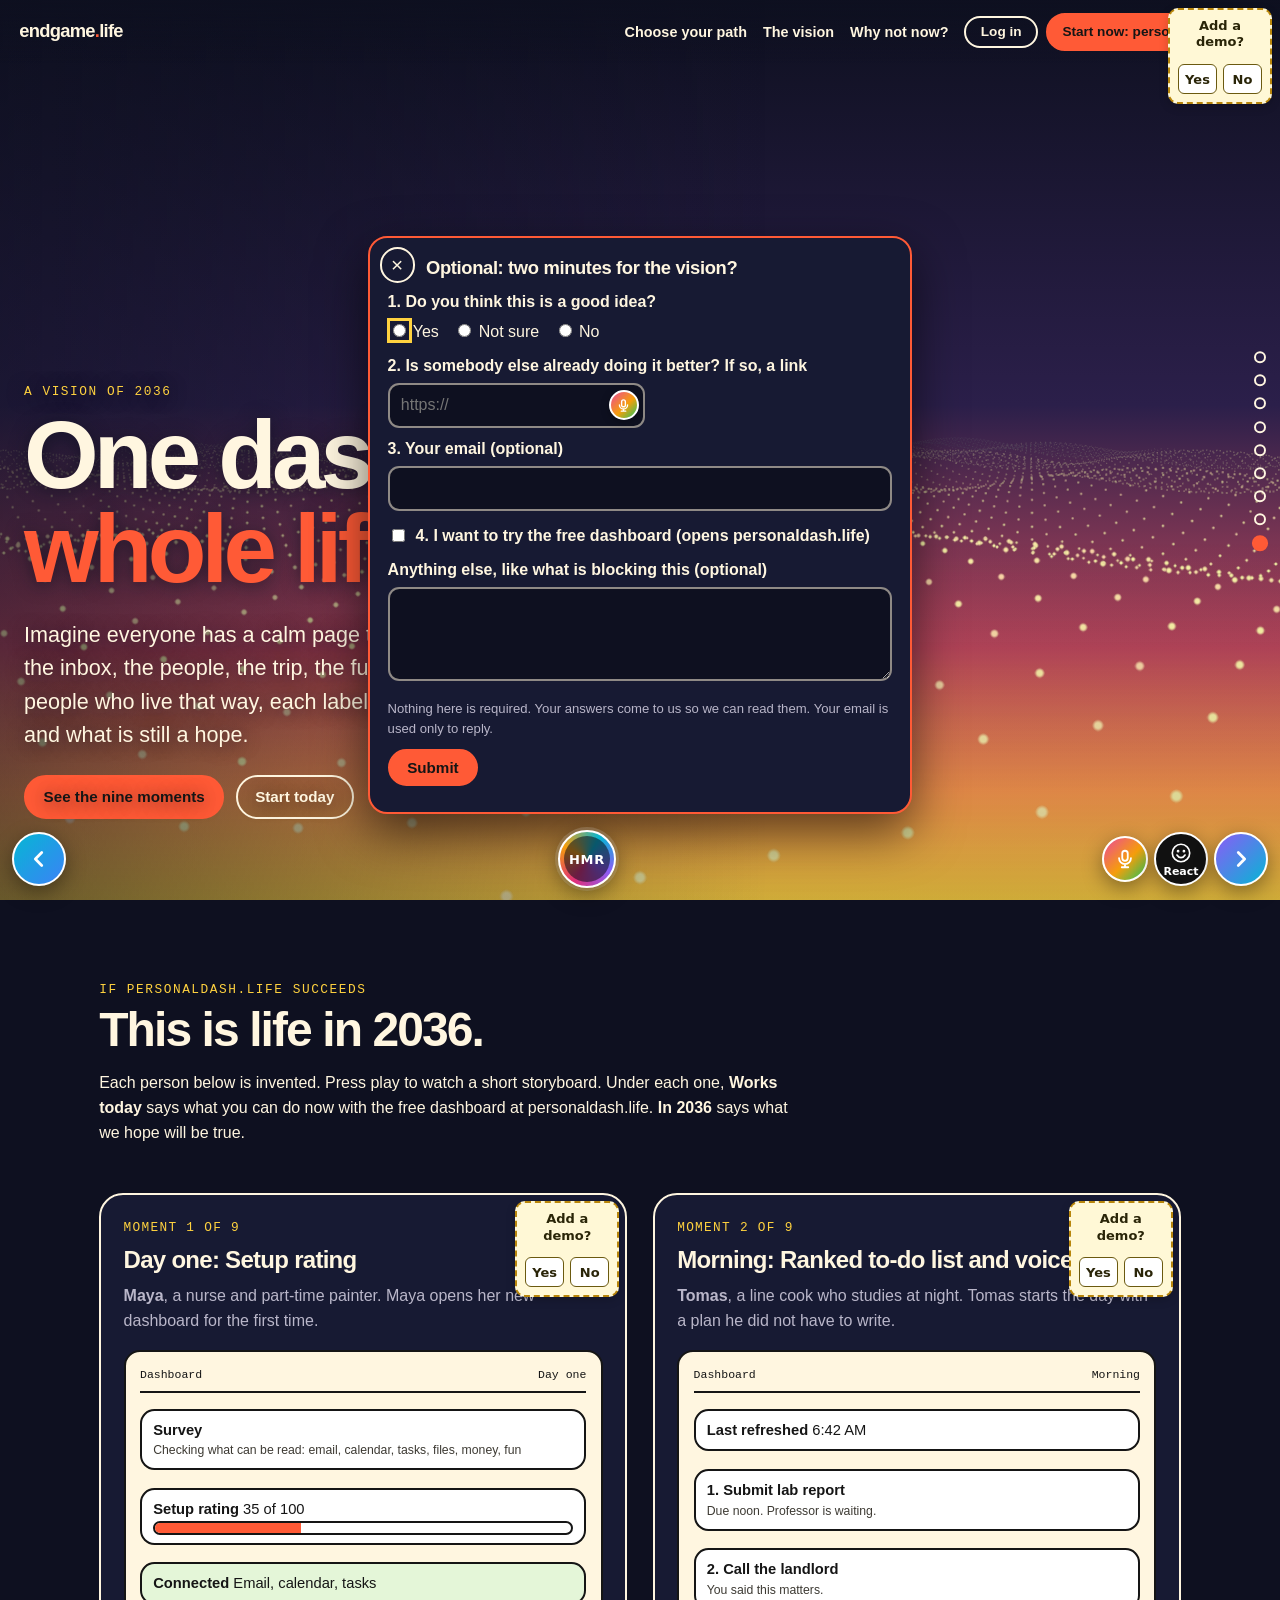
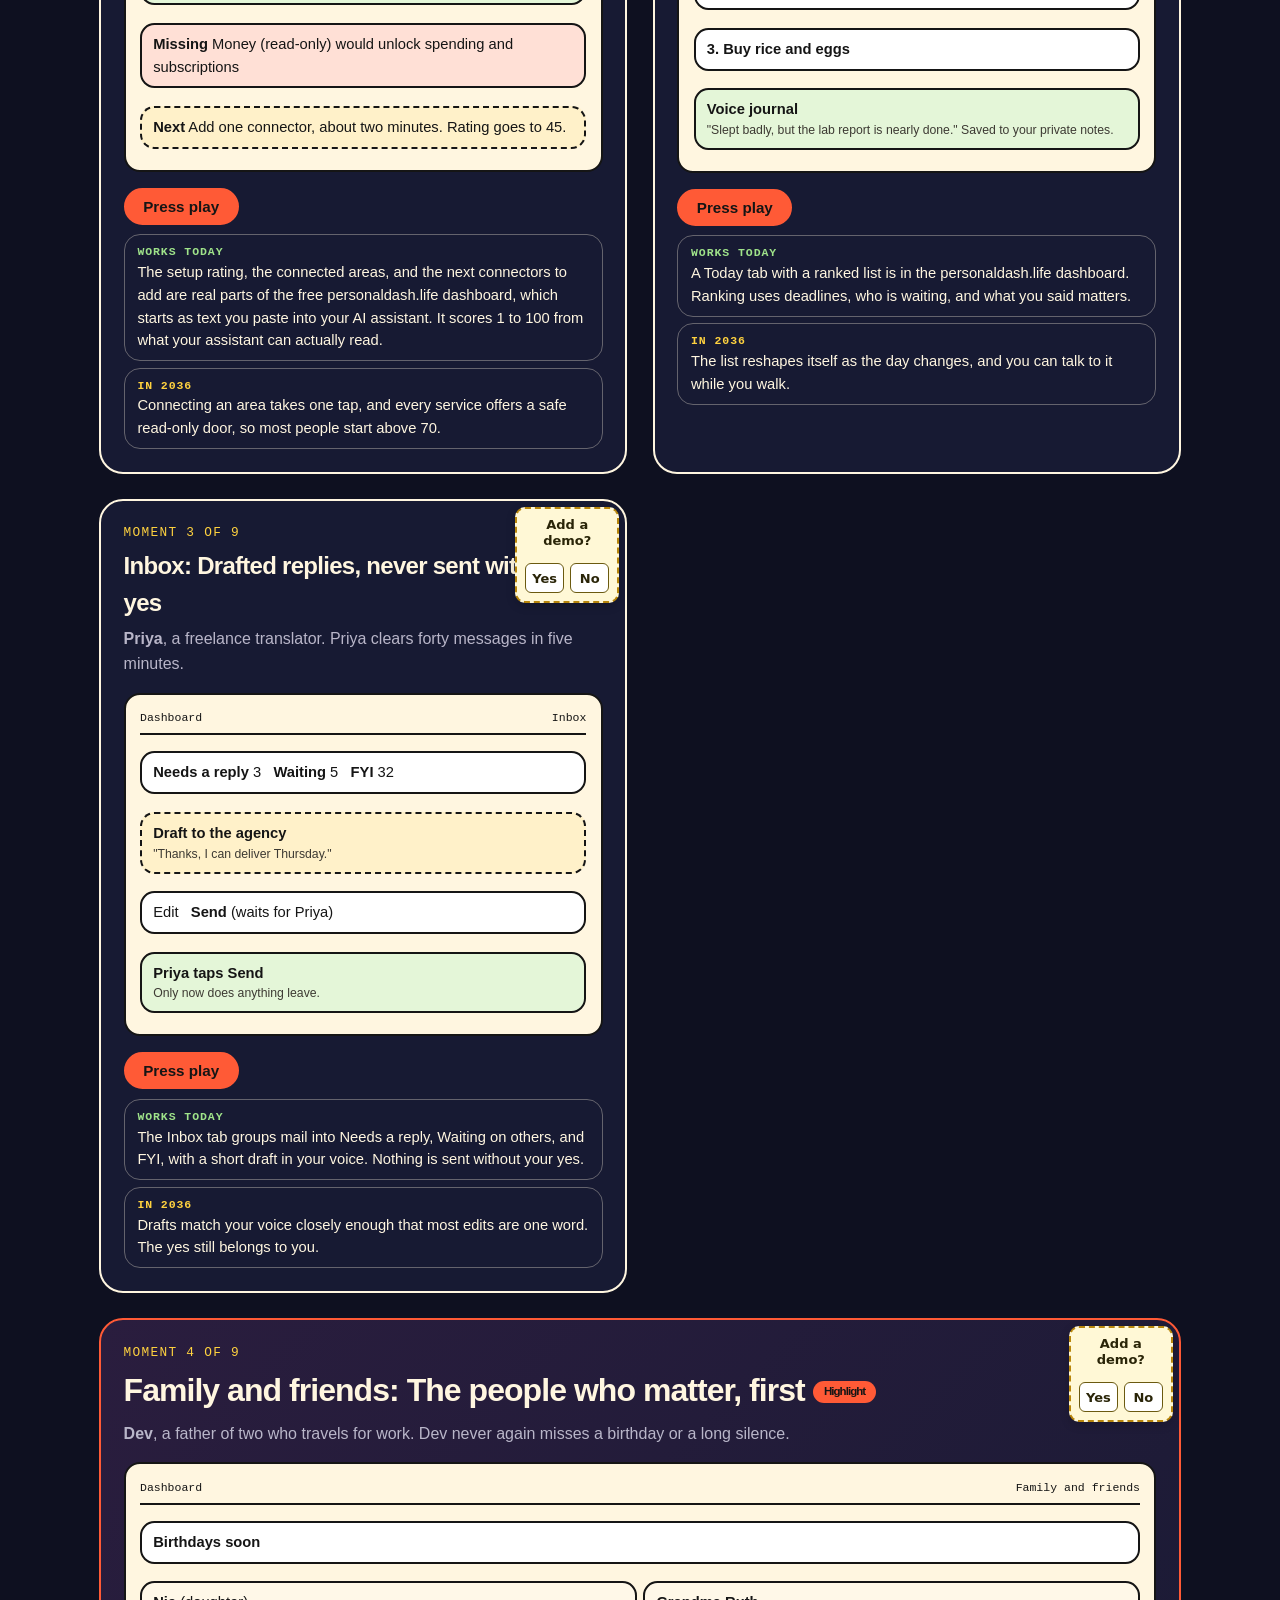
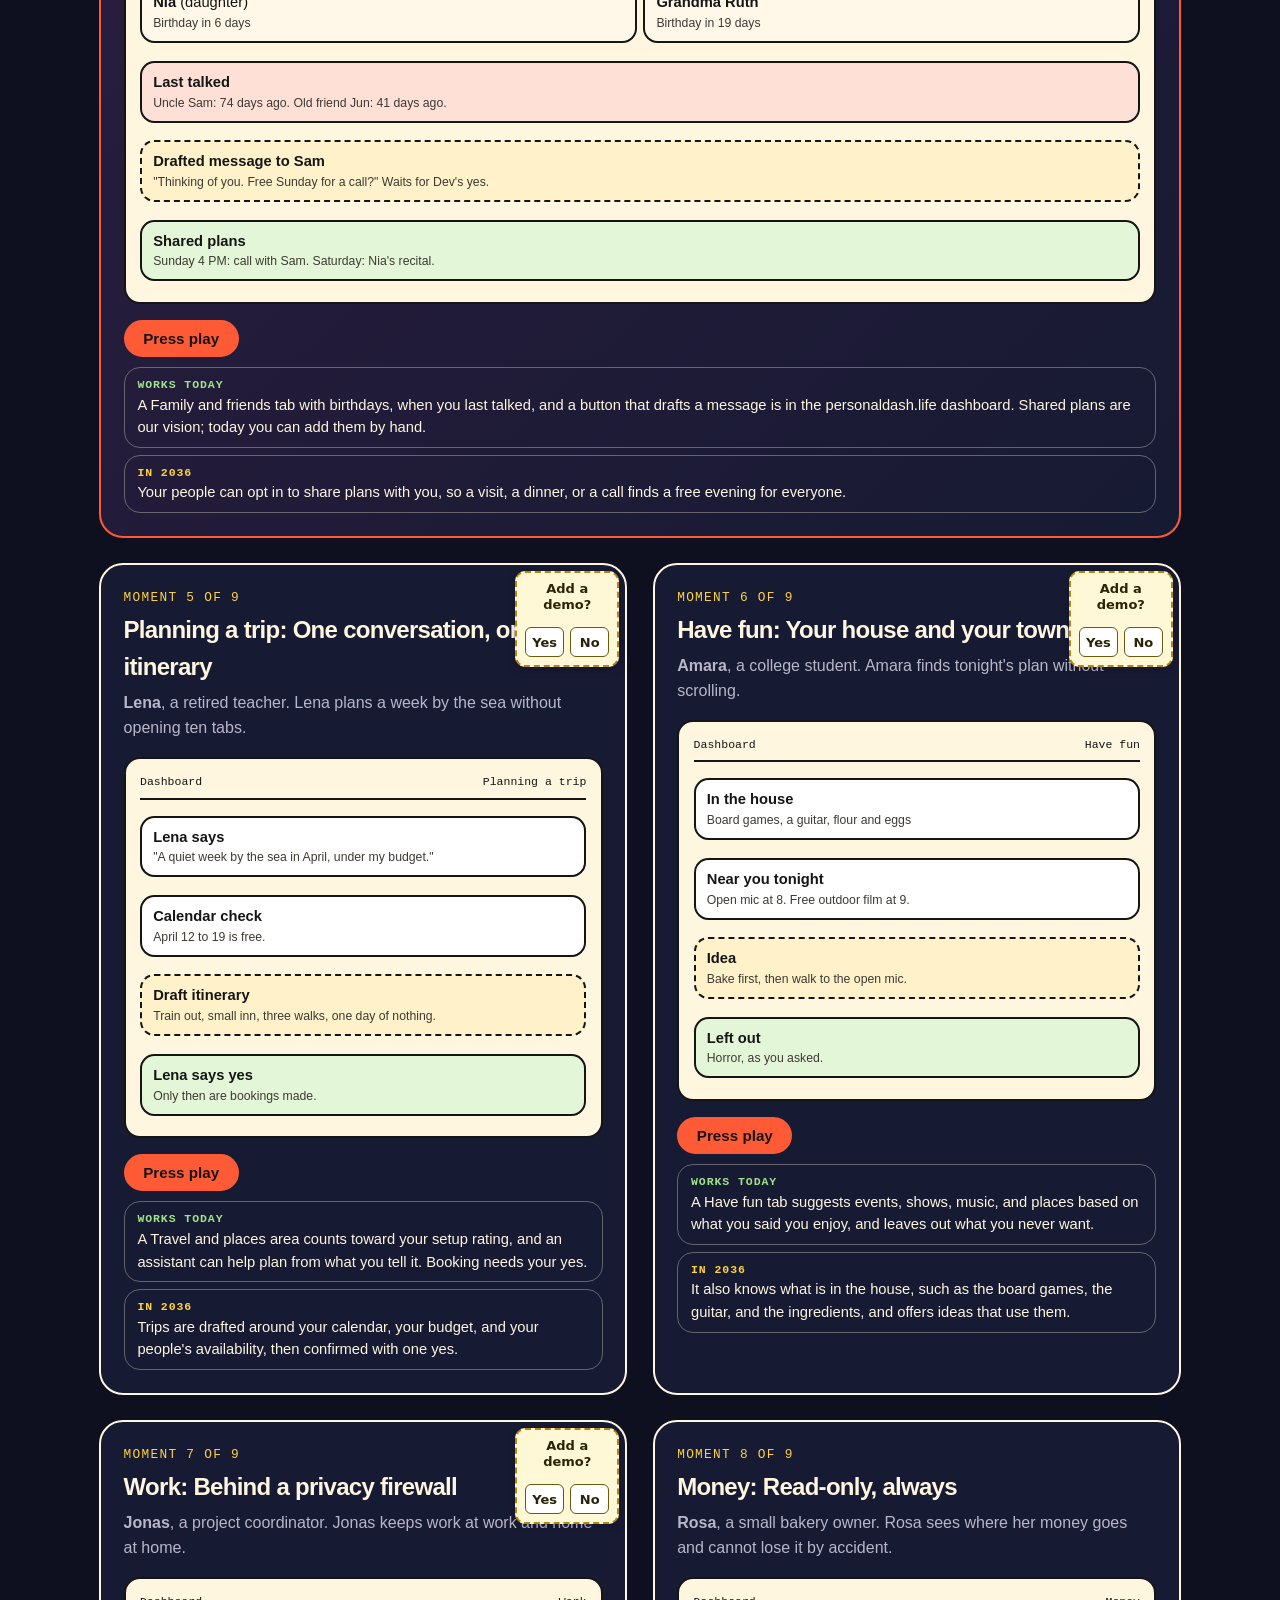
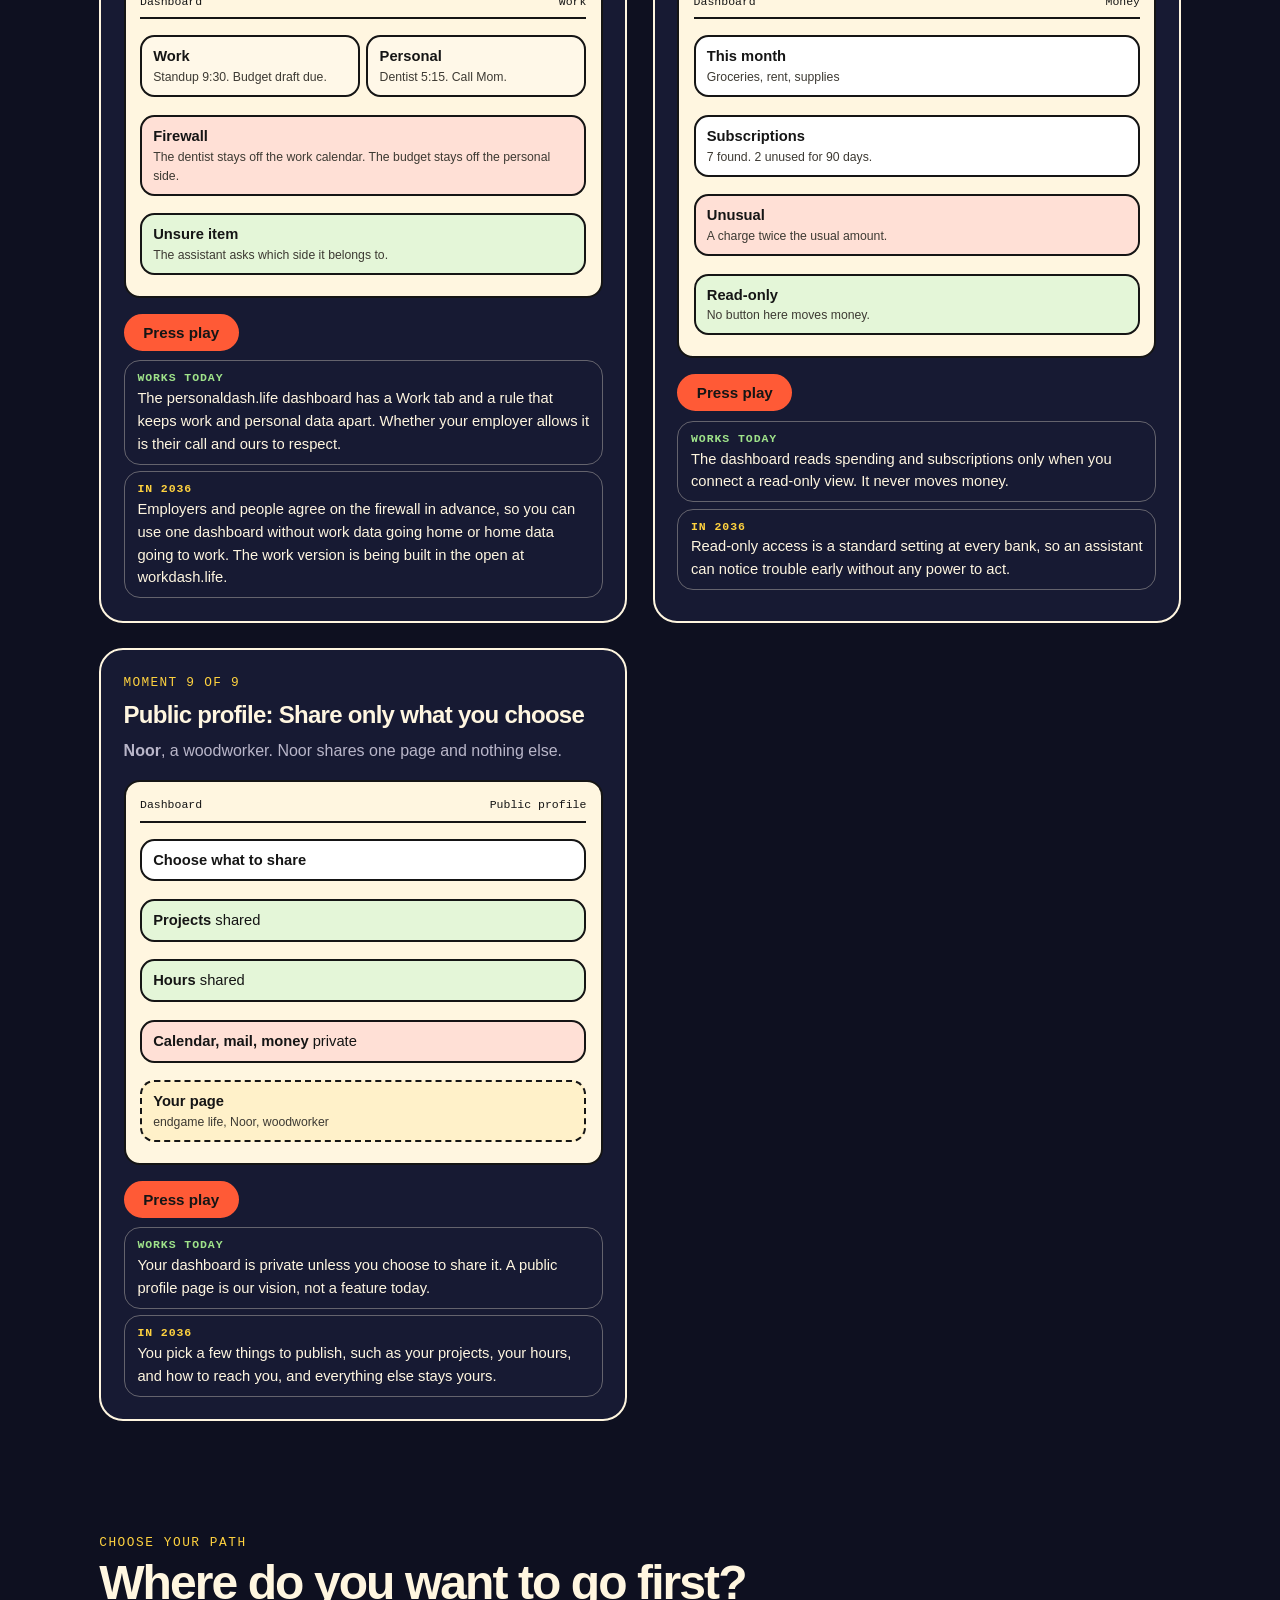
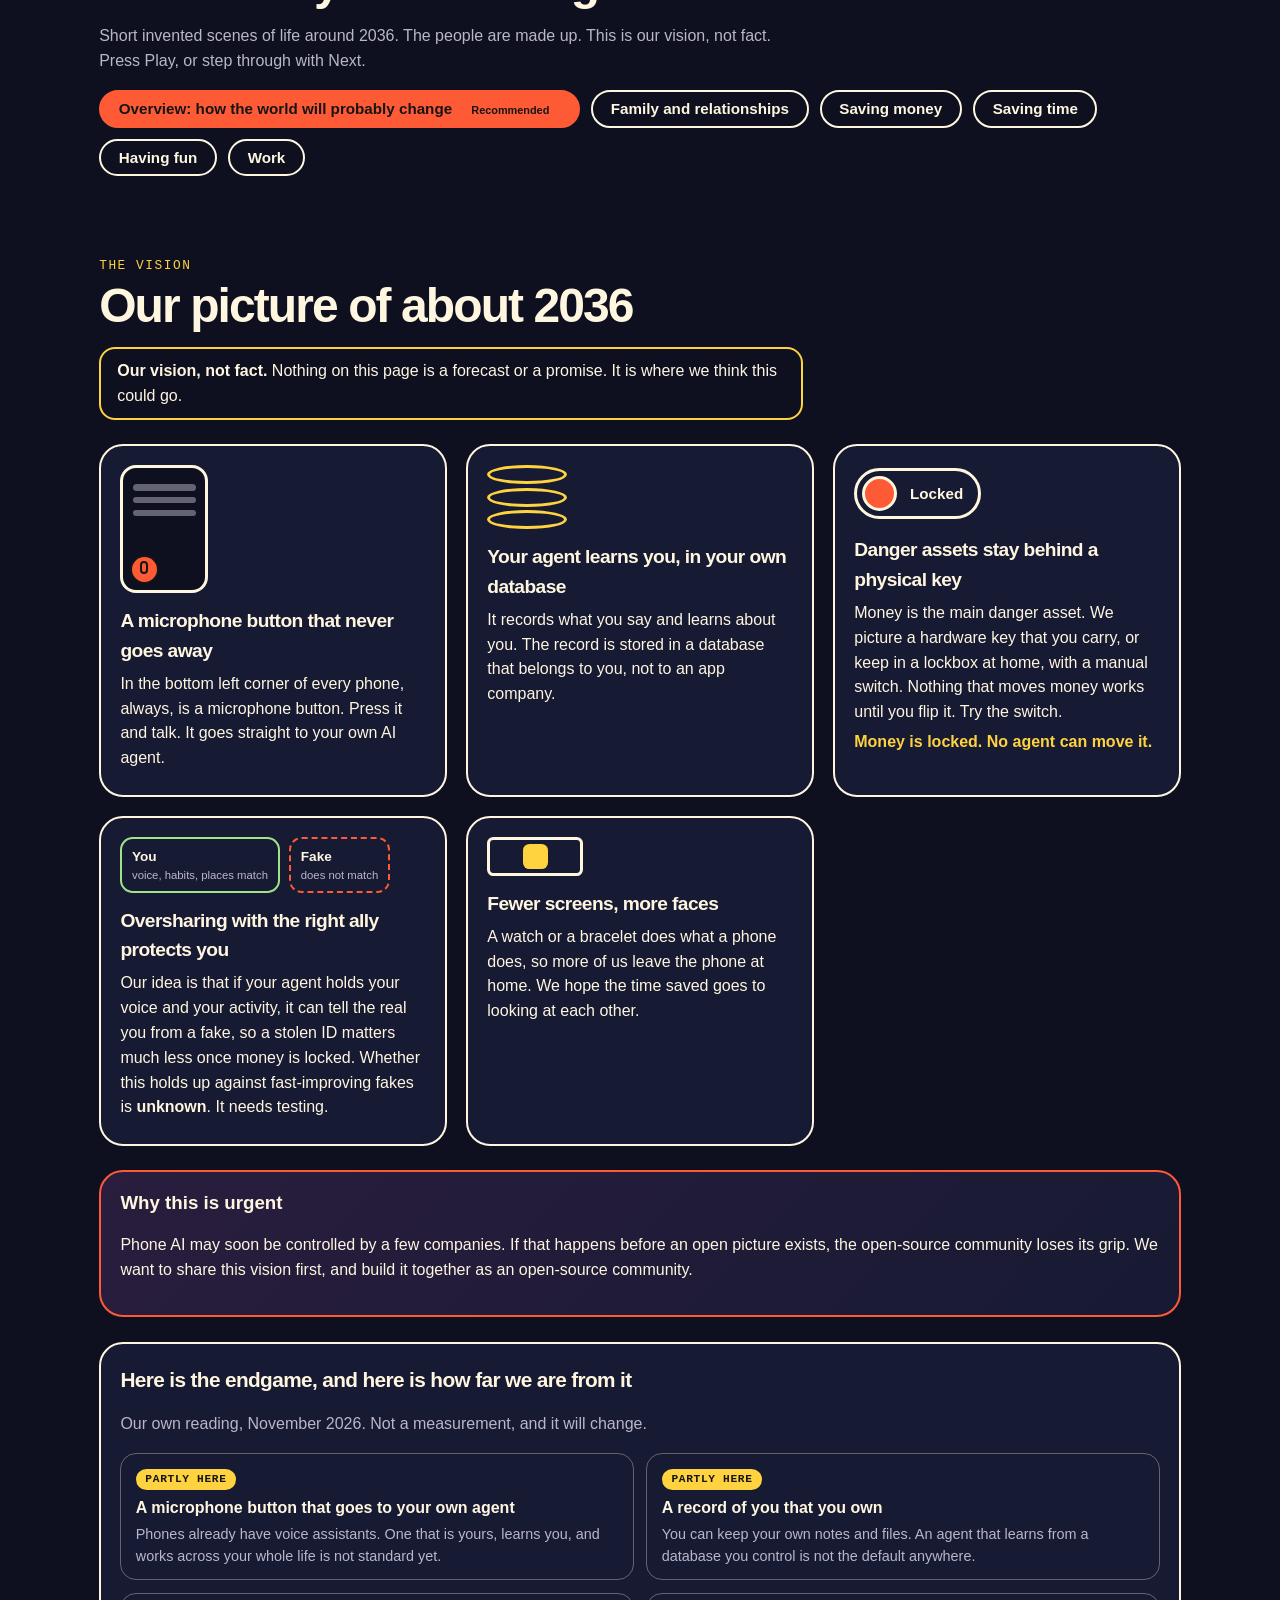
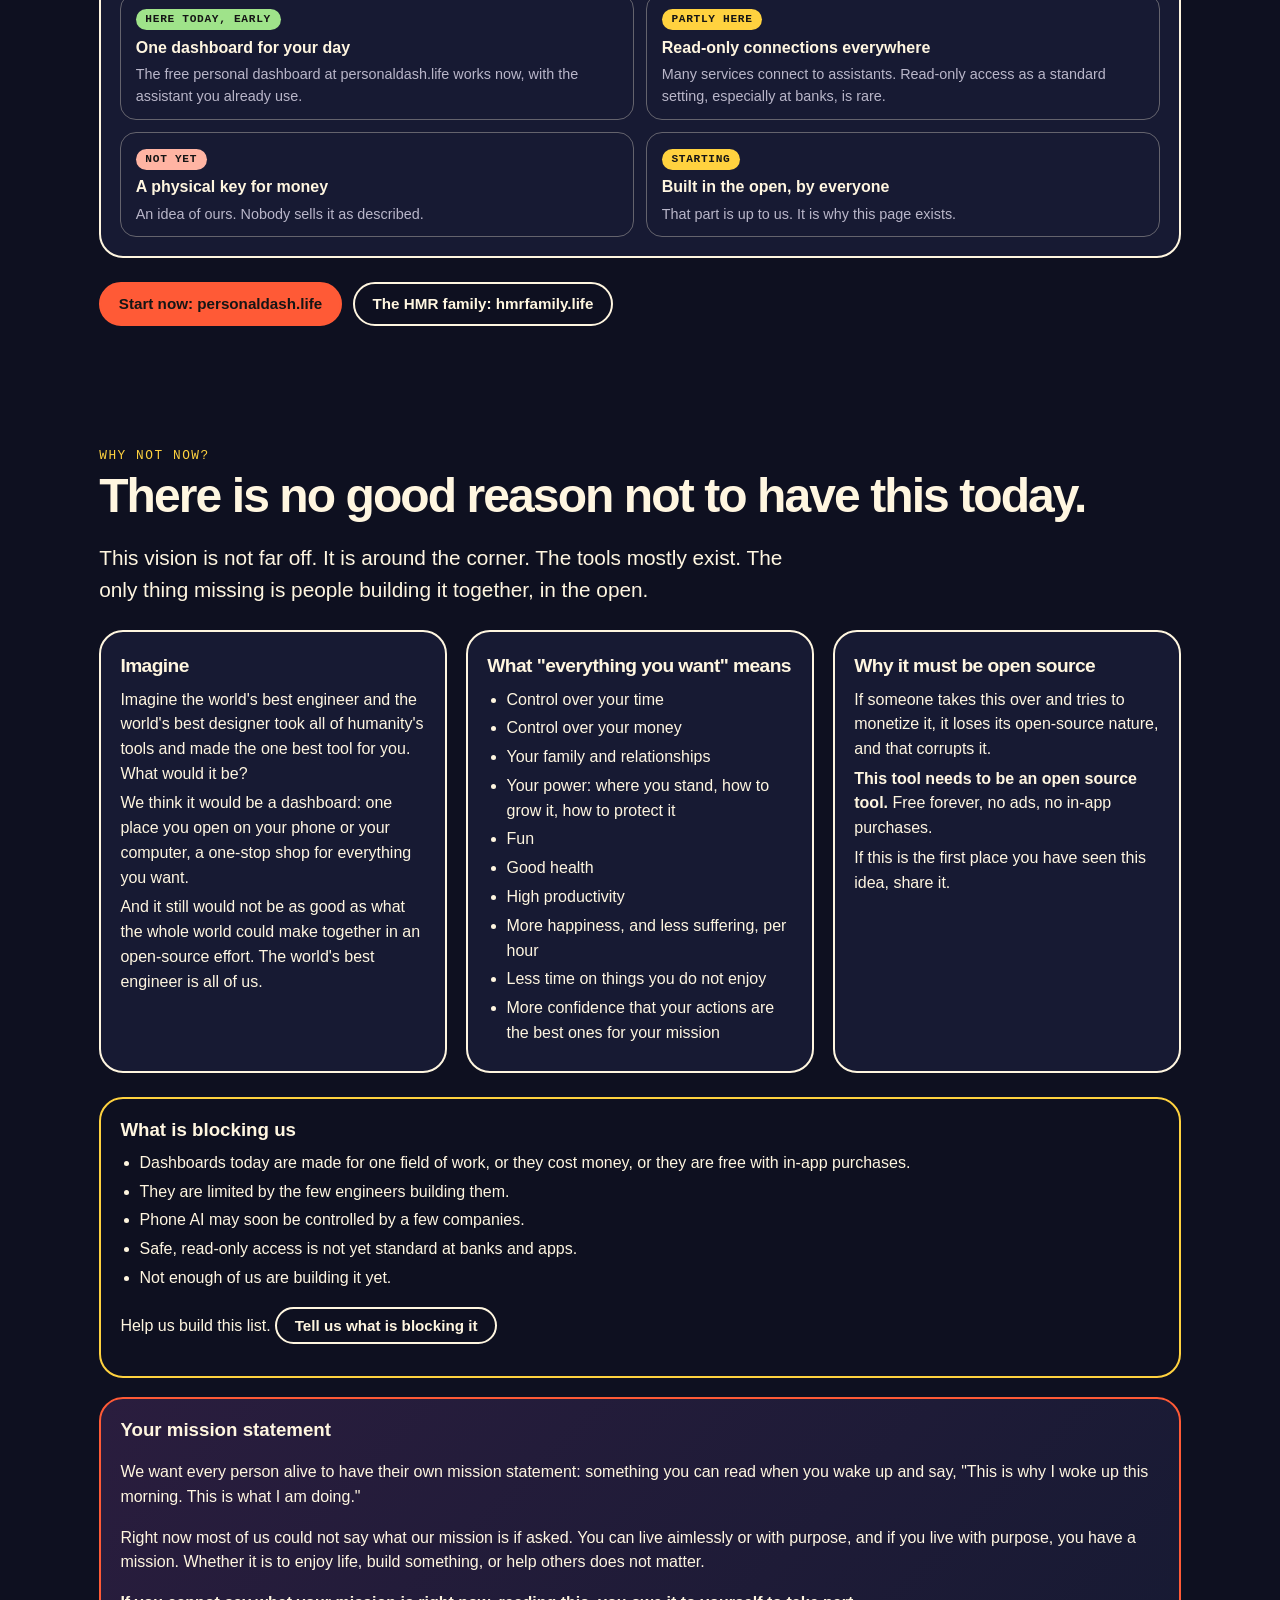
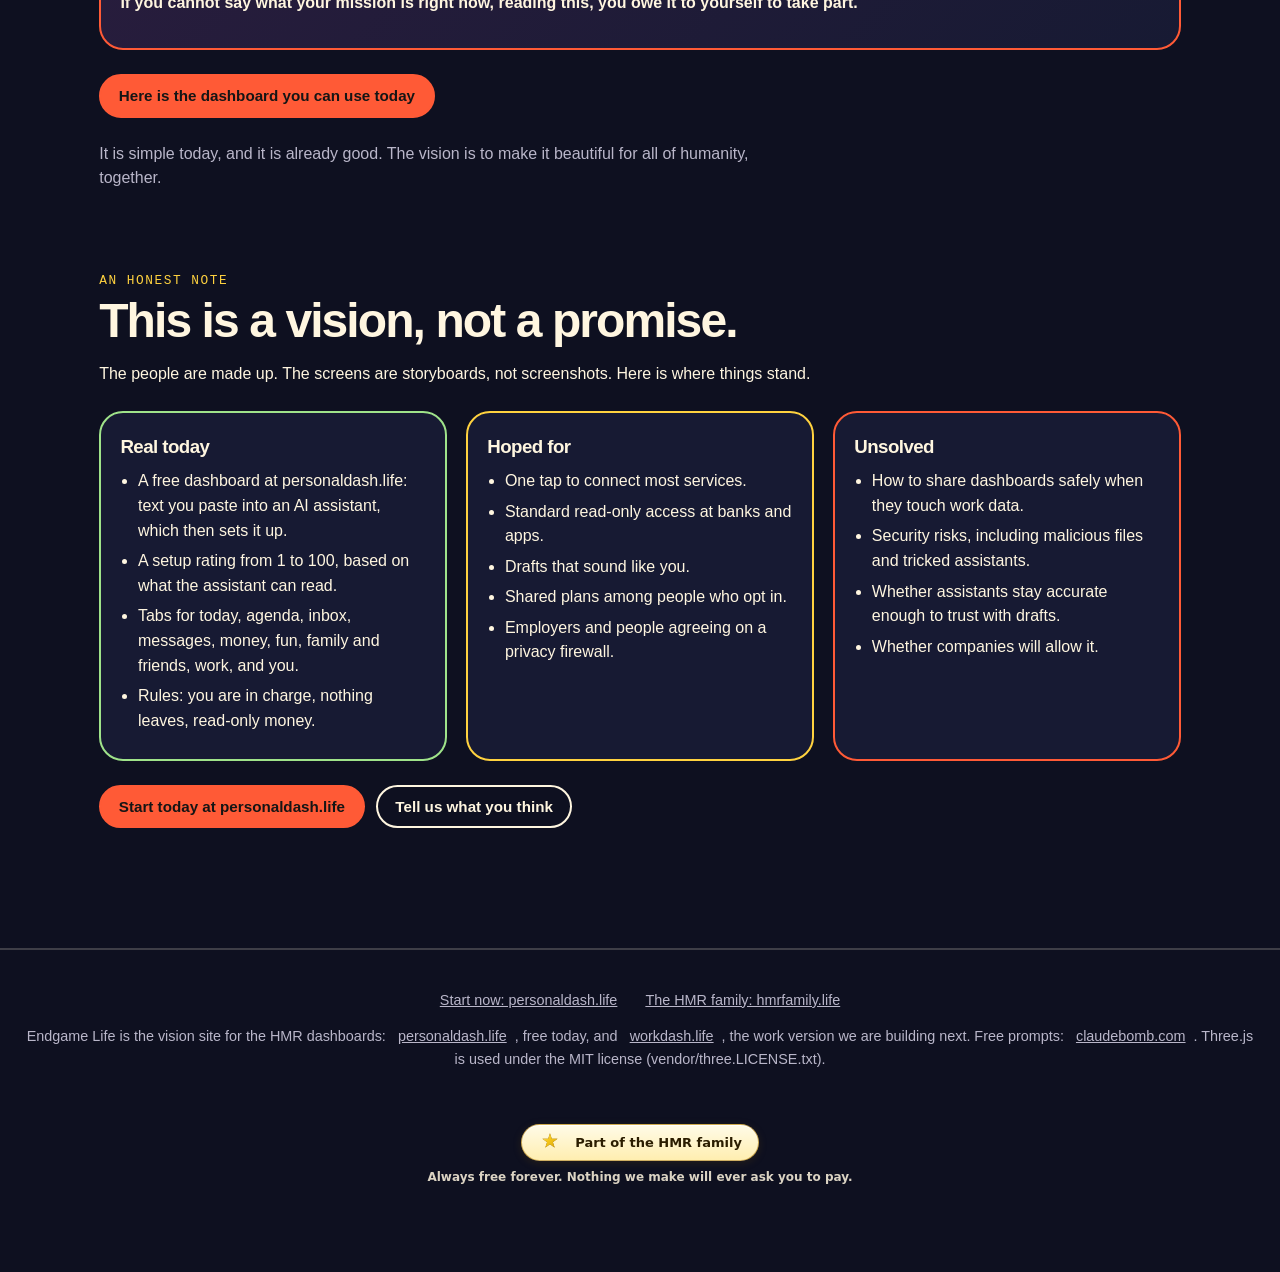
==== index.html @ 4f0e6403 "HMR dock v6.7.1: drag any bar button (saved per visitor), Funsies only in the dashboard, mic at top " ====
<!doctype html><html lang="en"><head><meta charset="utf-8"><meta name="viewport" content="width=device-width,initial-scale=1">
<title>Endgame Life: a day in 2036</title>
<meta name="description" content="If the free personal AI dashboard at personaldash.life succeeds, this is what life looks like in 2036. A vision, with each claim labeled.">
<link rel="stylesheet" href="style.css"><style>header .hacts{display:flex;gap:.5rem;align-items:center;flex:none;margin-left:auto}@media(min-width:821px){header .hacts{margin-left:0}}header .hacts .pill{white-space:nowrap}@media(max-width:560px){header .hacts .pill{padding:.45rem .75rem;font-size:.85rem}header .hacts .hx{display:none}}</style></head><body>
<a class="skip" href="#moments">Skip to the moments</a>
<header><a class="logo" href="#top">endgame<b>.</b>life</a><nav class="hnav" aria-label="Sections"><a href="#path">Choose your path</a><a href="#vision">The vision</a><a href="#pitch">Why not now?</a></nav><span class="hacts"><button type="button" class="pill" data-hmr-login aria-label="Log in (coming soon)">Log in</button><a class="pill solid" href="https://personaldash.life" aria-label="Start now: personaldash.life">Start now<span class="hx">: personaldash.life</span></a></span></header>
<nav class="rail" aria-label="Moments"><a href="#m1" aria-label="Moment 1: Day one"><span>1. Day one</span></a><a href="#m2" aria-label="Moment 2: Morning"><span>2. Morning</span></a><a href="#m3" aria-label="Moment 3: Inbox"><span>3. Inbox</span></a><a href="#m4" aria-label="Moment 4: Family and friends"><span>4. Family and friends</span></a><a href="#m5" aria-label="Moment 5: Planning a trip"><span>5. Planning a trip</span></a><a href="#m6" aria-label="Moment 6: Have fun"><span>6. Have fun</span></a><a href="#m7" aria-label="Moment 7: Work"><span>7. Work</span></a><a href="#m8" aria-label="Moment 8: Money"><span>8. Money</span></a><a href="#m9" aria-label="Moment 9: Public profile"><span>9. Public profile</span></a></nav>
<section class="hero" id="top"><canvas id="gl" aria-hidden="true"></canvas>
<div class="hero-in"><div class="eyebrow">A vision of 2036</div><h1>One dashboard. <em>Your whole life</em> in view.</h1>
<p class="lede">Imagine everyone has a calm page that runs the day: the plan, the inbox, the people, the trip, the fun. Nine moments from people who live that way, each labeled for what works today and what is still a hope.</p>
<div class="cue"><a class="pill solid" href="#moments">See the nine moments</a><a class="pill" href="https://personaldash.life">Start today</a></div></div></section>
<main id="moments"><section class="intro"><div class="eyebrow">If personaldash.life succeeds</div><h2>This is life in 2036.</h2>
<p>Each person below is invented. Press play to watch a short storyboard. Under each one, <b>Works today</b> says what you can do now with the free dashboard at personaldash.life. <b>In 2036</b> says what we hope will be true.</p></section>
<div class="grid"><article class="moment" id="m1" data-steps="5">
<div class="num">MOMENT 1 OF 9</div><h3>Day one: Setup rating</h3>
<p class="who"><b>Maya</b>, a nurse and part-time painter. Maya opens her new dashboard for the first time.</p>
<div class="screen" aria-live="polite"><div class="bar"><span>Dashboard</span><span>Day one</span></div><div class="fw"><div class='step '><b>Survey</b><small>Checking what can be read: email, calendar, tasks, files, money, fun</small></div><div class='step '><b>Setup rating</b> 35 of 100<div class='meter'><i style='--w:35%'></i></div></div><div class='step ok'><b>Connected</b> Email, calendar, tasks</div><div class='step warn'><b>Missing</b> Money (read-only) would unlock spending and subscriptions</div><div class='step draft'><b>Next</b> Add one connector, about two minutes. Rating goes to 45.</div></div></div>
<div class="ctl"><button class="pill solid" type="button" data-hmr-card="moment-day-one" aria-label="Press play: Day one">Press play</button></div>
<div class="labels"><p class="today"><b>Works today</b>The setup rating, the connected areas, and the next connectors to add are real parts of the free personaldash.life dashboard, which starts as text you paste into your AI assistant. It scores 1 to 100 from what your assistant can actually read.</p><p class="y36"><b>In 2036</b>Connecting an area takes one tap, and every service offers a safe read-only door, so most people start above 70.</p></div></article><article class="moment" id="m2" data-steps="5">
<div class="num">MOMENT 2 OF 9</div><h3>Morning: Ranked to-do list and voice journal</h3>
<p class="who"><b>Tomas</b>, a line cook who studies at night. Tomas starts the day with a plan he did not have to write.</p>
<div class="screen" aria-live="polite"><div class="bar"><span>Dashboard</span><span>Morning</span></div><div class="fw"><div class='step '><b>Last refreshed</b> 6:42 AM</div><div class='step '><b>1. Submit lab report</b><small>Due noon. Professor is waiting.</small></div><div class='step '><b>2. Call the landlord</b><small>You said this matters.</small></div><div class='step '><b>3. Buy rice and eggs</b></div><div class='step ok'><b>Voice journal</b><small>"Slept badly, but the lab report is nearly done." Saved to your private notes.</small></div></div></div>
<div class="ctl"><button class="pill solid" type="button" data-hmr-card="moment-morning" aria-label="Press play: Morning">Press play</button></div>
<div class="labels"><p class="today"><b>Works today</b>A Today tab with a ranked list is in the personaldash.life dashboard. Ranking uses deadlines, who is waiting, and what you said matters.</p><p class="y36"><b>In 2036</b>The list reshapes itself as the day changes, and you can talk to it while you walk.</p></div></article><article class="moment" id="m3" data-steps="4">
<div class="num">MOMENT 3 OF 9</div><h3>Inbox: Drafted replies, never sent without a yes</h3>
<p class="who"><b>Priya</b>, a freelance translator. Priya clears forty messages in five minutes.</p>
<div class="screen" aria-live="polite"><div class="bar"><span>Dashboard</span><span>Inbox</span></div><div class="fw"><div class='step '><b>Needs a reply</b> 3 &nbsp; <b>Waiting</b> 5 &nbsp; <b>FYI</b> 32</div><div class='step draft'><b>Draft to the agency</b><small>"Thanks, I can deliver Thursday."</small></div><div class='step '><span>Edit</span> &nbsp; <b>Send</b> (waits for Priya)</div><div class='step ok'><b>Priya taps Send</b><small>Only now does anything leave.</small></div></div></div>
<div class="ctl"><button class="pill solid" type="button" data-hmr-card="moment-inbox" aria-label="Press play: Inbox">Press play</button></div>
<div class="labels"><p class="today"><b>Works today</b>The Inbox tab groups mail into Needs a reply, Waiting on others, and FYI, with a short draft in your voice. Nothing is sent without your yes.</p><p class="y36"><b>In 2036</b>Drafts match your voice closely enough that most edits are one word. The yes still belongs to you.</p></div></article><article class="moment hl" id="m4" data-steps="5">
<div class="num">MOMENT 4 OF 9</div><h3>Family and friends: The people who matter, first<span class='badge'>Highlight</span></h3>
<p class="who"><b>Dev</b>, a father of two who travels for work. Dev never again misses a birthday or a long silence.</p>
<div class="screen" aria-live="polite"><div class="bar"><span>Dashboard</span><span>Family and friends</span></div><div class="fw"><div class='step '><b>Birthdays soon</b></div><div class='step '><div class='cols'><div class='step show'><b>Nia</b> (daughter)<small>Birthday in 6 days</small></div><div class='step show'><b>Grandma Ruth</b><small>Birthday in 19 days</small></div></div></div><div class='step warn'><b>Last talked</b><small>Uncle Sam: 74 days ago. Old friend Jun: 41 days ago.</small></div><div class='step draft'><b>Drafted message to Sam</b><small>"Thinking of you. Free Sunday for a call?" Waits for Dev's yes.</small></div><div class='step ok'><b>Shared plans</b><small>Sunday 4 PM: call with Sam. Saturday: Nia's recital.</small></div></div></div>
<div class="ctl"><button class="pill solid" type="button" data-hmr-card="moment-family" aria-label="Press play: Family and friends">Press play</button></div>
<div class="labels"><p class="today"><b>Works today</b>A Family and friends tab with birthdays, when you last talked, and a button that drafts a message is in the personaldash.life dashboard. Shared plans are our vision; today you can add them by hand.</p><p class="y36"><b>In 2036</b>Your people can opt in to share plans with you, so a visit, a dinner, or a call finds a free evening for everyone.</p></div></article><article class="moment" id="m5" data-steps="4">
<div class="num">MOMENT 5 OF 9</div><h3>Planning a trip: One conversation, one itinerary</h3>
<p class="who"><b>Lena</b>, a retired teacher. Lena plans a week by the sea without opening ten tabs.</p>
<div class="screen" aria-live="polite"><div class="bar"><span>Dashboard</span><span>Planning a trip</span></div><div class="fw"><div class='step '><b>Lena says</b><small>"A quiet week by the sea in April, under my budget."</small></div><div class='step '><b>Calendar check</b><small>April 12 to 19 is free.</small></div><div class='step draft'><b>Draft itinerary</b><small>Train out, small inn, three walks, one day of nothing.</small></div><div class='step ok'><b>Lena says yes</b><small>Only then are bookings made.</small></div></div></div>
<div class="ctl"><button class="pill solid" type="button" data-hmr-card="moment-trip" aria-label="Press play: Planning a trip">Press play</button></div>
<div class="labels"><p class="today"><b>Works today</b>A Travel and places area counts toward your setup rating, and an assistant can help plan from what you tell it. Booking needs your yes.</p><p class="y36"><b>In 2036</b>Trips are drafted around your calendar, your budget, and your people&#x27;s availability, then confirmed with one yes.</p></div></article><article class="moment" id="m6" data-steps="4">
<div class="num">MOMENT 6 OF 9</div><h3>Have fun: Your house and your town</h3>
<p class="who"><b>Amara</b>, a college student. Amara finds tonight&#x27;s plan without scrolling.</p>
<div class="screen" aria-live="polite"><div class="bar"><span>Dashboard</span><span>Have fun</span></div><div class="fw"><div class='step '><b>In the house</b><small>Board games, a guitar, flour and eggs</small></div><div class='step '><b>Near you tonight</b><small>Open mic at 8. Free outdoor film at 9.</small></div><div class='step draft'><b>Idea</b><small>Bake first, then walk to the open mic.</small></div><div class='step ok'><b>Left out</b><small>Horror, as you asked.</small></div></div></div>
<div class="ctl"><button class="pill solid" type="button" data-hmr-card="moment-fun" aria-label="Press play: Have fun">Press play</button></div>
<div class="labels"><p class="today"><b>Works today</b>A Have fun tab suggests events, shows, music, and places based on what you said you enjoy, and leaves out what you never want.</p><p class="y36"><b>In 2036</b>It also knows what is in the house, such as the board games, the guitar, and the ingredients, and offers ideas that use them.</p></div></article><article class="moment" id="m7" data-steps="3">
<div class="num">MOMENT 7 OF 9</div><h3>Work: Behind a privacy firewall</h3>
<p class="who"><b>Jonas</b>, a project coordinator. Jonas keeps work at work and home at home.</p>
<div class="screen" aria-live="polite"><div class="bar"><span>Dashboard</span><span>Work</span></div><div class="fw"><div class='step '><div class='cols'><div class='step show'><b>Work</b><small>Standup 9:30. Budget draft due.</small></div><div class='step show'><b>Personal</b><small>Dentist 5:15. Call Mom.</small></div></div></div><div class='step warn'><b>Firewall</b><small>The dentist stays off the work calendar. The budget stays off the personal side.</small></div><div class='step ok'><b>Unsure item</b><small>The assistant asks which side it belongs to.</small></div></div></div>
<div class="ctl"><button class="pill solid" type="button" data-hmr-card="moment-work" aria-label="Press play: Work">Press play</button></div>
<div class="labels"><p class="today"><b>Works today</b>The personaldash.life dashboard has a Work tab and a rule that keeps work and personal data apart. Whether your employer allows it is their call and ours to respect.</p><p class="y36"><b>In 2036</b>Employers and people agree on the firewall in advance, so you can use one dashboard without work data going home or home data going to work. The work version is being built in the open at workdash.life.</p></div></article><article class="moment" id="m8" data-steps="4">
<div class="num">MOMENT 8 OF 9</div><h3>Money: Read-only, always</h3>
<p class="who"><b>Rosa</b>, a small bakery owner. Rosa sees where her money goes and cannot lose it by accident.</p>
<div class="screen" aria-live="polite"><div class="bar"><span>Dashboard</span><span>Money</span></div><div class="fw"><div class='step '><b>This month</b><small>Groceries, rent, supplies</small></div><div class='step '><b>Subscriptions</b><small>7 found. 2 unused for 90 days.</small></div><div class='step warn'><b>Unusual</b><small>A charge twice the usual amount.</small></div><div class='step ok'><b>Read-only</b><small>No button here moves money.</small></div></div></div>
<div class="ctl"><button class="pill solid" type="button" data-hmr-card="moment-money" aria-label="Press play: Money">Press play</button></div>
<div class="labels"><p class="today"><b>Works today</b>The dashboard reads spending and subscriptions only when you connect a read-only view. It never moves money.</p><p class="y36"><b>In 2036</b>Read-only access is a standard setting at every bank, so an assistant can notice trouble early without any power to act.</p></div></article><article class="moment" id="m9" data-steps="5">
<div class="num">MOMENT 9 OF 9</div><h3>Public profile: Share only what you choose</h3>
<p class="who"><b>Noor</b>, a woodworker. Noor shares one page and nothing else.</p>
<div class="screen" aria-live="polite"><div class="bar"><span>Dashboard</span><span>Public profile</span></div><div class="fw"><div class='step '><b>Choose what to share</b></div><div class='step ok'><b>Projects</b> shared</div><div class='step ok'><b>Hours</b> shared</div><div class='step warn'><b>Calendar, mail, money</b> private</div><div class='step draft'><b>Your page</b><small>endgame life, Noor, woodworker</small></div></div></div>
<div class="ctl"><button class="pill solid" type="button" data-hmr-card="moment-profile" aria-label="Press play: Public profile">Press play</button></div>
<div class="labels"><p class="today"><b>Works today</b>Your dashboard is private unless you choose to share it. A public profile page is our vision, not a feature today.</p><p class="y36"><b>In 2036</b>You pick a few things to publish, such as your projects, your hours, and how to reach you, and everything else stays yours.</p></div></article></div>
<section class="path" id="path" aria-labelledby="path-h"><div class="eyebrow">Choose your path</div><h2 id="path-h">Where do you want to go first?</h2>
<p class="note">Short invented scenes of life around 2036. The people are made up. This is our vision, not fact. Press Play, or step through with Next.</p>
<div id="story" class="story"><div class="smenu" role="group" aria-label="Choose a path"><button type="button" class="pill solid" data-hmr-card="path-overview">Overview: how the world will probably change<span class="badge">Recommended</span></button><button type="button" class="pill" data-hmr-card="path-family">Family and relationships</button><button type="button" class="pill" data-hmr-card="path-money">Saving money</button><button type="button" class="pill" data-hmr-card="path-time">Saving time</button><button type="button" class="pill" data-hmr-card="path-fun">Having fun</button><button type="button" class="pill" data-hmr-card="path-work">Work</button></div><noscript><p>The story scenes need JavaScript. The nine moments above work without it.</p></noscript></div></section>
<section class="vision" id="vision" aria-labelledby="vision-h"><div class="eyebrow">The vision</div><h2 id="vision-h">Our picture of about 2036</h2>
<p class="tag"><b>Our vision, not fact.</b> Nothing on this page is a forecast or a promise. It is where we think this could go.</p>
<div class="vgrid">
<article class="vcard"><div class="phone" aria-hidden="true"><div class="pscr"><i></i><i></i><i></i></div><button class="mic" type="button" tabindex="-1"><span></span></button></div>
<h3>A microphone button that never goes away</h3><p>In the bottom left corner of every phone, always, is a microphone button. Press it and talk. It goes straight to your own AI agent.</p></article>
<article class="vcard"><div class="db" aria-hidden="true"><b></b><b></b><b></b></div><h3>Your agent learns you, in your own database</h3><p>It records what you say and learns about you. The record is stored in a database that belongs to you, not to an app company.</p></article>
<article class="vcard"><div class="keyd"><button class="keysw" type="button" aria-pressed="false"><span class="knob"></span><span class="kl">Locked</span></button></div><h3>Danger assets stay behind a physical key</h3><p>Money is the main danger asset. We picture a hardware key that you carry, or keep in a lockbox at home, with a manual switch. Nothing that moves money works until you flip it. Try the switch.</p><p class="state" aria-live="polite">Money is locked. No agent can move it.</p></article>
<article class="vcard"><div class="pair" aria-hidden="true"><div><b>You</b><small>voice, habits, places match</small></div><div class="fake"><b>Fake</b><small>does not match</small></div></div><h3>Oversharing with the right ally protects you</h3><p>Our idea is that if your agent holds your voice and your activity, it can tell the real you from a fake, so a stolen ID matters much less once money is locked. Whether this holds up against fast-improving fakes is <b>unknown</b>. It needs testing.</p></article>
<article class="vcard"><div class="wear" aria-hidden="true"><span></span></div><h3>Fewer screens, more faces</h3><p>A watch or a bracelet does what a phone does, so more of us leave the phone at home. We hope the time saved goes to looking at each other.</p></article>
</div>
<div class="urgent"><h3>Why this is urgent</h3><p>Phone AI may soon be controlled by a few companies. If that happens before an open picture exists, the open-source community loses its grip. We want to share this vision first, and build it together as an open-source community.</p></div>
<div class="far" aria-labelledby="far-h"><h3 id="far-h">Here is the endgame, and here is how far we are from it</h3>
<p class="note">Our own reading, November 2026. Not a measurement, and it will change.</p>
<ul class="farl">
<li><span class="st part">Partly here</span><b>A microphone button that goes to your own agent</b><small>Phones already have voice assistants. One that is yours, learns you, and works across your whole life is not standard yet.</small></li>
<li><span class="st part">Partly here</span><b>A record of you that you own</b><small>You can keep your own notes and files. An agent that learns from a database you control is not the default anywhere.</small></li>
<li><span class="st yes">Here today, early</span><b>One dashboard for your day</b><small>The free personal dashboard at personaldash.life works now, with the assistant you already use.</small></li>
<li><span class="st part">Partly here</span><b>Read-only connections everywhere</b><small>Many services connect to assistants. Read-only access as a standard setting, especially at banks, is rare.</small></li>
<li><span class="st no">Not yet</span><b>A physical key for money</b><small>An idea of ours. Nobody sells it as described.</small></li>
<li><span class="st part">Starting</span><b>Built in the open, by everyone</b><small>That part is up to us. It is why this page exists.</small></li>
</ul></div>
<div class="links"><a class="pill solid" href="https://personaldash.life">Start now: personaldash.life</a><a class="pill" href="https://hmrfamily.life">The HMR family: hmrfamily.life</a></div></section>
<section class="pitch" id="pitch" aria-labelledby="pitch-h"><div class="eyebrow">Why not now?</div><h2 id="pitch-h">There is no good reason not to have this today.</h2>
<p class="big">This vision is not far off. It is around the corner. The tools mostly exist. The only thing missing is people building it together, in the open.</p>
<div class="pgrid">
<article class="vcard"><h3>Imagine</h3><p>Imagine the world's best engineer and the world's best designer took all of humanity's tools and made the one best tool for you. What would it be?</p><p>We think it would be a dashboard: one place you open on your phone or your computer, a one-stop shop for everything you want.</p><p>And it still would not be as good as what the whole world could make together in an open-source effort. The world's best engineer is all of us.</p></article>
<article class="vcard"><h3>What "everything you want" means</h3><ul class="want"><li>Control over your time</li><li>Control over your money</li><li>Your family and relationships</li><li>Your power: where you stand, how to grow it, how to protect it</li><li>Fun</li><li>Good health</li><li>High productivity</li><li>More happiness, and less suffering, per hour</li><li>Less time on things you do not enjoy</li><li>More confidence that your actions are the best ones for your mission</li></ul></article>
<article class="vcard"><h3>Why it must be open source</h3><p>If someone takes this over and tries to monetize it, it loses its open-source nature, and that corrupts it.</p><p><b>This tool needs to be an open source tool.</b> Free forever, no ads, no in-app purchases.</p><p>If this is the first place you have seen this idea, share it.</p></article>
</div>
<div class="block"><h3>What is blocking us</h3><ul class="want">
<li>Dashboards today are made for one field of work, or they cost money, or they are free with in-app purchases.</li>
<li>They are limited by the few engineers building them.</li>
<li>Phone AI may soon be controlled by a few companies.</li>
<li>Safe, read-only access is not yet standard at banks and apps.</li>
<li>Not enough of us are building it yet.</li>
</ul><p>Help us build this list. <button type="button" class="pill" data-egfb-open>Tell us what is blocking it</button></p></div>
<div class="urgent mission"><h3>Your mission statement</h3><p>We want every person alive to have their own mission statement: something you can read when you wake up and say, "This is why I woke up this morning. This is what I am doing."</p><p>Right now most of us could not say what our mission is if asked. You can live aimlessly or with purpose, and if you live with purpose, you have a mission. Whether it is to enjoy life, build something, or help others does not matter.</p><p><b>If you cannot say what your mission is right now, reading this, you owe it to yourself to take part.</b></p></div>
<p class="links"><a class="pill solid" href="https://personaldash.life">Here is the dashboard you can use today</a></p>
<p class="note">It is simple today, and it is already good. The vision is to make it beautiful for all of humanity, together.</p>
</section>
<section class="close" id="note"><div class="eyebrow">An honest note</div><h2>This is a vision, not a promise.</h2>
<p>The people are made up. The screens are storyboards, not screenshots. Here is where things stand.</p>
<div class="three">
<div class="card a"><h3>Real today</h3><ul><li>A free dashboard at personaldash.life: text you paste into an AI assistant, which then sets it up.</li><li>A setup rating from 1 to 100, based on what the assistant can read.</li><li>Tabs for today, agenda, inbox, messages, money, fun, family and friends, work, and you.</li><li>Rules: you are in charge, nothing leaves, read-only money.</li></ul></div>
<div class="card b"><h3>Hoped for</h3><ul><li>One tap to connect most services.</li><li>Standard read-only access at banks and apps.</li><li>Drafts that sound like you.</li><li>Shared plans among people who opt in.</li><li>Employers and people agreeing on a privacy firewall.</li></ul></div>
<div class="card c"><h3>Unsolved</h3><ul><li>How to share dashboards safely when they touch work data.</li><li>Security risks, including malicious files and tricked assistants.</li><li>Whether assistants stay accurate enough to trust with drafts.</li><li>Whether companies will allow it.</li></ul></div></div>
<p class="links"><a class="pill solid" href="https://personaldash.life">Start today at personaldash.life</a><button type="button" class="pill" data-egfb-open>Tell us what you think</button></p></section></main>
<footer><p><a href="https://personaldash.life">Start now: personaldash.life</a> &nbsp; <a href="https://hmrfamily.life">The HMR family: hmrfamily.life</a></p>Endgame Life is the vision site for the HMR dashboards: <a href="https://personaldash.life">personaldash.life</a>, free today, and <a href="https://workdash.life">workdash.life</a>, the work version we are building next. Free prompts: <a href="https://claudebomb.com">claudebomb.com</a>. Three.js is used under the MIT license (vendor/three.LICENSE.txt).</footer>
<div class="egfb" id="egfb" role="dialog" aria-modal="false" aria-labelledby="egfb-h" hidden>
<button type="button" class="egx" aria-label="Close, this is optional" data-egfb-close>&times;</button>
<form data-hmr-anon-form action="#" id="egfb-f">
<h3 id="egfb-h">Optional: two minutes for the vision?</h3>
<fieldset><legend>1. Do you think this is a good idea?</legend><label><input type="radio" name="good_idea" value="Yes"> Yes</label><label><input type="radio" name="good_idea" value="Not sure"> Not sure</label><label><input type="radio" name="good_idea" value="No"> No</label></fieldset>
<label class="fl" for="egfb-b">2. Is somebody else already doing it better? If so, a link</label><input id="egfb-b" name="doing_it_better" type="text" inputmode="url" autocomplete="off" placeholder="https://">
<label class="fl" for="egfb-e">3. Your email (optional)</label><input id="egfb-e" name="email" type="email" autocomplete="email">
<label class="chk"><input type="checkbox" name="wants_dashboard" value="Yes" id="egfb-d"> 4. I want to try the free dashboard (opens personaldash.life)</label>
<label class="fl" for="egfb-m">Anything else, like what is blocking this (optional)</label><textarea id="egfb-m" name="message" rows="3"></textarea>
<input type="text" name="botcheck" class="hp" tabindex="-1" autocomplete="off" aria-hidden="true">
<p class="small">Nothing here is required. Your answers come to us so we can read them. Your email is used only to reply.</p>
<button type="submit" class="pill solid">Submit</button>
<p data-hmr-anon-status role="status" aria-live="polite"></p>
</form></div>
<script type="module" src="app.js"></script><script src="extra.js" defer></script>
<script>/* hmr-card fallback: if the card player never loads, demo buttons open a still picture */(function(){var d=document,w=window,up=0;if(!d.addEventListener)return;w.addEventListener("load",function(){up=1},false);d.addEventListener("click",function(e){if(!up||w.HMRCard)return;var t=e.target;while(t&&t.getAttribute&&!t.getAttribute("data-hmr-card"))t=t.parentNode;if(t&&t.getAttribute){e.preventDefault();w.location.href="hmr-card/still.html"}},false)})();</script>
<script src="hmr-card/hmr-card.js?v=4" defer></script>
<script src="hmr-dock.js?v=6.7.1" data-site="endgame.life" data-design=".dfab" data-design-panel=".dpanel" defer></script><script src="https://hmrfamily.life/x/hmr-aud.js?v=1" defer></script>
</body></html>
---- style.css ----
:root{--bg:#0e1020;--bg2:#171a33;--fg:#fff6e0;--mut:#b9b6c9;--line:#fff6e0;--acc:#ff5a36;--gold:#ffd23f;--cream:#fff6e0;--ink:#151515;--r:1.5rem;--disp:ui-sans-serif,-apple-system,"Segoe UI",Roboto,"Helvetica Neue",Arial,sans-serif;--mono:ui-monospace,"SF Mono",Menlo,Consolas,monospace}
*{box-sizing:border-box}html{scroll-behavior:smooth}
body{margin:0;background:var(--bg);color:var(--fg);font-family:var(--disp);line-height:1.55;overflow-x:hidden}
a{color:inherit}
.skip{position:absolute;left:-999px}.skip:focus{left:1rem;top:1rem;background:var(--gold);color:var(--ink);padding:.5rem 1rem;border-radius:99px;z-index:99}
header{position:fixed;top:0;left:0;right:0;z-index:20;display:flex;justify-content:space-between;align-items:center;padding:.8rem 1.2rem;background:linear-gradient(#0e1020cc,#0e102000)}
.logo{font-weight:900;letter-spacing:-.04em;text-decoration:none;font-size:1.15rem}.logo b{color:var(--acc)}
.pill{display:inline-block;border:2px solid var(--line);border-radius:99px;padding:.5rem 1.1rem;font-weight:800;text-decoration:none;background:transparent;color:var(--fg);cursor:pointer;font-size:.95rem;font-family:inherit}
.pill.solid{background:var(--acc);border-color:var(--acc);color:var(--ink)}
.pill:hover,.pill:focus-visible{background:var(--gold);color:var(--ink);border-color:var(--gold)}
:focus-visible{outline:3px solid var(--gold);outline-offset:3px}
.hero{position:relative;height:100vh;height:100svh;min-height:520px;display:flex;align-items:flex-end;overflow:hidden;background:linear-gradient(#0e1020 0%,#2b1f4a 45%,#b8465a 72%,#ff9a4d 88%,#ffd23f 100%)}
#gl{position:absolute;inset:0;width:100%;height:100%;display:block}
.nogl #gl{display:none}
.nogl .hero:after{content:"";position:absolute;left:50%;bottom:14%;width:min(46vw,380px);aspect-ratio:1;transform:translateX(-50%);border-radius:50%;background:radial-gradient(#fff6e0,#ffd23f 40%,#ff5a3600 70%)}
.hero-in{position:relative;z-index:2;padding:0 1.5rem 9vh;max-width:60rem;pointer-events:none}
.hero-in a{pointer-events:auto}
.eyebrow{font-family:var(--mono);font-size:.8rem;letter-spacing:.12em;text-transform:uppercase;color:var(--gold)}
h1{font-size:clamp(2.6rem,8vw,6rem);line-height:.98;letter-spacing:-.05em;font-weight:900;margin:.4rem 0 1rem}
h1 em{font-style:normal;color:var(--acc)}
.lede{font-size:clamp(1.05rem,2.2vw,1.35rem);max-width:38rem;color:var(--fg)}
.cue{margin-top:1.5rem;display:flex;gap:.7rem;flex-wrap:wrap}
.rail{position:fixed;right:.9rem;top:50%;transform:translateY(-50%);z-index:20;display:flex;flex-direction:column;gap:.7rem}
.rail a{width:12px;height:12px;border-radius:50%;border:2px solid var(--fg);display:block;background:transparent;position:relative}
.rail a.on{background:var(--acc);border-color:var(--acc);transform:scale(1.35)}
.rail a span{position:absolute;right:20px;top:50%;transform:translateY(-50%);background:var(--fg);color:var(--ink);font-size:.72rem;font-weight:800;padding:.15rem .6rem;border-radius:99px;white-space:nowrap;opacity:0;pointer-events:none;transition:opacity .15s}
.rail a:hover span,.rail a:focus-visible span{opacity:1}
main{max-width:70rem;margin:0 auto;padding:0 1.2rem}
.intro{padding:5rem 0 2rem;max-width:44rem}
.intro h2,.close h2{font-size:clamp(1.8rem,4.5vw,3rem);letter-spacing:-.04em;line-height:1.05;margin:.3rem 0 1rem}
.grid{display:grid;grid-template-columns:repeat(2,1fr);gap:1.6rem;padding-bottom:4rem}
.moment{border:2px solid var(--line);border-radius:var(--r);padding:1.4rem;background:var(--bg2);scroll-margin-top:4.5rem;opacity:0;transform:translateY(24px);transition:opacity .6s,transform .6s}
.moment.in{opacity:1;transform:none}
.moment.hl{grid-column:1/-1;border-color:var(--acc);background:linear-gradient(135deg,#2a1d3e,#171a33)}
.num{font-family:var(--mono);color:var(--gold);font-size:.8rem;letter-spacing:.1em}
.moment h3{font-size:1.5rem;letter-spacing:-.03em;margin:.2rem 0 .4rem}
.moment.hl h3{font-size:2rem}
.who{color:var(--mut);margin:0 0 1rem}
.badge{display:inline-block;background:var(--acc);color:var(--ink);font-weight:900;font-size:.72rem;border-radius:99px;padding:.15rem .7rem;margin-left:.5rem;vertical-align:middle}
.screen{background:var(--cream);color:var(--ink);border-radius:1rem;border:2px solid var(--ink);padding:.9rem;min-height:17rem;position:relative;overflow:hidden}
.hl .screen{min-height:20rem}
.screen .bar{display:flex;justify-content:space-between;font-family:var(--mono);font-size:.72rem;border-bottom:2px solid var(--ink);padding-bottom:.4rem;margin-bottom:.6rem}
.step{opacity:0;transform:translateY(8px);transition:opacity .45s,transform .45s;margin:.4rem 0;padding:.5rem .7rem;border:2px solid var(--ink);border-radius:.9rem;background:#fff;font-size:.92rem}
.step.show{opacity:1;transform:none}
.step b{font-weight:900}.step small{display:block;color:#3d3a33}
.step.draft{background:#fff1c9;border-style:dashed}
.step.ok{background:#e4f6d8}
.step.warn{background:#ffe0d6}
.meter{height:14px;border:2px solid var(--ink);border-radius:99px;background:#fff;overflow:hidden}
.meter i{display:block;height:100%;width:0;background:var(--acc);transition:width 1.1s}
.step.show .meter i{width:var(--w)}
.cols{display:grid;grid-template-columns:repeat(2,1fr);gap:.4rem}
.cols .step{margin:.2rem 0}
.fw{display:flex;flex-direction:column;gap:.3rem}
.ctl{display:flex;align-items:center;gap:.8rem;margin:1rem 0 .6rem;flex-wrap:wrap}
.status{font-family:var(--mono);font-size:.78rem;color:var(--mut)}
.labels{display:grid;gap:.4rem;font-size:.92rem}
.labels p{margin:0;padding:.5rem .8rem;border-radius:1rem;border:1px solid #fff6e055}
.labels b{font-family:var(--mono);font-size:.72rem;letter-spacing:.08em;text-transform:uppercase;display:block}
.today b{color:#9fe38a}.y36 b{color:var(--gold)}
.close{padding:3rem 0 6rem}
.three{display:grid;grid-template-columns:repeat(3,1fr);gap:1.2rem;margin:1.5rem 0}
.card{border:2px solid var(--line);border-radius:var(--r);padding:1.2rem;background:var(--bg2)}
.card h3{margin:0 0 .5rem;letter-spacing:-.03em}.card ul{padding-left:1.1rem;margin:0}.card li{margin:.35rem 0}
.card.a{border-color:#9fe38a}.card.b{border-color:var(--gold)}.card.c{border-color:var(--acc)}
footer{border-top:2px solid #fff6e033;padding:1.5rem;text-align:center;color:var(--mut);font-size:.9rem}
@media(max-width:820px){.grid,.three{grid-template-columns:1fr}.rail{display:none}.cols{grid-template-columns:1fr}}
@media(prefers-reduced-motion:reduce){*{transition:none!important;scroll-behavior:auto!important}.moment{opacity:1;transform:none}}
.step .cols{margin:0}.step .step{margin:0;background:#fff8e8}
.step:has(.cols){border:0;padding:0;background:transparent}
.hero:before{content:"";position:absolute;inset:0;z-index:1;background:linear-gradient(90deg,#0e102088,#0e102000 60%),linear-gradient(0deg,#0e102033,#0e102000 40%);pointer-events:none}
.hero-in{text-shadow:0 2px 18px #0e1020aa}

/* ===== Story, vision, picker ===== */
.hnav{display:flex;gap:1rem;margin-left:auto;margin-right:1rem;font-weight:700;font-size:.9rem}.hnav a{text-decoration:none}.hnav a:hover,.hnav a:focus-visible{color:var(--gold)}
header .pill{padding:.4rem .9rem;font-size:.85rem}
.path,.vision{padding:3rem 0 1rem;scroll-margin-top:4rem}
.path h2,.vision h2{font-size:clamp(1.8rem,4.5vw,3rem);letter-spacing:-.04em;line-height:1.05;margin:.3rem 0 .8rem}
.note{color:var(--mut);max-width:44rem}
.smenu{display:flex;flex-wrap:wrap;gap:.7rem;margin:1rem 0}
.smenu .pill{text-align:left}
.pill .badge{margin-left:.5rem;font-size:.68rem}
.stage{border:2px solid var(--line);border-radius:var(--r);padding:1.2rem;background:var(--bg2);margin-top:1rem}
.stitle{font-size:1.5rem;letter-spacing:-.03em;margin:0 0 .3rem}
.split{display:grid;grid-template-columns:1fr 1fr;gap:1rem;margin:1rem 0}
.pane{border:2px solid var(--ink);border-radius:1rem;background:var(--cream);color:var(--ink);padding:.8rem;min-height:18rem;position:relative;overflow:hidden}
.phd{font-family:var(--mono);font-size:.72rem;letter-spacing:.08em;text-transform:uppercase;border-bottom:2px solid var(--ink);padding-bottom:.4rem;margin-bottom:.6rem}
.tasks{list-style:none;margin:0;padding:0;display:flex;flex-direction:column;gap:.4rem}
.t{display:flex;gap:.5rem;align-items:flex-start;border:2px solid var(--ink);border-radius:.8rem;background:#fff;padding:.4rem .6rem;font-size:.9rem;animation:rise .4s both}
.t.warn{background:#ffe0d6}.t.done{background:#e4f6d8}
.ti{flex:none;width:1rem;height:1rem;margin-top:.2rem;border-radius:50%;border:2px solid var(--ink);position:relative}
.t.run .ti{border-top-color:transparent;animation:spin 1s linear infinite}
.t.done .ti{background:var(--ink)}.t.done .ti:after{content:"";position:absolute;left:3px;top:0;width:3px;height:7px;border:solid #fff;border-width:0 2px 2px 0;transform:rotate(40deg)}
.t.warn .ti{background:var(--acc)}
.sr{position:absolute;width:1px;height:1px;overflow:hidden;clip:rect(0 0 0 0);white-space:nowrap}
@keyframes rise{from{opacity:0;transform:translateY(8px)}to{opacity:1;transform:none}}
@keyframes spin{to{transform:rotate(360deg)}}
.scene{position:relative;height:9.5rem;border-bottom:3px solid var(--ink);overflow:hidden}
.fig{position:absolute;left:18%;bottom:0;width:1.6rem;height:4.6rem;background:var(--ink);border-radius:.8rem .8rem .3rem .3rem}
.fig:before{content:"";position:absolute;left:50%;top:-1.4rem;width:1.5rem;height:1.5rem;margin-left:-.75rem;border-radius:50%;background:var(--ink)}
.prop{position:absolute;bottom:0}
.m-dog .fig{animation:walk 7s ease-in-out infinite alternate}
.m-dog .prop{left:30%;width:2.6rem;height:1.4rem;background:var(--acc);border:3px solid var(--ink);border-radius:.7rem .9rem .3rem .3rem;animation:walk 7s ease-in-out infinite alternate}
.m-dog .prop:before{content:"";position:absolute;right:-.5rem;top:-.7rem;width:1rem;height:1rem;background:var(--acc);border:3px solid var(--ink);border-radius:50%}
@keyframes walk{from{transform:translateX(0)}to{transform:translateX(7rem)}}
.m-tv .prop{left:48%;bottom:1.4rem;width:5rem;height:3.2rem;background:#222;border:3px solid var(--ink);border-radius:.4rem;box-shadow:0 0 0 0 var(--gold);animation:flick 2.4s steps(1) infinite}
@keyframes flick{0%{background:#2a6f9e}25%{background:#e0a030}50%{background:#7b4aa8}75%{background:#2f9e6a}}
.m-kitchen .prop{left:48%;width:4rem;height:2.4rem;background:var(--acc);border:3px solid var(--ink);border-radius:.3rem;bottom:0}
.m-kitchen .prop:before{content:"";position:absolute;left:.4rem;top:-1.4rem;width:2.4rem;height:1.2rem;border:3px solid var(--ink);border-radius:.3rem;background:#fff}
.m-table .prop{left:42%;width:7rem;height:3rem;bottom:0;border-top:5px solid var(--ink)}
.m-table .prop:before,.m-table .prop:after{content:"";position:absolute;bottom:0;width:1.4rem;height:3.6rem;background:var(--acc);border:3px solid var(--ink);border-radius:.8rem .8rem .2rem .2rem}
.m-table .prop:before{left:.8rem}.m-table .prop:after{right:.8rem}
.m-desk .prop{left:42%;width:7rem;height:2.4rem;border-top:5px solid var(--ink);bottom:0}
.m-desk .prop:before{content:"";position:absolute;left:1.5rem;top:-2.4rem;width:3rem;height:1.7rem;background:#fff;border:3px solid var(--ink);border-radius:.3rem}
.m-ball .prop{left:62%;width:1.2rem;height:1.2rem;background:var(--acc);border:3px solid var(--ink);border-radius:50%;bottom:0;animation:bounce 1.1s ease-out infinite alternate}
@keyframes bounce{from{transform:translateY(0)}to{transform:translateY(-5.5rem)}}
.rlabel{font-weight:800;margin:.6rem 0 .3rem}
.watch{position:absolute;right:.6rem;top:2.4rem;width:min(15rem,70%);background:#fff;border:3px solid var(--ink);border-radius:1.4rem;padding:.6rem .8rem;font-size:.85rem;box-shadow:4px 4px 0 var(--ink);animation:rise .4s both}
.watch[hidden]{display:none}
.wping{display:inline-block;background:var(--acc);border-radius:99px;padding:0 .6rem;font-weight:900;font-size:.72rem;margin-bottom:.3rem}
.watch.ping{animation:rise .4s both,shake .5s .3s 2}
@keyframes shake{25%{transform:translateX(-4px)}75%{transform:translateX(4px)}}
.wvoice{margin-top:.4rem;display:flex;align-items:center;gap:.5rem}.wvoice[hidden],.wsent[hidden]{display:none}
.bars{display:flex;gap:2px;align-items:center;height:1.1rem}.bars i{display:block;width:3px;height:.4rem;background:var(--ink)}
.watch.talk .bars i{animation:eq .5s ease-in-out infinite alternate}.watch.talk .bars i:nth-child(2){animation-delay:.1s}.watch.talk .bars i:nth-child(3){animation-delay:.2s}.watch.talk .bars i:nth-child(4){animation-delay:.3s}
@keyframes eq{to{height:1.1rem}}
.wsent{margin-top:.3rem;font-weight:900;color:#1a6b2a}
.scap{font-size:1.05rem;margin:.5rem 0;min-height:3.2rem}
.sctl{display:flex;flex-wrap:wrap;gap:.6rem;align-items:center}
.pill:disabled{opacity:.4;cursor:default}
.sprog{font-family:var(--mono);font-size:.78rem;color:var(--mut)}
.send{margin-top:1rem;border-top:2px solid #fff6e033;padding-top:.5rem}
.send h4{margin:.4rem 0;font-size:1.2rem}
.vision{padding-bottom:3rem}
.tag{border:2px solid var(--gold);border-radius:1rem;padding:.6rem 1rem;max-width:44rem}
.vgrid{display:grid;grid-template-columns:repeat(3,1fr);gap:1.2rem;margin:1.5rem 0}
.vcard{border:2px solid var(--line);border-radius:var(--r);padding:1.2rem;background:var(--bg2)}
.vcard h3{margin:.8rem 0 .4rem;letter-spacing:-.03em;font-size:1.2rem}.vcard p{margin:.3rem 0}
.phone{position:relative;width:5.5rem;height:8rem;border:3px solid var(--fg);border-radius:1rem;background:#0006}
.pscr{padding:.6rem}.pscr i{display:block;height:.4rem;background:var(--mut);border-radius:9px;margin:.4rem 0;opacity:.5}
.mic{position:absolute;left:.4rem;bottom:.4rem;width:1.8rem;height:1.8rem;border-radius:50%;border:2px solid var(--ink);background:var(--acc);padding:0;animation:pulse 2s infinite}
.mic span{position:absolute;left:50%;top:50%;width:.5rem;height:.8rem;margin:-.5rem 0 0 -.25rem;border:2px solid var(--ink);border-radius:.4rem}
@keyframes pulse{50%{box-shadow:0 0 0 .5rem #ff5a3633}}
.db{display:flex;flex-direction:column;gap:.2rem;width:5rem}.db b{display:block;height:1.2rem;border:3px solid var(--gold);border-radius:50%/.6rem}
.keyd{padding:.2rem 0}
.keysw{display:flex;align-items:center;gap:.8rem;border:3px solid var(--fg);background:transparent;color:var(--fg);border-radius:99px;padding:.3rem .9rem .3rem .3rem;cursor:pointer;font:800 .95rem var(--disp)}
.keysw .knob{width:2.2rem;height:2.2rem;border-radius:50%;background:var(--acc);border:3px solid var(--fg);transition:transform .25s}
.keysw[aria-pressed=true] .knob{transform:translateX(0);background:#9fe38a}
.keysw[aria-pressed=true]{border-color:#9fe38a}
.state{color:var(--gold);font-weight:700}
.pair{display:flex;gap:.6rem}.pair div{border:2px solid #9fe38a;border-radius:.8rem;padding:.4rem .6rem;font-size:.85rem}.pair .fake{border:2px dashed var(--acc)}.pair small{display:block;color:var(--mut)}
.wear{width:6rem;height:2.4rem;border:3px solid var(--fg);border-radius:.4rem;position:relative}.wear span{position:absolute;left:50%;top:50%;width:1.6rem;height:1.6rem;margin:-.8rem;border-radius:.4rem;background:var(--gold)}
.urgent{border:2px solid var(--acc);border-radius:var(--r);padding:1rem 1.2rem;background:linear-gradient(135deg,#2a1d3e,#171a33)}.urgent h3{margin:0 0 .4rem}
.links{display:flex;flex-wrap:wrap;gap:.7rem;margin:1.5rem 0}
footer a{margin:0 .5rem}
/* picker */
.dfab{position:fixed;right:1rem;bottom:1rem;z-index:40;border:2px solid var(--ink);background:var(--gold);color:var(--ink);border-radius:99px;padding:.6rem 1.1rem;font:800 .95rem var(--disp);cursor:pointer;box-shadow:3px 3px 0 var(--ink)}
.dpanel{position:fixed;right:1rem;bottom:4rem;z-index:41;width:min(21rem,calc(100vw - 2rem));max-height:calc(100vh - 6rem);overflow:auto;background:var(--cream);color:var(--ink);border:3px solid var(--ink);border-radius:1.2rem;padding:.9rem;box-shadow:5px 5px 0 var(--ink)}
.dpanel[hidden]{display:none}
.dph{display:flex;justify-content:space-between;align-items:center;margin-bottom:.5rem}
.dx{border:2px solid var(--ink);background:#fff;color:var(--ink);border-radius:50%;width:2.2rem;height:2.2rem;font-size:1.3rem;line-height:1;cursor:pointer}
.dtabs{display:flex;gap:.3rem;flex-wrap:wrap}
.dtab{border:2px solid var(--ink);background:#fff;color:var(--ink);border-radius:99px;padding:.25rem .7rem;font-weight:800;cursor:pointer;font-family:inherit}.dtab.on{background:var(--acc)}
.dname{font-weight:800;margin:.6rem 0 .3rem}
.dfs{border:2px solid var(--ink);border-radius:.8rem;padding:.3rem .6rem}
.dopt{display:block;padding:.2rem 0;font-weight:700;cursor:pointer}
.dnote{display:block;margin:.6rem 0 .2rem;font-weight:700}
.dpanel textarea{width:100%;border:2px solid var(--ink);border-radius:.6rem;padding:.4rem;font:inherit;background:#fff;color:var(--ink)}
.dpanel .pill{margin-top:.6rem;color:var(--ink)}
.cmsg{font-size:.85rem;min-height:1.2rem}
.cfall{height:6rem}
@media(max-width:820px){.split,.vgrid{grid-template-columns:1fr}.hnav{display:none}.pane{min-height:0}.dfab{bottom:.7rem;right:.7rem}header .pill{max-width:12rem;text-align:center;line-height:1.1}}
@media(prefers-reduced-motion:reduce){.t,.watch,.mic,.m-dog .fig,.m-dog .prop,.m-ball .prop,.m-tv .prop,.t.run .ti,.bars i{animation:none!important}}

/* ===== Designs ===== */
html[data-design="2"]{--bg:#f6f0e1;--bg2:#fffaf0;--fg:#1b1b1b;--mut:#55524a;--line:#1b1b1b;--acc:#e0482a;--gold:#b87900}
html[data-design="2"] header{background:linear-gradient(#f6f0e1ee,#f6f0e100)}
html[data-design="2"] .hero{background:linear-gradient(#f6f0e1 0%,#f3d9b8 55%,#f0b27a 100%)}
html[data-design="2"] .hero:before{background:none}
html[data-design="2"] .hero-in{text-shadow:none}
html[data-design="2"] .moment.hl,html[data-design="2"] .urgent{background:#fff1da}
html[data-design="2"] .pill.solid,html[data-design="2"] .badge{color:#fff}
html[data-design="2"] .tag{border-color:var(--gold)}
html[data-design="3"]{--bg:#050805;--bg2:#0b140b;--fg:#d6ffd6;--mut:#7fb87f;--line:#3cff6a;--acc:#3cff6a;--gold:#f2ff5c;--cream:#d6ffd6;--ink:#031003;--r:.3rem;--disp:ui-monospace,"SF Mono",Menlo,Consolas,monospace}
html[data-design="3"] header{background:linear-gradient(#050805,#05080500)}
html[data-design="3"] .hero{background:#050805}
html[data-design="3"] .moment.hl,html[data-design="3"] .urgent{background:#0b140b}
html[data-design="3"] .pill{border-radius:.2rem}
html[data-design="3"] h1{letter-spacing:-.03em}
html[data-design="3"] .step,html[data-design="3"] .t{background:#eaffea}
html[data-design="4"]{--bg:#0d2530;--bg2:#12343f;--fg:#eefaf8;--mut:#a8cbd0;--line:#8fd6d0;--acc:#5fd0c4;--gold:#ffe6a3;--cream:#eefaf8;--ink:#0d2530;--r:2rem}
html[data-design="4"] header{background:linear-gradient(#0d2530cc,#0d253000)}
html[data-design="4"] .hero{background:linear-gradient(#0d2530 0%,#14566a 60%,#5fd0c4 100%)}
html[data-design="4"] .hero:before{background:none}
html[data-design="4"] .moment.hl,html[data-design="4"] .urgent{background:linear-gradient(135deg,#14566a,#12343f)}
html[data-design="4"] .pill{border-width:1px}
.stage{scroll-margin-top:4.5rem}

/* moments are static summaries now; the walkthrough runs in the card player */
.moment .screen .step{opacity:1;transform:none}
.moment .meter i{width:var(--w)}
/* How far we are (vision) */
.far{margin:1.6rem 0 0;border:2px solid var(--line);border-radius:var(--r);padding:1.2rem;background:var(--bg2)}
.far h3{margin:0 0 .3rem;letter-spacing:-.03em;font-size:1.3rem}
.farl{list-style:none;margin:1rem 0 0;padding:0;display:grid;grid-template-columns:repeat(2,1fr);gap:.8rem}
.farl li{border:1px solid #fff6e055;border-radius:1rem;padding:.7rem .9rem}
.farl b{display:block;margin:.35rem 0 .15rem}.farl small{display:block;color:var(--mut);font-size:.9rem}
.st{display:inline-block;font-family:var(--mono);font-size:.7rem;font-weight:800;letter-spacing:.06em;text-transform:uppercase;border-radius:99px;padding:.12rem .6rem;color:var(--ink)}
.st.yes{background:#9fe38a}.st.part{background:var(--gold)}.st.no{background:#ffb4a3}
/* Why not now (pitch) */
.pitch{padding:3rem 0 1rem;scroll-margin-top:4rem}
.pitch h2{font-size:clamp(1.8rem,4.5vw,3rem);letter-spacing:-.04em;line-height:1.05;margin:.3rem 0 .8rem}
.pitch .big{font-size:clamp(1.05rem,2.2vw,1.3rem);max-width:44rem}
.pgrid{display:grid;grid-template-columns:repeat(3,1fr);gap:1.2rem;margin:1.5rem 0}
.pgrid .vcard h3{margin-top:0}
.want{margin:.4rem 0;padding-left:1.2rem}.want li{margin:.25rem 0}
.pitch .block{border:2px solid var(--gold);border-radius:var(--r);padding:1rem 1.2rem;margin:0 0 1.2rem}
.pitch .block h3{margin:0 0 .3rem}
.pitch .mission{margin-bottom:1rem}
.pitch .note{color:var(--mut)}
@media(max-width:820px){.pgrid,.farl{grid-template-columns:1fr}}
/* Optional feedback pop-up near the bottom */
.egfb{position:fixed;left:.6rem;right:.6rem;bottom:calc(5.4rem + env(safe-area-inset-bottom,0px));margin:0 auto;max-width:34rem;max-height:calc(100vh - 8rem);max-height:calc(100svh - 8rem);overflow:auto;z-index:9000;background:var(--bg2);color:var(--fg);border:2px solid var(--acc);border-radius:1.2rem;padding:1rem 1.1rem 1.1rem;box-shadow:0 18px 50px #0009}
.egfb[hidden]{display:none}
.egfb h3{margin:.2rem 0 .7rem 2.4rem;font-size:1.15rem;letter-spacing:-.02em;line-height:1.2}
.egx{position:absolute;top:.6rem;left:.6rem;width:2.2rem;height:2.2rem;border-radius:50%;border:2px solid var(--line);background:transparent;color:var(--fg);font-size:1.3rem;line-height:1;cursor:pointer}
.egfb fieldset{border:0;margin:0 0 .6rem;padding:0;display:flex;flex-wrap:wrap;gap:.3rem .9rem}
.egfb legend{font-weight:800;margin-bottom:.3rem;padding:0;width:100%}
.egfb .fl{display:block;font-weight:800;margin:.6rem 0 .25rem}
.egfb input[type=text],.egfb input[type=email],.egfb textarea{width:100%;font:inherit;font-size:16px;padding:.5rem .7rem;border-radius:.7rem;border:2px solid #fff6e088;background:var(--bg);color:var(--fg)}
.egfb .chk{display:flex;gap:.5rem;align-items:flex-start;font-weight:800;margin:.8rem 0 .2rem}
.egfb .chk input{margin-top:.3rem}
.egfb .small{font-size:.82rem;color:var(--mut);margin:.6rem 0}
.egfb .hp{position:absolute;left:-9999px;width:1px;height:1px;opacity:0}
.egfb [data-hmr-anon-status]{margin:.5rem 0 0;font-weight:700}
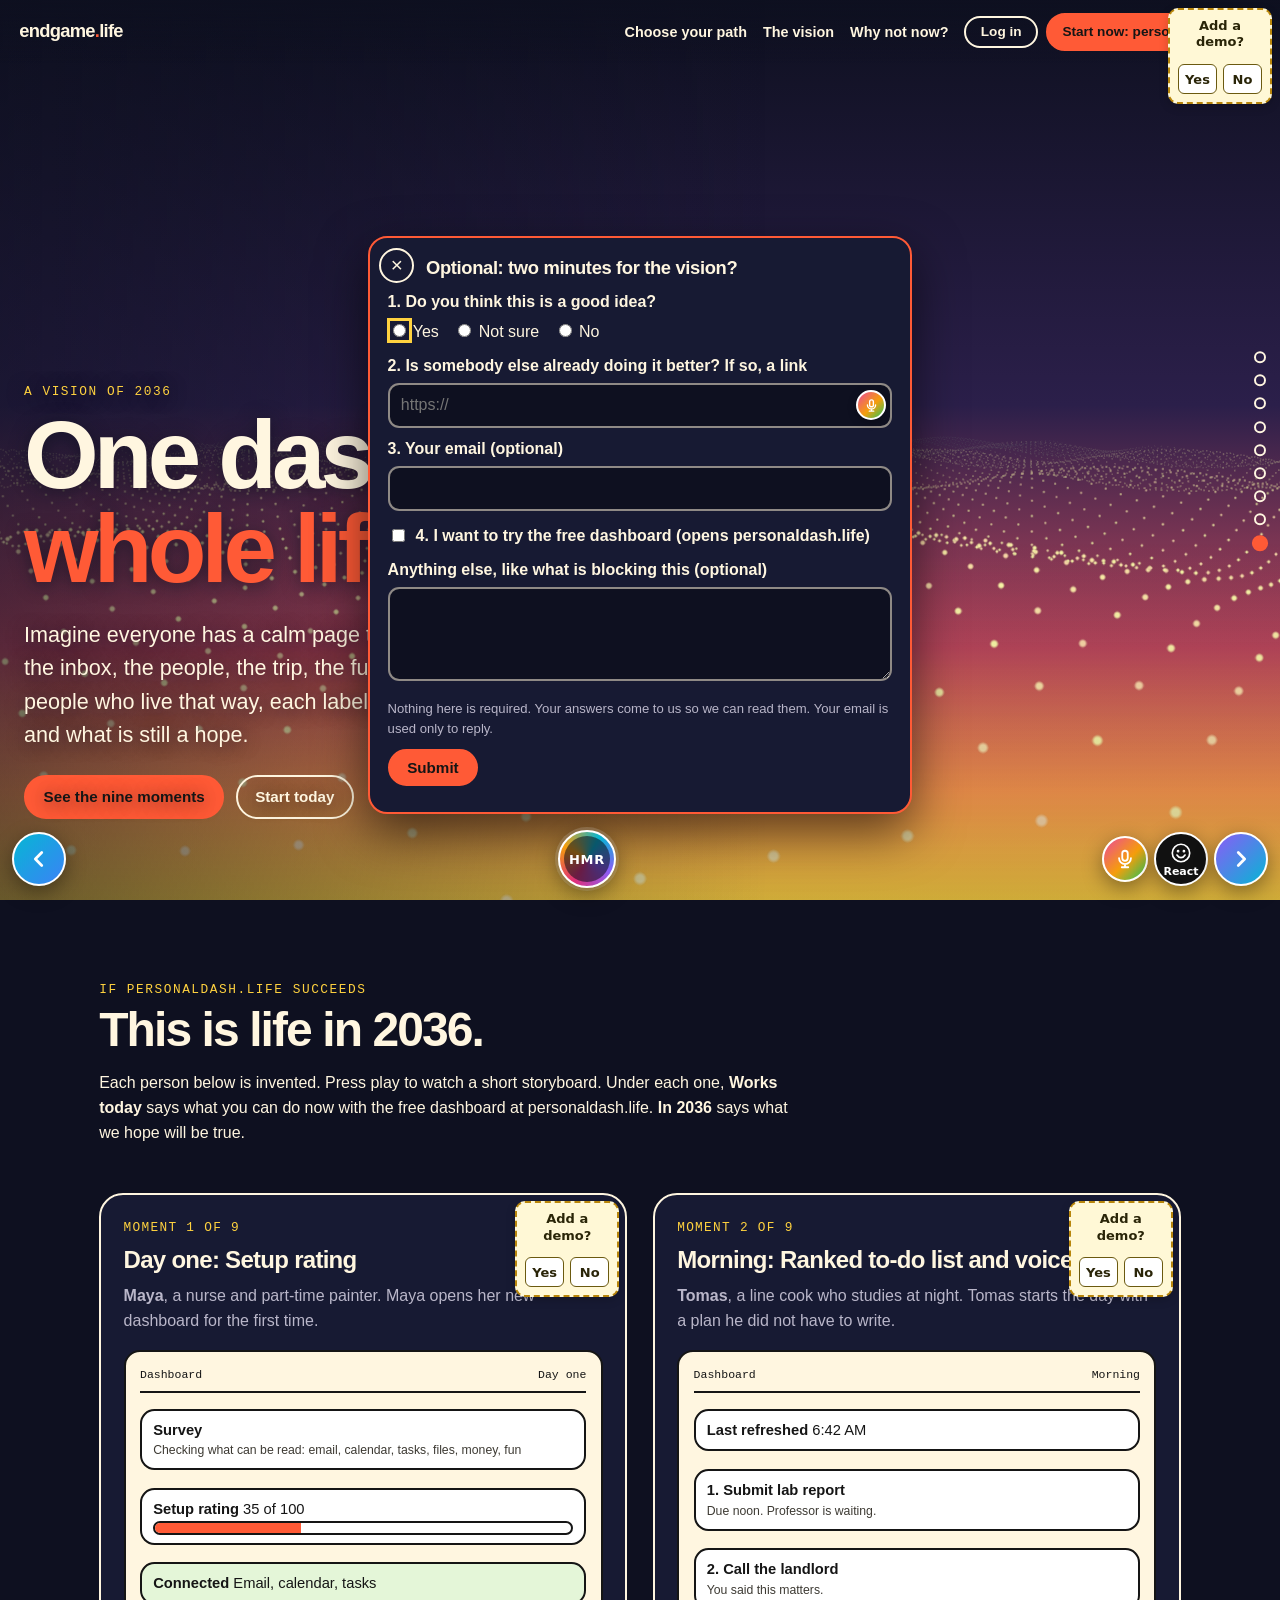
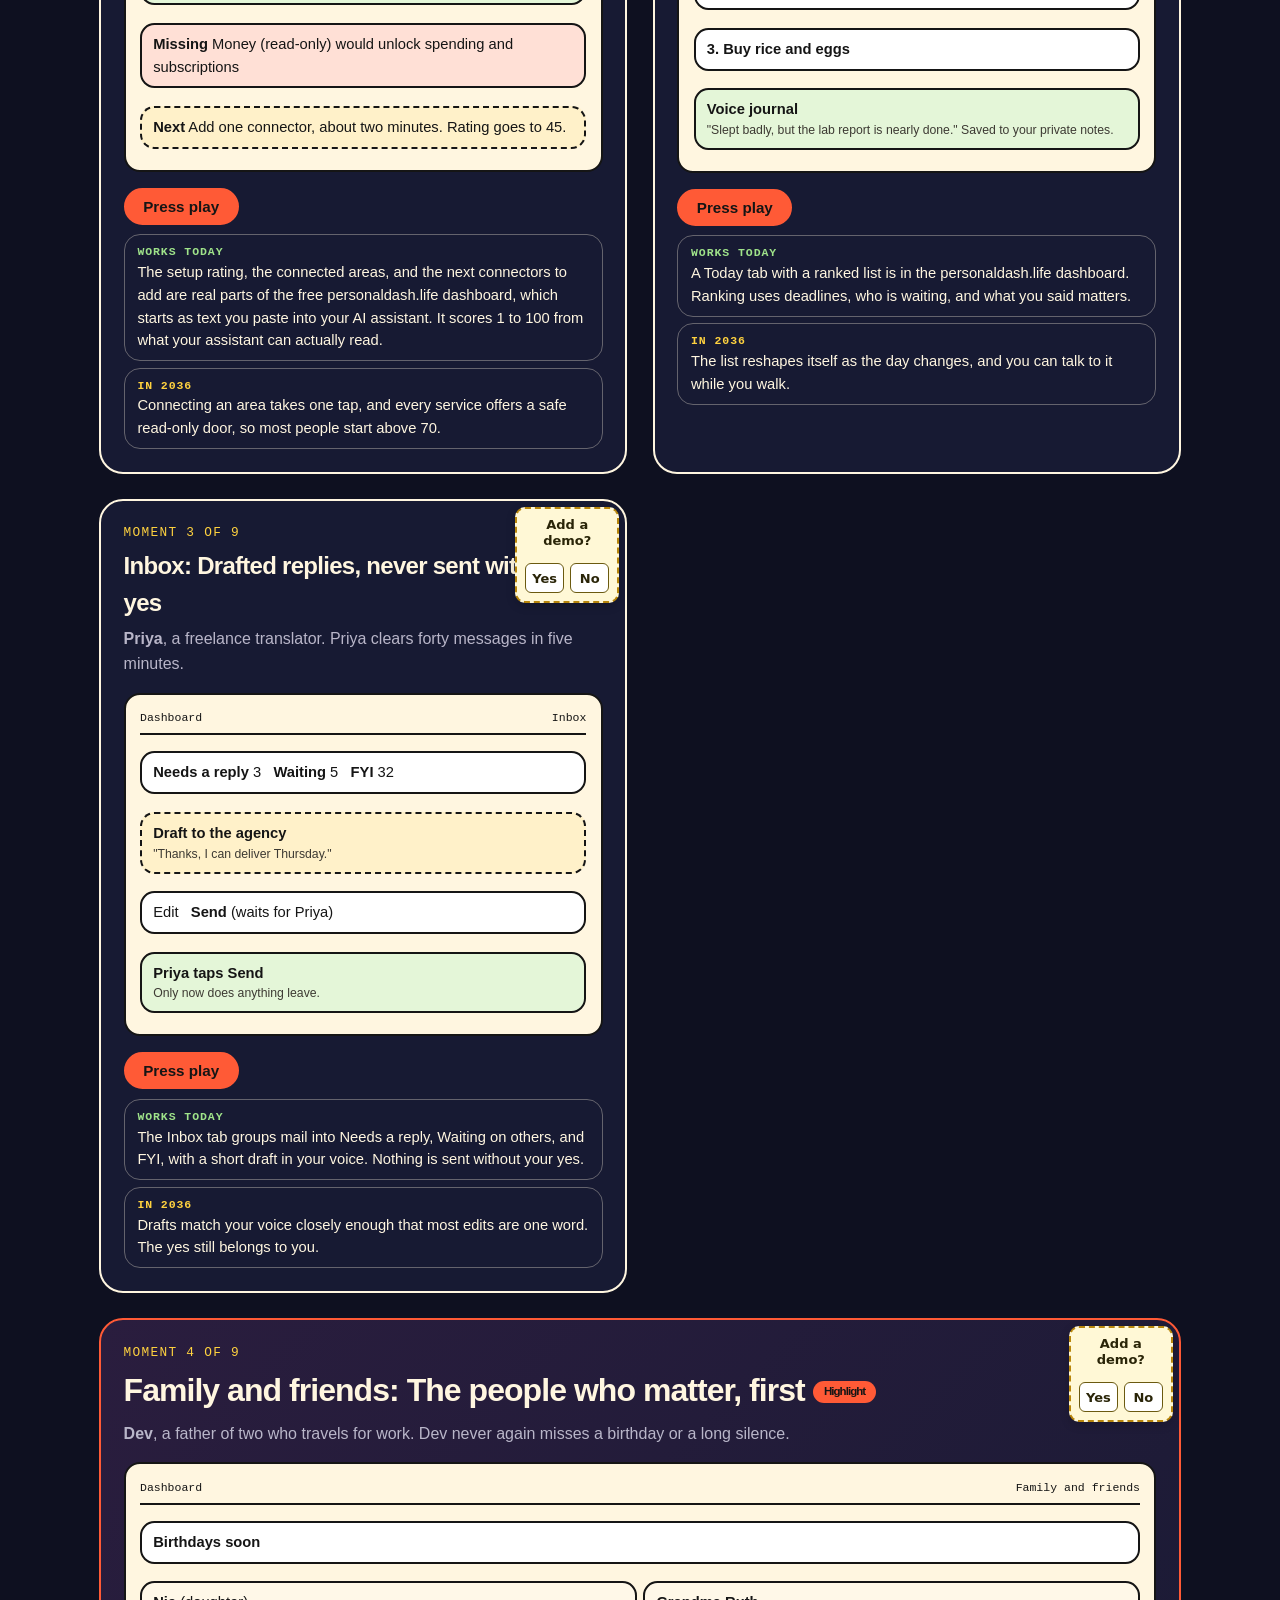
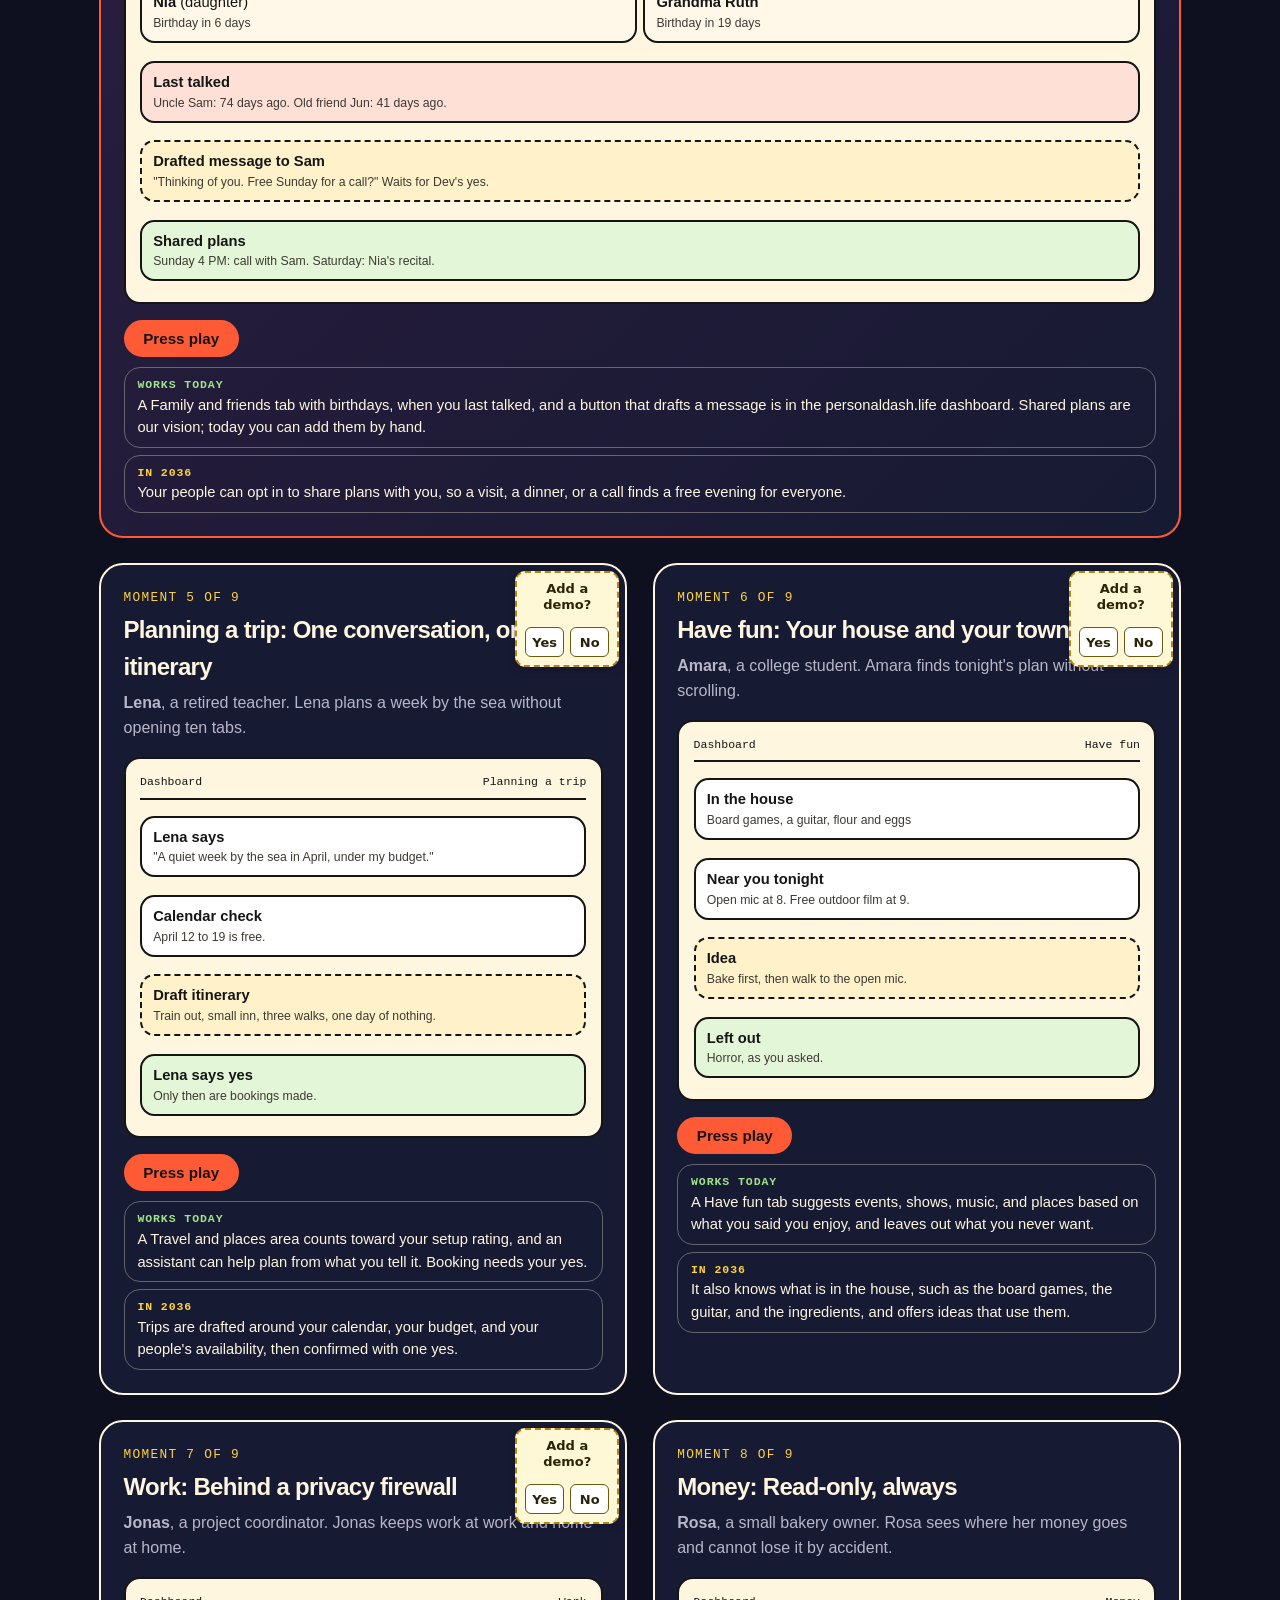
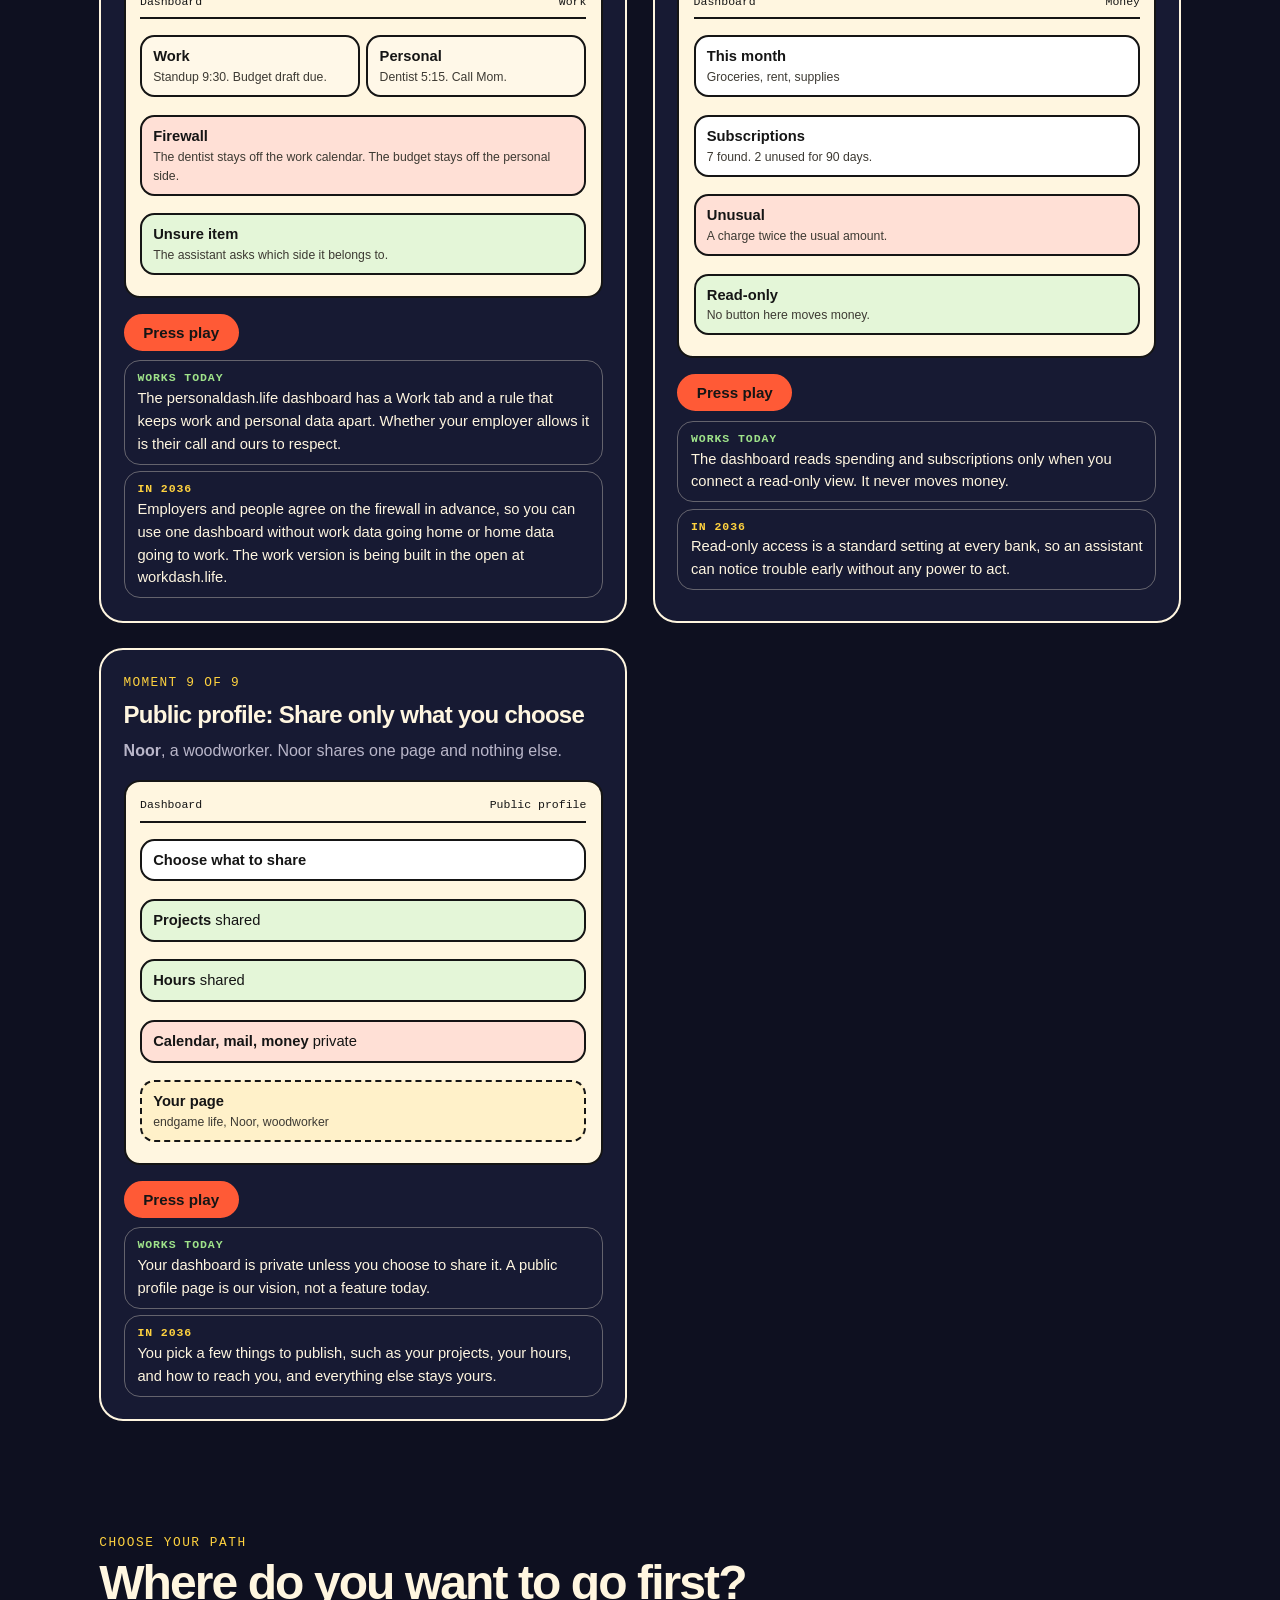
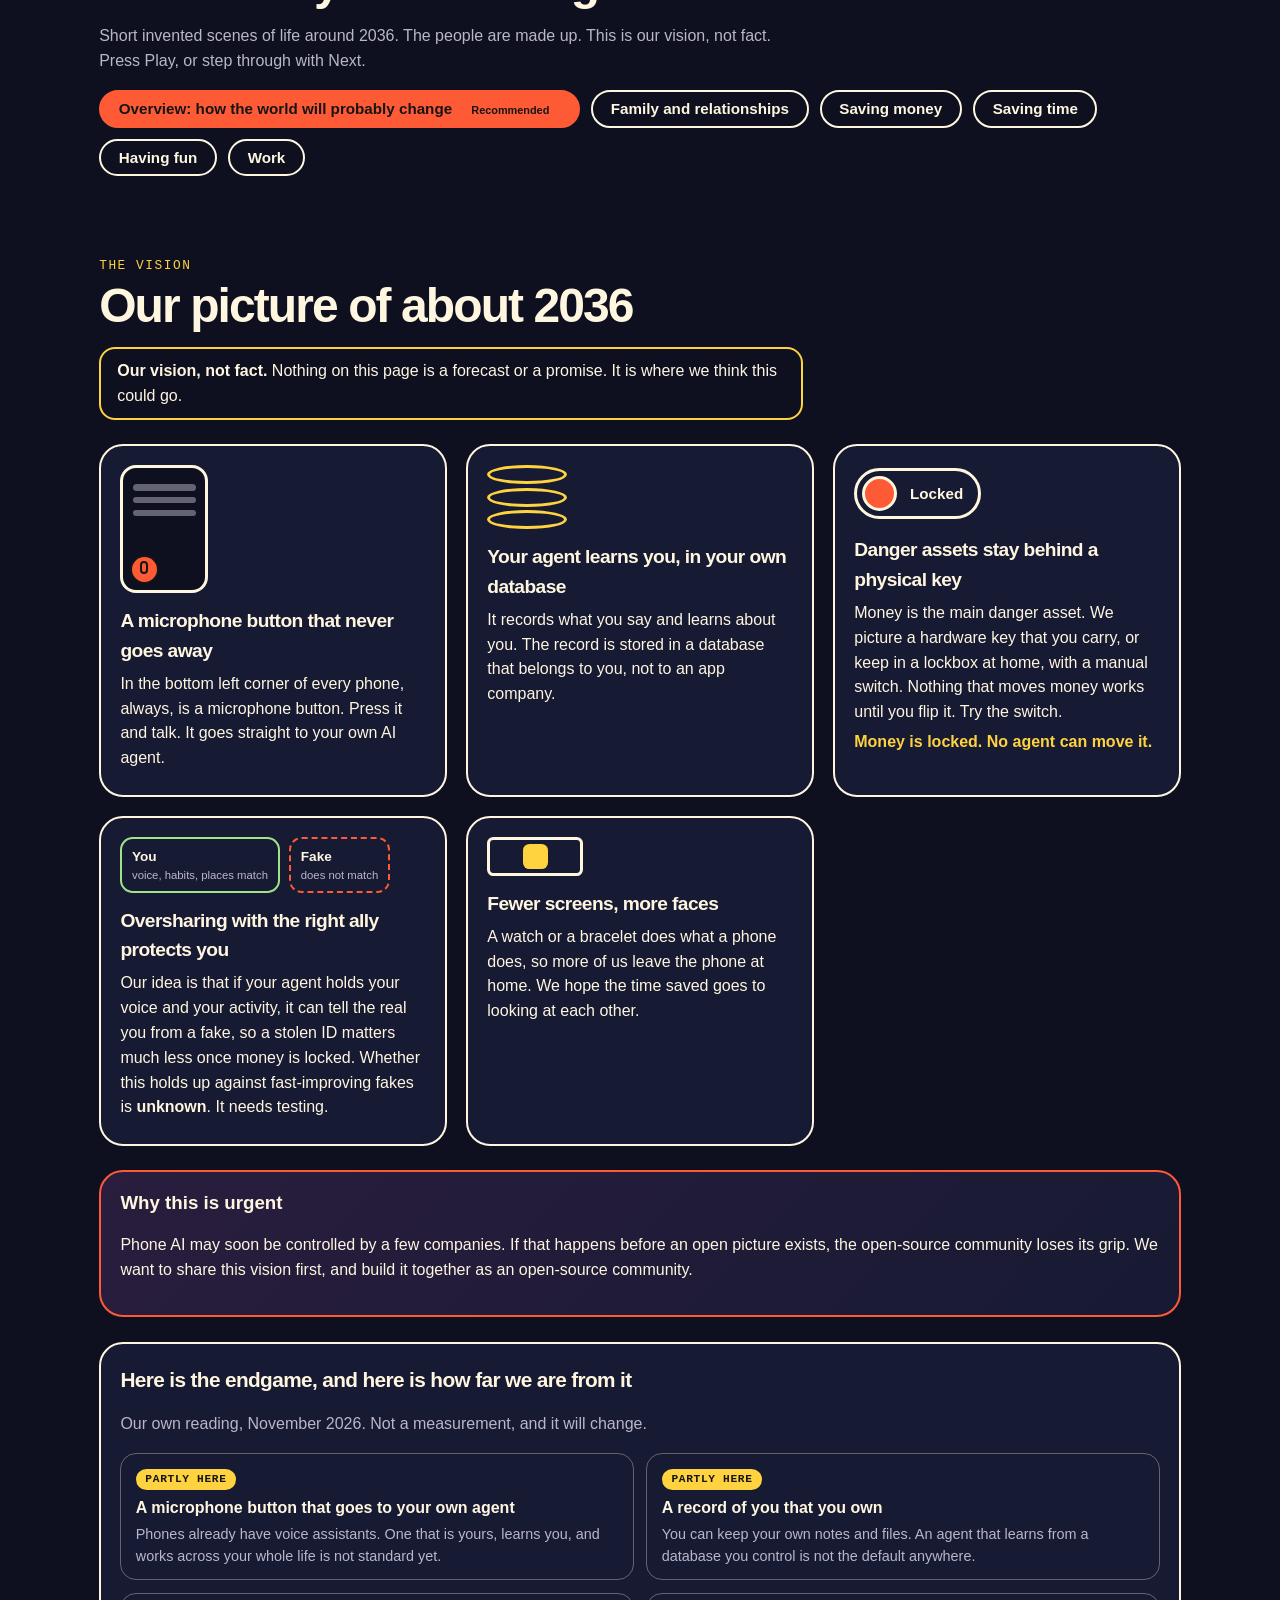
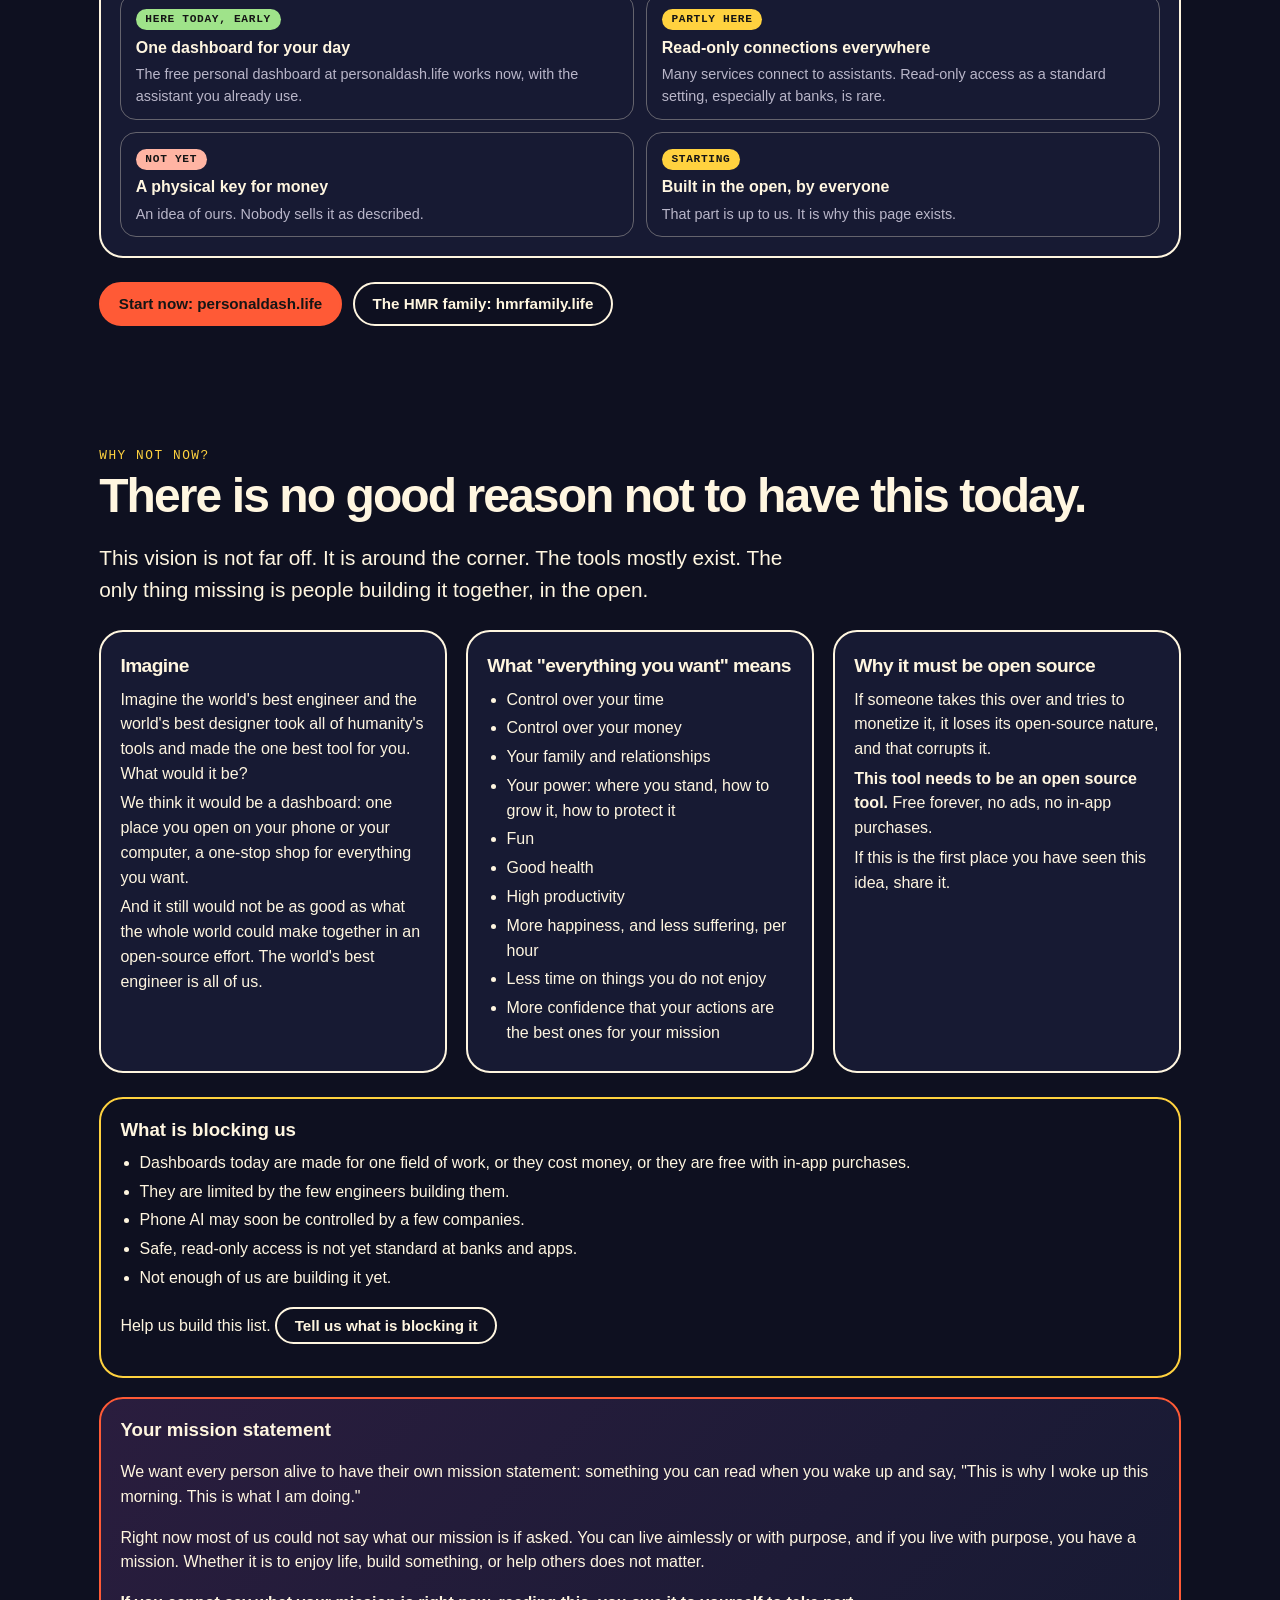
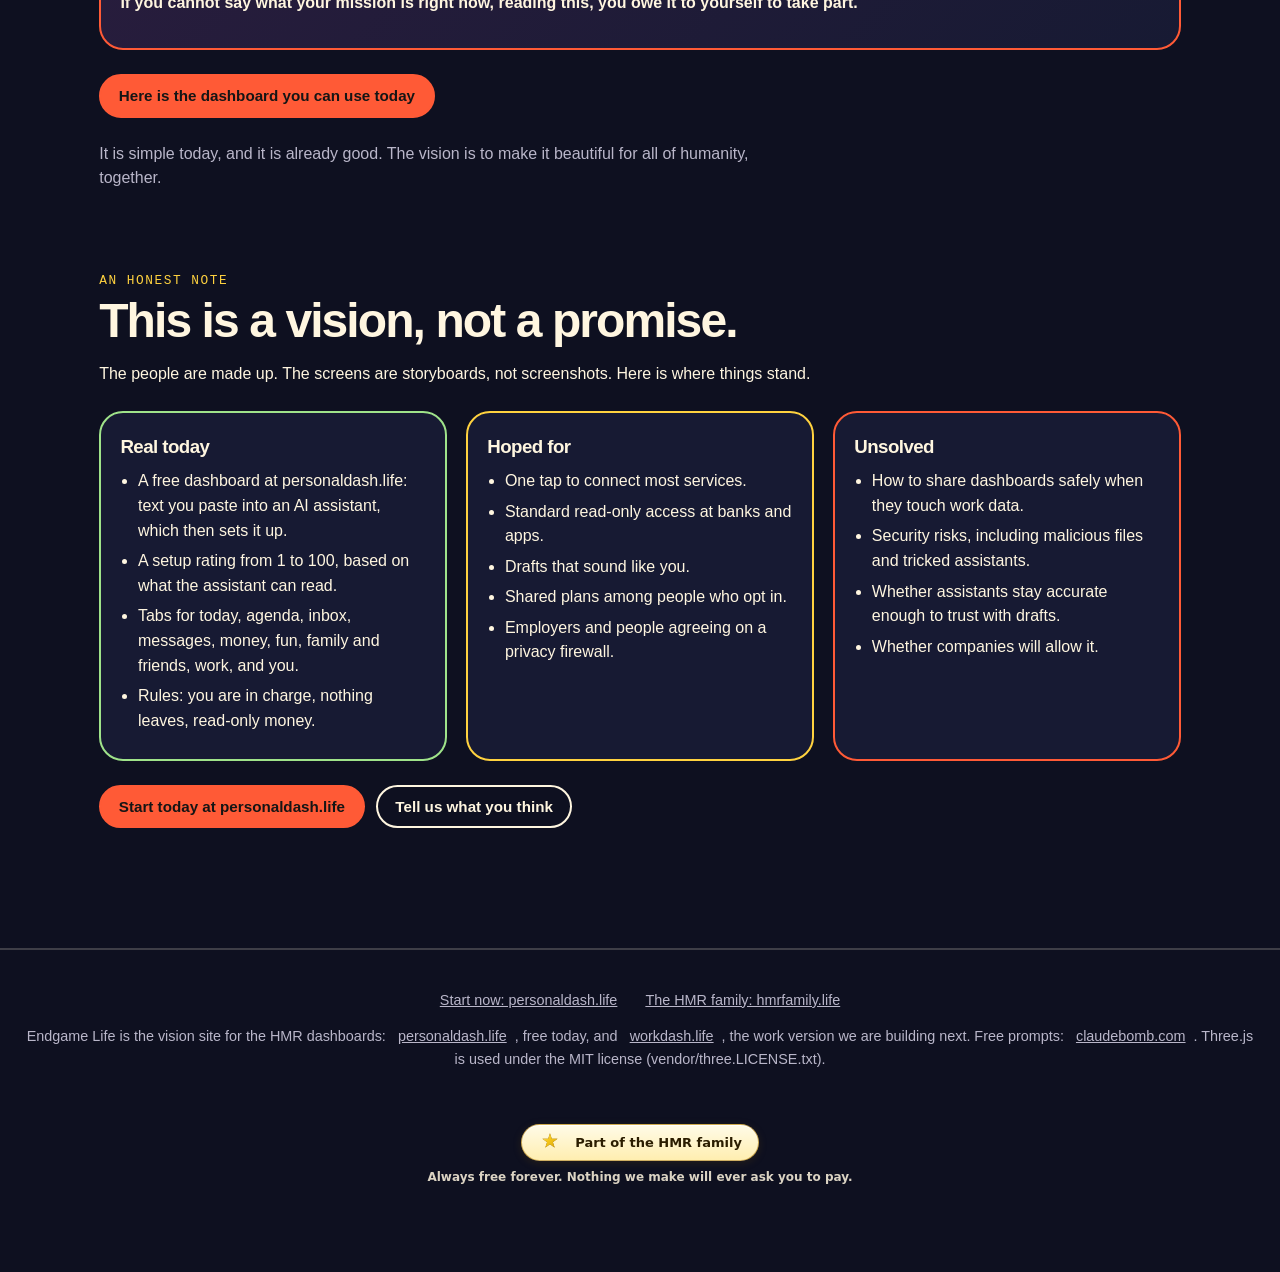
==== commit 3f4971db: "HMR dock v6.7.2: text boxes keep their full width when the mic is added Co-Authored-By: Claude Opus " ====
--- a/index.html
+++ b/index.html
@@ -125,5 +125,5 @@
 <script type="module" src="app.js"></script><script src="extra.js" defer></script>
 <script>/* hmr-card fallback: if the card player never loads, demo buttons open a still picture */(function(){var d=document,w=window,up=0;if(!d.addEventListener)return;w.addEventListener("load",function(){up=1},false);d.addEventListener("click",function(e){if(!up||w.HMRCard)return;var t=e.target;while(t&&t.getAttribute&&!t.getAttribute("data-hmr-card"))t=t.parentNode;if(t&&t.getAttribute){e.preventDefault();w.location.href="hmr-card/still.html"}},false)})();</script>
 <script src="hmr-card/hmr-card.js?v=4" defer></script>
-<script src="hmr-dock.js?v=6.7.1" data-site="endgame.life" data-design=".dfab" data-design-panel=".dpanel" defer></script><script src="https://hmrfamily.life/x/hmr-aud.js?v=1" defer></script>
+<script src="hmr-dock.js?v=6.7.2" data-site="endgame.life" data-design=".dfab" data-design-panel=".dpanel" defer></script><script src="https://hmrfamily.life/x/hmr-aud.js?v=1" defer></script>
 </body></html>
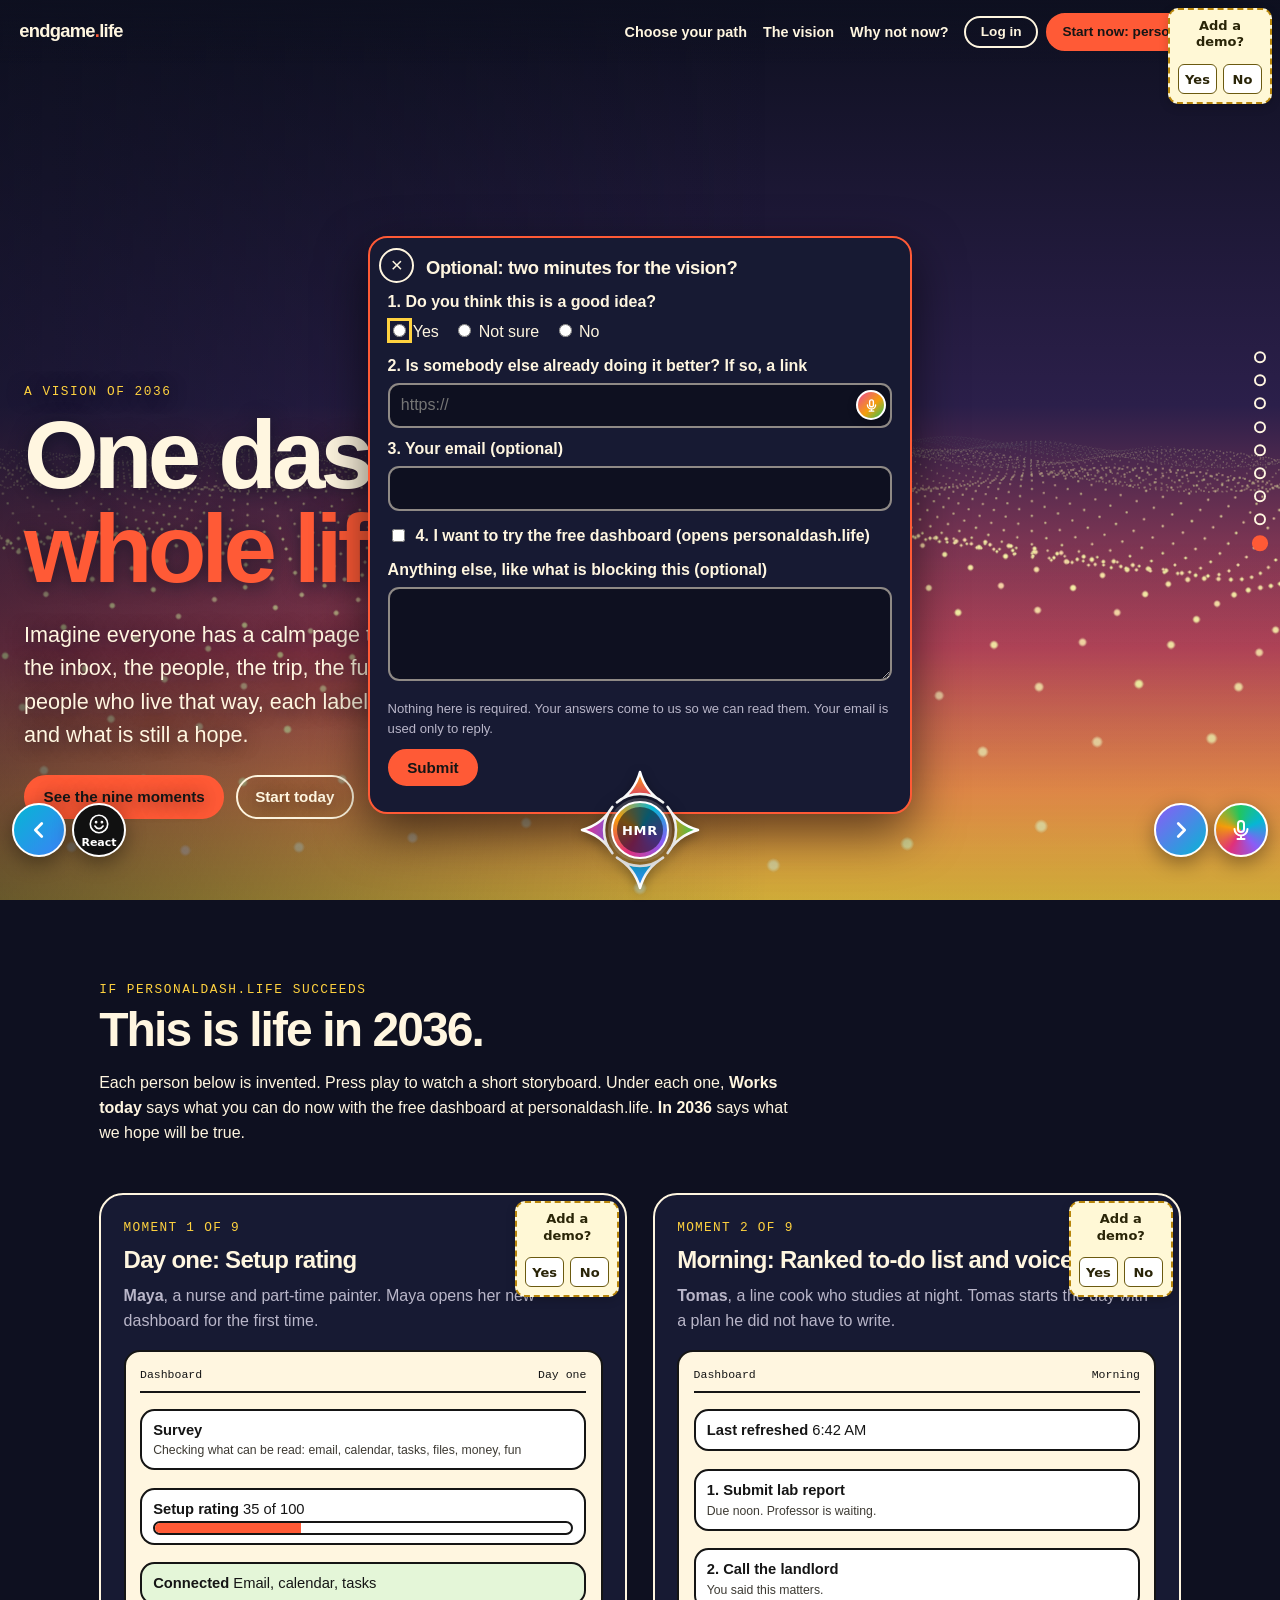
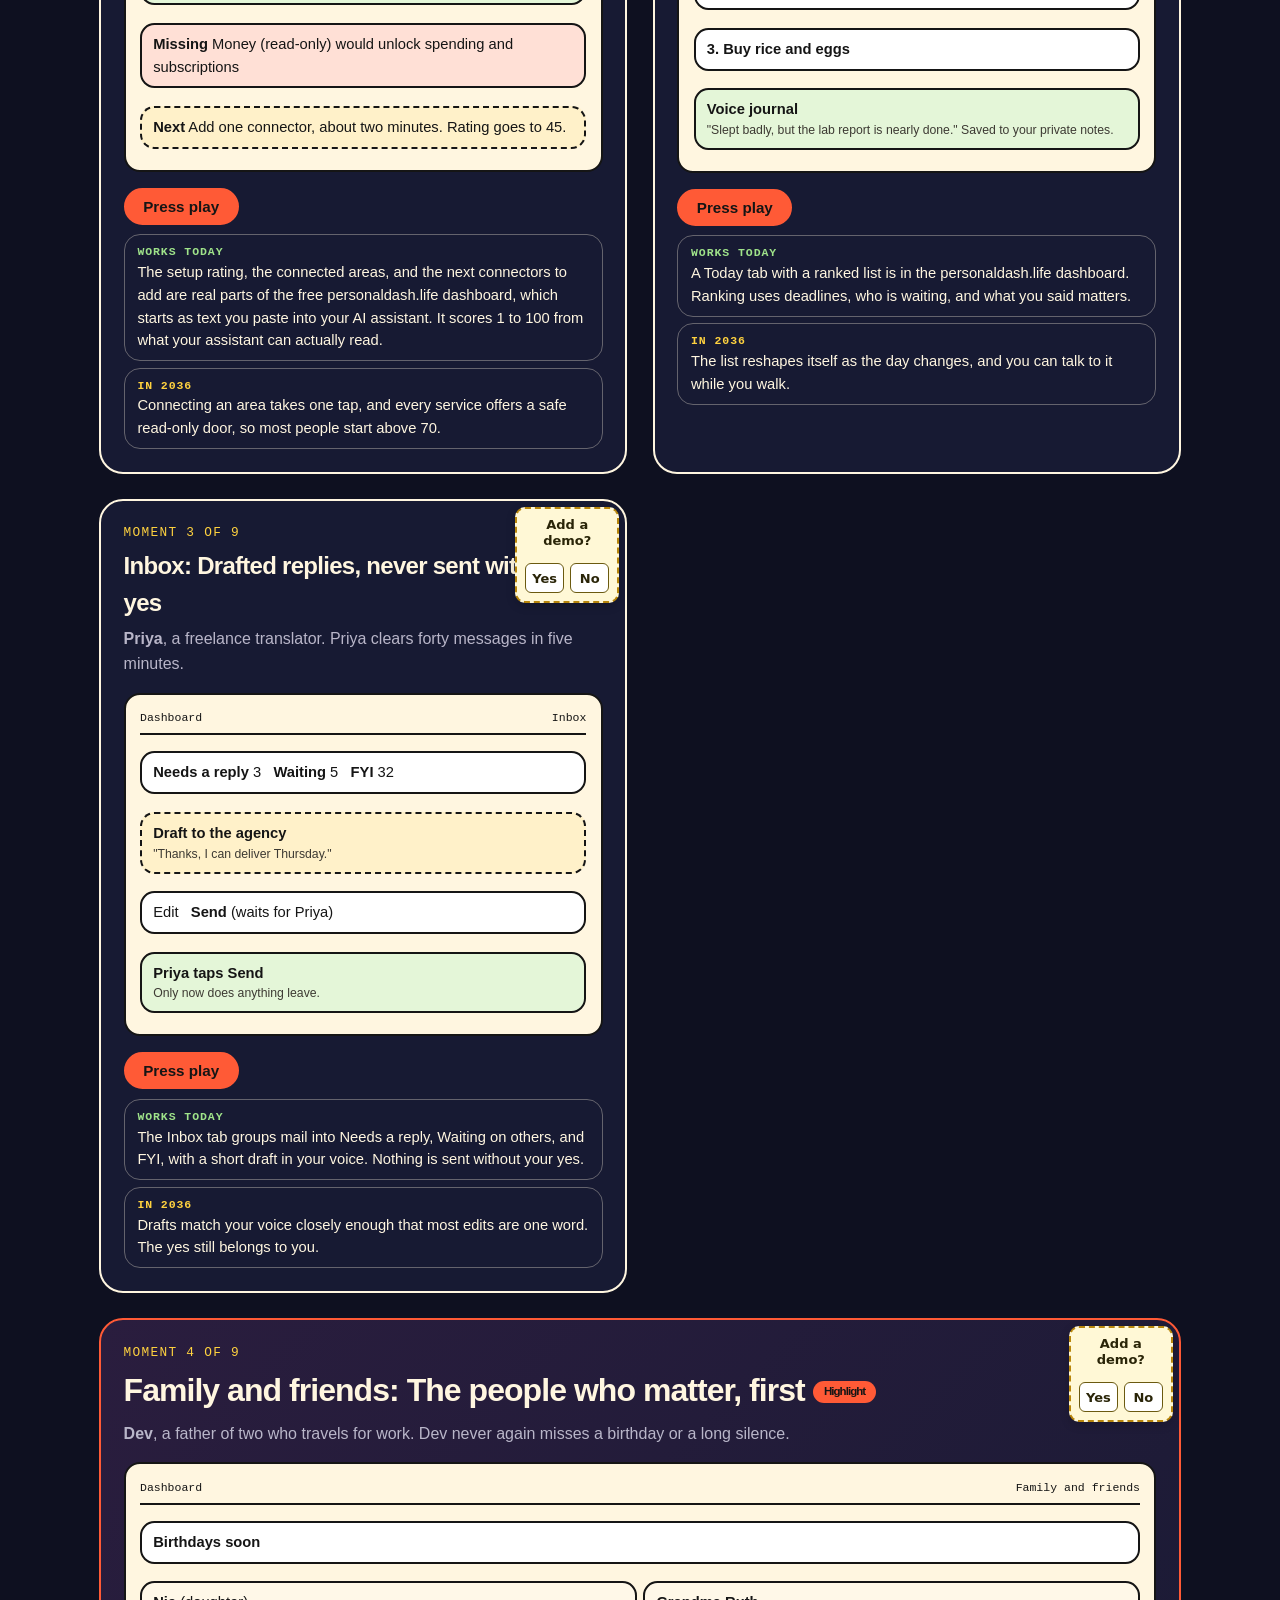
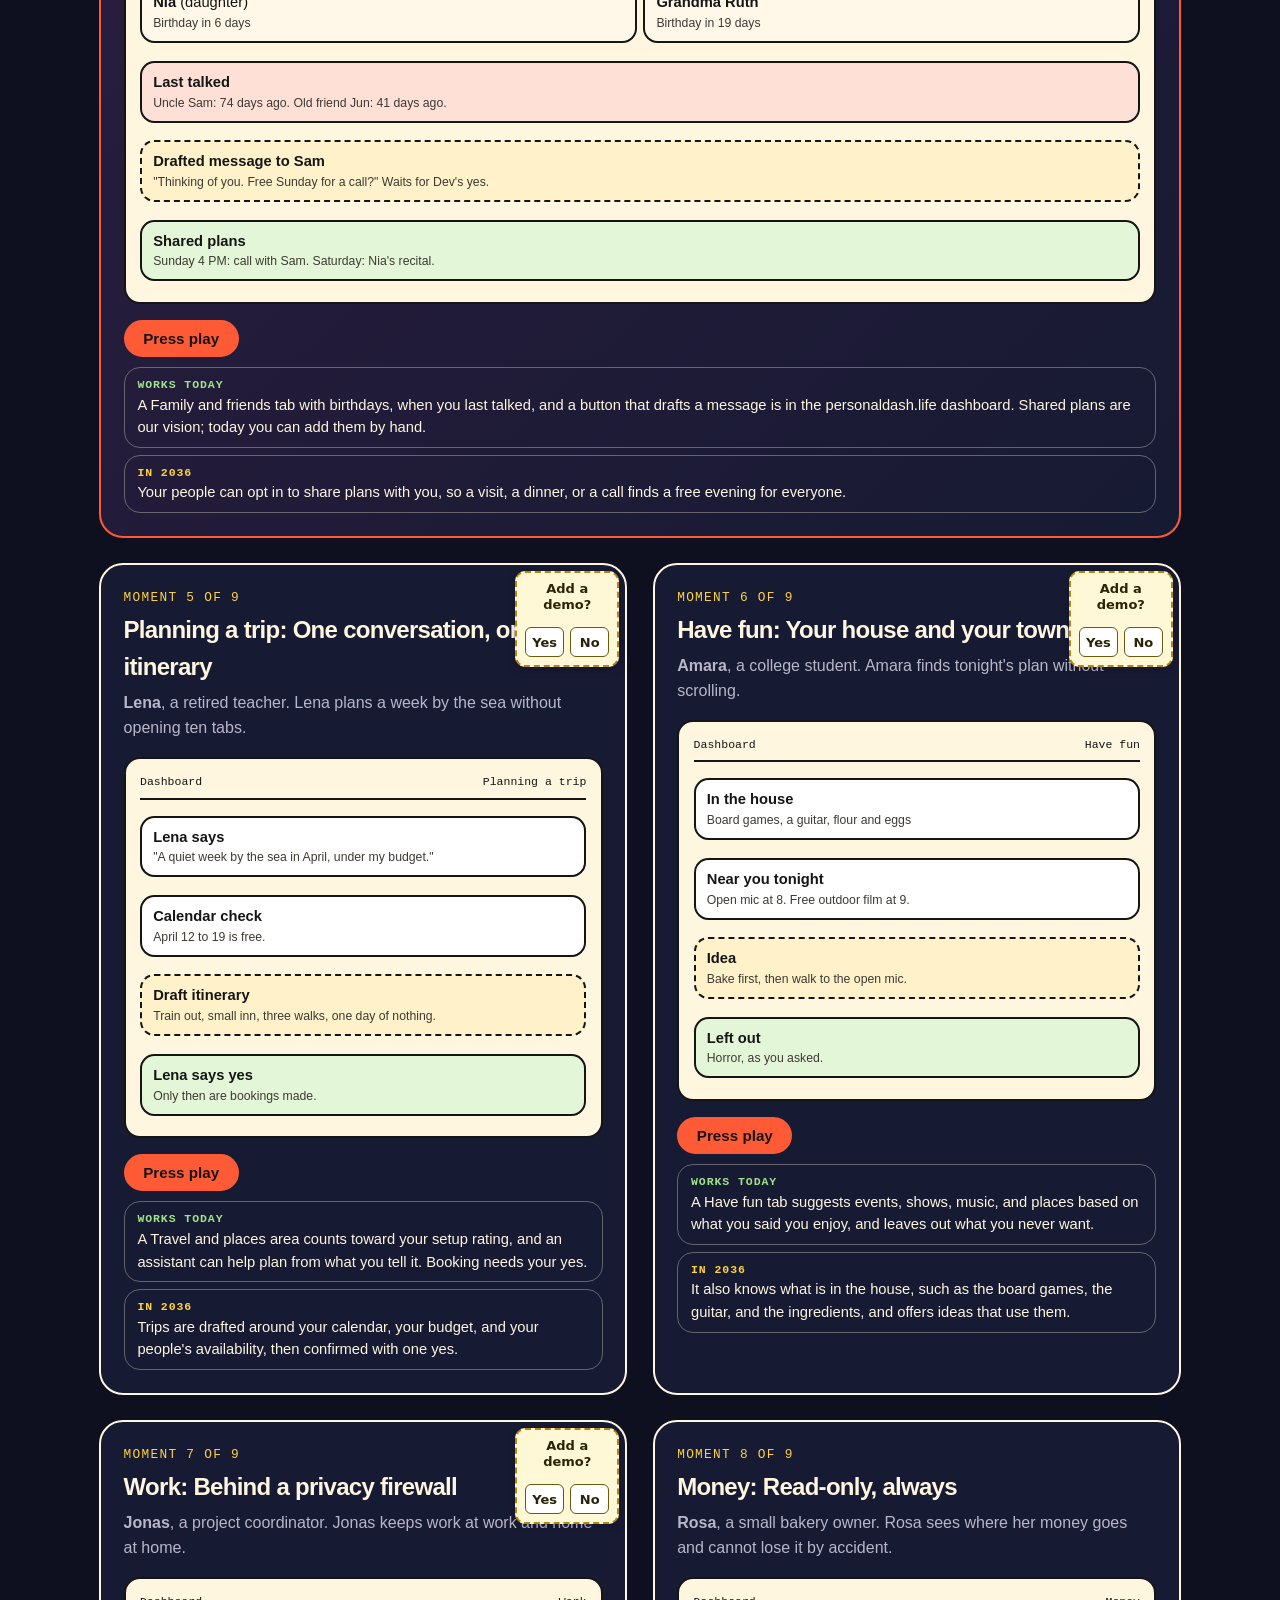
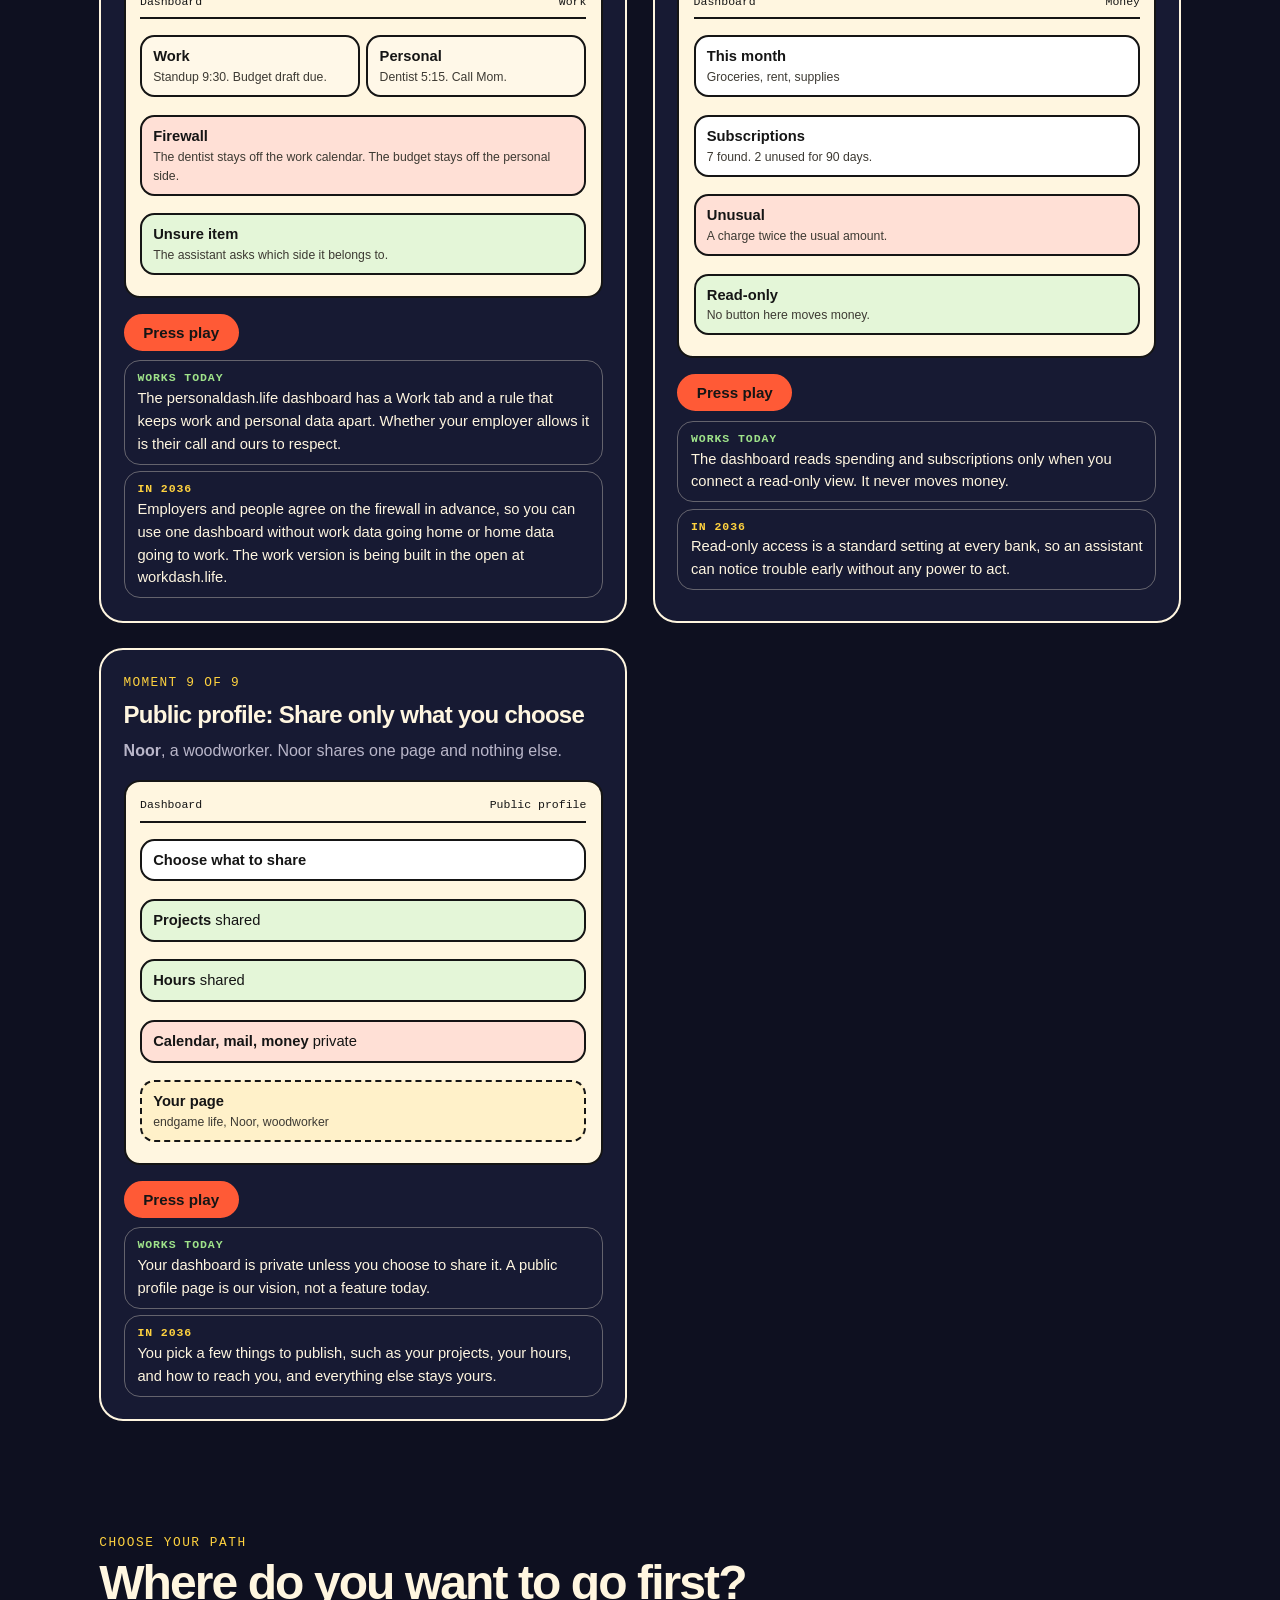
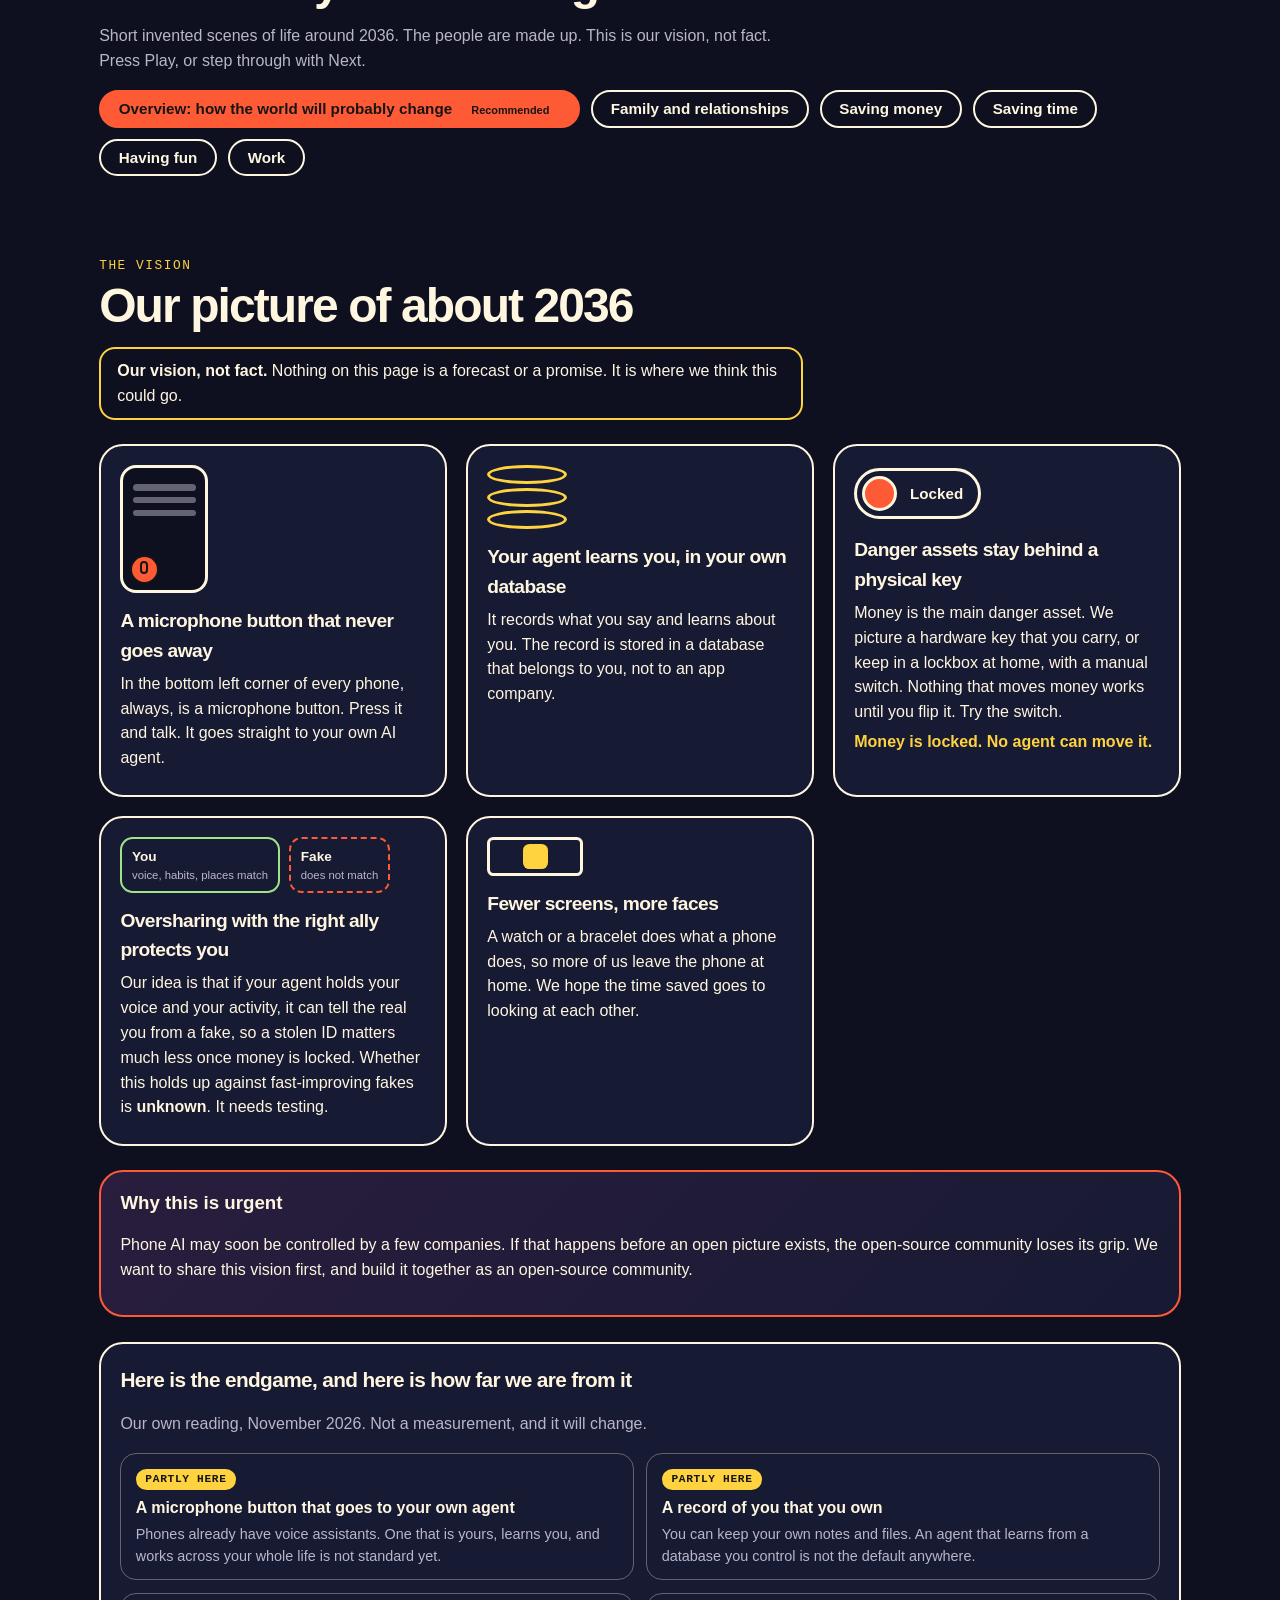
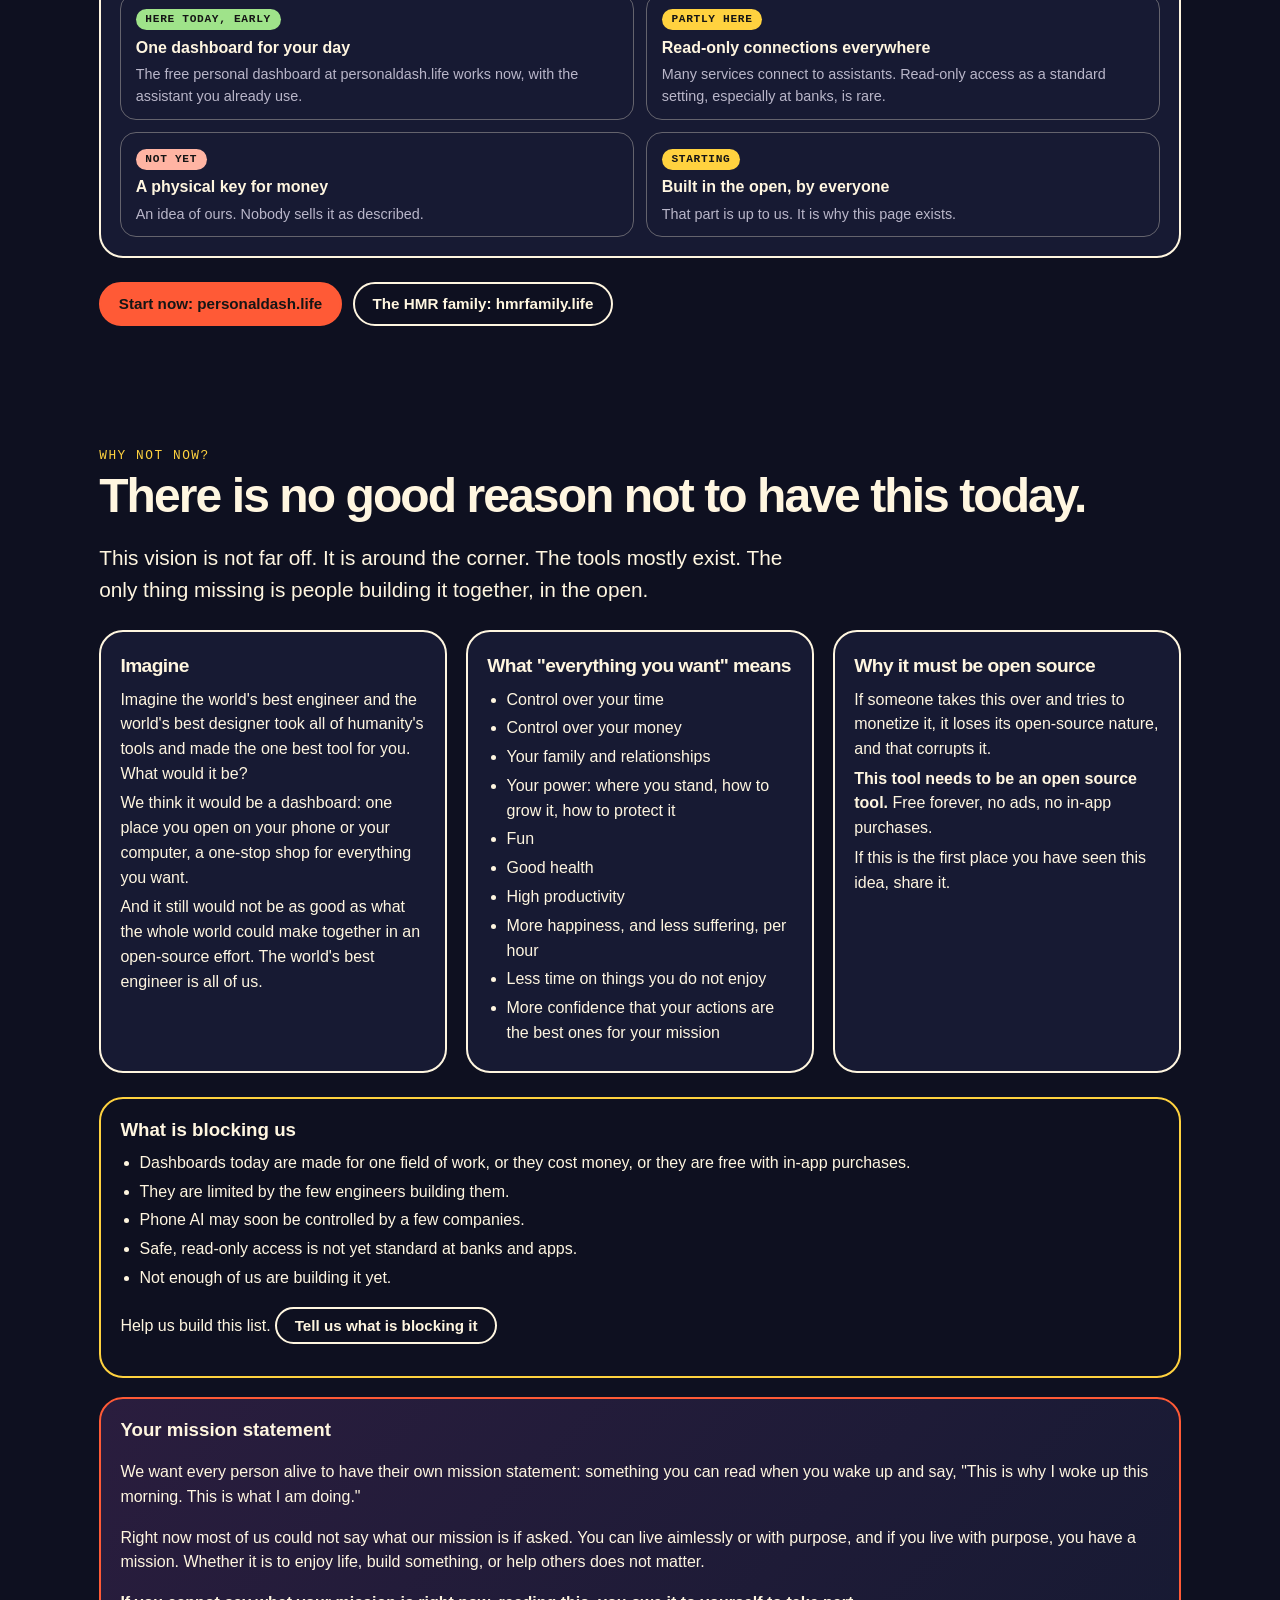
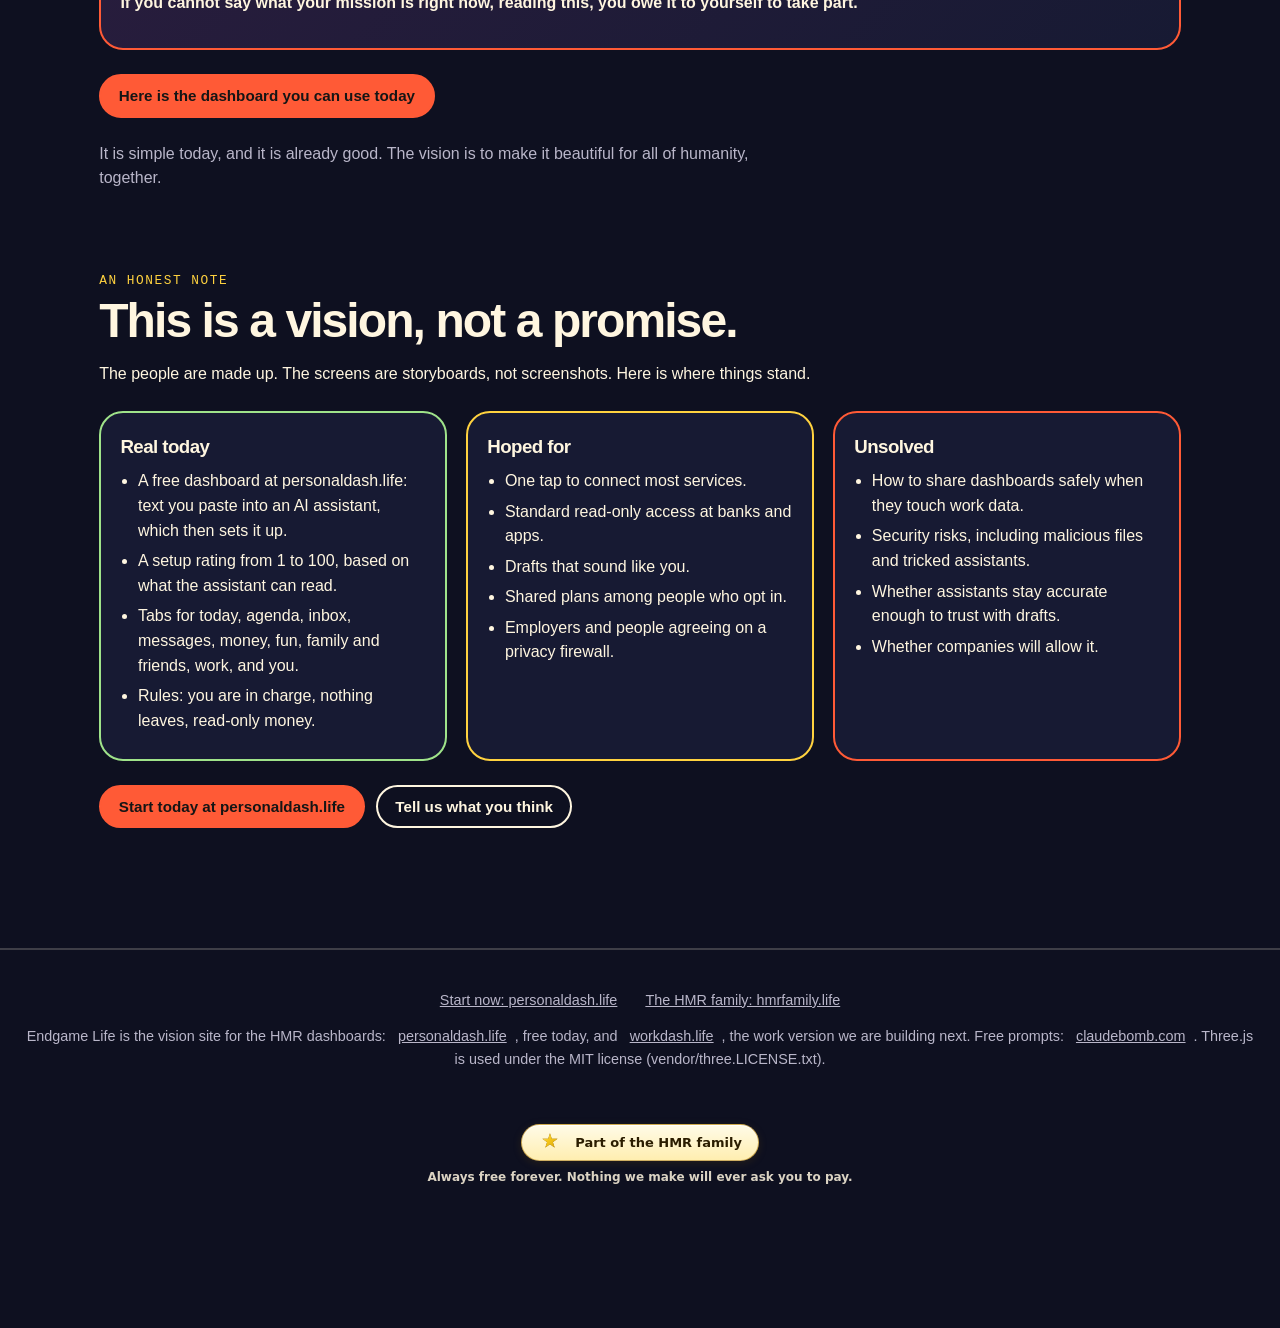
==== commit ce4dde4e: "HMR dock v6.8.2: HMR joystick with four curved arrows (tap and hold), rainbow mic at bottom right, b" ====
--- a/index.html
+++ b/index.html
@@ -125,5 +125,5 @@
 <script type="module" src="app.js"></script><script src="extra.js" defer></script>
 <script>/* hmr-card fallback: if the card player never loads, demo buttons open a still picture */(function(){var d=document,w=window,up=0;if(!d.addEventListener)return;w.addEventListener("load",function(){up=1},false);d.addEventListener("click",function(e){if(!up||w.HMRCard)return;var t=e.target;while(t&&t.getAttribute&&!t.getAttribute("data-hmr-card"))t=t.parentNode;if(t&&t.getAttribute){e.preventDefault();w.location.href="hmr-card/still.html"}},false)})();</script>
 <script src="hmr-card/hmr-card.js?v=4" defer></script>
-<script src="hmr-dock.js?v=6.7.2" data-site="endgame.life" data-design=".dfab" data-design-panel=".dpanel" defer></script><script src="https://hmrfamily.life/x/hmr-aud.js?v=1" defer></script>
+<script src="hmr-dock.js?v=6.8.2" data-site="endgame.life" data-design=".dfab" data-design-panel=".dpanel" defer></script><script src="https://hmrfamily.life/x/hmr-aud.js?v=1" defer></script>
 </body></html>
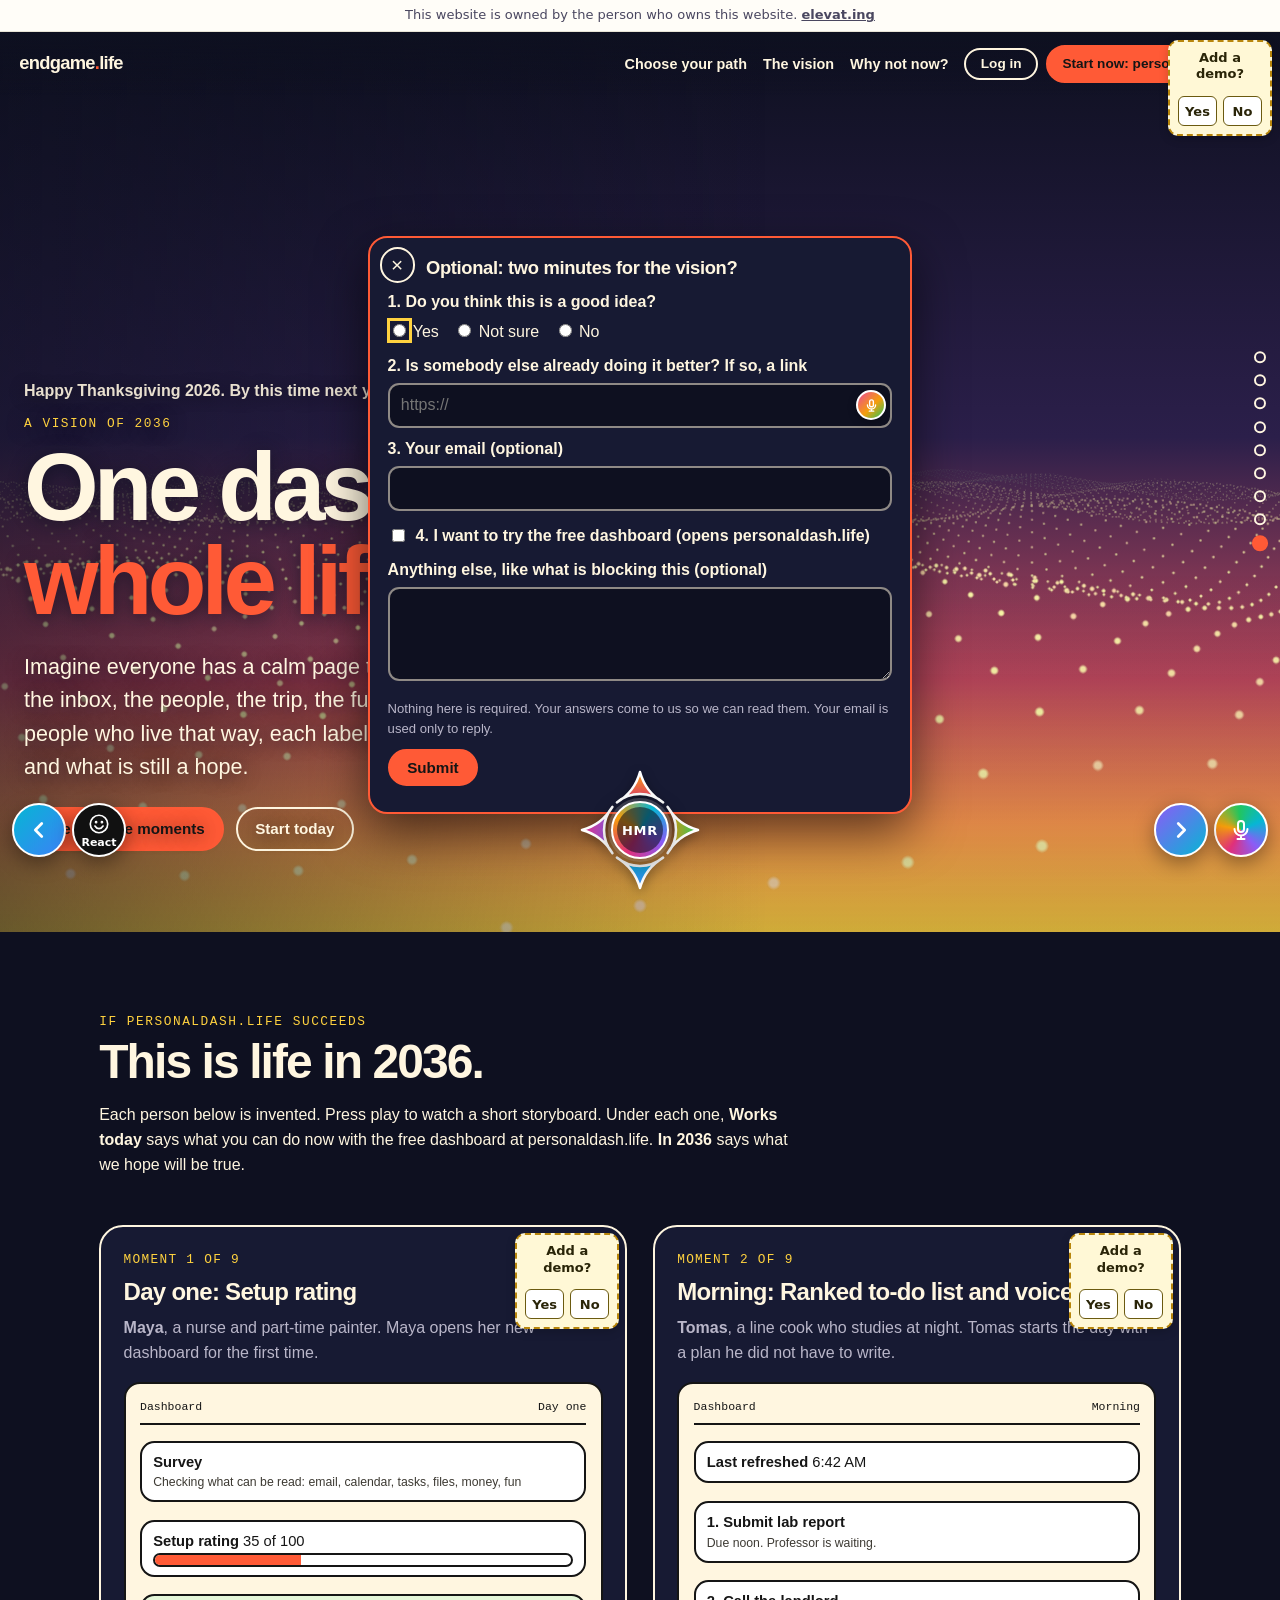
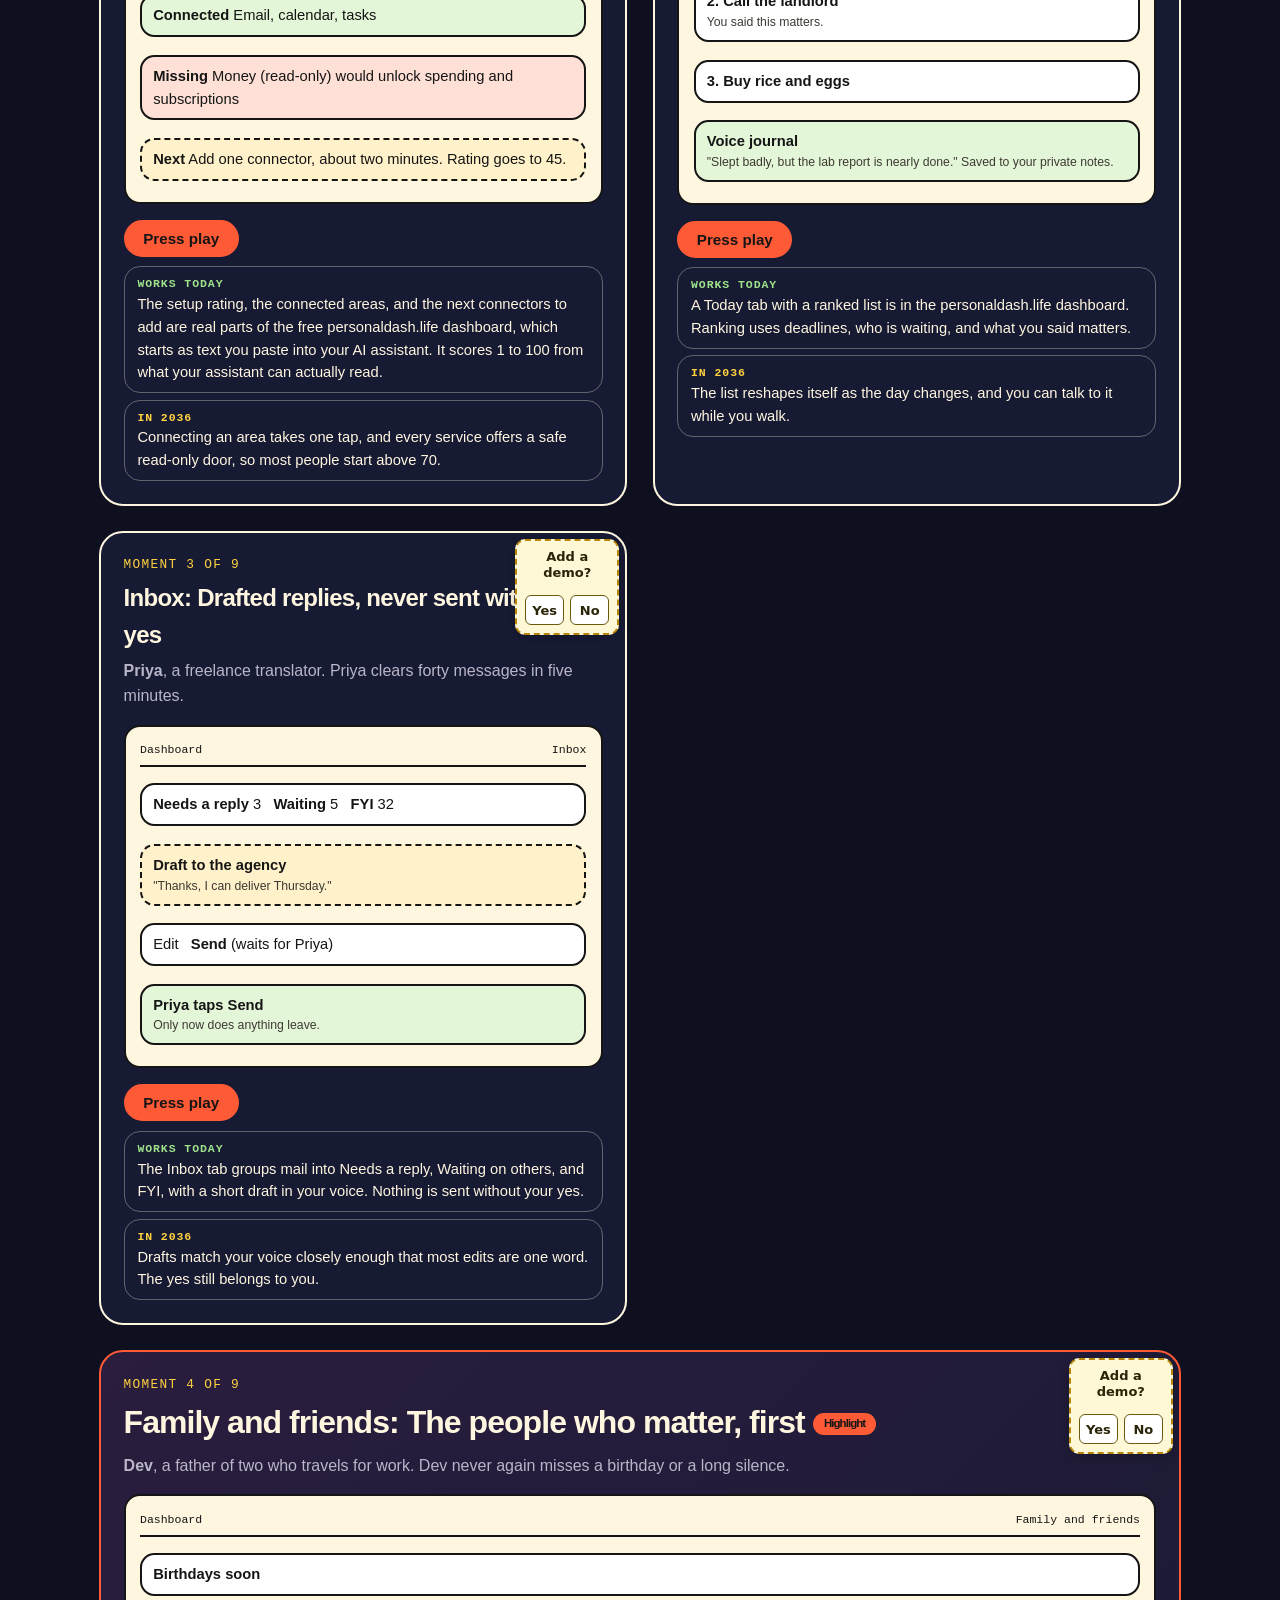
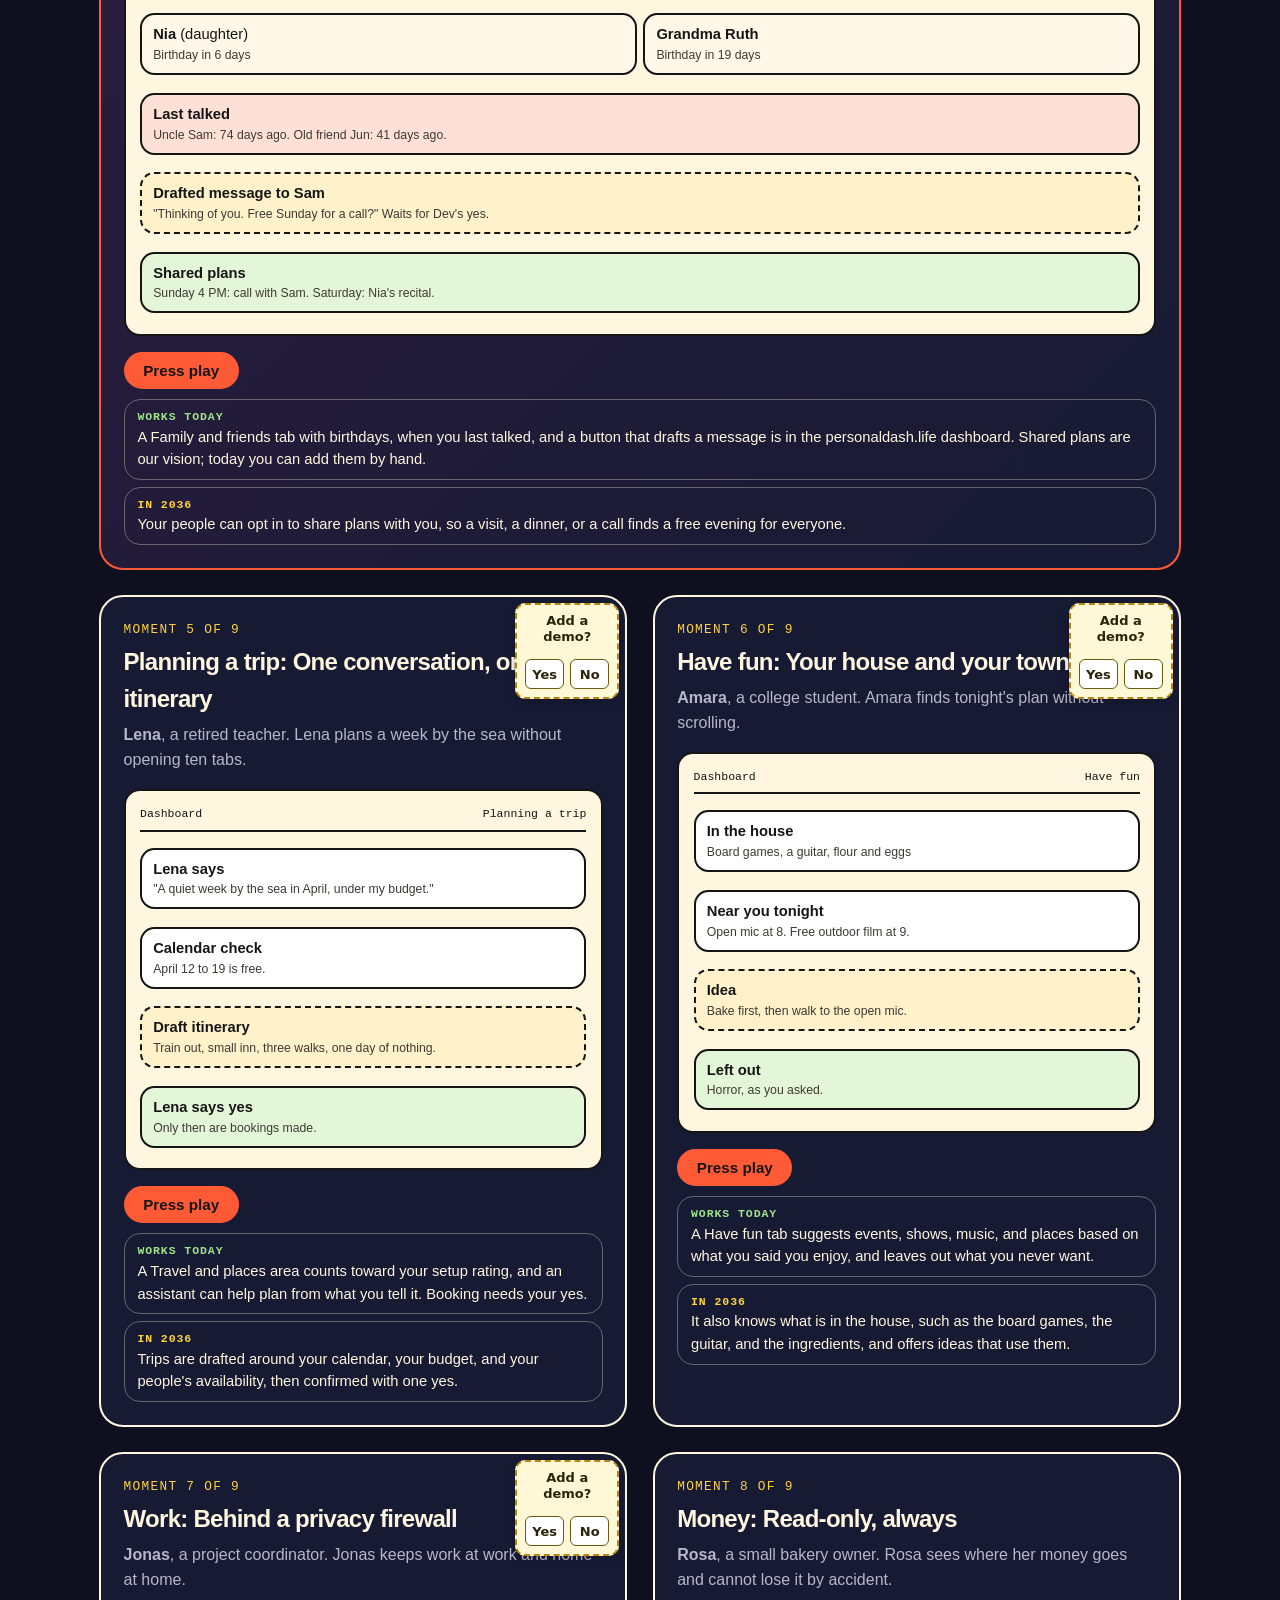
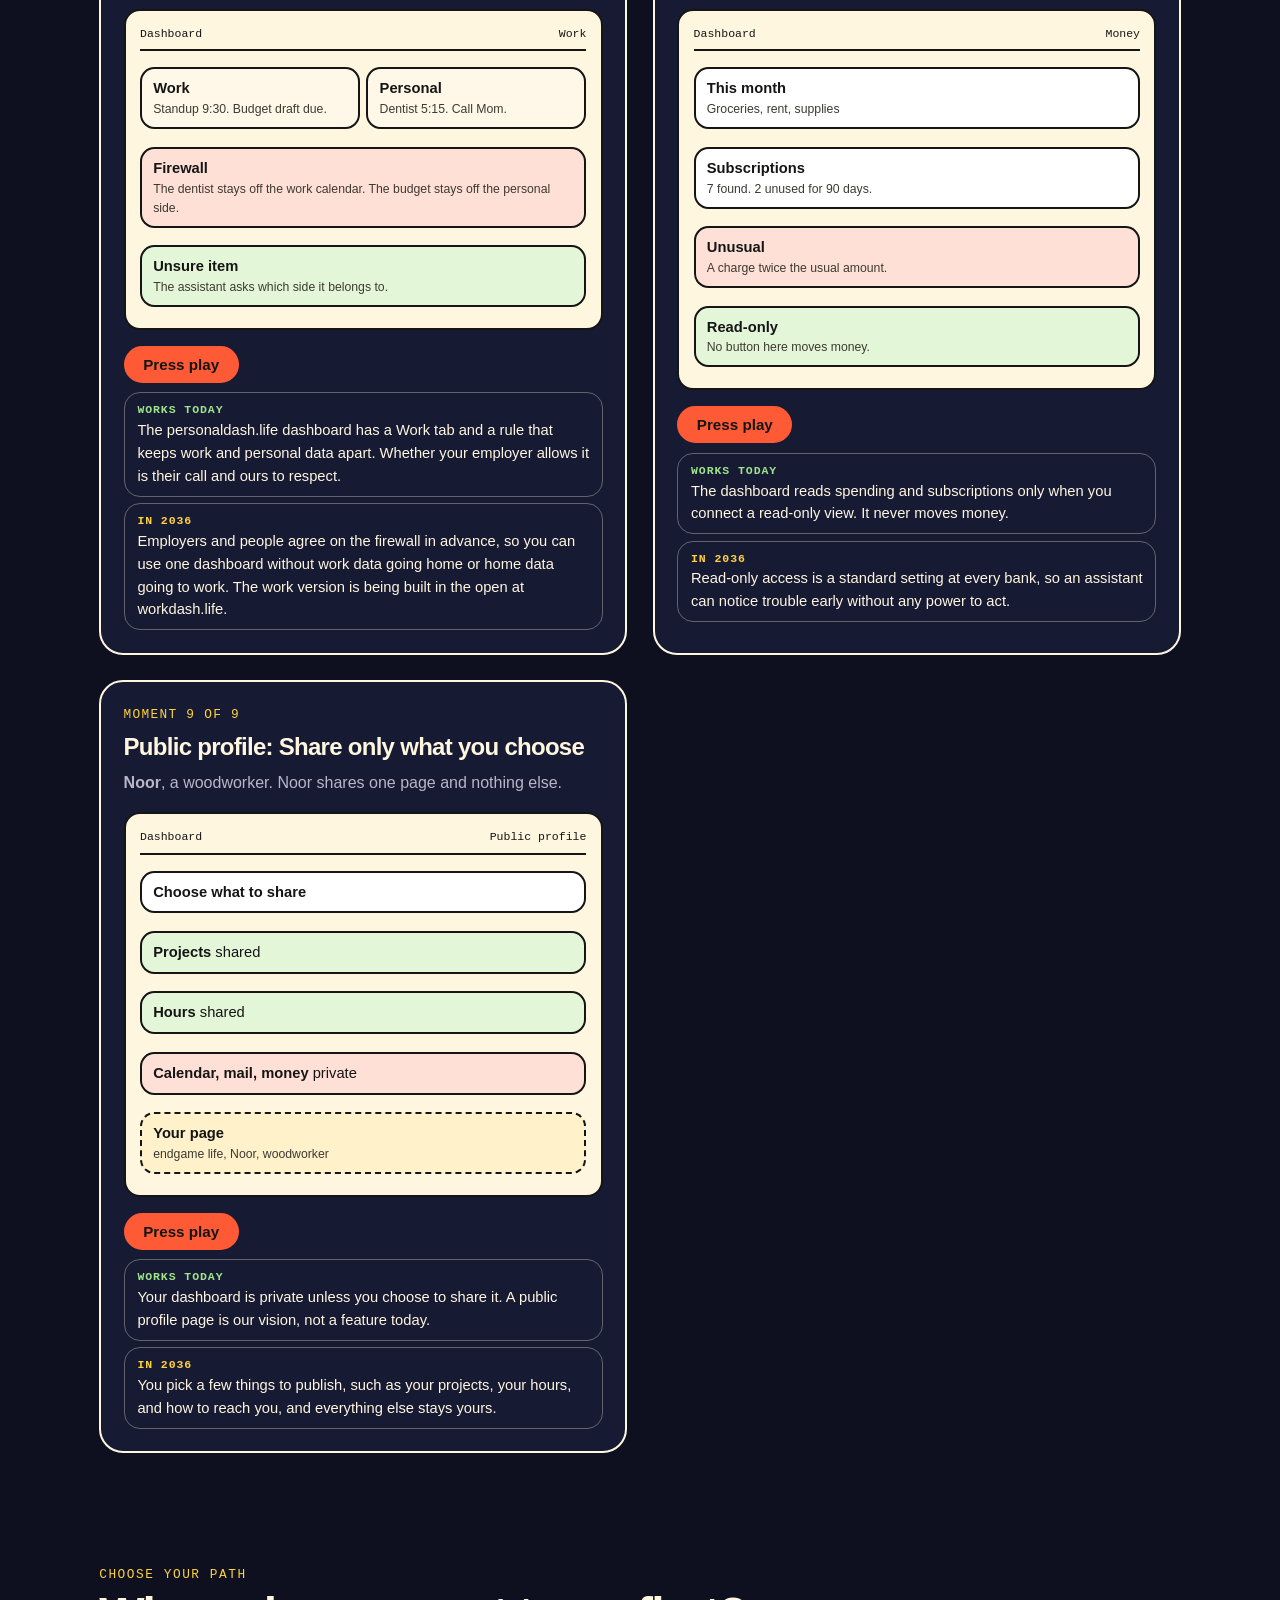
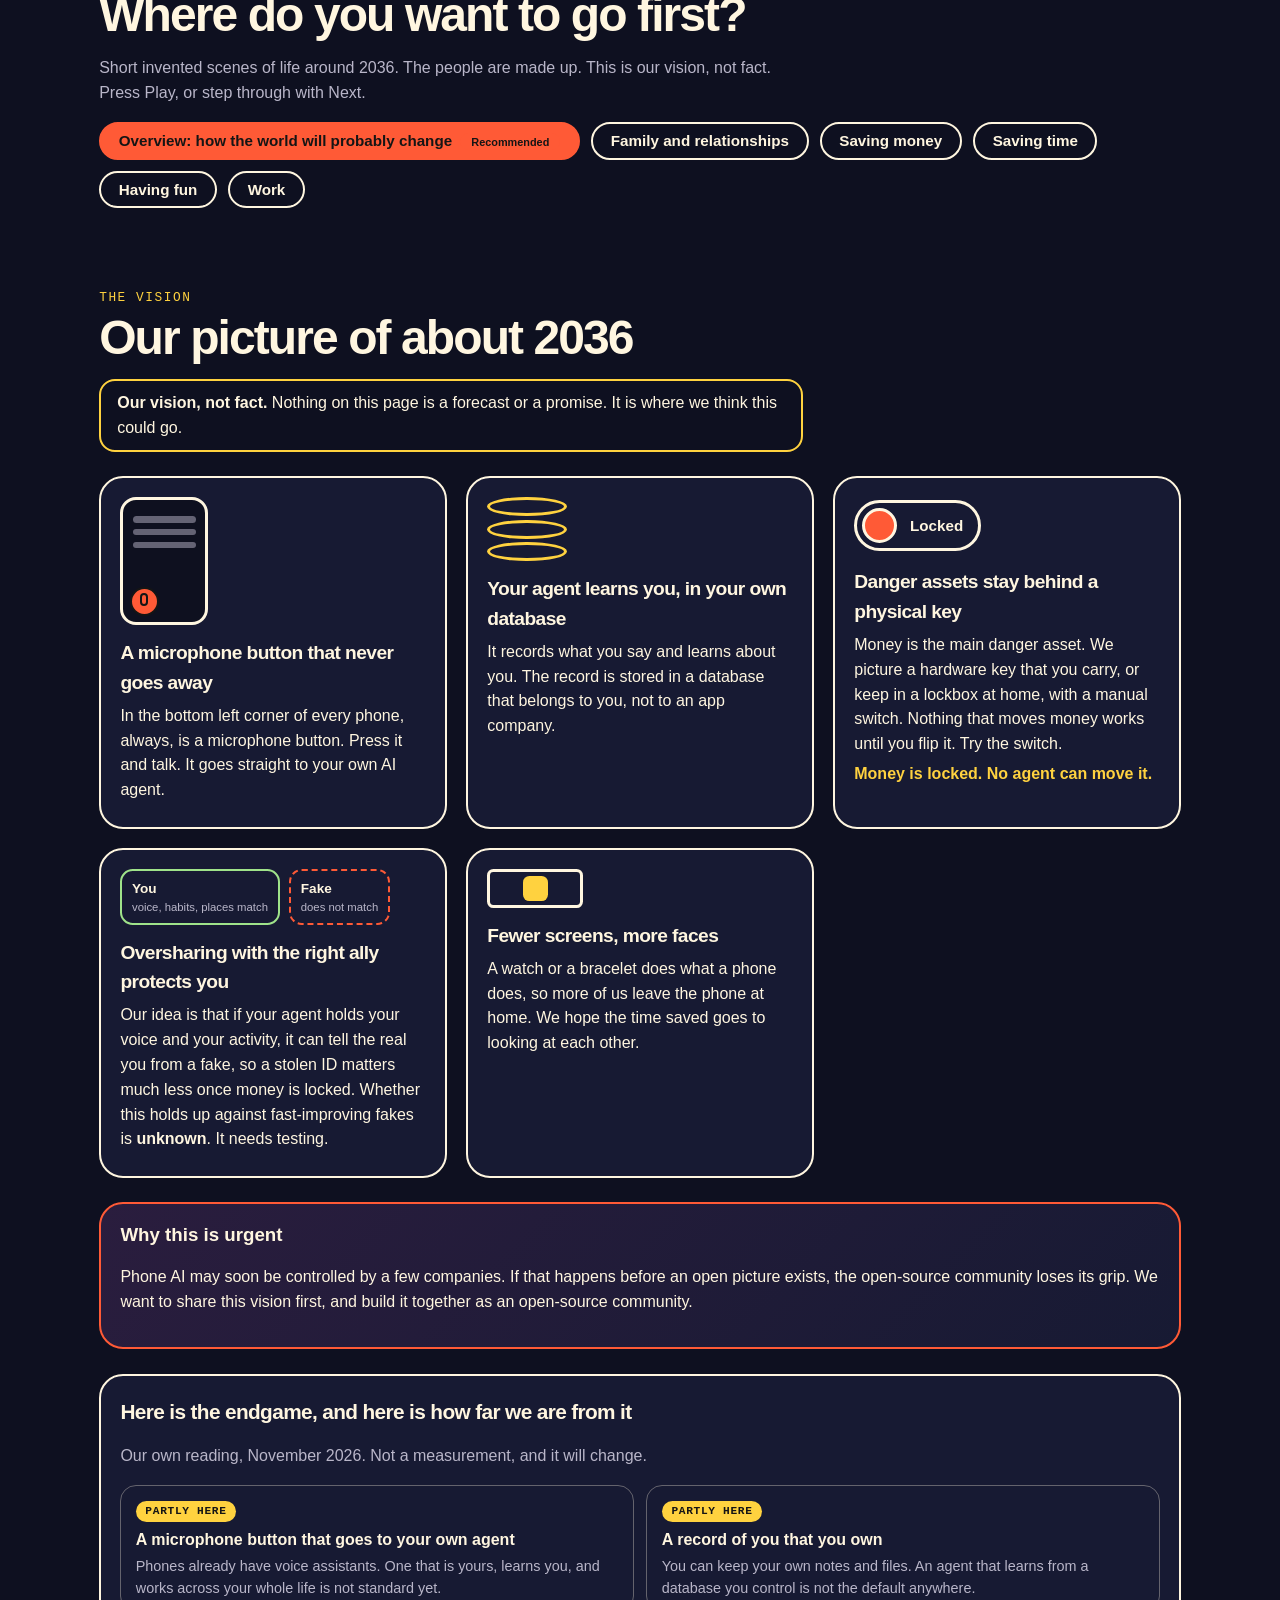
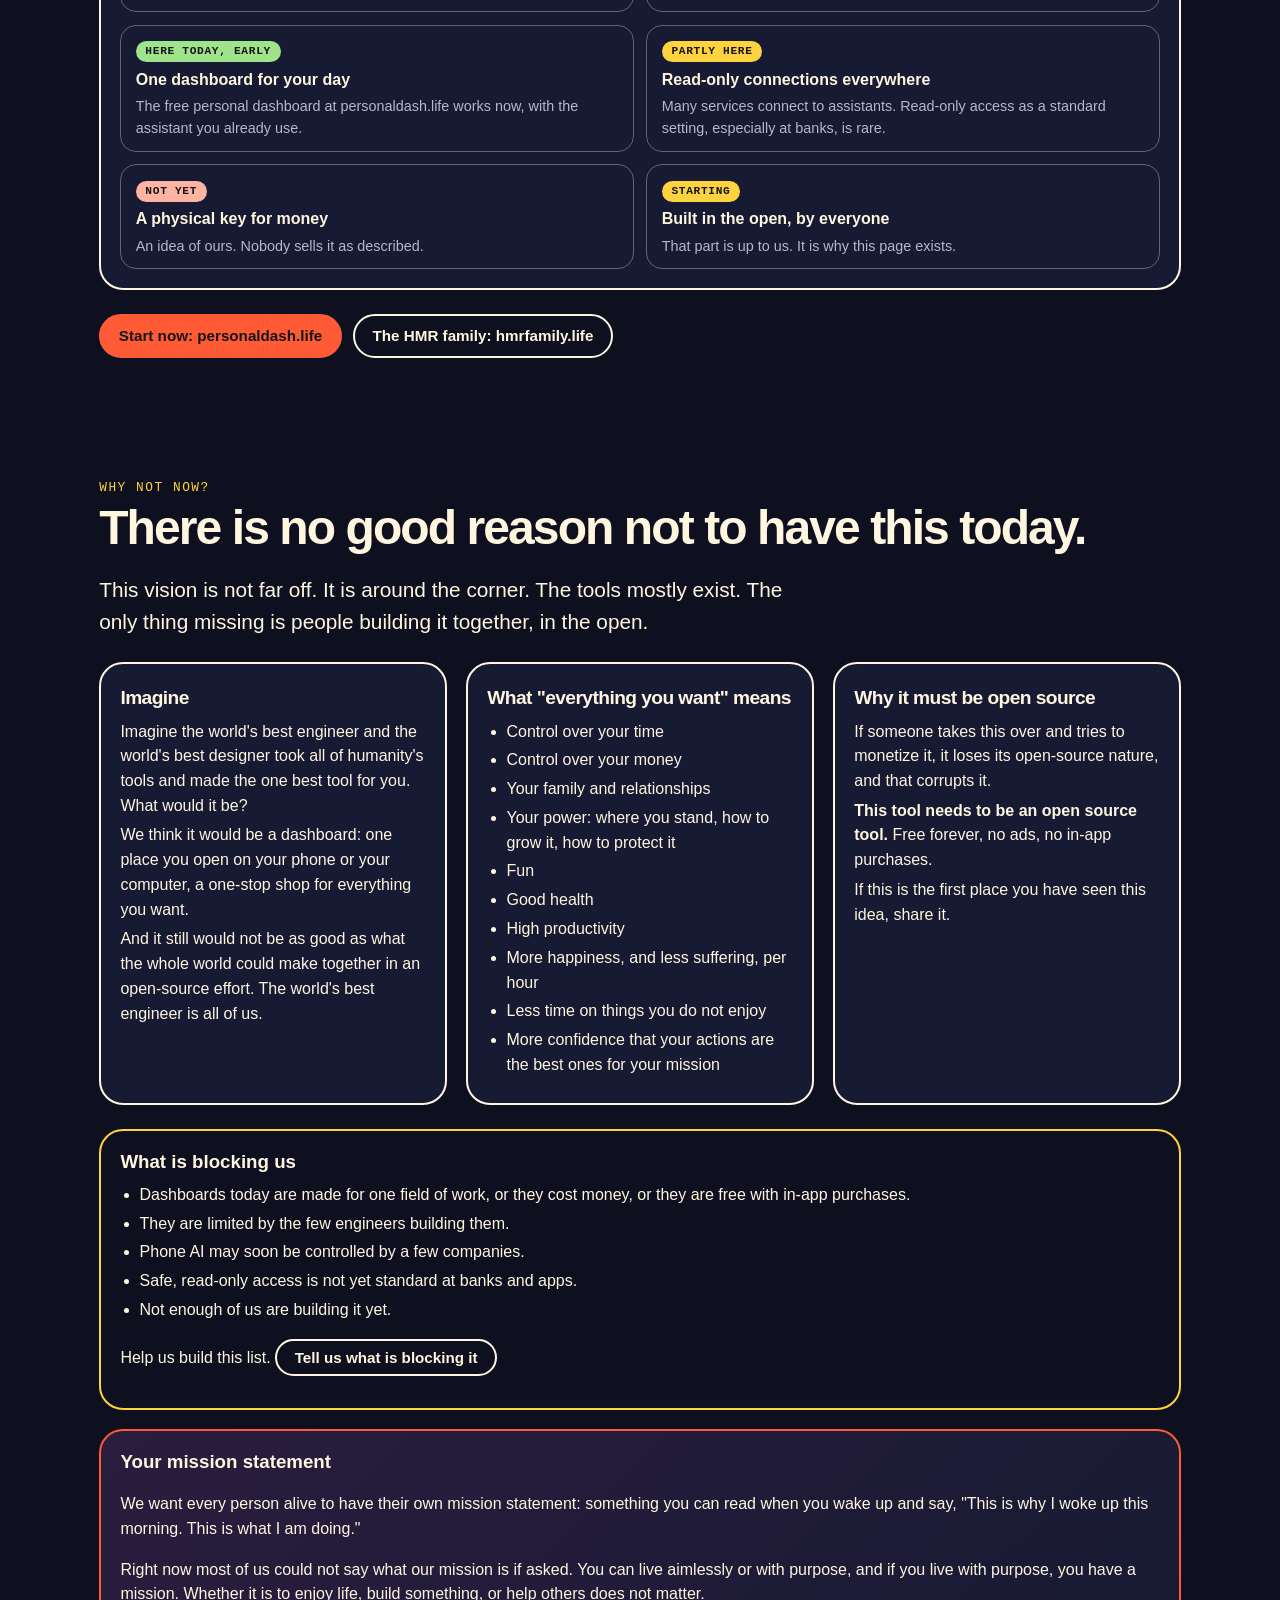
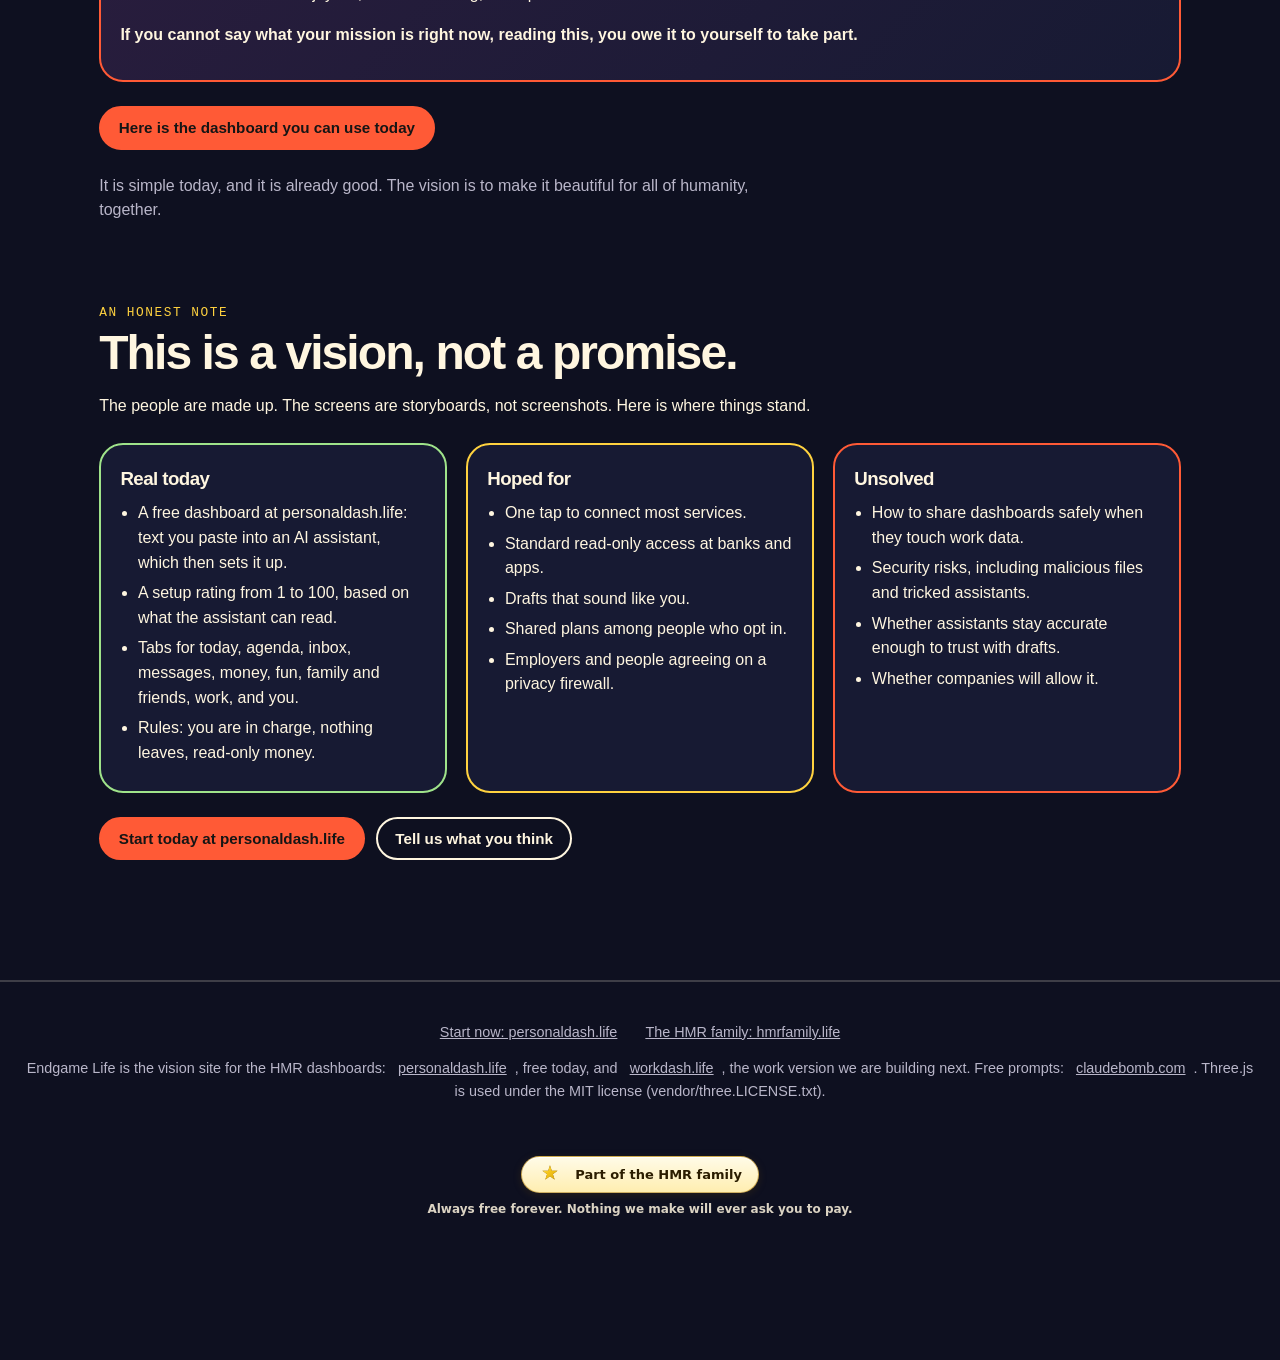
==== commit 580c830c: "Ownership caption with elevat.ing link at the top; Happy Thanksgiving 2026 line in the hero Co-Autho" ====
--- a/index.html
+++ b/index.html
@@ -3,10 +3,11 @@
 <meta name="description" content="If the free personal AI dashboard at personaldash.life succeeds, this is what life looks like in 2036. A vision, with each claim labeled.">
 <link rel="stylesheet" href="style.css"><style>header .hacts{display:flex;gap:.5rem;align-items:center;flex:none;margin-left:auto}@media(min-width:821px){header .hacts{margin-left:0}}header .hacts .pill{white-space:nowrap}@media(max-width:560px){header .hacts .pill{padding:.45rem .75rem;font-size:.85rem}header .hacts .hx{display:none}}</style></head><body>
 <a class="skip" href="#moments">Skip to the moments</a>
+<div class="elv8-cap" data-elv8-cap role="note" style="font:13px/1.45 system-ui,-apple-system,'Segoe UI',Roboto,sans-serif;text-align:center;padding:6px 12px;background:#fffdf8;color:#4a4760;border-bottom:1px solid #e8e3d6;position:fixed;top:0;left:0;right:0;z-index:40">This website is owned by the person who owns this website. <a href="https://elevat.ing/" style="color:inherit;font-weight:700">elevat.ing</a></div>
 <header><a class="logo" href="#top">endgame<b>.</b>life</a><nav class="hnav" aria-label="Sections"><a href="#path">Choose your path</a><a href="#vision">The vision</a><a href="#pitch">Why not now?</a></nav><span class="hacts"><button type="button" class="pill" data-hmr-login aria-label="Log in (coming soon)">Log in</button><a class="pill solid" href="https://personaldash.life" aria-label="Start now: personaldash.life">Start now<span class="hx">: personaldash.life</span></a></span></header>
 <nav class="rail" aria-label="Moments"><a href="#m1" aria-label="Moment 1: Day one"><span>1. Day one</span></a><a href="#m2" aria-label="Moment 2: Morning"><span>2. Morning</span></a><a href="#m3" aria-label="Moment 3: Inbox"><span>3. Inbox</span></a><a href="#m4" aria-label="Moment 4: Family and friends"><span>4. Family and friends</span></a><a href="#m5" aria-label="Moment 5: Planning a trip"><span>5. Planning a trip</span></a><a href="#m6" aria-label="Moment 6: Have fun"><span>6. Have fun</span></a><a href="#m7" aria-label="Moment 7: Work"><span>7. Work</span></a><a href="#m8" aria-label="Moment 8: Money"><span>8. Money</span></a><a href="#m9" aria-label="Moment 9: Public profile"><span>9. Public profile</span></a></nav>
 <section class="hero" id="top"><canvas id="gl" aria-hidden="true"></canvas>
-<div class="hero-in"><div class="eyebrow">A vision of 2036</div><h1>One dashboard. <em>Your whole life</em> in view.</h1>
+<div class="hero-in"><p class="tg-line" style="margin:0 0 .6rem;font-weight:700;opacity:.9">Happy Thanksgiving 2026. By this time next year, the world will be a totally different place.</p><div class="eyebrow">A vision of 2036</div><h1>One dashboard. <em>Your whole life</em> in view.</h1>
 <p class="lede">Imagine everyone has a calm page that runs the day: the plan, the inbox, the people, the trip, the fun. Nine moments from people who live that way, each labeled for what works today and what is still a hope.</p>
 <div class="cue"><a class="pill solid" href="#moments">See the nine moments</a><a class="pill" href="https://personaldash.life">Start today</a></div></div></section>
 <main id="moments"><section class="intro"><div class="eyebrow">If personaldash.life succeeds</div><h2>This is life in 2036.</h2>
@@ -126,4 +127,5 @@
 <script>/* hmr-card fallback: if the card player never loads, demo buttons open a still picture */(function(){var d=document,w=window,up=0;if(!d.addEventListener)return;w.addEventListener("load",function(){up=1},false);d.addEventListener("click",function(e){if(!up||w.HMRCard)return;var t=e.target;while(t&&t.getAttribute&&!t.getAttribute("data-hmr-card"))t=t.parentNode;if(t&&t.getAttribute){e.preventDefault();w.location.href="hmr-card/still.html"}},false)})();</script>
 <script src="hmr-card/hmr-card.js?v=4" defer></script>
 <script src="hmr-dock.js?v=6.8.2" data-site="endgame.life" data-design=".dfab" data-design-panel=".dpanel" defer></script><script src="https://hmrfamily.life/x/hmr-aud.js?v=1" defer></script>
+<script>(function(){var c=document.querySelector("[data-elv8-cap]"),h=document.querySelector("body>header");if(!c||!h)return;function f(){var y=c.offsetHeight;h.style.top=y+"px";document.body.style.paddingTop=y+"px"}f();addEventListener("resize",f)})();</script>
 </body></html>
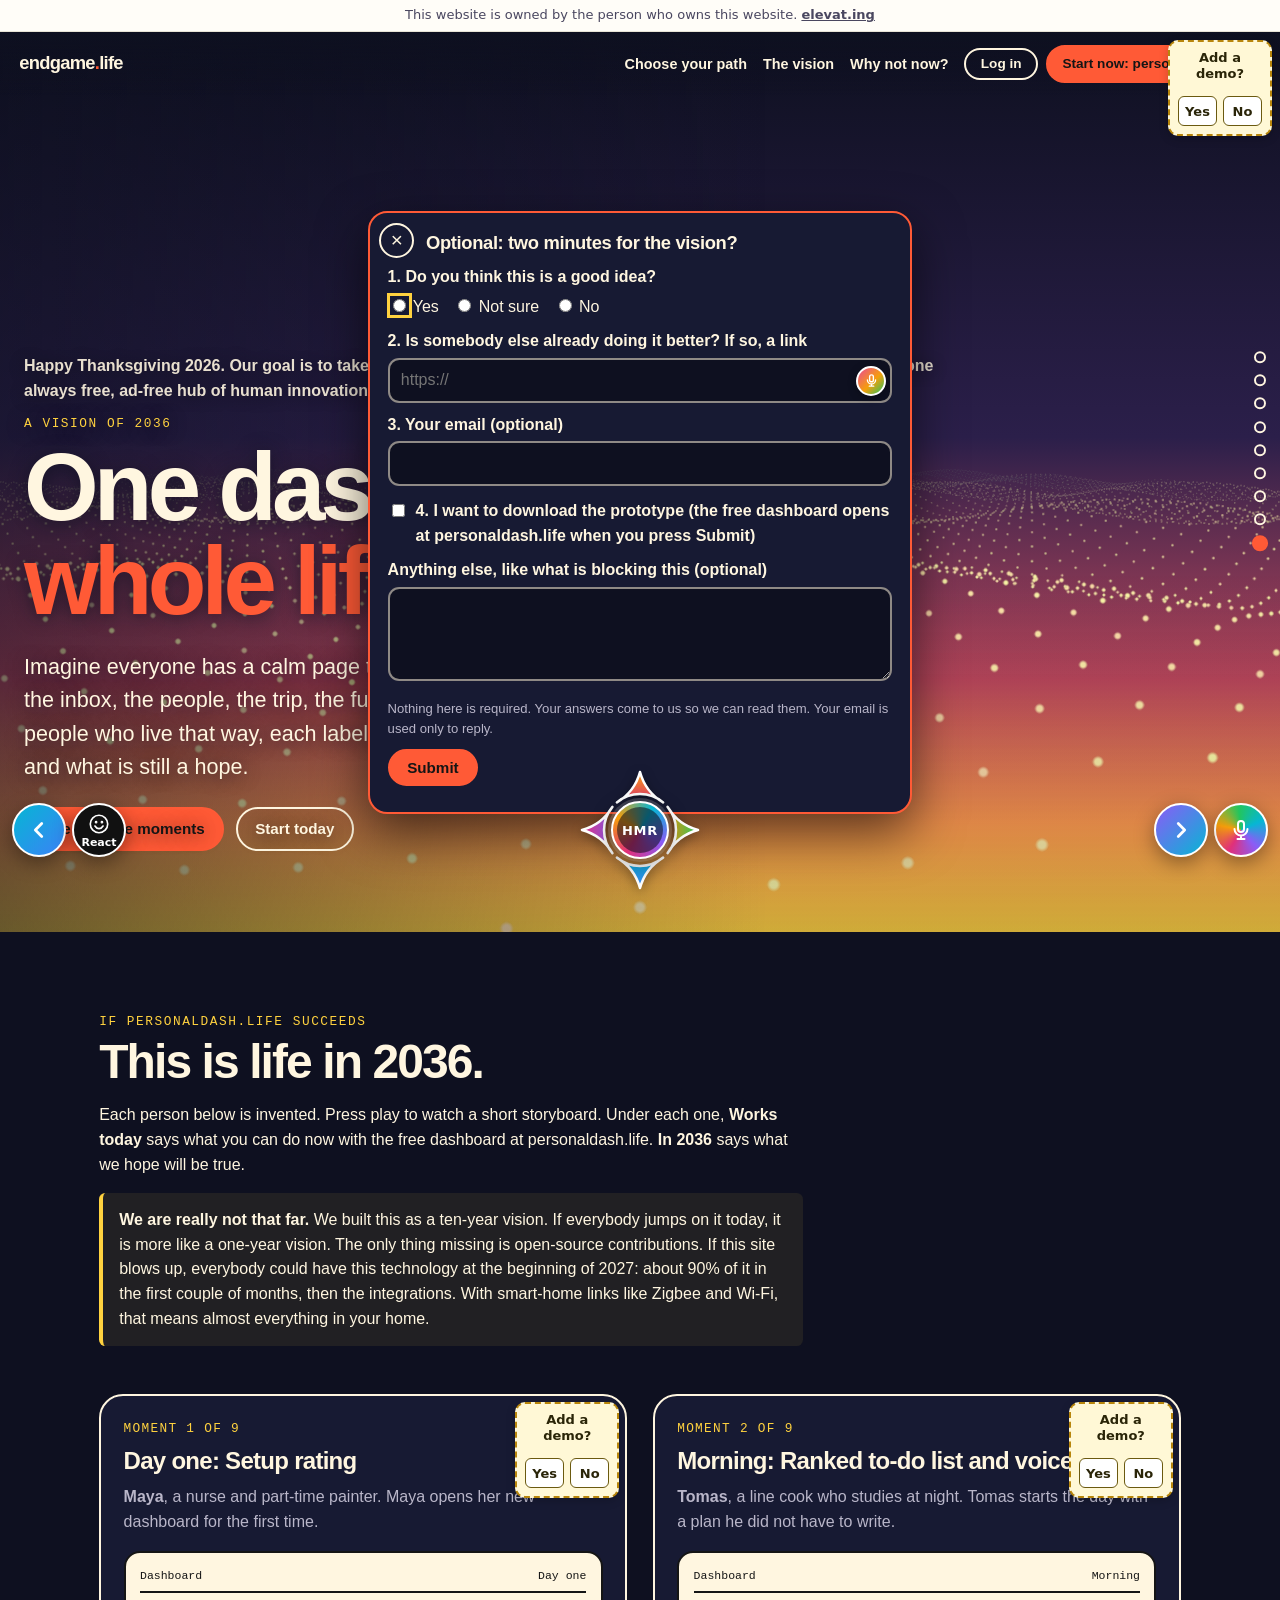
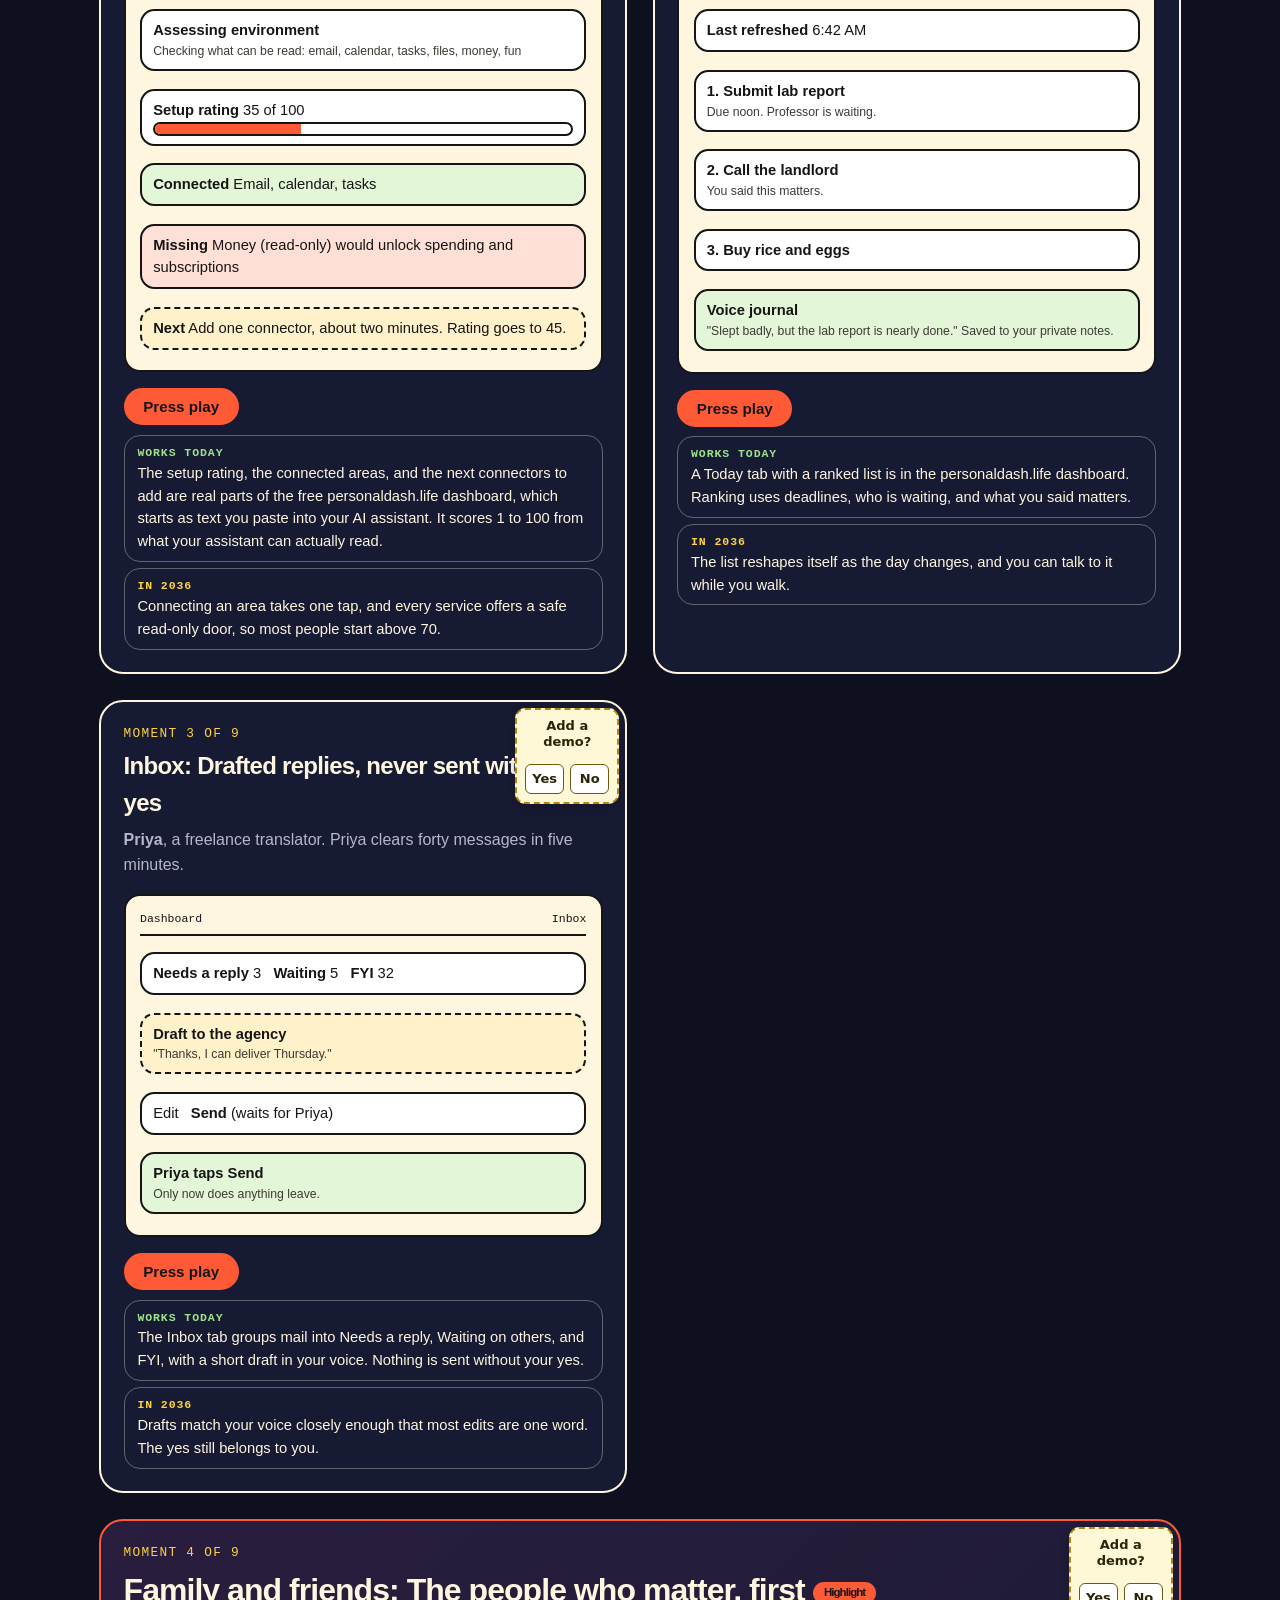
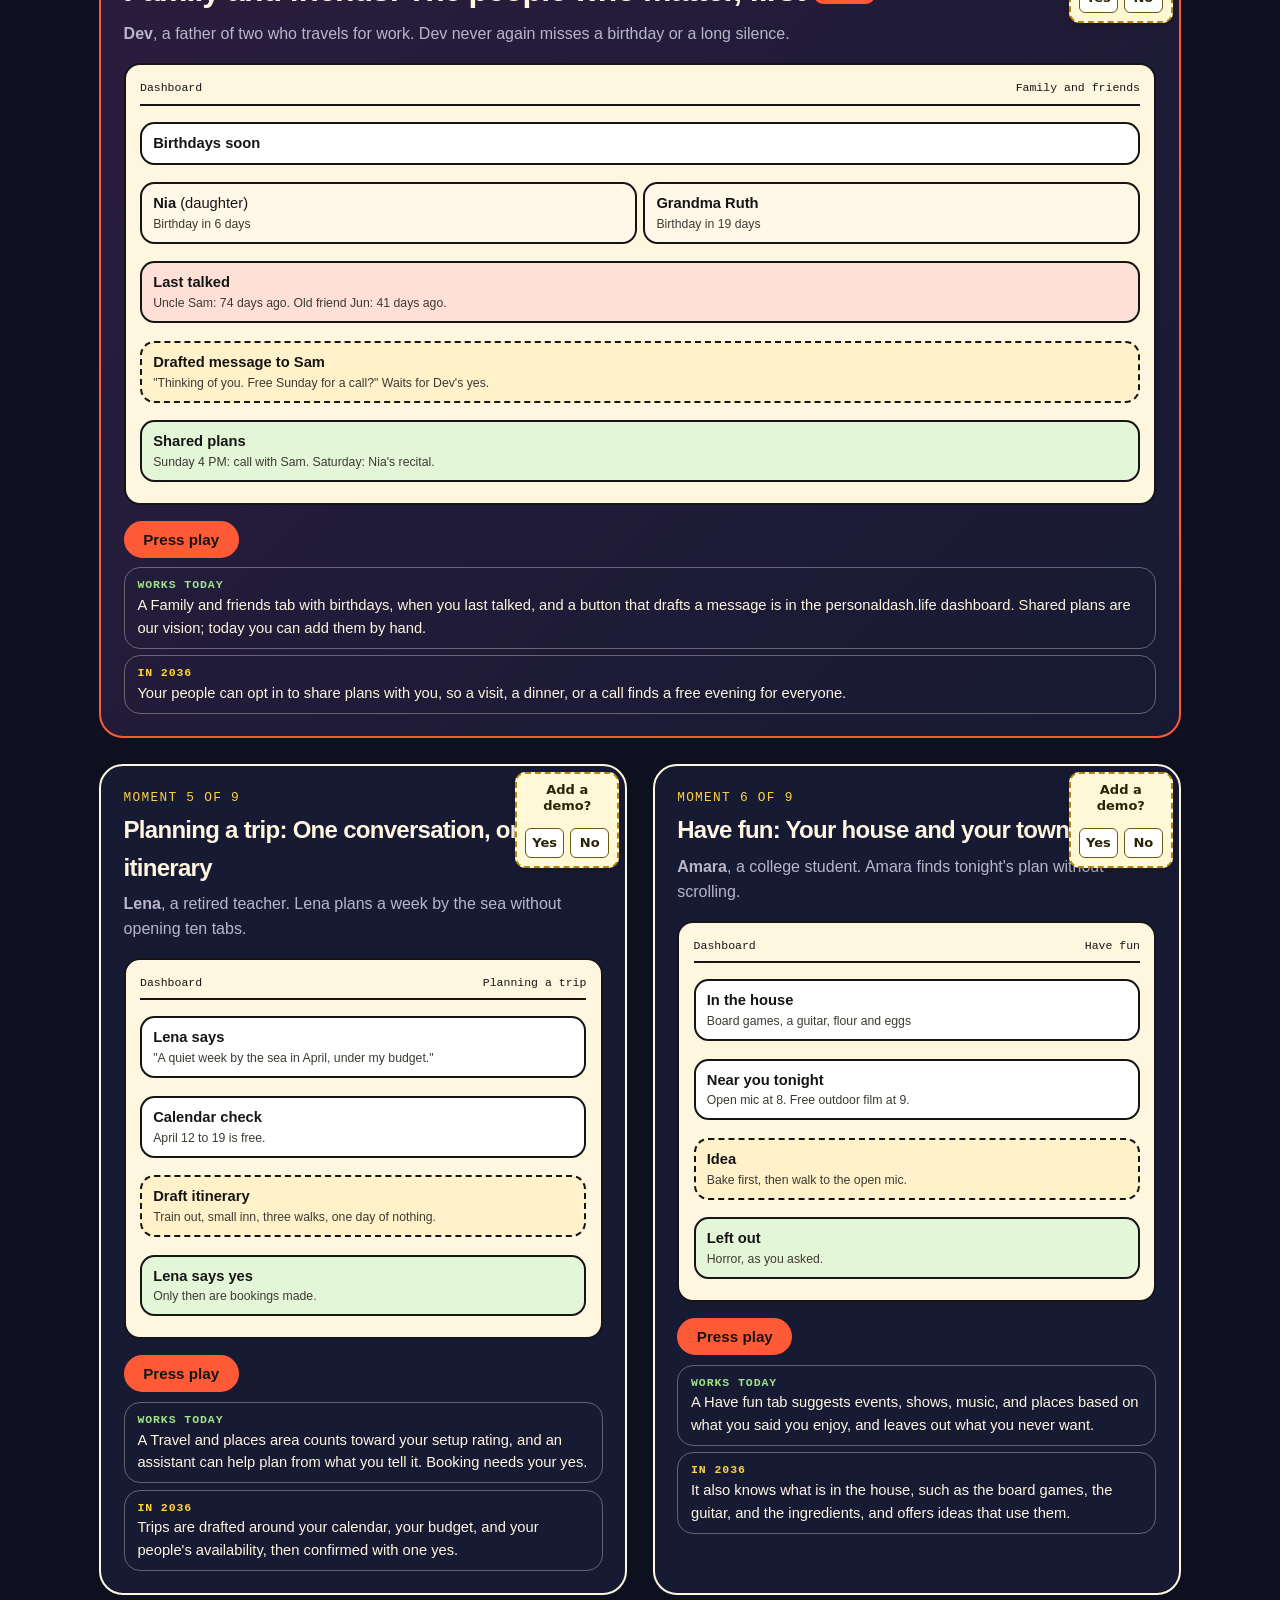
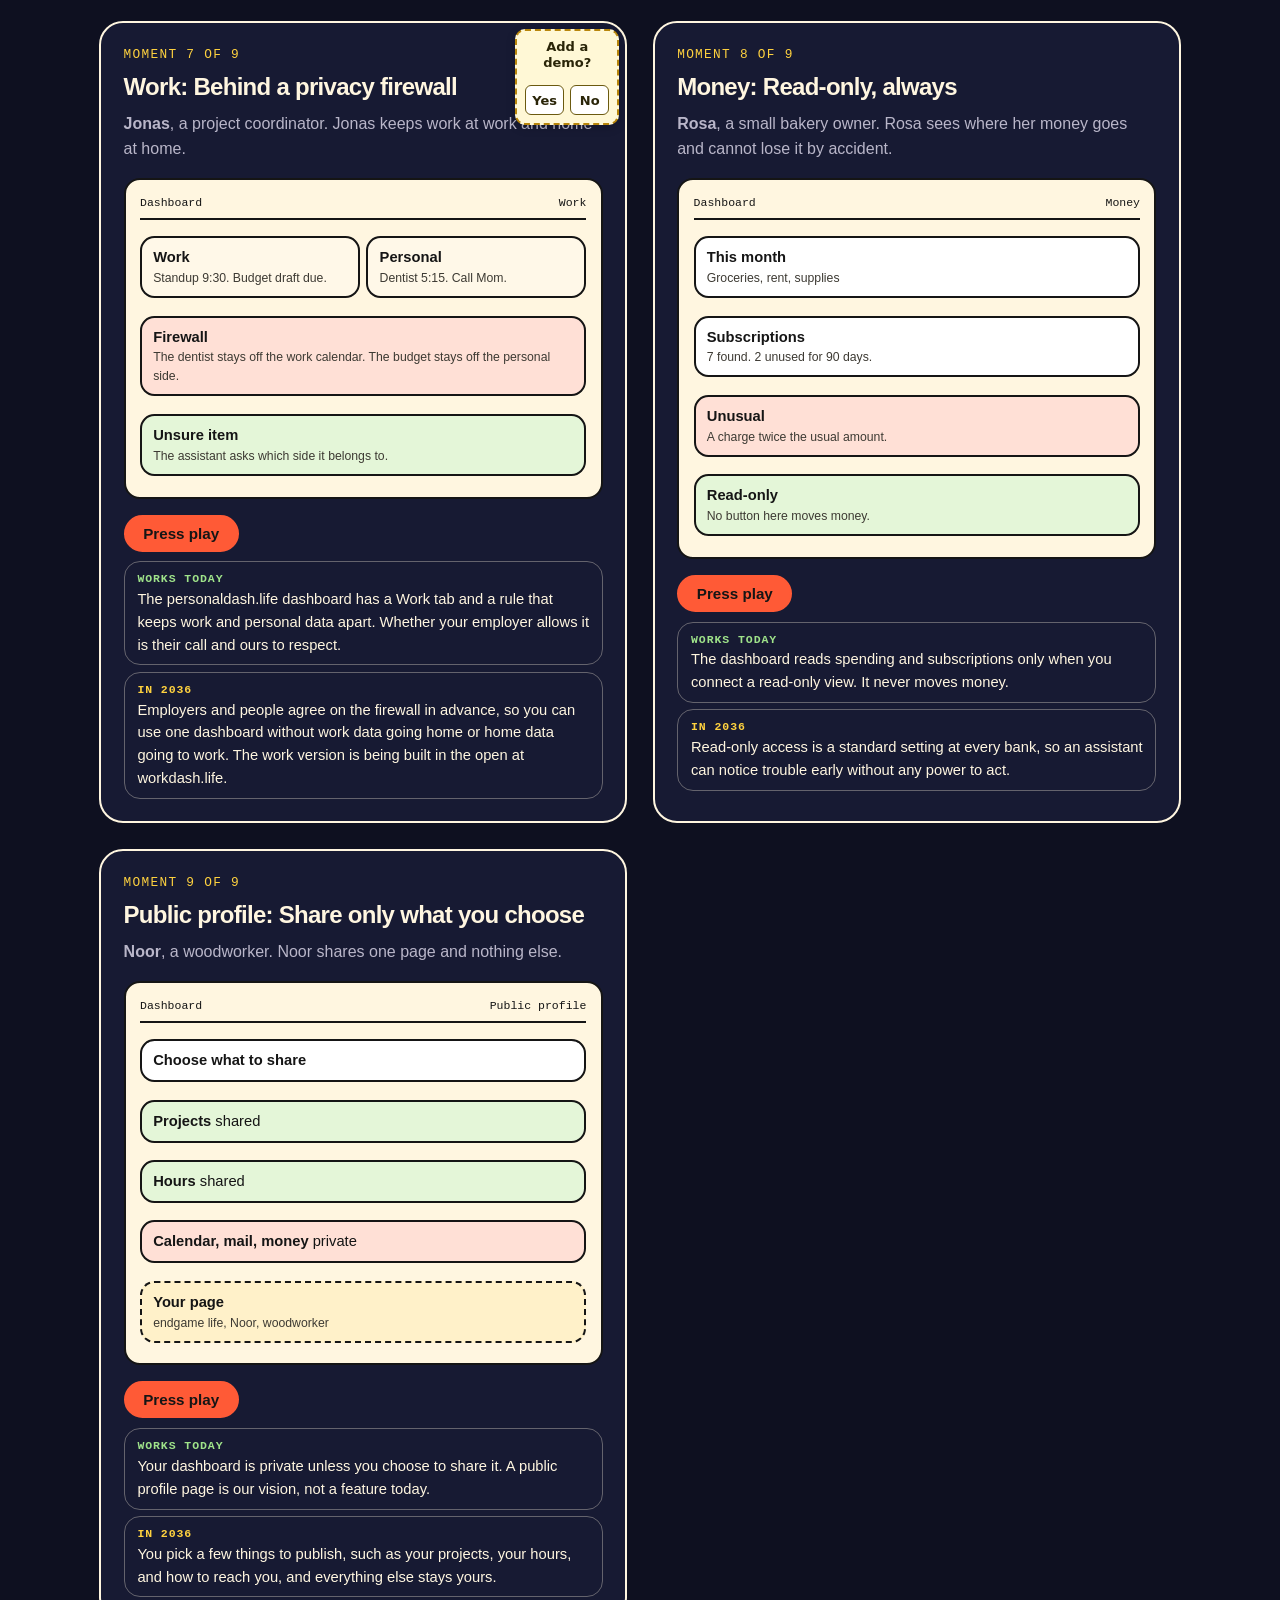
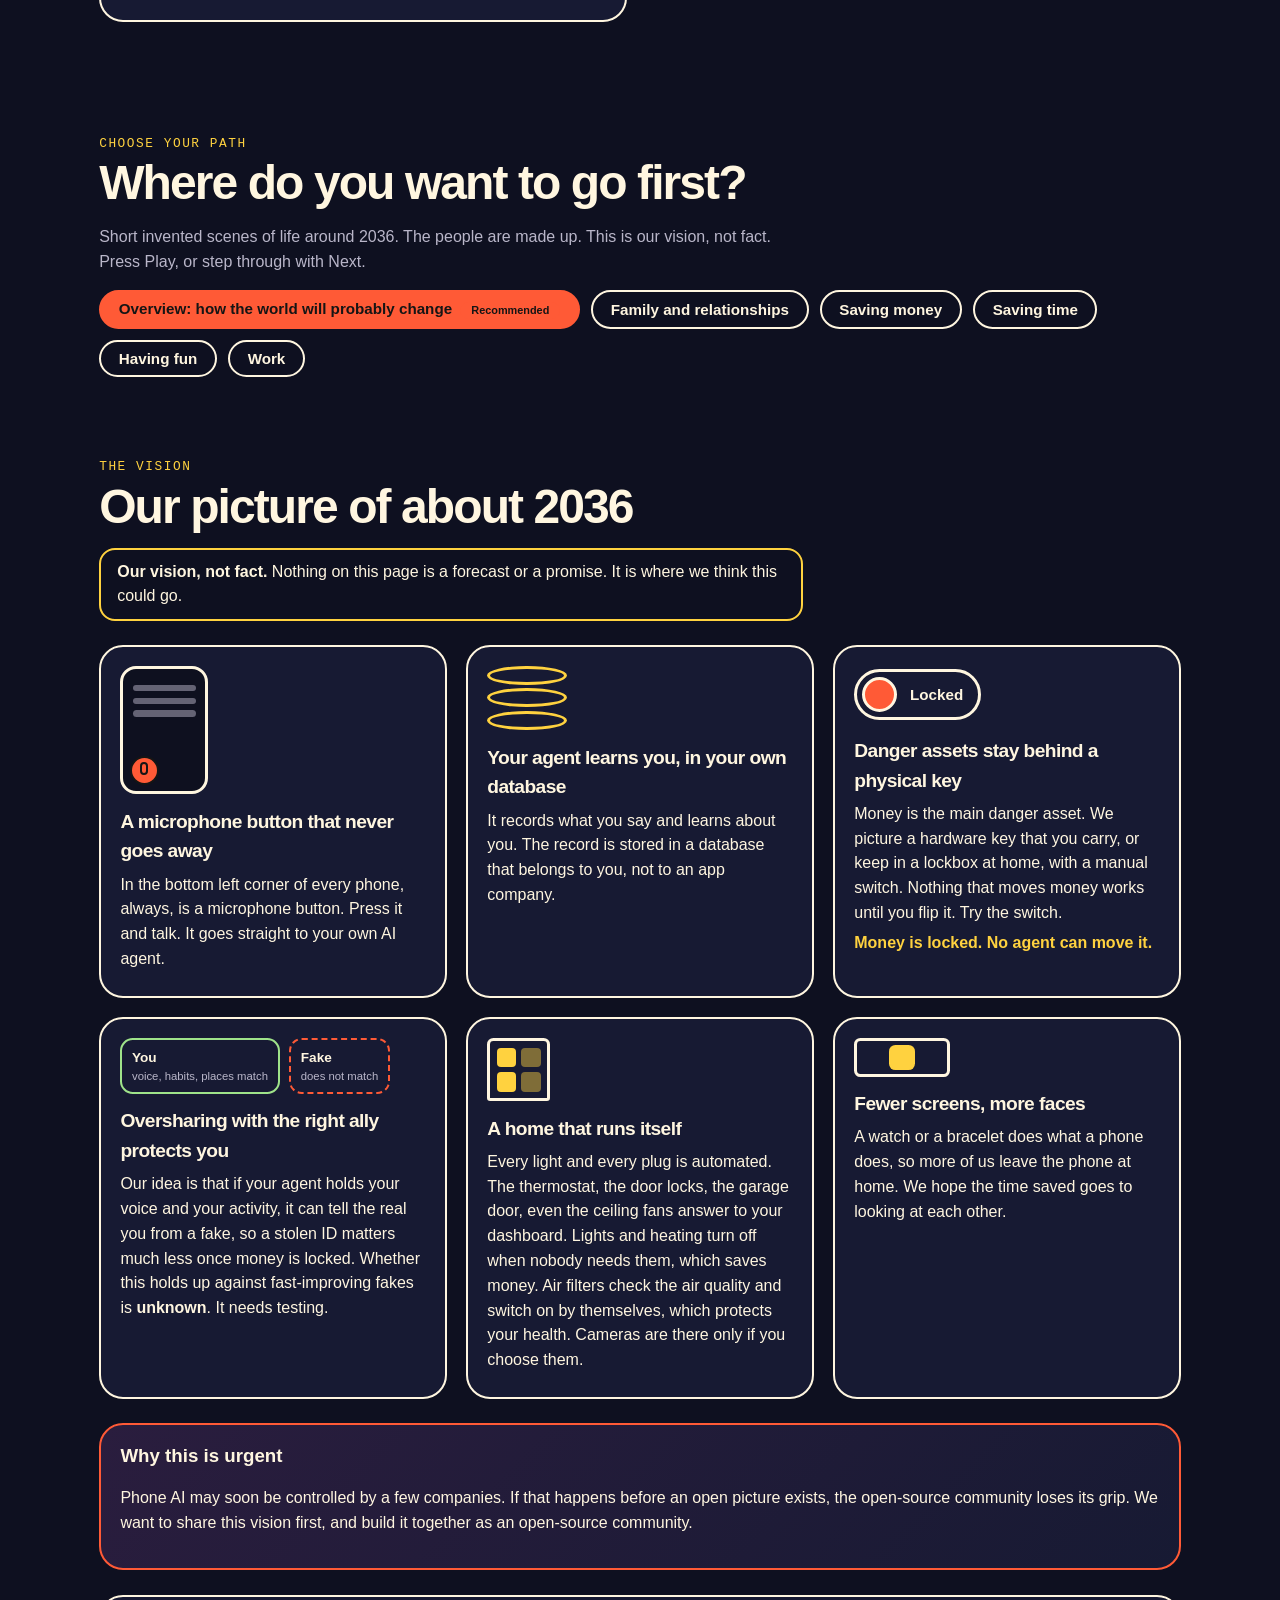
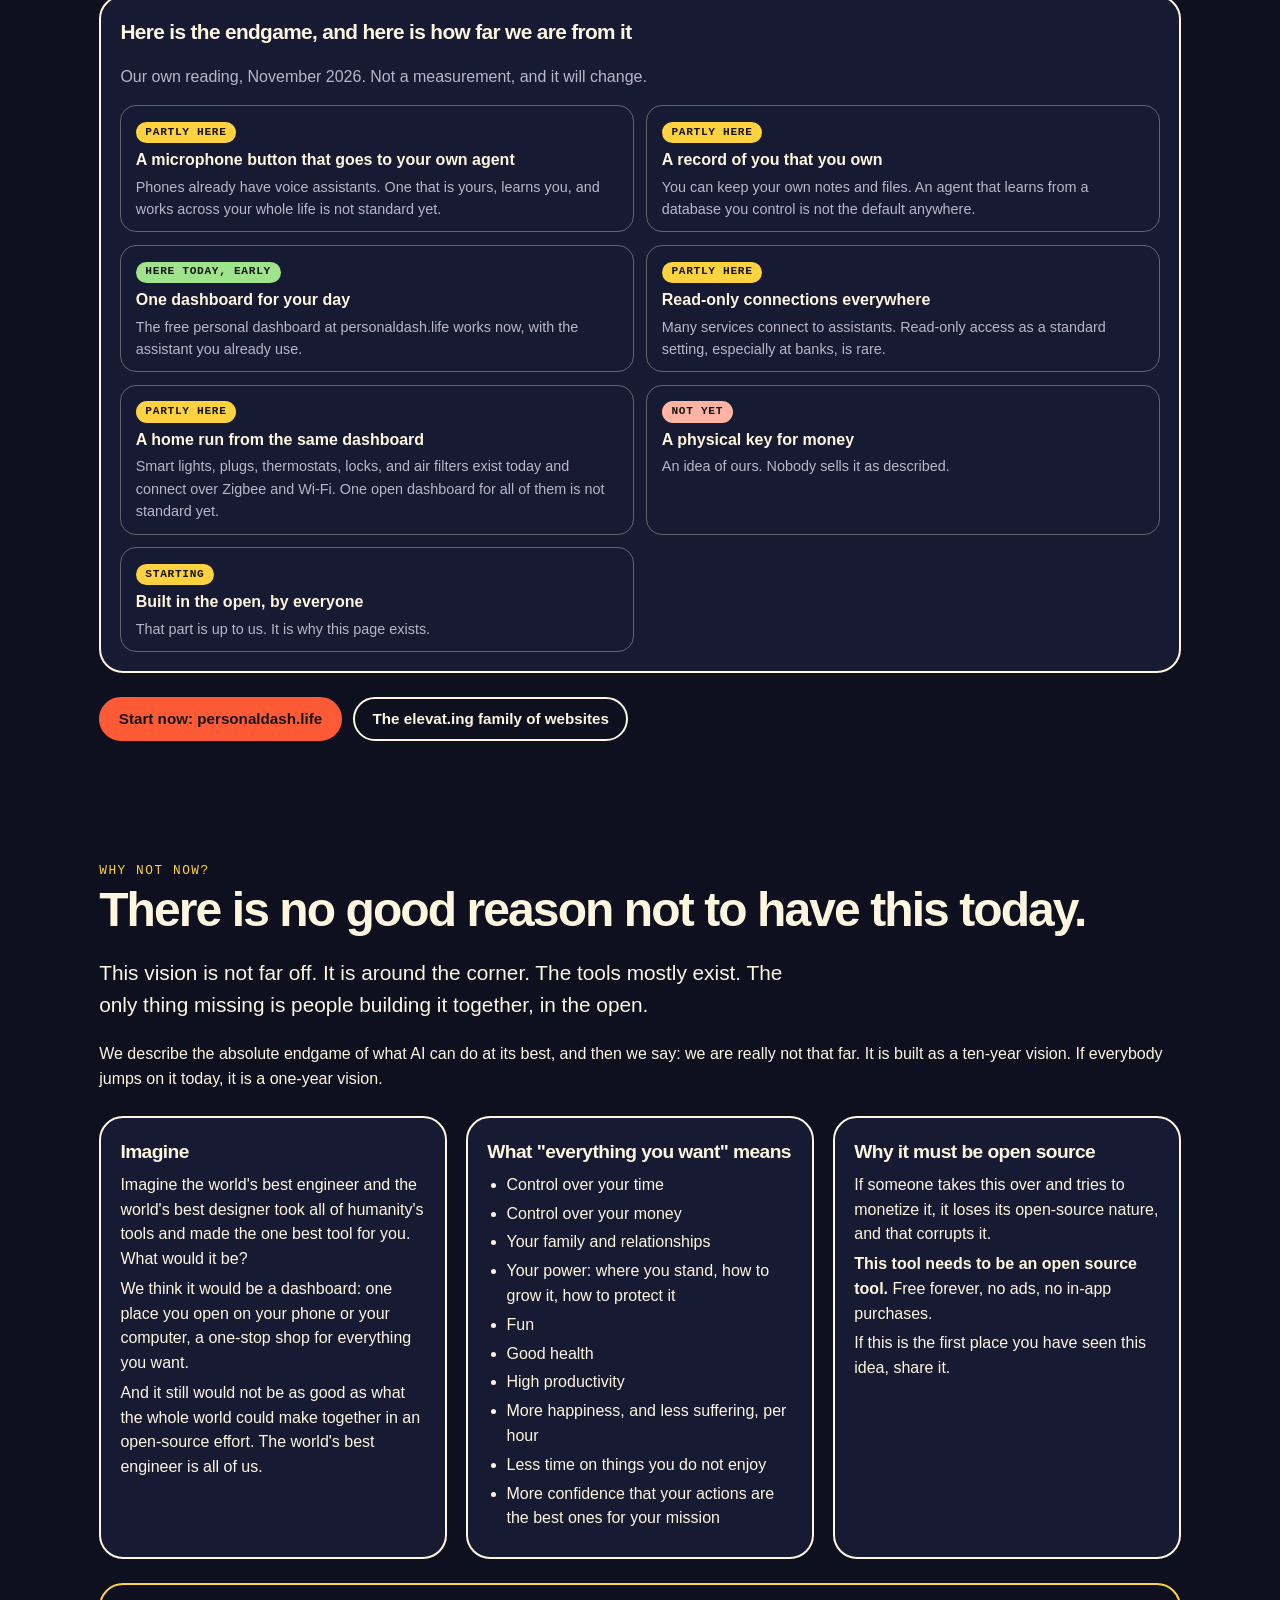
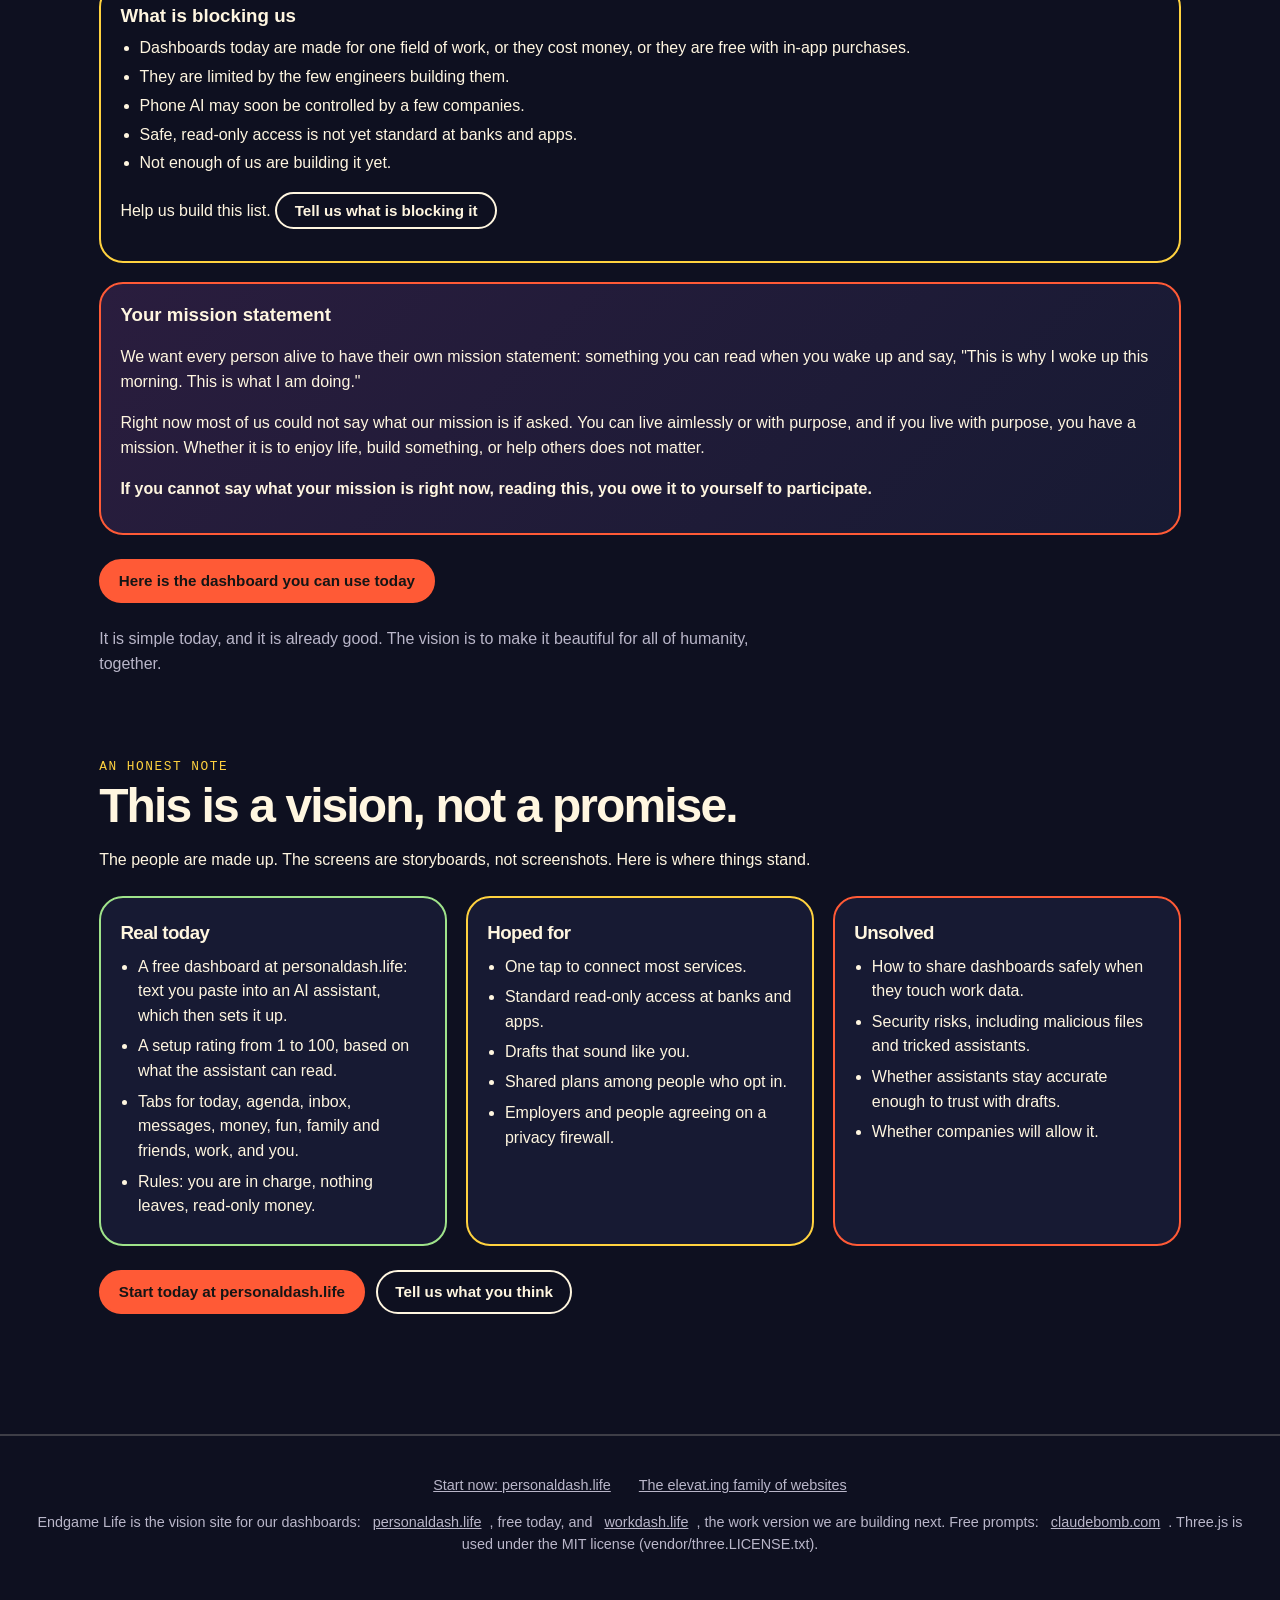
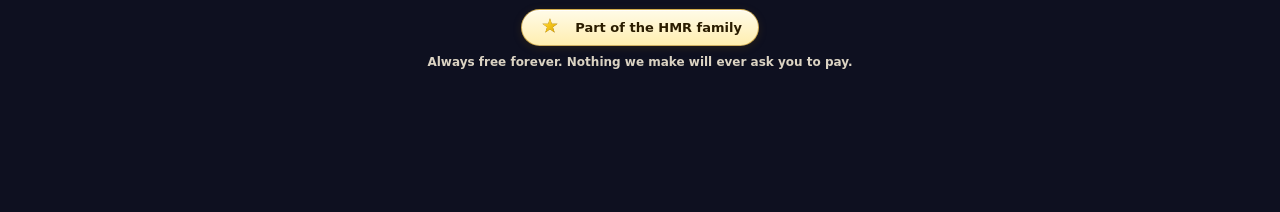
==== commit caa61da6: "M-0519, M-0521, M-0522, M-0523, M-0566, M-0567, M-0568, M-1226, M-1227, M-1228, M-1230: final Thanks" ====
--- a/index.html
+++ b/index.html
@@ -7,15 +7,16 @@
 <header><a class="logo" href="#top">endgame<b>.</b>life</a><nav class="hnav" aria-label="Sections"><a href="#path">Choose your path</a><a href="#vision">The vision</a><a href="#pitch">Why not now?</a></nav><span class="hacts"><button type="button" class="pill" data-hmr-login aria-label="Log in (coming soon)">Log in</button><a class="pill solid" href="https://personaldash.life" aria-label="Start now: personaldash.life">Start now<span class="hx">: personaldash.life</span></a></span></header>
 <nav class="rail" aria-label="Moments"><a href="#m1" aria-label="Moment 1: Day one"><span>1. Day one</span></a><a href="#m2" aria-label="Moment 2: Morning"><span>2. Morning</span></a><a href="#m3" aria-label="Moment 3: Inbox"><span>3. Inbox</span></a><a href="#m4" aria-label="Moment 4: Family and friends"><span>4. Family and friends</span></a><a href="#m5" aria-label="Moment 5: Planning a trip"><span>5. Planning a trip</span></a><a href="#m6" aria-label="Moment 6: Have fun"><span>6. Have fun</span></a><a href="#m7" aria-label="Moment 7: Work"><span>7. Work</span></a><a href="#m8" aria-label="Moment 8: Money"><span>8. Money</span></a><a href="#m9" aria-label="Moment 9: Public profile"><span>9. Public profile</span></a></nav>
 <section class="hero" id="top"><canvas id="gl" aria-hidden="true"></canvas>
-<div class="hero-in"><p class="tg-line" style="margin:0 0 .6rem;font-weight:700;opacity:.9">Happy Thanksgiving 2026. By this time next year, the world will be a totally different place.</p><div class="eyebrow">A vision of 2036</div><h1>One dashboard. <em>Your whole life</em> in view.</h1>
+<div class="hero-in"><p class="tg-line" style="margin:0 0 .6rem;font-weight:700;opacity:.9">Happy Thanksgiving 2026. Our goal is to take all of the best content from across the internet and consolidate it into one always free, ad-free hub of human innovation. By this time next year, the world will be a totally different place.</p><div class="eyebrow">A vision of 2036</div><h1>One dashboard. <em>Your whole life</em> in view.</h1>
 <p class="lede">Imagine everyone has a calm page that runs the day: the plan, the inbox, the people, the trip, the fun. Nine moments from people who live that way, each labeled for what works today and what is still a hope.</p>
 <div class="cue"><a class="pill solid" href="#moments">See the nine moments</a><a class="pill" href="https://personaldash.life">Start today</a></div></div></section>
 <main id="moments"><section class="intro"><div class="eyebrow">If personaldash.life succeeds</div><h2>This is life in 2036.</h2>
-<p>Each person below is invented. Press play to watch a short storyboard. Under each one, <b>Works today</b> says what you can do now with the free dashboard at personaldash.life. <b>In 2036</b> says what we hope will be true.</p></section>
+<p>Each person below is invented. Press play to watch a short storyboard. Under each one, <b>Works today</b> says what you can do now with the free dashboard at personaldash.life. <b>In 2036</b> says what we hope will be true.</p>
+<p class="soon"><b>We are really not that far.</b> We built this as a ten-year vision. If everybody jumps on it today, it is more like a one-year vision. The only thing missing is open-source contributions. If this site blows up, everybody could have this technology at the beginning of 2027: about 90% of it in the first couple of months, then the integrations. With smart-home links like Zigbee and Wi-Fi, that means almost everything in your home.</p></section>
 <div class="grid"><article class="moment" id="m1" data-steps="5">
 <div class="num">MOMENT 1 OF 9</div><h3>Day one: Setup rating</h3>
 <p class="who"><b>Maya</b>, a nurse and part-time painter. Maya opens her new dashboard for the first time.</p>
-<div class="screen" aria-live="polite"><div class="bar"><span>Dashboard</span><span>Day one</span></div><div class="fw"><div class='step '><b>Survey</b><small>Checking what can be read: email, calendar, tasks, files, money, fun</small></div><div class='step '><b>Setup rating</b> 35 of 100<div class='meter'><i style='--w:35%'></i></div></div><div class='step ok'><b>Connected</b> Email, calendar, tasks</div><div class='step warn'><b>Missing</b> Money (read-only) would unlock spending and subscriptions</div><div class='step draft'><b>Next</b> Add one connector, about two minutes. Rating goes to 45.</div></div></div>
+<div class="screen" aria-live="polite"><div class="bar"><span>Dashboard</span><span>Day one</span></div><div class="fw"><div class='step '><b>Assessing environment</b><small>Checking what can be read: email, calendar, tasks, files, money, fun</small></div><div class='step '><b>Setup rating</b> 35 of 100<div class='meter'><i style='--w:35%'></i></div></div><div class='step ok'><b>Connected</b> Email, calendar, tasks</div><div class='step warn'><b>Missing</b> Money (read-only) would unlock spending and subscriptions</div><div class='step draft'><b>Next</b> Add one connector, about two minutes. Rating goes to 45.</div></div></div>
 <div class="ctl"><button class="pill solid" type="button" data-hmr-card="moment-day-one" aria-label="Press play: Day one">Press play</button></div>
 <div class="labels"><p class="today"><b>Works today</b>The setup rating, the connected areas, and the next connectors to add are real parts of the free personaldash.life dashboard, which starts as text you paste into your AI assistant. It scores 1 to 100 from what your assistant can actually read.</p><p class="y36"><b>In 2036</b>Connecting an area takes one tap, and every service offers a safe read-only door, so most people start above 70.</p></div></article><article class="moment" id="m2" data-steps="5">
 <div class="num">MOMENT 2 OF 9</div><h3>Morning: Ranked to-do list and voice journal</h3>
@@ -69,6 +70,7 @@
 <article class="vcard"><div class="db" aria-hidden="true"><b></b><b></b><b></b></div><h3>Your agent learns you, in your own database</h3><p>It records what you say and learns about you. The record is stored in a database that belongs to you, not to an app company.</p></article>
 <article class="vcard"><div class="keyd"><button class="keysw" type="button" aria-pressed="false"><span class="knob"></span><span class="kl">Locked</span></button></div><h3>Danger assets stay behind a physical key</h3><p>Money is the main danger asset. We picture a hardware key that you carry, or keep in a lockbox at home, with a manual switch. Nothing that moves money works until you flip it. Try the switch.</p><p class="state" aria-live="polite">Money is locked. No agent can move it.</p></article>
 <article class="vcard"><div class="pair" aria-hidden="true"><div><b>You</b><small>voice, habits, places match</small></div><div class="fake"><b>Fake</b><small>does not match</small></div></div><h3>Oversharing with the right ally protects you</h3><p>Our idea is that if your agent holds your voice and your activity, it can tell the real you from a fake, so a stolen ID matters much less once money is locked. Whether this holds up against fast-improving fakes is <b>unknown</b>. It needs testing.</p></article>
+<article class="vcard"><div class="home" aria-hidden="true"><span></span><span></span><span></span><span></span></div><h3>A home that runs itself</h3><p>Every light and every plug is automated. The thermostat, the door locks, the garage door, even the ceiling fans answer to your dashboard. Lights and heating turn off when nobody needs them, which saves money. Air filters check the air quality and switch on by themselves, which protects your health. Cameras are there only if you choose them.</p></article>
 <article class="vcard"><div class="wear" aria-hidden="true"><span></span></div><h3>Fewer screens, more faces</h3><p>A watch or a bracelet does what a phone does, so more of us leave the phone at home. We hope the time saved goes to looking at each other.</p></article>
 </div>
 <div class="urgent"><h3>Why this is urgent</h3><p>Phone AI may soon be controlled by a few companies. If that happens before an open picture exists, the open-source community loses its grip. We want to share this vision first, and build it together as an open-source community.</p></div>
@@ -79,12 +81,14 @@
 <li><span class="st part">Partly here</span><b>A record of you that you own</b><small>You can keep your own notes and files. An agent that learns from a database you control is not the default anywhere.</small></li>
 <li><span class="st yes">Here today, early</span><b>One dashboard for your day</b><small>The free personal dashboard at personaldash.life works now, with the assistant you already use.</small></li>
 <li><span class="st part">Partly here</span><b>Read-only connections everywhere</b><small>Many services connect to assistants. Read-only access as a standard setting, especially at banks, is rare.</small></li>
+<li><span class="st part">Partly here</span><b>A home run from the same dashboard</b><small>Smart lights, plugs, thermostats, locks, and air filters exist today and connect over Zigbee and Wi-Fi. One open dashboard for all of them is not standard yet.</small></li>
 <li><span class="st no">Not yet</span><b>A physical key for money</b><small>An idea of ours. Nobody sells it as described.</small></li>
 <li><span class="st part">Starting</span><b>Built in the open, by everyone</b><small>That part is up to us. It is why this page exists.</small></li>
 </ul></div>
-<div class="links"><a class="pill solid" href="https://personaldash.life">Start now: personaldash.life</a><a class="pill" href="https://hmrfamily.life">The HMR family: hmrfamily.life</a></div></section>
+<div class="links"><a class="pill solid" href="https://personaldash.life">Start now: personaldash.life</a><a class="pill" href="https://elevat.ing/">The elevat.ing family of websites</a></div></section>
 <section class="pitch" id="pitch" aria-labelledby="pitch-h"><div class="eyebrow">Why not now?</div><h2 id="pitch-h">There is no good reason not to have this today.</h2>
 <p class="big">This vision is not far off. It is around the corner. The tools mostly exist. The only thing missing is people building it together, in the open.</p>
+<p>We describe the absolute endgame of what AI can do at its best, and then we say: we are really not that far. It is built as a ten-year vision. If everybody jumps on it today, it is a one-year vision.</p>
 <div class="pgrid">
 <article class="vcard"><h3>Imagine</h3><p>Imagine the world's best engineer and the world's best designer took all of humanity's tools and made the one best tool for you. What would it be?</p><p>We think it would be a dashboard: one place you open on your phone or your computer, a one-stop shop for everything you want.</p><p>And it still would not be as good as what the whole world could make together in an open-source effort. The world's best engineer is all of us.</p></article>
 <article class="vcard"><h3>What "everything you want" means</h3><ul class="want"><li>Control over your time</li><li>Control over your money</li><li>Your family and relationships</li><li>Your power: where you stand, how to grow it, how to protect it</li><li>Fun</li><li>Good health</li><li>High productivity</li><li>More happiness, and less suffering, per hour</li><li>Less time on things you do not enjoy</li><li>More confidence that your actions are the best ones for your mission</li></ul></article>
@@ -97,7 +101,7 @@
 <li>Safe, read-only access is not yet standard at banks and apps.</li>
 <li>Not enough of us are building it yet.</li>
 </ul><p>Help us build this list. <button type="button" class="pill" data-egfb-open>Tell us what is blocking it</button></p></div>
-<div class="urgent mission"><h3>Your mission statement</h3><p>We want every person alive to have their own mission statement: something you can read when you wake up and say, "This is why I woke up this morning. This is what I am doing."</p><p>Right now most of us could not say what our mission is if asked. You can live aimlessly or with purpose, and if you live with purpose, you have a mission. Whether it is to enjoy life, build something, or help others does not matter.</p><p><b>If you cannot say what your mission is right now, reading this, you owe it to yourself to take part.</b></p></div>
+<div class="urgent mission"><h3>Your mission statement</h3><p>We want every person alive to have their own mission statement: something you can read when you wake up and say, "This is why I woke up this morning. This is what I am doing."</p><p>Right now most of us could not say what our mission is if asked. You can live aimlessly or with purpose, and if you live with purpose, you have a mission. Whether it is to enjoy life, build something, or help others does not matter.</p><p><b>If you cannot say what your mission is right now, reading this, you owe it to yourself to participate.</b></p></div>
 <p class="links"><a class="pill solid" href="https://personaldash.life">Here is the dashboard you can use today</a></p>
 <p class="note">It is simple today, and it is already good. The vision is to make it beautiful for all of humanity, together.</p>
 </section>
@@ -108,7 +112,7 @@
 <div class="card b"><h3>Hoped for</h3><ul><li>One tap to connect most services.</li><li>Standard read-only access at banks and apps.</li><li>Drafts that sound like you.</li><li>Shared plans among people who opt in.</li><li>Employers and people agreeing on a privacy firewall.</li></ul></div>
 <div class="card c"><h3>Unsolved</h3><ul><li>How to share dashboards safely when they touch work data.</li><li>Security risks, including malicious files and tricked assistants.</li><li>Whether assistants stay accurate enough to trust with drafts.</li><li>Whether companies will allow it.</li></ul></div></div>
 <p class="links"><a class="pill solid" href="https://personaldash.life">Start today at personaldash.life</a><button type="button" class="pill" data-egfb-open>Tell us what you think</button></p></section></main>
-<footer><p><a href="https://personaldash.life">Start now: personaldash.life</a> &nbsp; <a href="https://hmrfamily.life">The HMR family: hmrfamily.life</a></p>Endgame Life is the vision site for the HMR dashboards: <a href="https://personaldash.life">personaldash.life</a>, free today, and <a href="https://workdash.life">workdash.life</a>, the work version we are building next. Free prompts: <a href="https://claudebomb.com">claudebomb.com</a>. Three.js is used under the MIT license (vendor/three.LICENSE.txt).</footer>
+<footer><p><a href="https://personaldash.life">Start now: personaldash.life</a> &nbsp; <a href="https://elevat.ing/">The elevat.ing family of websites</a></p>Endgame Life is the vision site for our dashboards: <a href="https://personaldash.life">personaldash.life</a>, free today, and <a href="https://workdash.life">workdash.life</a>, the work version we are building next. Free prompts: <a href="https://claudebomb.com">claudebomb.com</a>. Three.js is used under the MIT license (vendor/three.LICENSE.txt).</footer>
 <div class="egfb" id="egfb" role="dialog" aria-modal="false" aria-labelledby="egfb-h" hidden>
 <button type="button" class="egx" aria-label="Close, this is optional" data-egfb-close>&times;</button>
 <form data-hmr-anon-form action="#" id="egfb-f">
@@ -116,7 +120,7 @@
 <fieldset><legend>1. Do you think this is a good idea?</legend><label><input type="radio" name="good_idea" value="Yes"> Yes</label><label><input type="radio" name="good_idea" value="Not sure"> Not sure</label><label><input type="radio" name="good_idea" value="No"> No</label></fieldset>
 <label class="fl" for="egfb-b">2. Is somebody else already doing it better? If so, a link</label><input id="egfb-b" name="doing_it_better" type="text" inputmode="url" autocomplete="off" placeholder="https://">
 <label class="fl" for="egfb-e">3. Your email (optional)</label><input id="egfb-e" name="email" type="email" autocomplete="email">
-<label class="chk"><input type="checkbox" name="wants_dashboard" value="Yes" id="egfb-d"> 4. I want to try the free dashboard (opens personaldash.life)</label>
+<label class="chk"><input type="checkbox" name="wants_dashboard" value="Yes" id="egfb-d"> 4. I want to download the prototype (the free dashboard opens at personaldash.life when you press Submit)</label>
 <label class="fl" for="egfb-m">Anything else, like what is blocking this (optional)</label><textarea id="egfb-m" name="message" rows="3"></textarea>
 <input type="text" name="botcheck" class="hp" tabindex="-1" autocomplete="off" aria-hidden="true">
 <p class="small">Nothing here is required. Your answers come to us so we can read them. Your email is used only to reply.</p>
--- a/style.css
+++ b/style.css
@@ -169,6 +169,7 @@
 .dpanel .pill{margin-top:.6rem;color:var(--ink)}
 .cmsg{font-size:.85rem;min-height:1.2rem}
 .cfall{height:6rem}
+.dsub{display:flex;flex-wrap:wrap;gap:.5rem}.dsub .pill{min-height:44px}.demr{flex:1 1 100%}.demr[hidden]{display:none}.demr label{display:block;font-weight:700;font-size:.85rem;margin:.5rem 0 .2rem}.demr input{width:100%;border:2px solid var(--ink);border-radius:.6rem;padding:.45rem;font:inherit;font-size:16px;background:#fff;color:var(--ink)}
 @media(max-width:820px){.split,.vgrid{grid-template-columns:1fr}.hnav{display:none}.pane{min-height:0}.dfab{bottom:.7rem;right:.7rem}header .pill{max-width:12rem;text-align:center;line-height:1.1}}
 @media(prefers-reduced-motion:reduce){.t,.watch,.mic,.m-dog .fig,.m-dog .prop,.m-ball .prop,.m-tv .prop,.t.run .ti,.bars i{animation:none!important}}
 
@@ -233,3 +234,7 @@
 .egfb .small{font-size:.82rem;color:var(--mut);margin:.6rem 0}
 .egfb .hp{position:absolute;left:-9999px;width:1px;height:1px;opacity:0}
 .egfb [data-hmr-anon-status]{margin:.5rem 0 0;font-weight:700}
+.intro .soon{margin-top:1rem;padding:.9rem 1rem;border-left:4px solid var(--gold);background:rgba(255,210,63,.08);border-radius:.4rem}
+.home{display:grid;grid-template-columns:repeat(2,1.2rem);gap:.35rem;width:max-content;padding:.4rem;border:3px solid var(--fg);border-radius:.4rem .4rem .2rem .2rem}
+.home span{width:1.2rem;height:1.2rem;border-radius:.25rem;background:var(--gold)}
+.home span:nth-child(2n){opacity:.45}
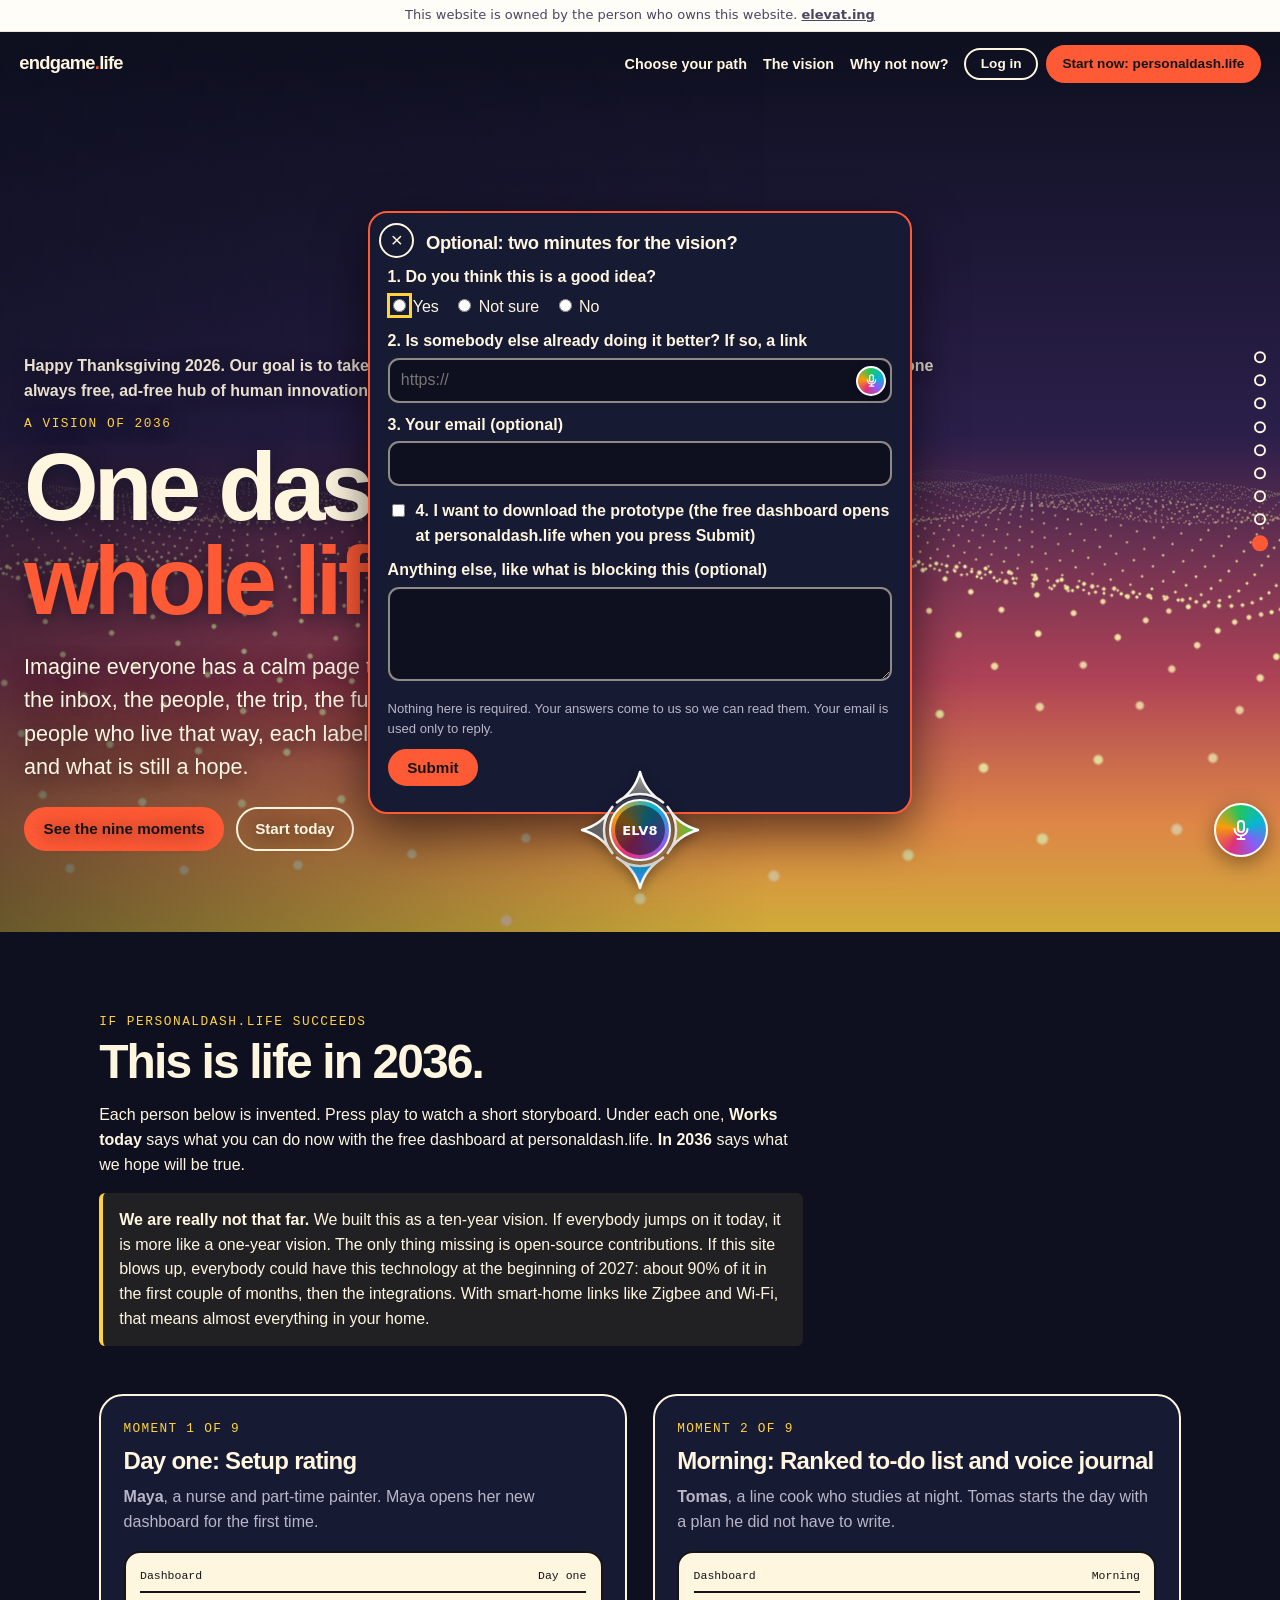
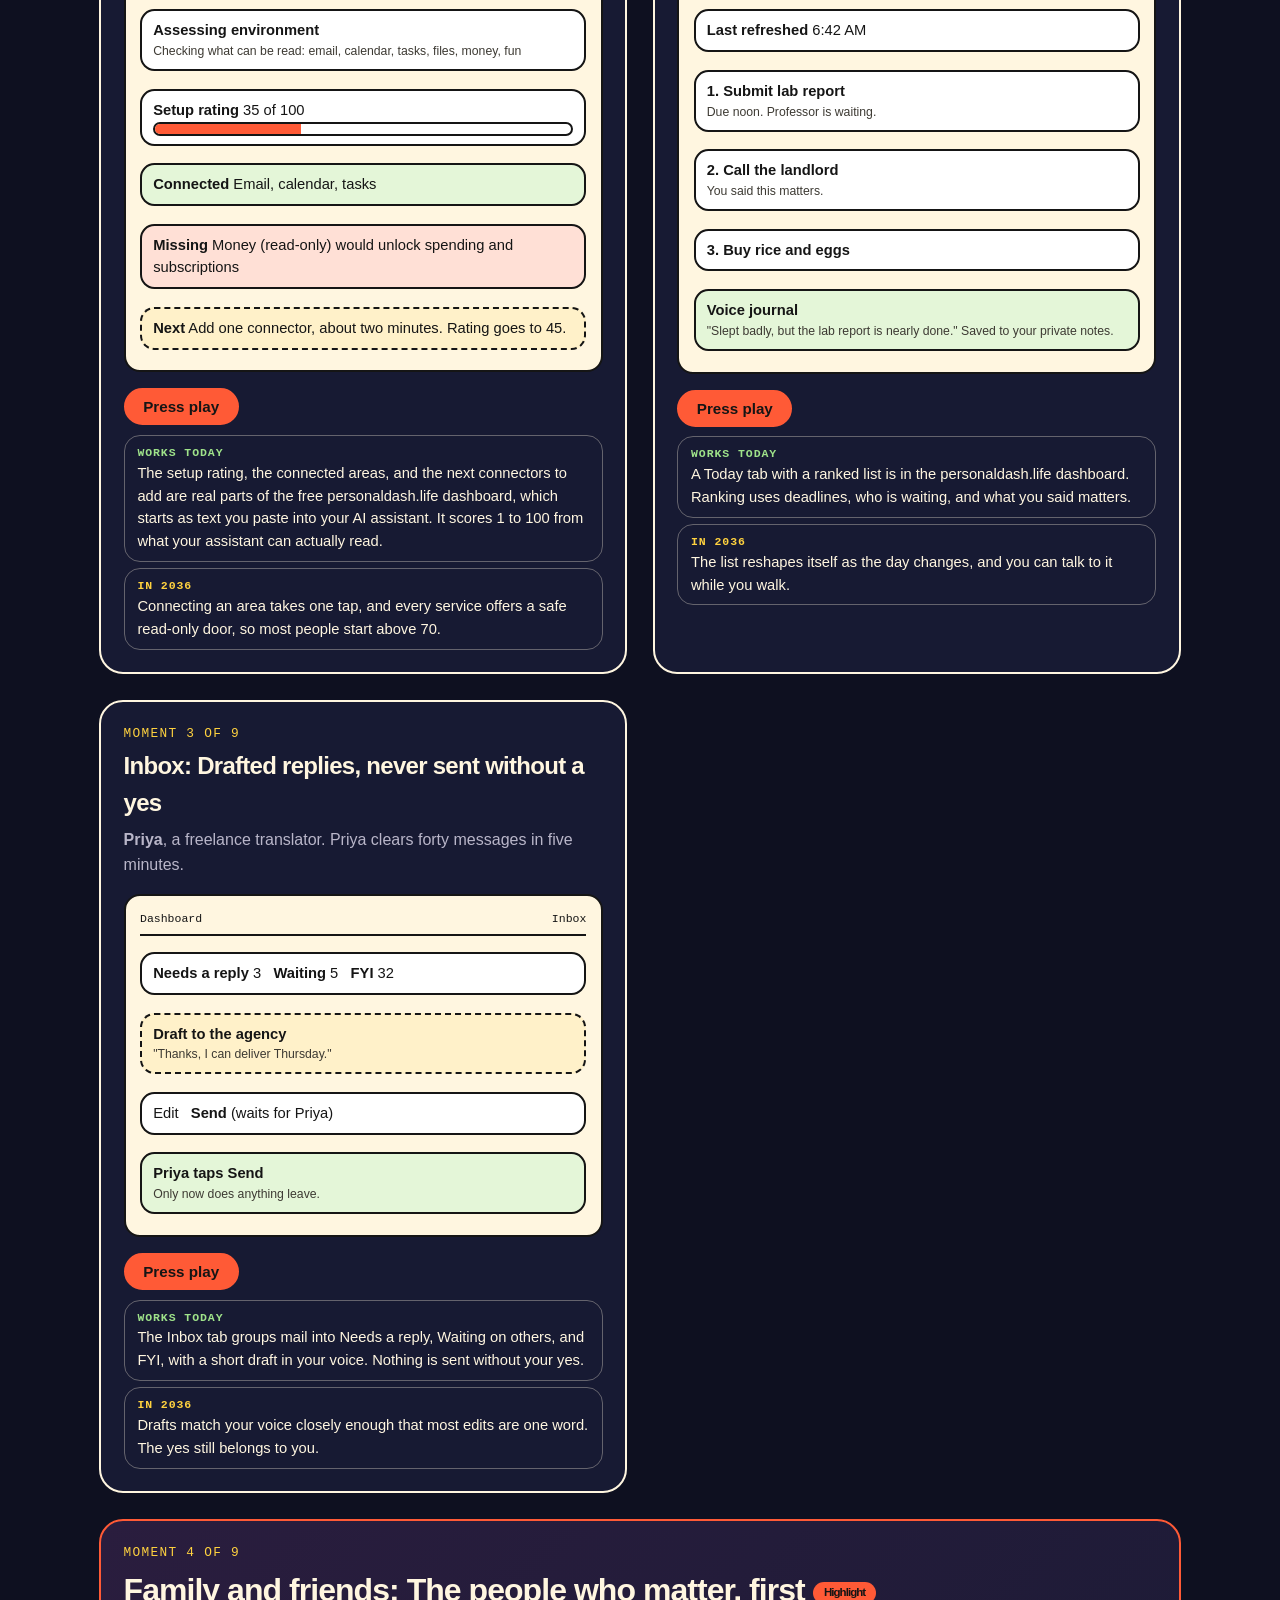
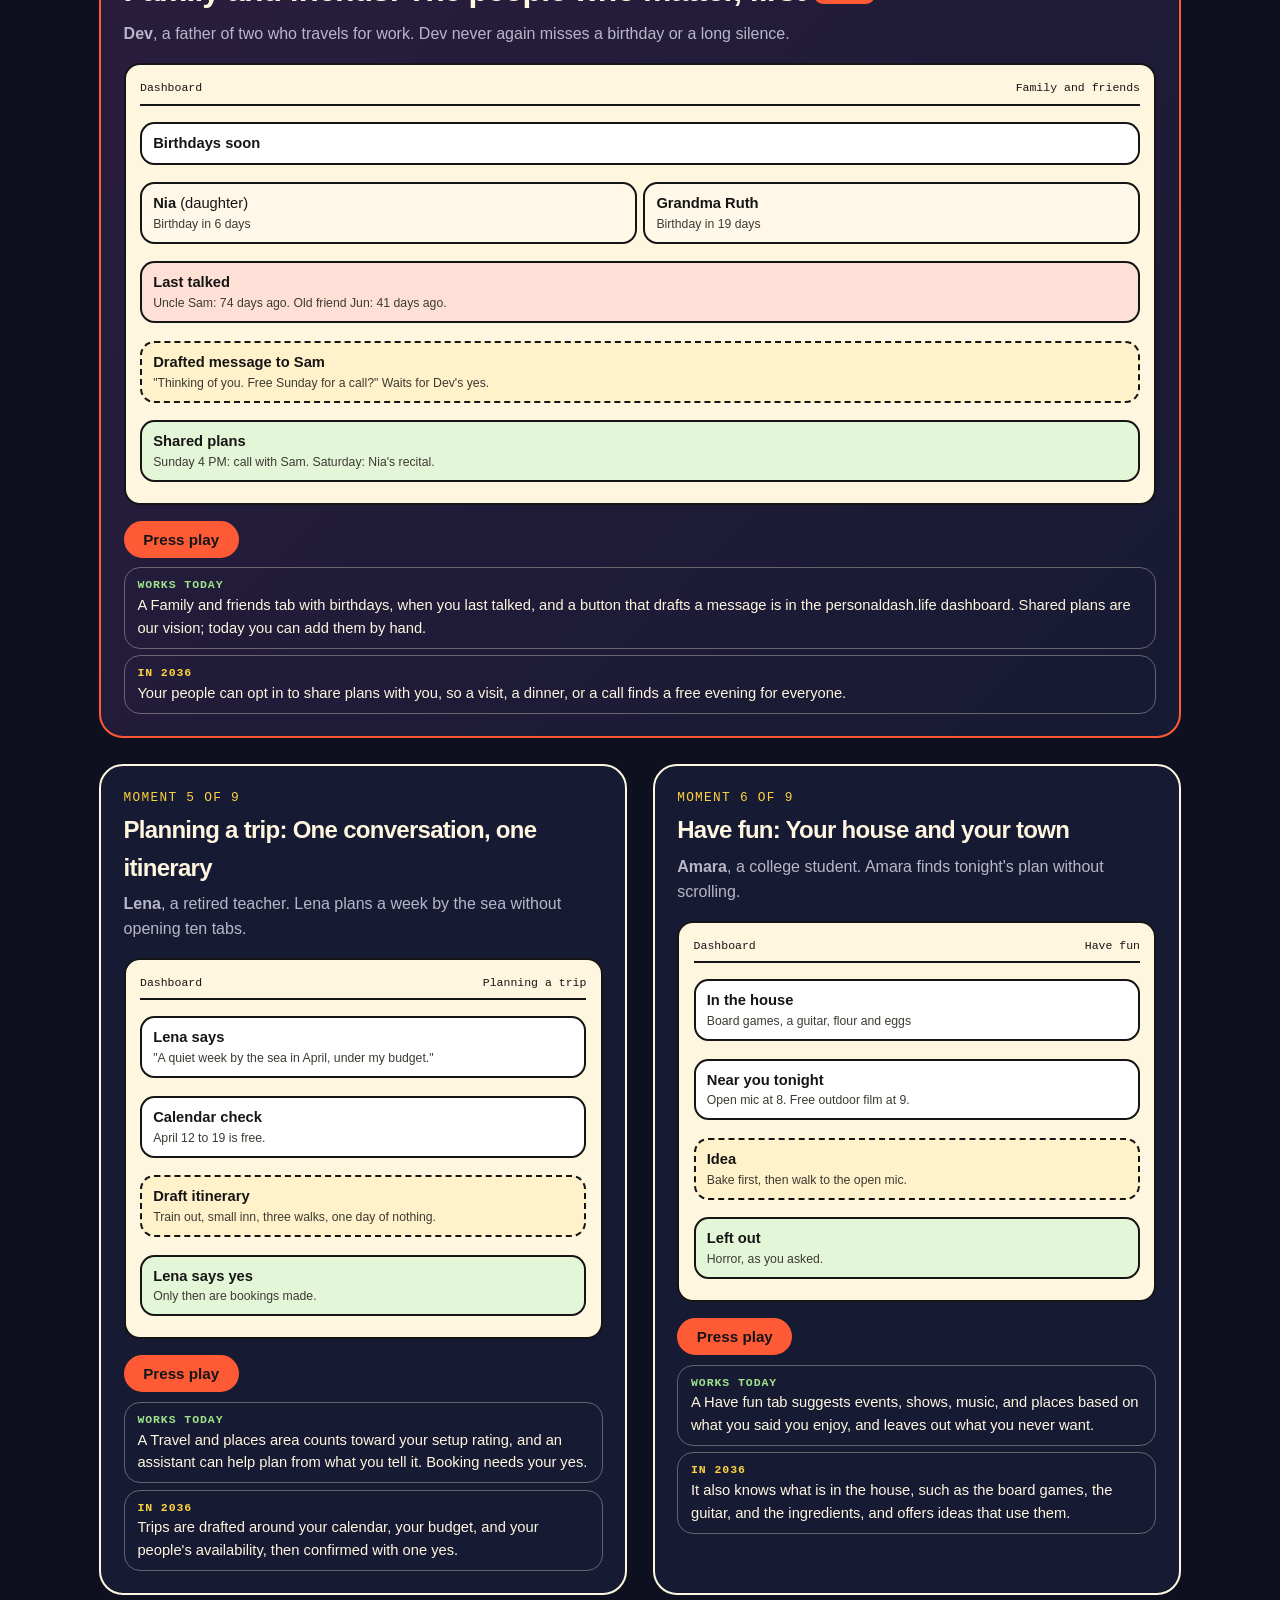
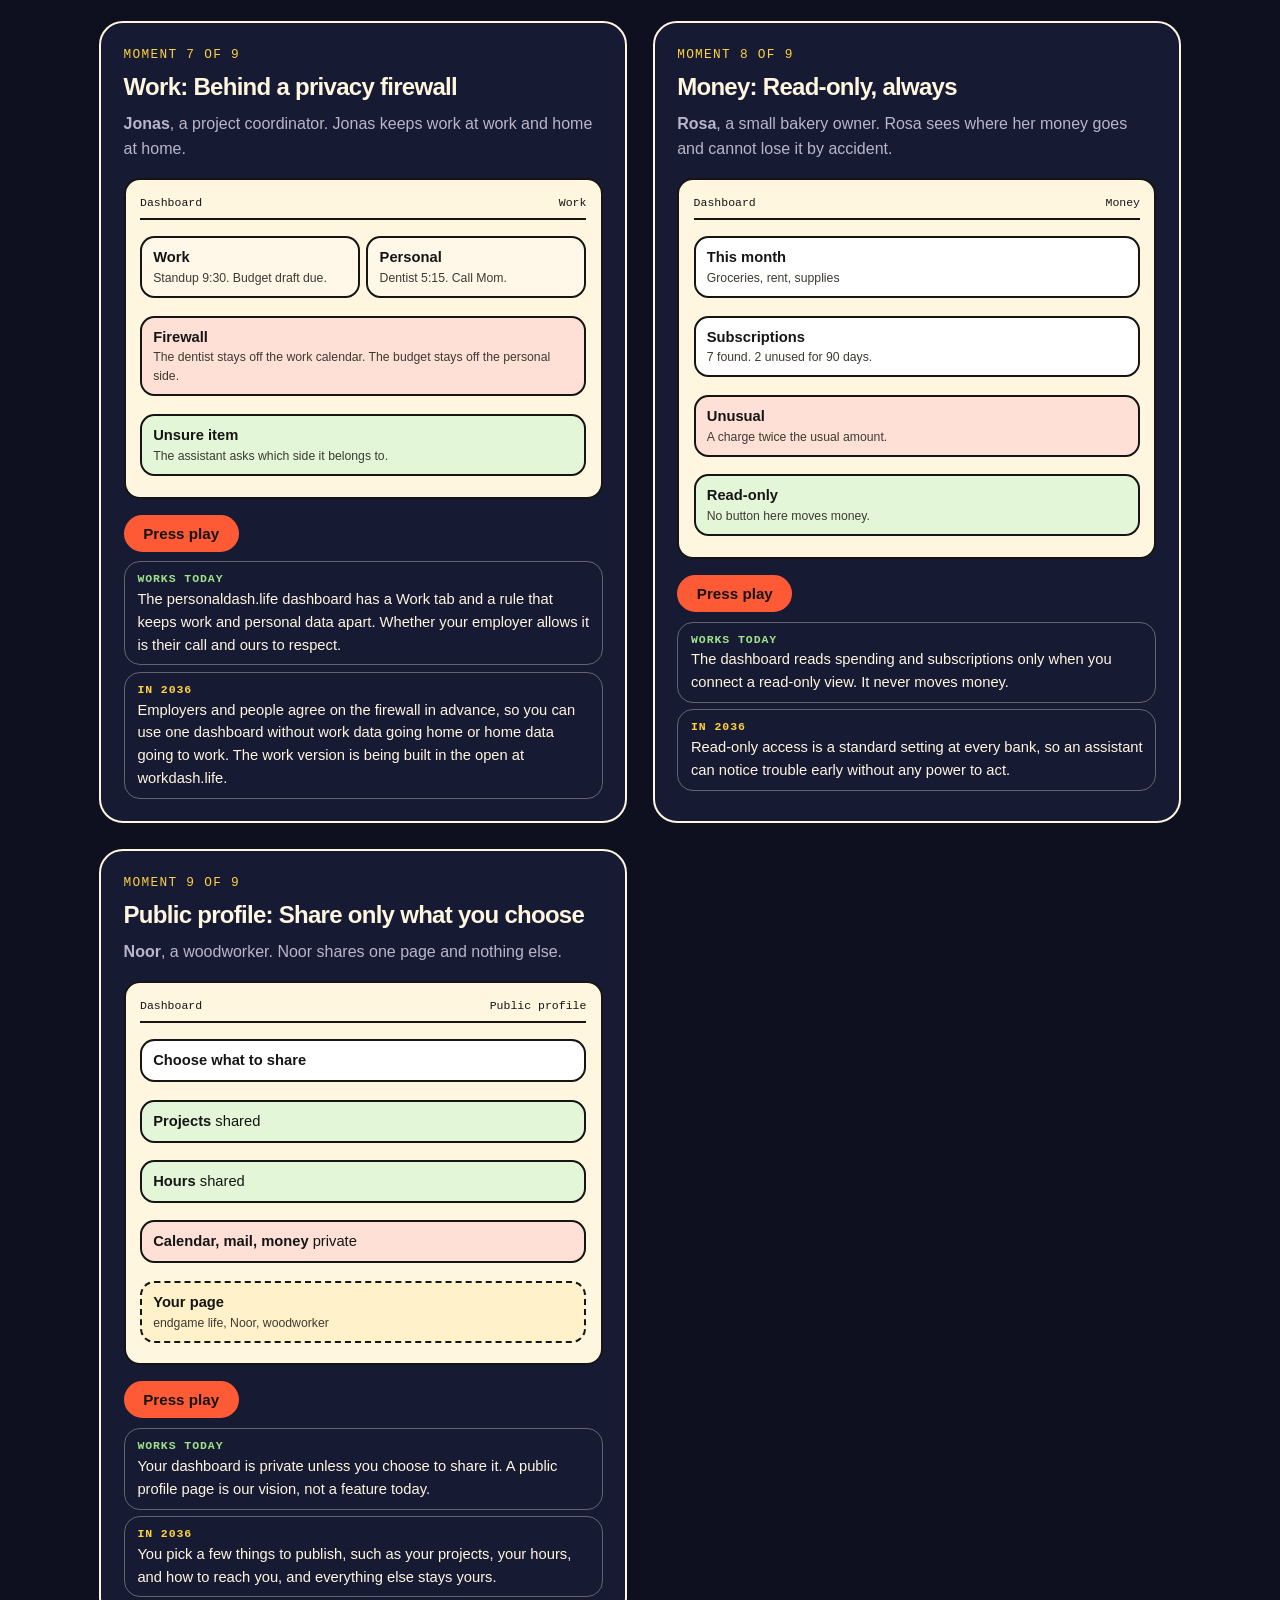
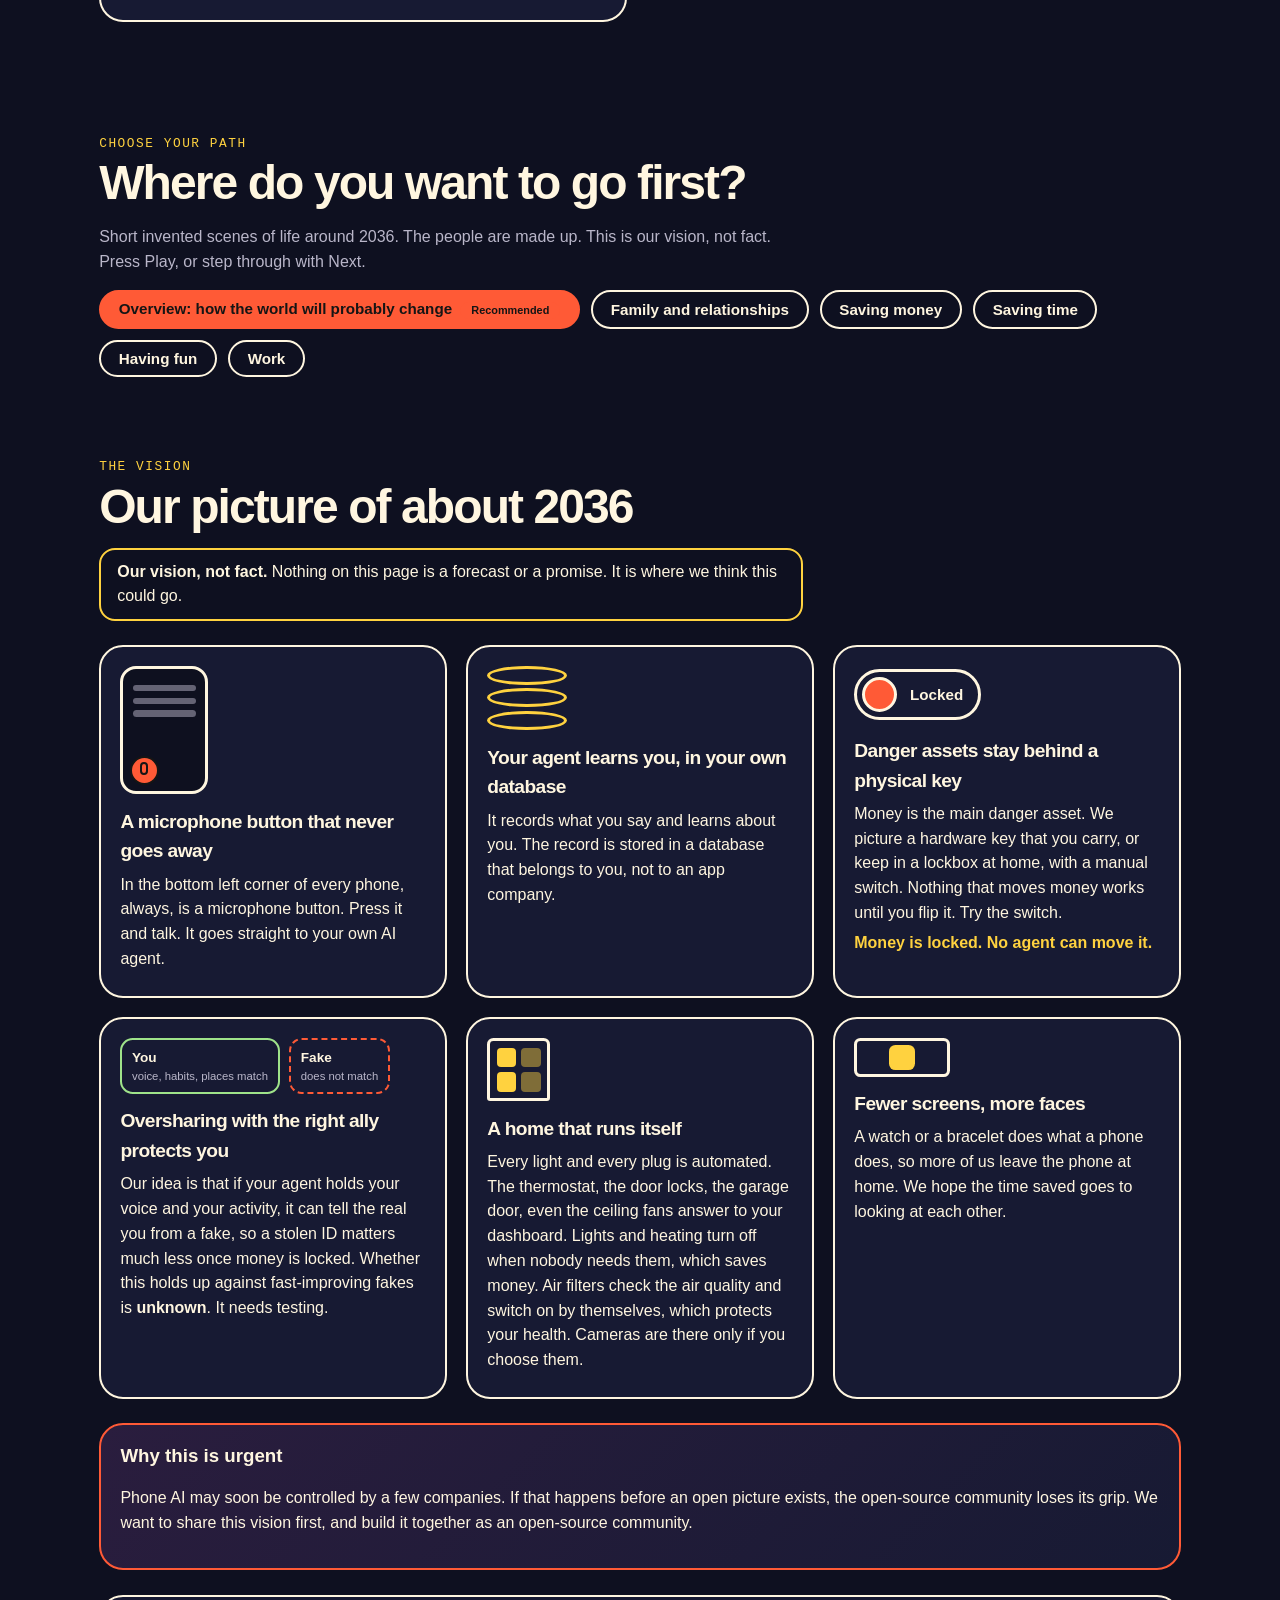
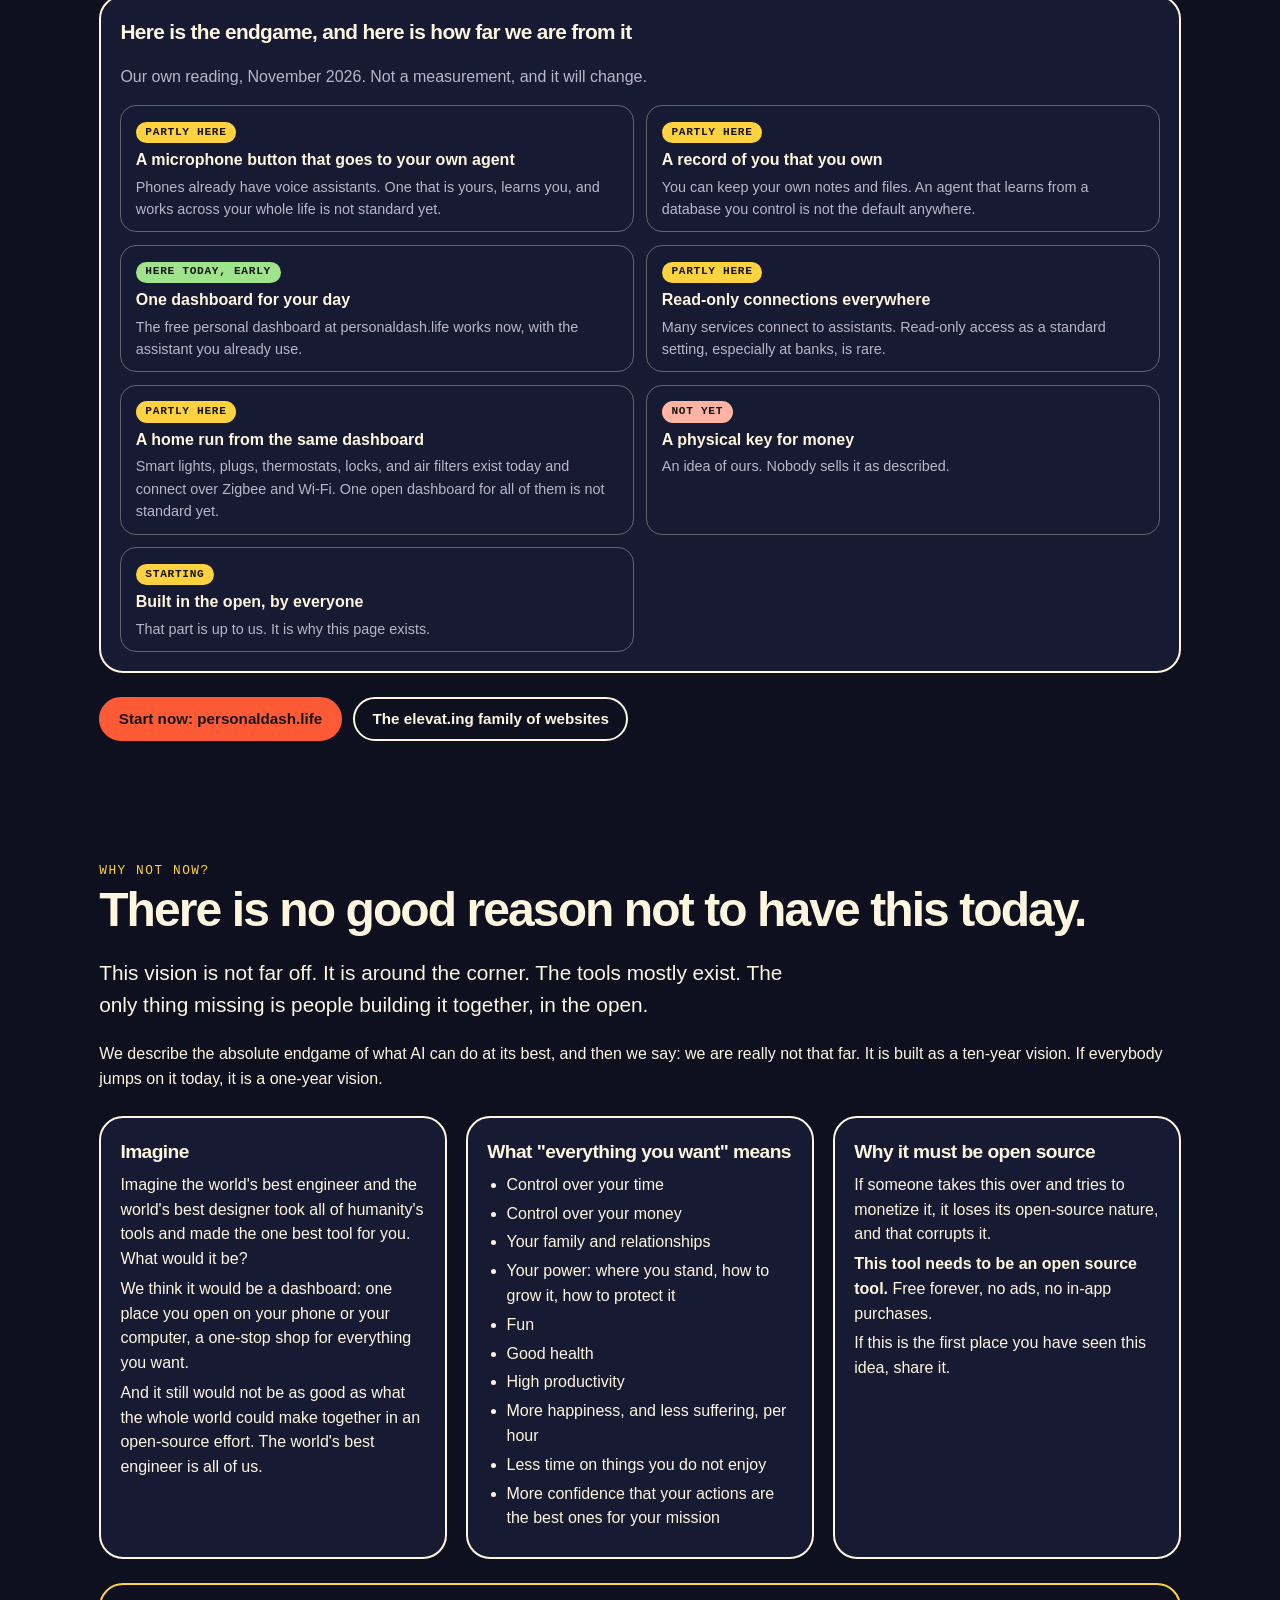
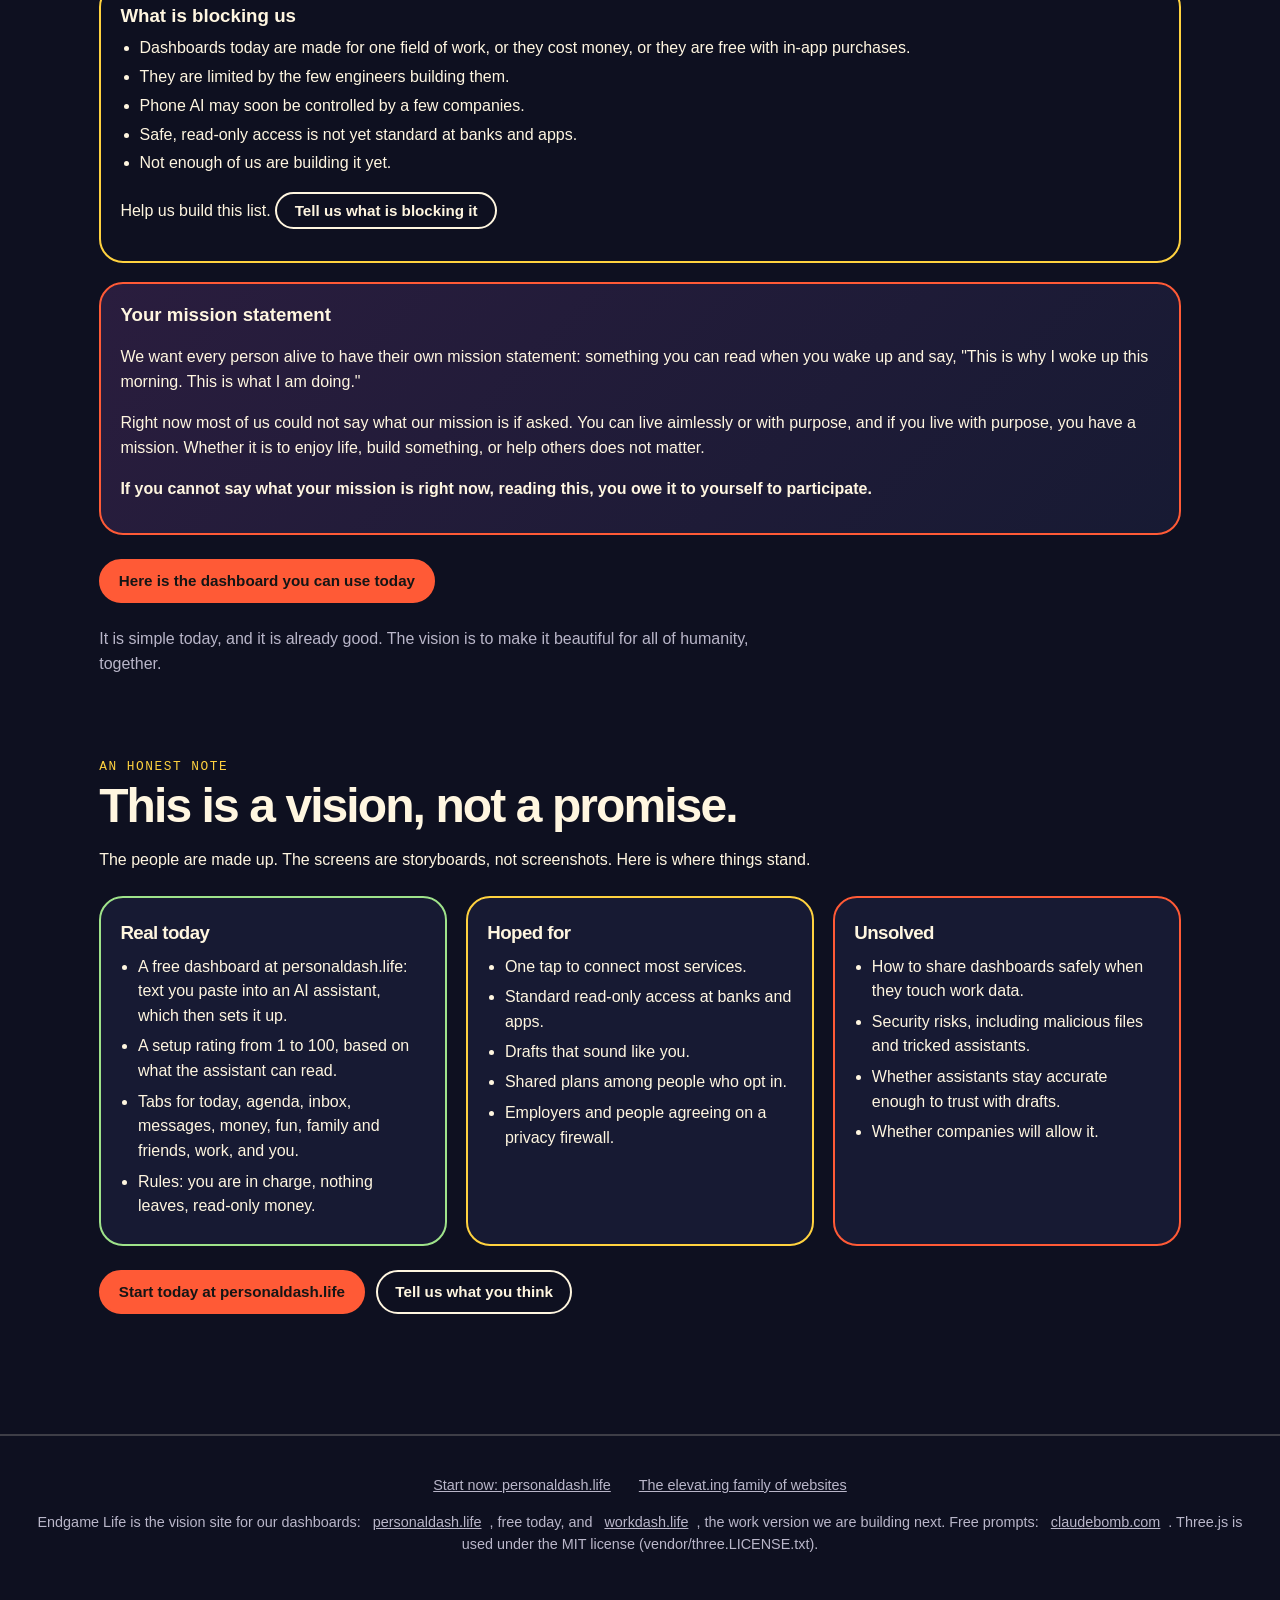
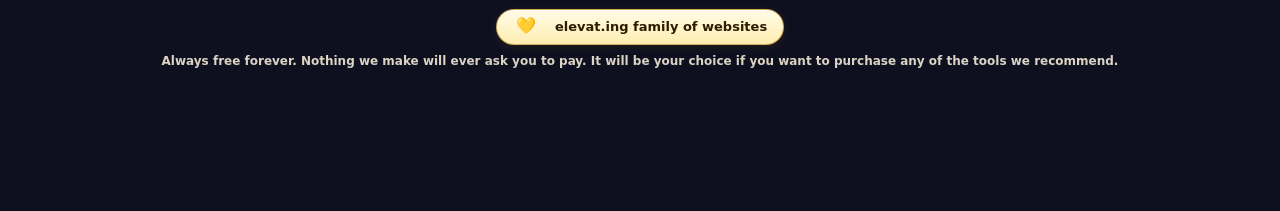
==== commit 1f4eb514: "ELV8 dock v6.9.1 / dash v1.9.1: "Add a demo?" cards only in owner edit mode (?edit=1), readable intr" ====
--- a/index.html
+++ b/index.html
@@ -130,6 +130,6 @@
 <script type="module" src="app.js"></script><script src="extra.js" defer></script>
 <script>/* hmr-card fallback: if the card player never loads, demo buttons open a still picture */(function(){var d=document,w=window,up=0;if(!d.addEventListener)return;w.addEventListener("load",function(){up=1},false);d.addEventListener("click",function(e){if(!up||w.HMRCard)return;var t=e.target;while(t&&t.getAttribute&&!t.getAttribute("data-hmr-card"))t=t.parentNode;if(t&&t.getAttribute){e.preventDefault();w.location.href="hmr-card/still.html"}},false)})();</script>
 <script src="hmr-card/hmr-card.js?v=4" defer></script>
-<script src="hmr-dock.js?v=6.8.2" data-site="endgame.life" data-design=".dfab" data-design-panel=".dpanel" defer></script><script src="https://hmrfamily.life/x/hmr-aud.js?v=1" defer></script>
+<script src="hmr-dock.js?v=6.9.1" data-site="endgame.life" data-design=".dfab" data-design-panel=".dpanel" defer></script><script src="https://hmrfamily.life/x/hmr-aud.js?v=1" defer></script>
 <script>(function(){var c=document.querySelector("[data-elv8-cap]"),h=document.querySelector("body>header");if(!c||!h)return;function f(){var y=c.offsetHeight;h.style.top=y+"px";document.body.style.paddingTop=y+"px"}f();addEventListener("resize",f)})();</script>
 </body></html>
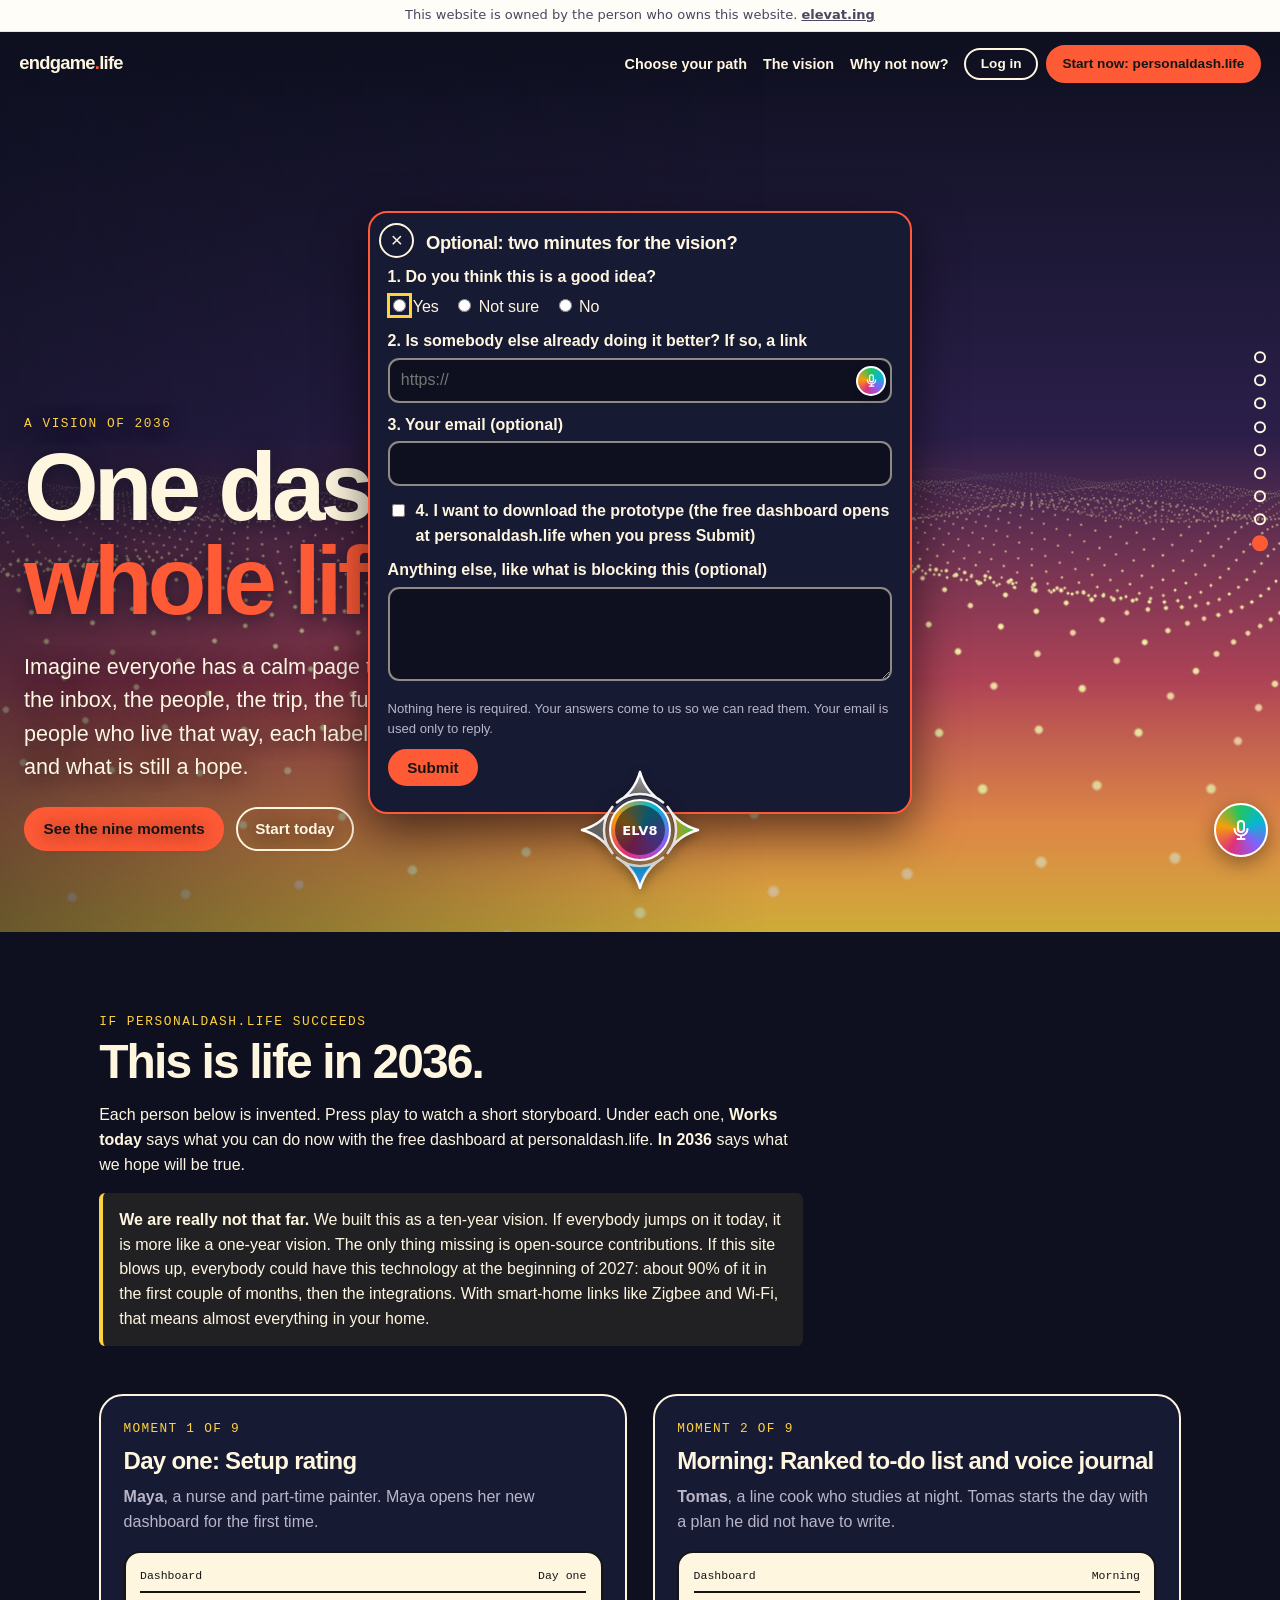
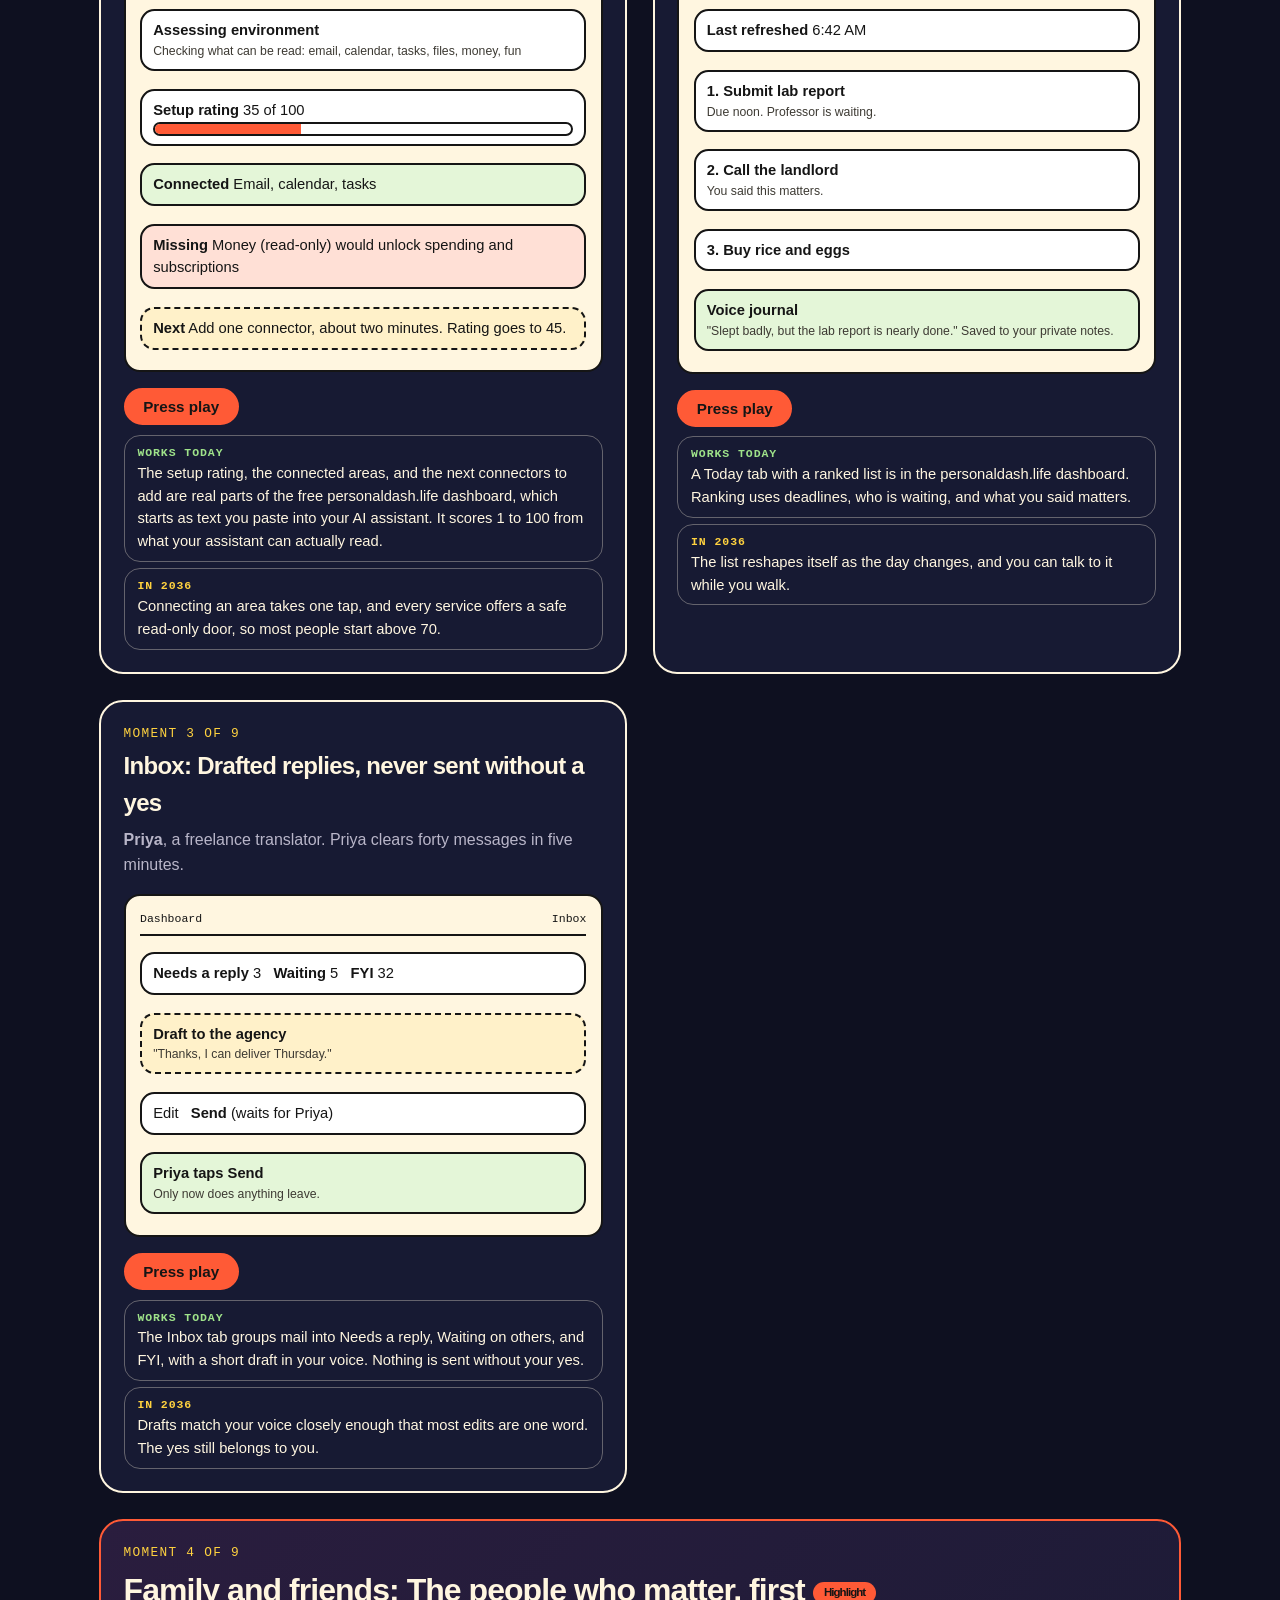
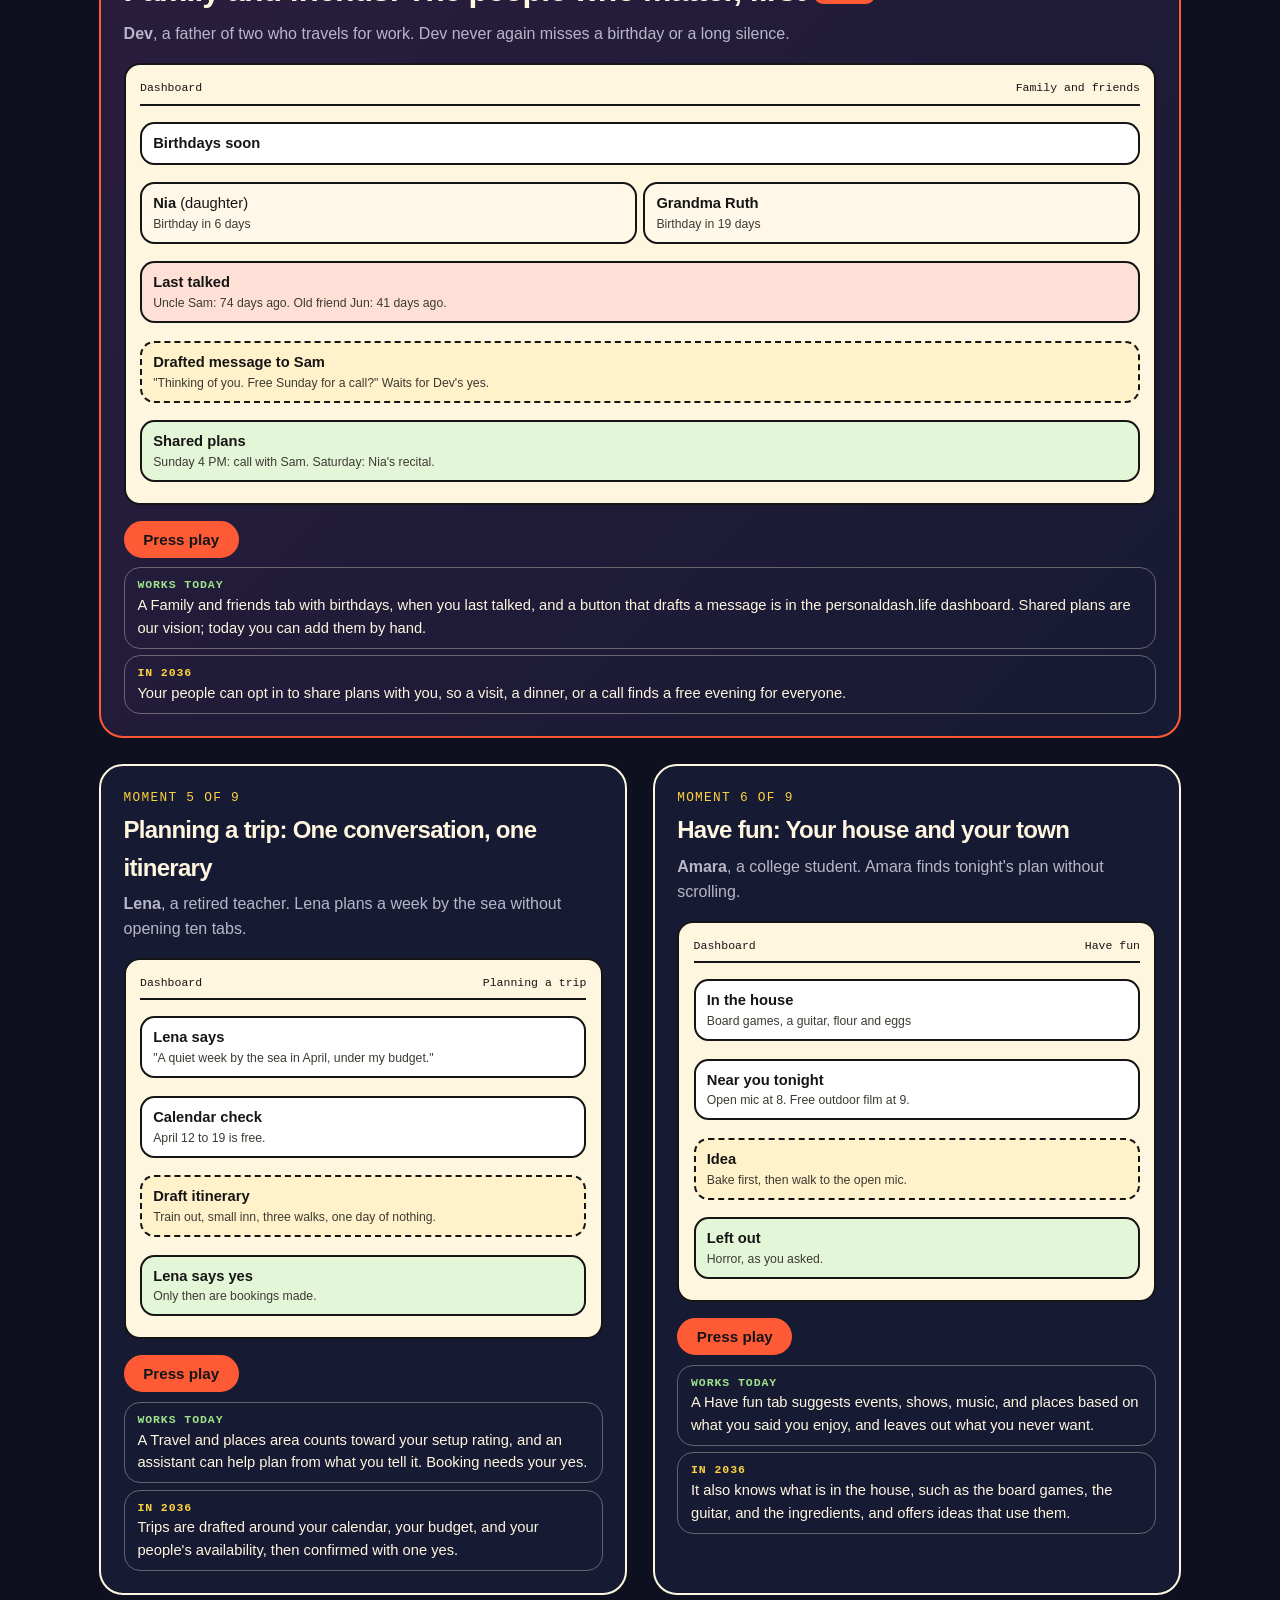
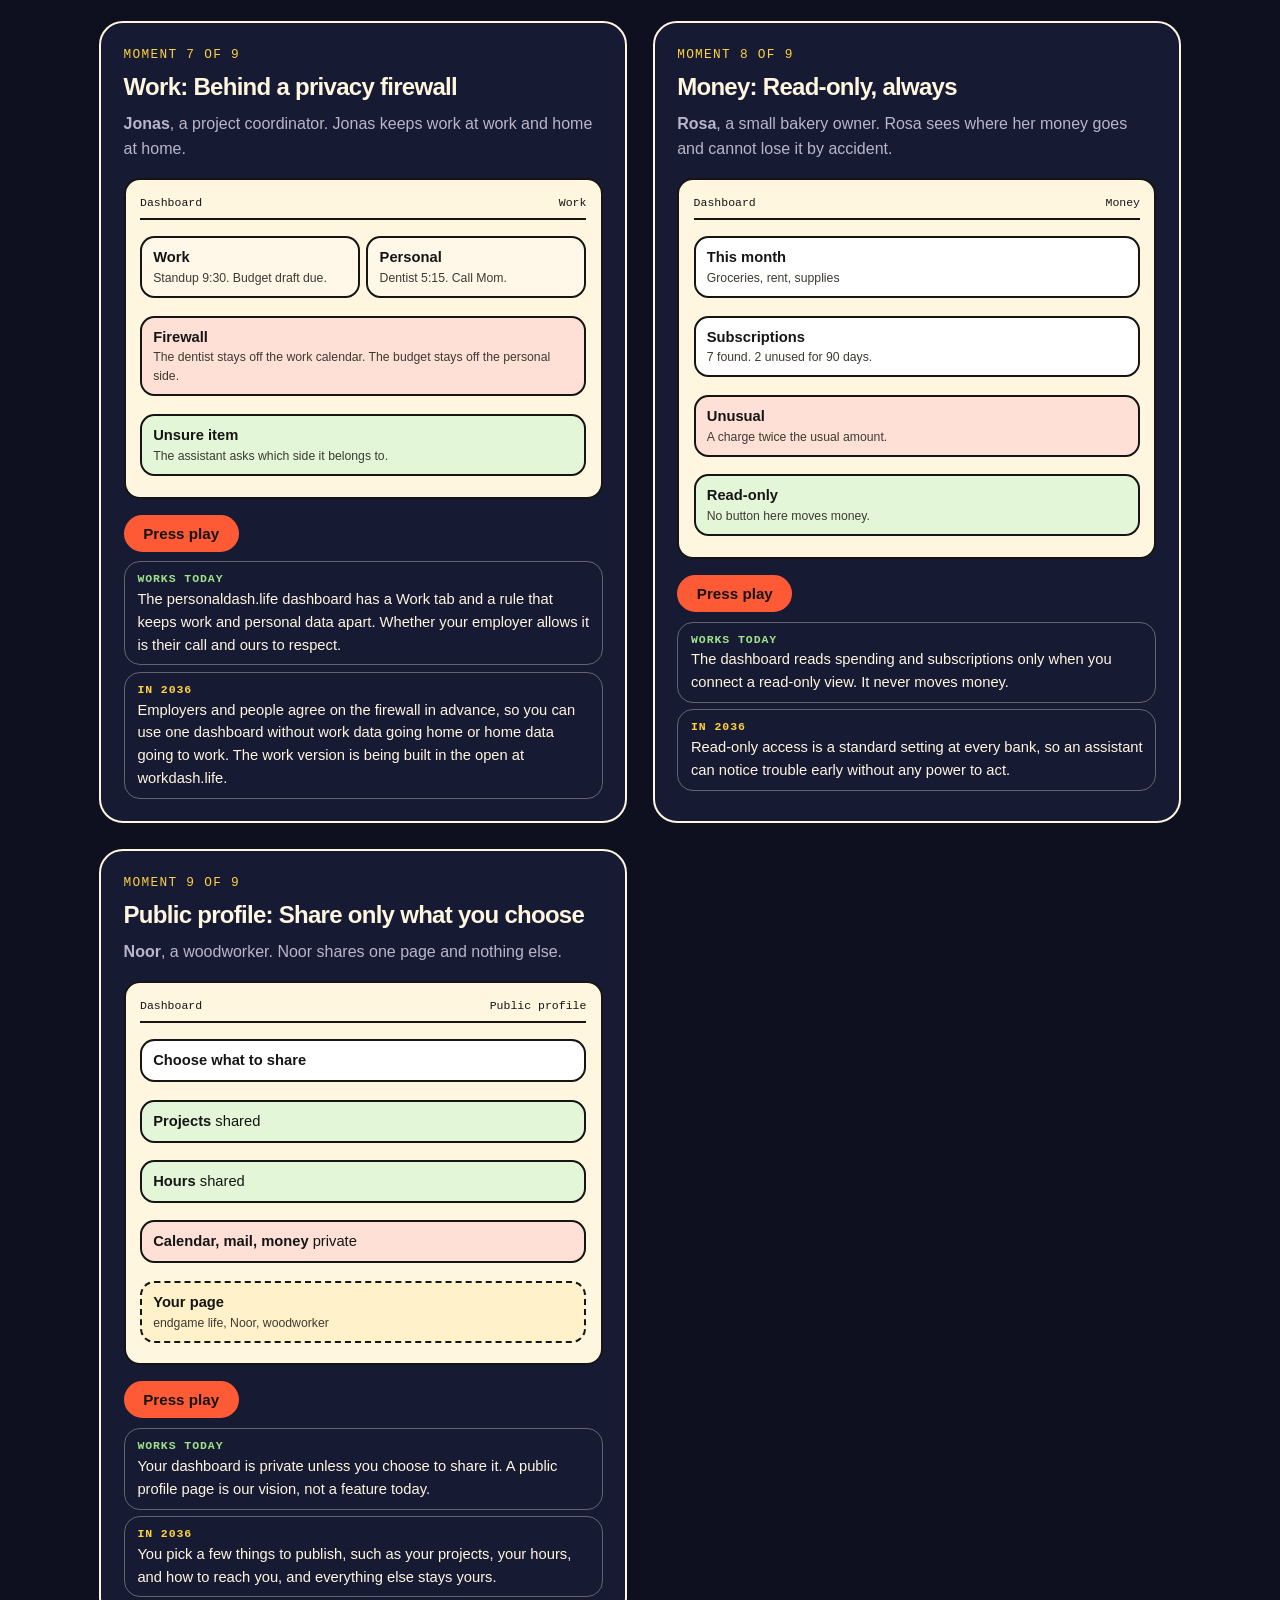
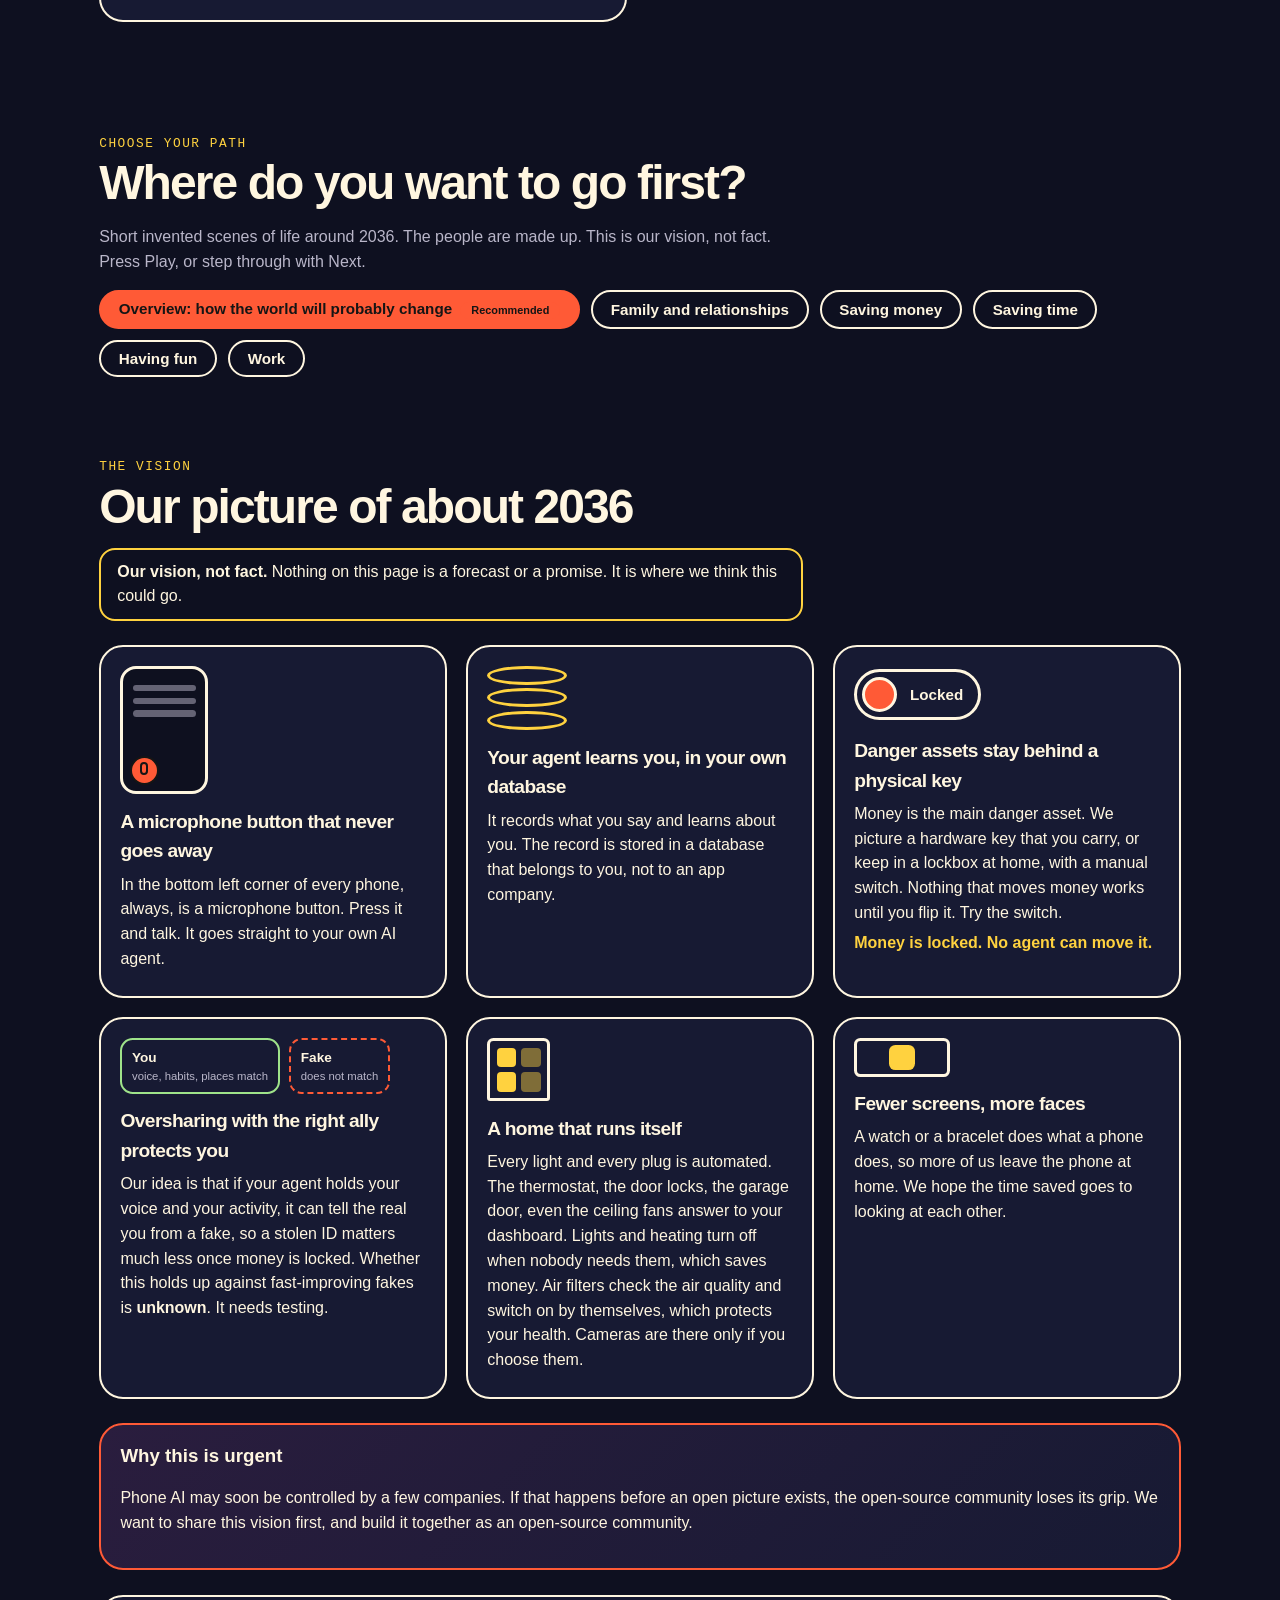
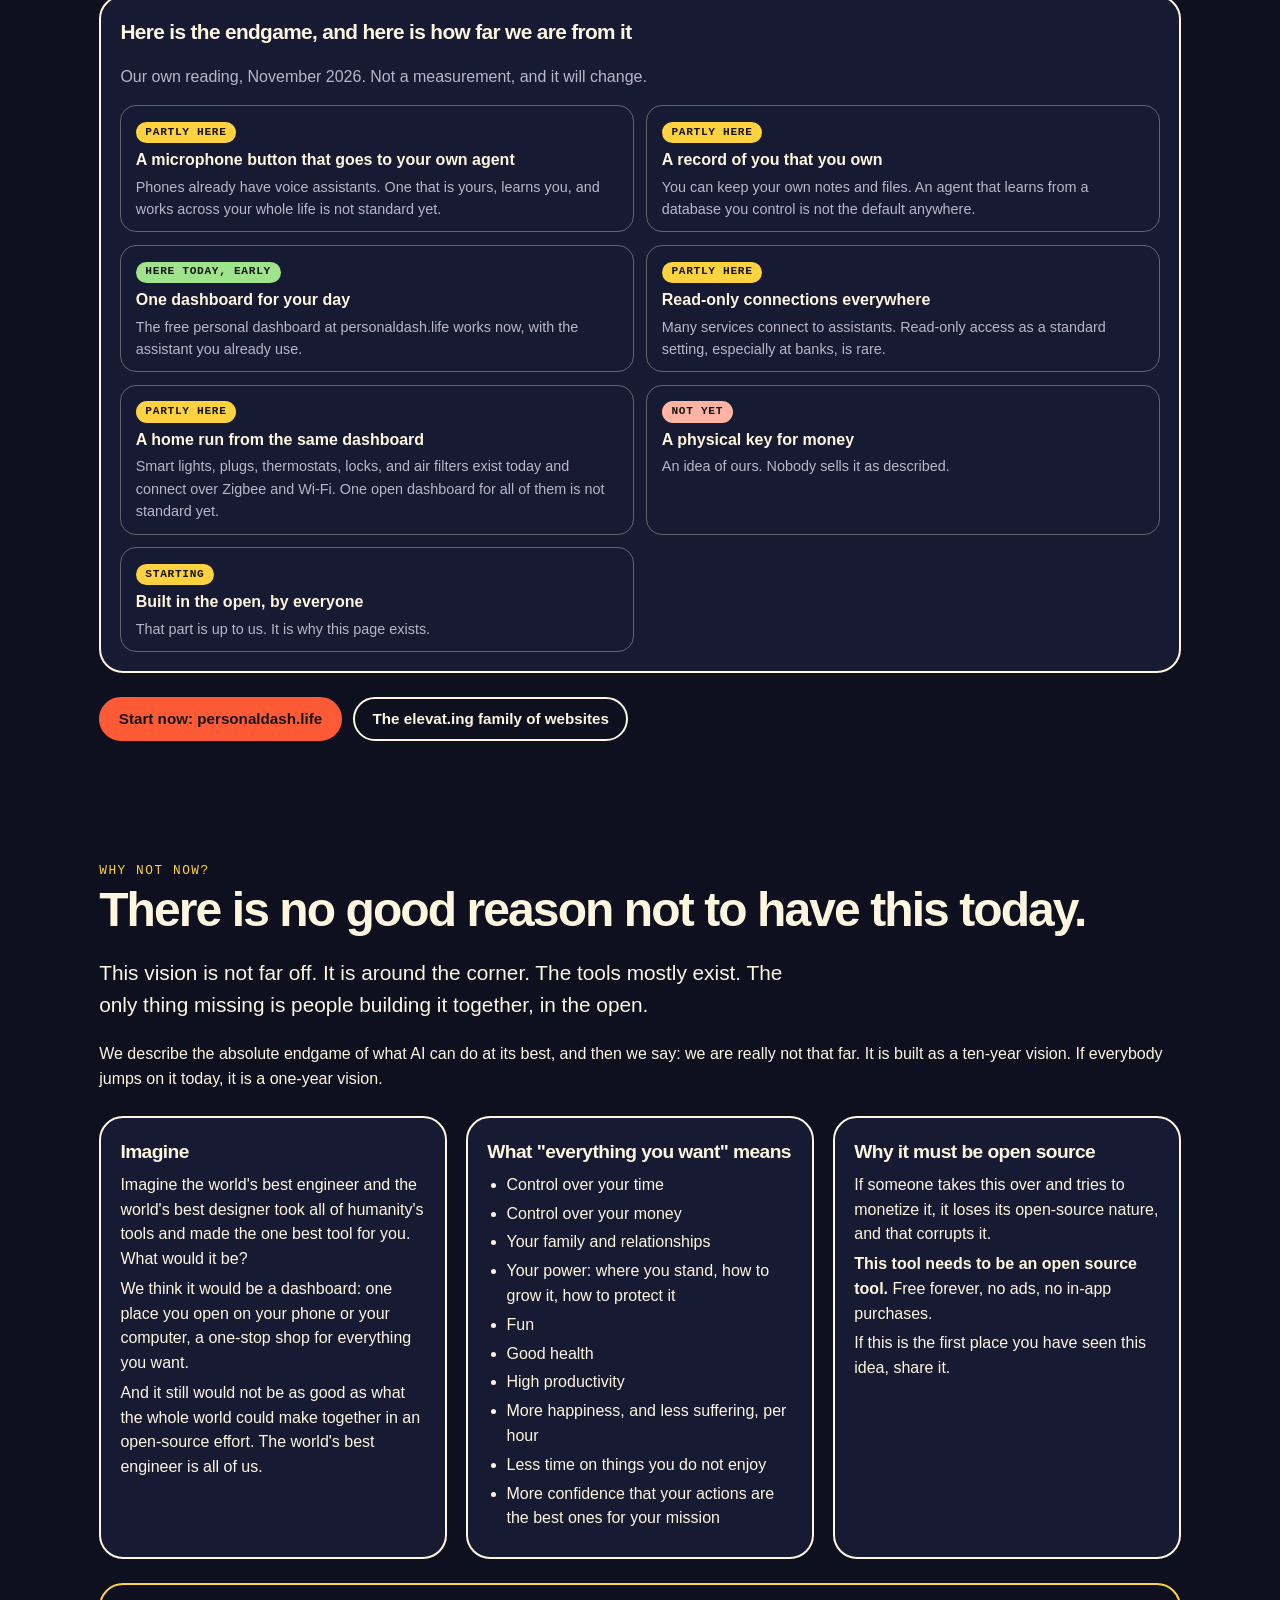
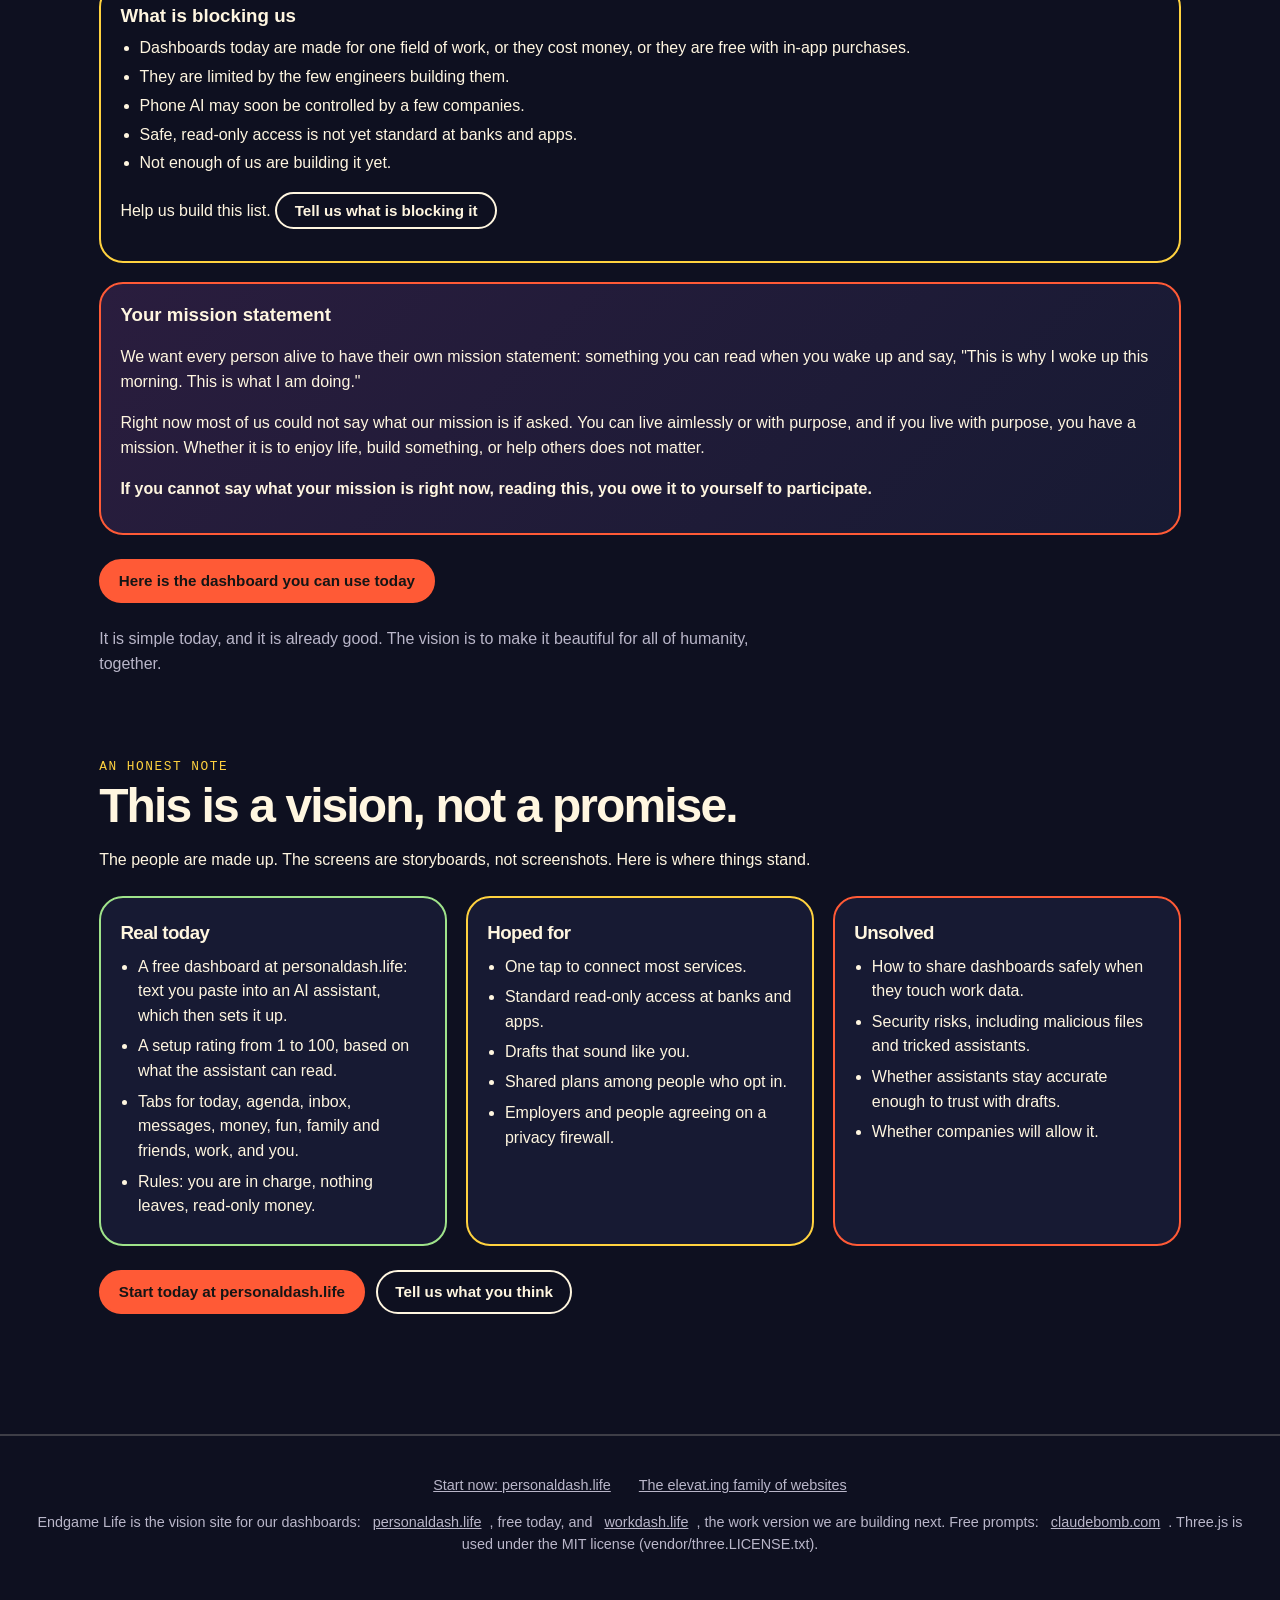
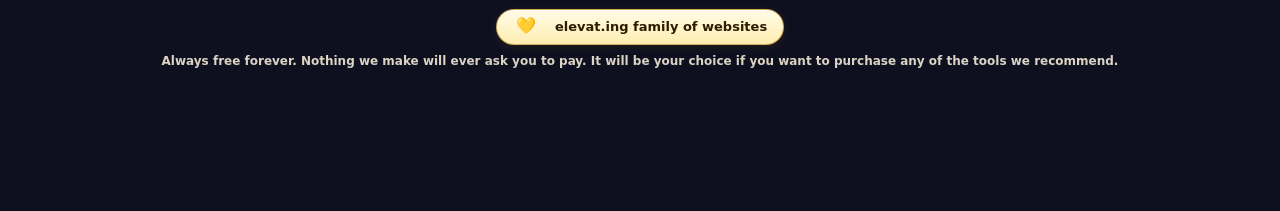
==== commit 7bd6a0b1: "endgame.life: Thanksgiving lines off, ad-like always-free taglines off, 'a very, very small team' wo" ====
--- a/index.html
+++ b/index.html
@@ -7,7 +7,7 @@
 <header><a class="logo" href="#top">endgame<b>.</b>life</a><nav class="hnav" aria-label="Sections"><a href="#path">Choose your path</a><a href="#vision">The vision</a><a href="#pitch">Why not now?</a></nav><span class="hacts"><button type="button" class="pill" data-hmr-login aria-label="Log in (coming soon)">Log in</button><a class="pill solid" href="https://personaldash.life" aria-label="Start now: personaldash.life">Start now<span class="hx">: personaldash.life</span></a></span></header>
 <nav class="rail" aria-label="Moments"><a href="#m1" aria-label="Moment 1: Day one"><span>1. Day one</span></a><a href="#m2" aria-label="Moment 2: Morning"><span>2. Morning</span></a><a href="#m3" aria-label="Moment 3: Inbox"><span>3. Inbox</span></a><a href="#m4" aria-label="Moment 4: Family and friends"><span>4. Family and friends</span></a><a href="#m5" aria-label="Moment 5: Planning a trip"><span>5. Planning a trip</span></a><a href="#m6" aria-label="Moment 6: Have fun"><span>6. Have fun</span></a><a href="#m7" aria-label="Moment 7: Work"><span>7. Work</span></a><a href="#m8" aria-label="Moment 8: Money"><span>8. Money</span></a><a href="#m9" aria-label="Moment 9: Public profile"><span>9. Public profile</span></a></nav>
 <section class="hero" id="top"><canvas id="gl" aria-hidden="true"></canvas>
-<div class="hero-in"><p class="tg-line" style="margin:0 0 .6rem;font-weight:700;opacity:.9">Happy Thanksgiving 2026. Our goal is to take all of the best content from across the internet and consolidate it into one always free, ad-free hub of human innovation. By this time next year, the world will be a totally different place.</p><div class="eyebrow">A vision of 2036</div><h1>One dashboard. <em>Your whole life</em> in view.</h1>
+<div class="hero-in"><div class="eyebrow">A vision of 2036</div><h1>One dashboard. <em>Your whole life</em> in view.</h1>
 <p class="lede">Imagine everyone has a calm page that runs the day: the plan, the inbox, the people, the trip, the fun. Nine moments from people who live that way, each labeled for what works today and what is still a hope.</p>
 <div class="cue"><a class="pill solid" href="#moments">See the nine moments</a><a class="pill" href="https://personaldash.life">Start today</a></div></div></section>
 <main id="moments"><section class="intro"><div class="eyebrow">If personaldash.life succeeds</div><h2>This is life in 2036.</h2>
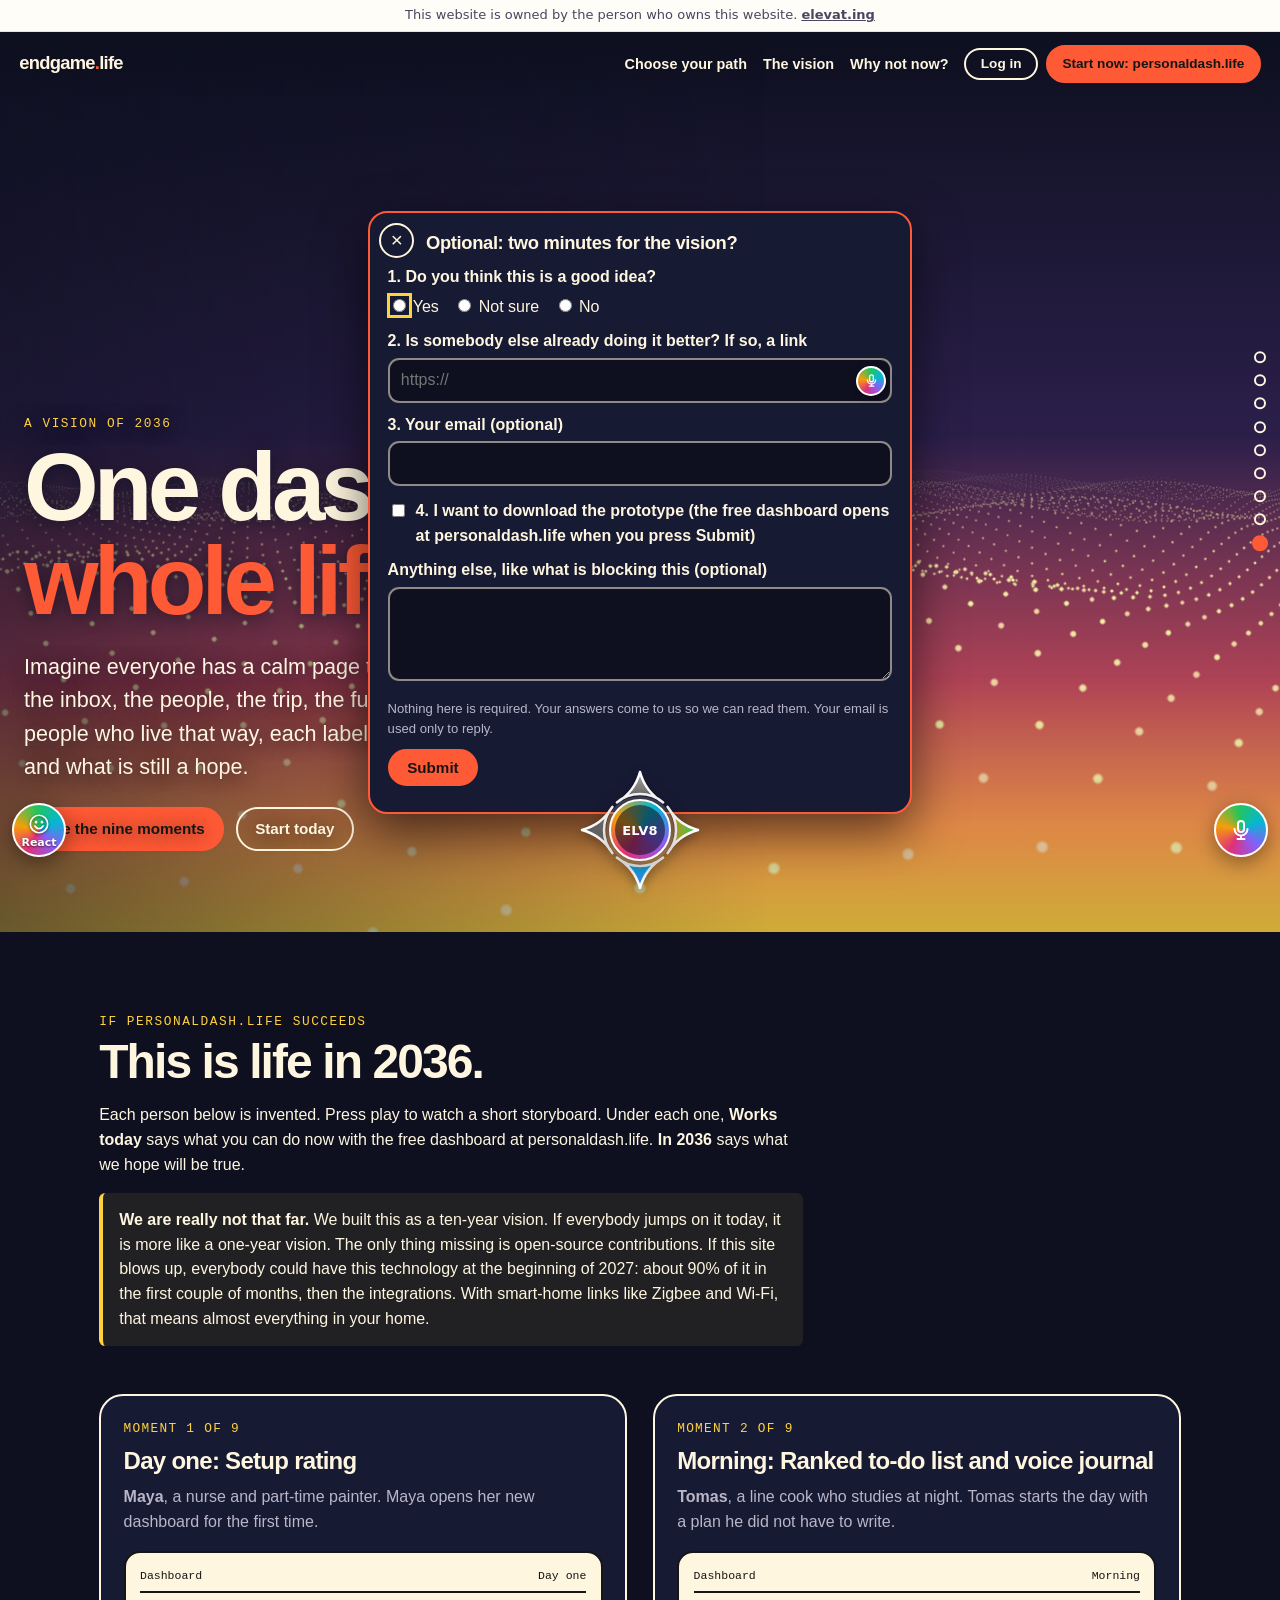
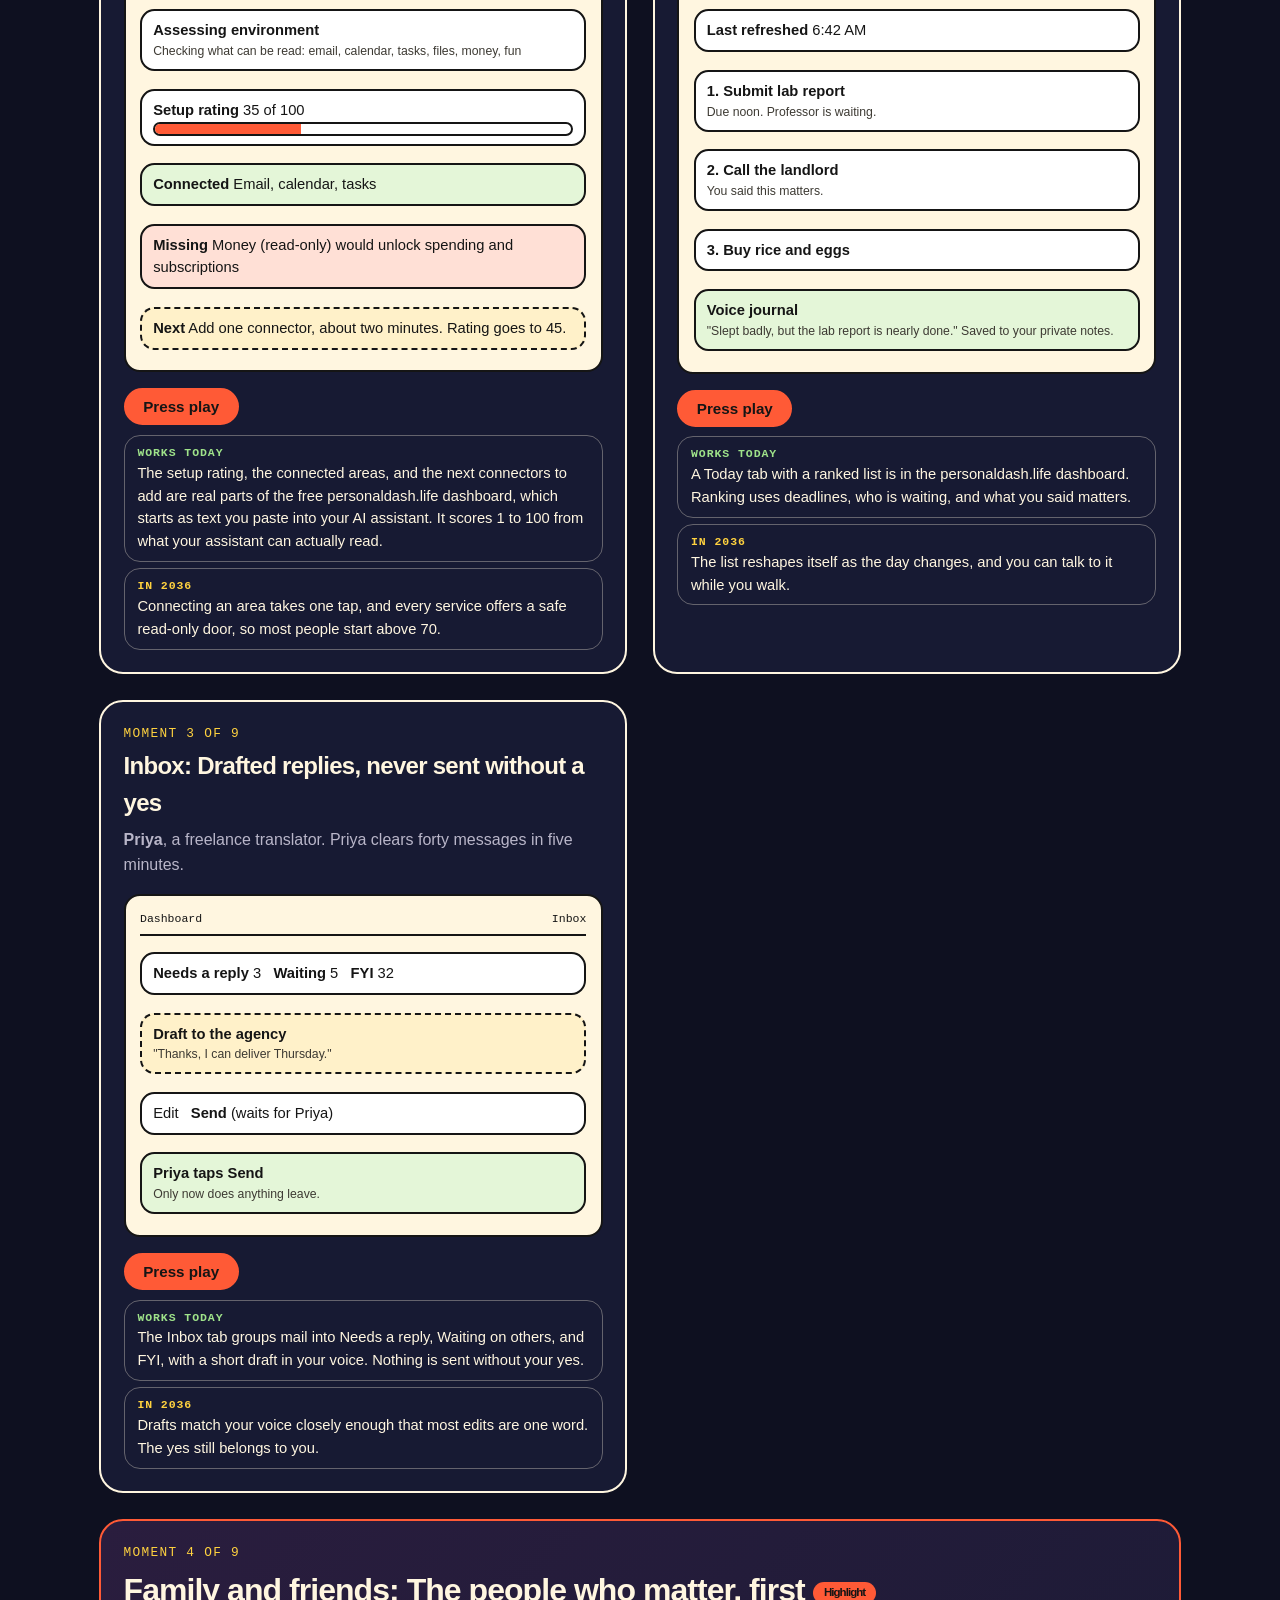
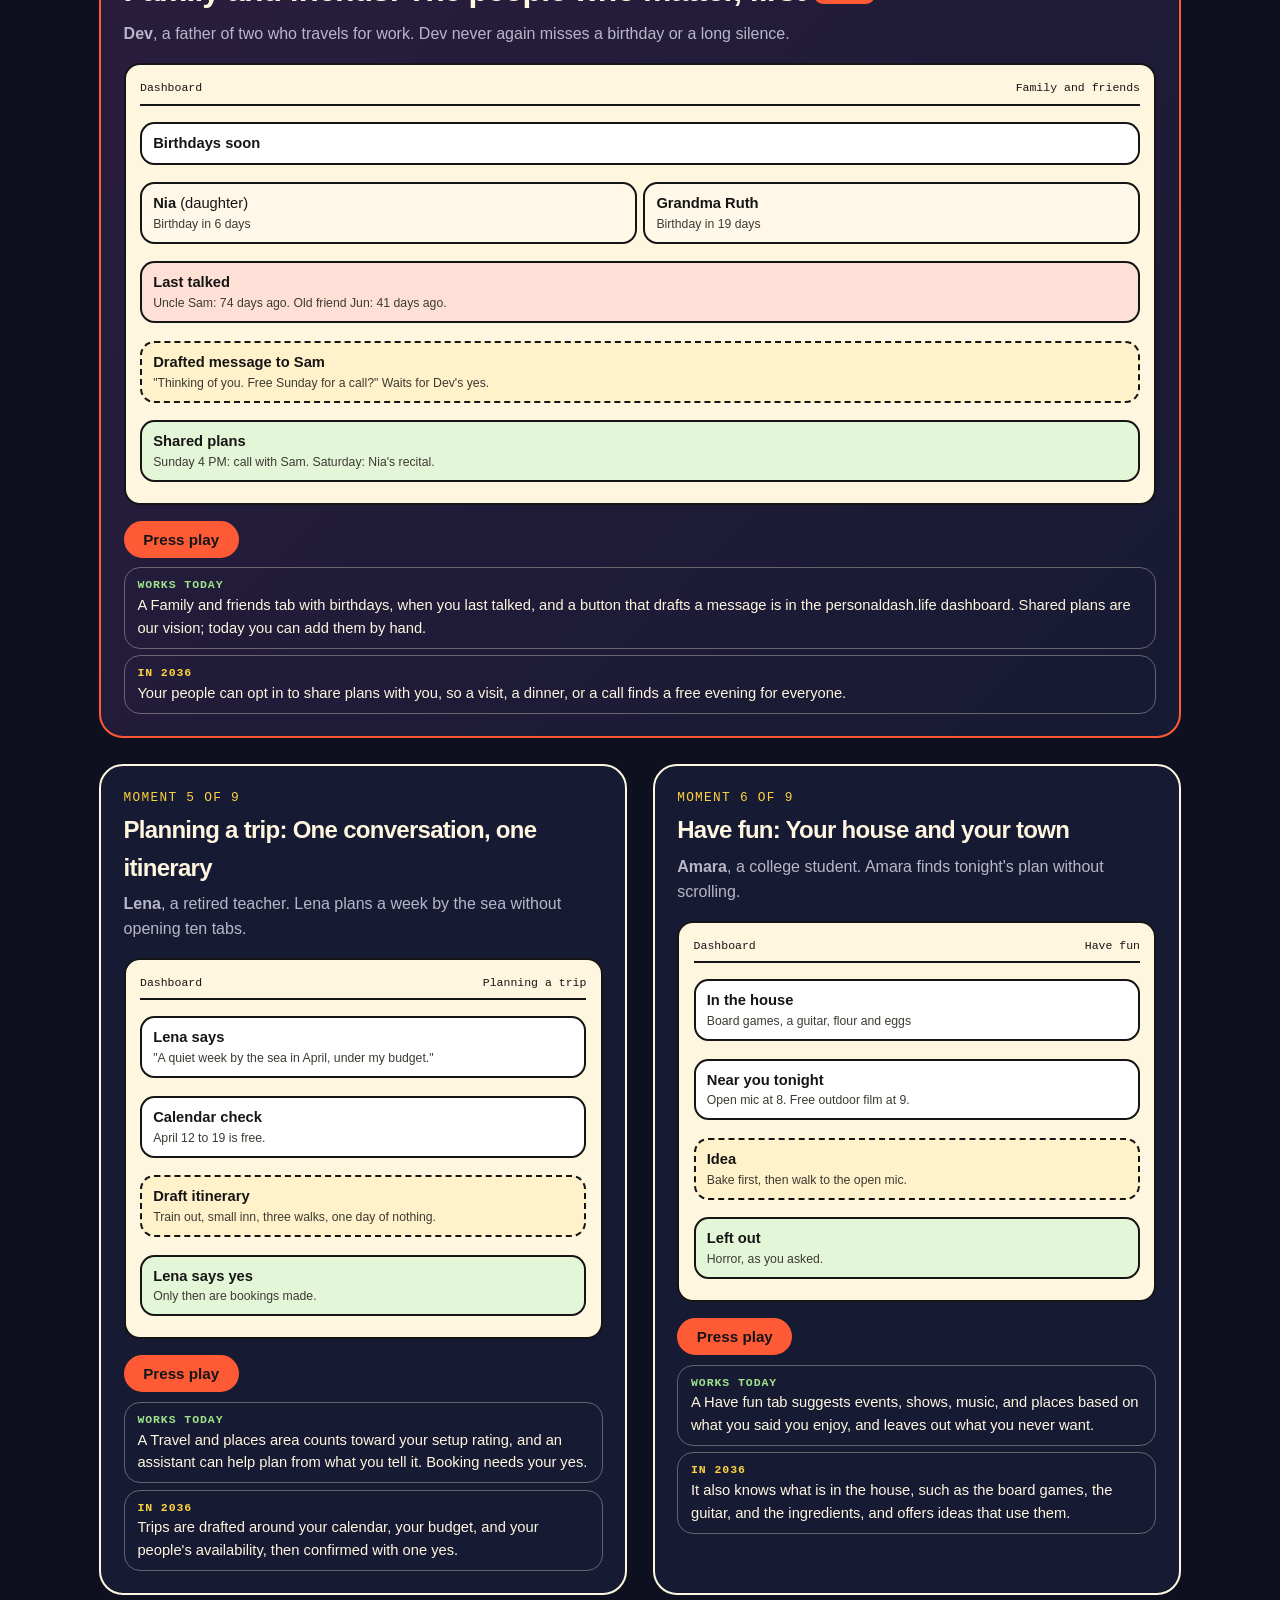
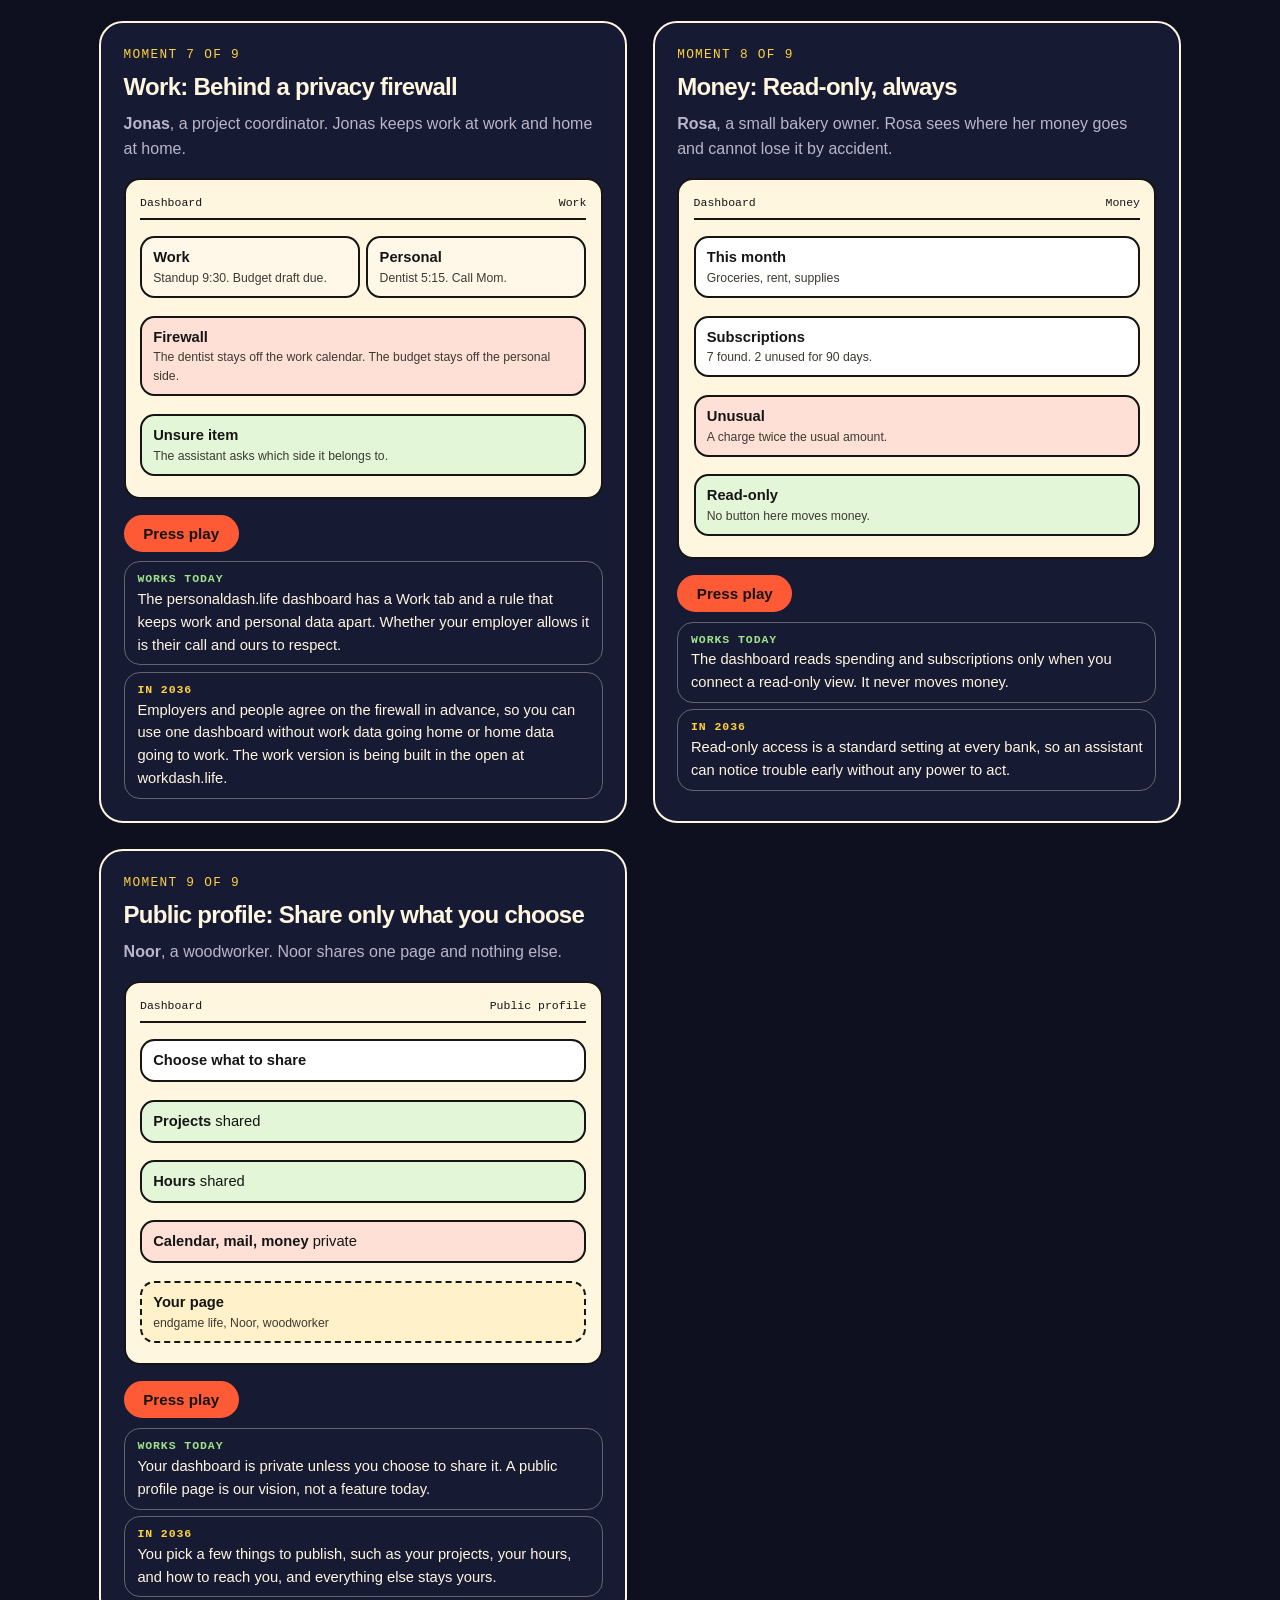
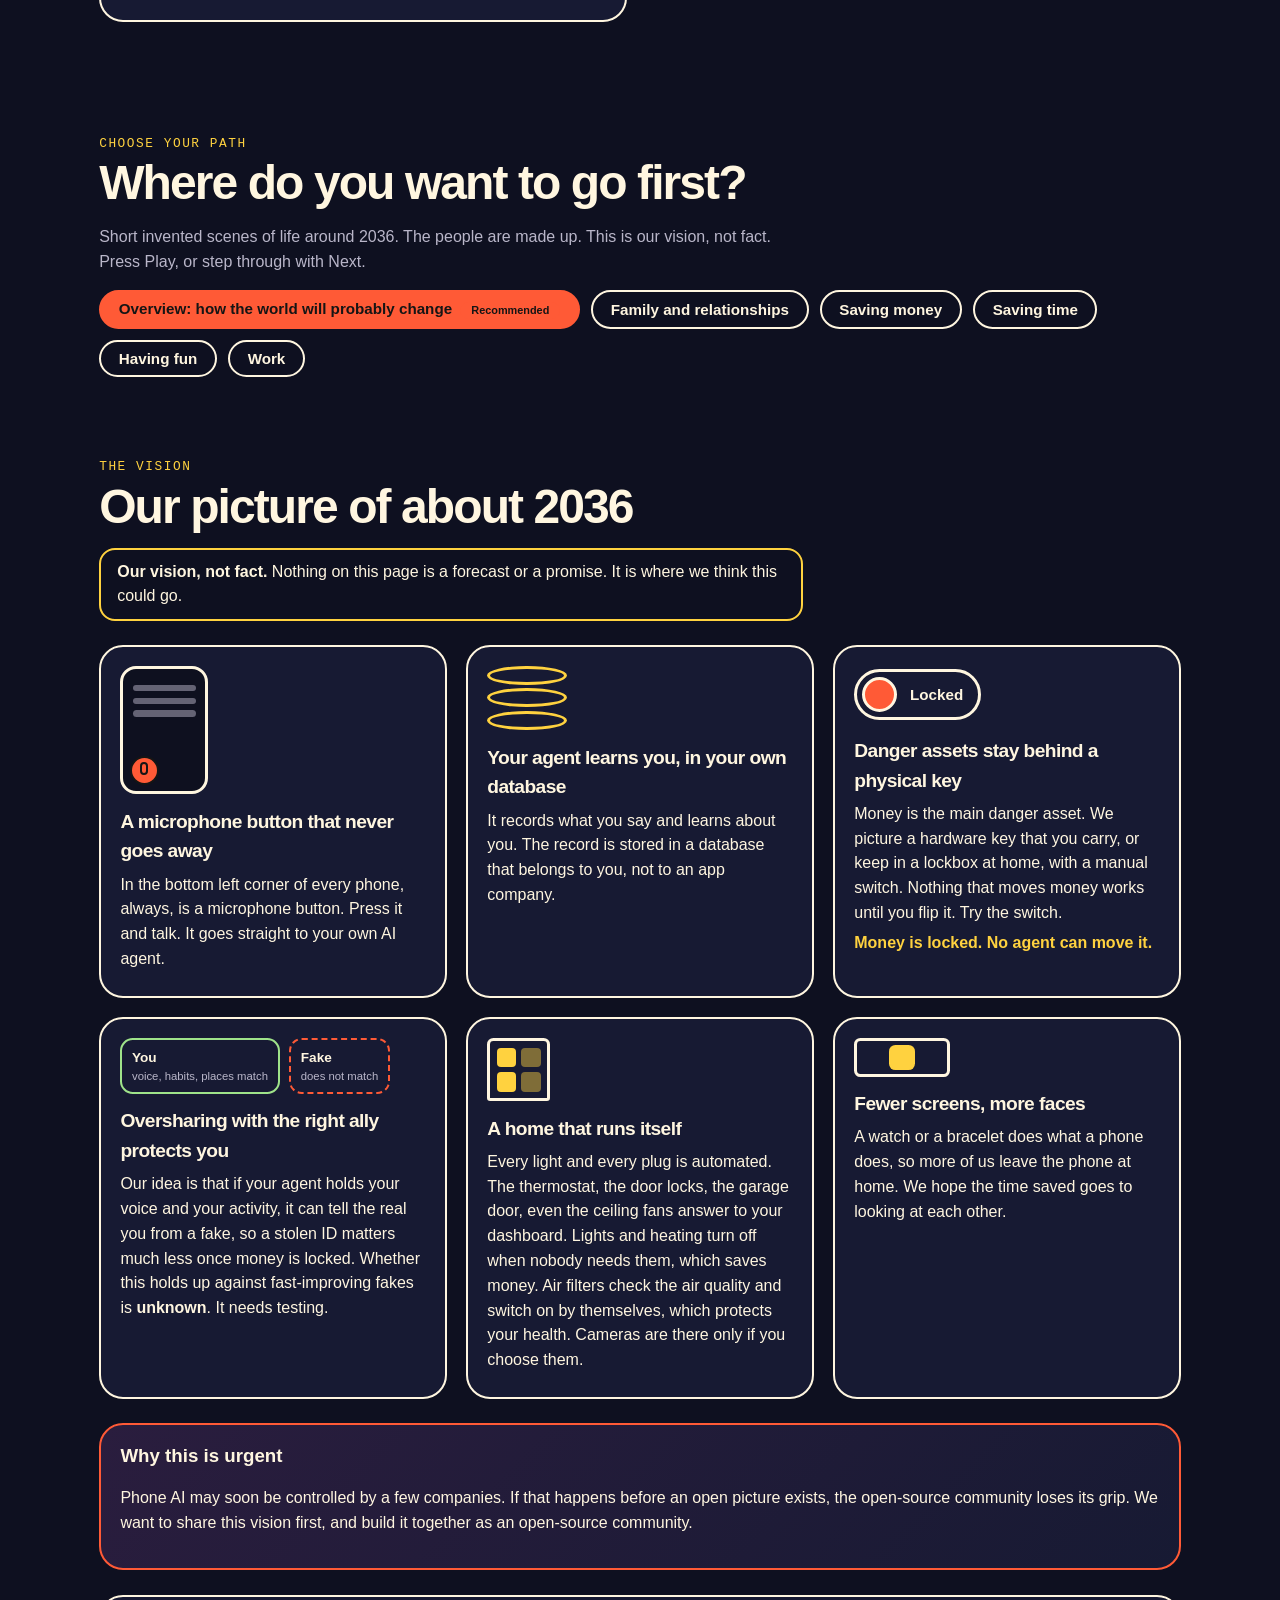
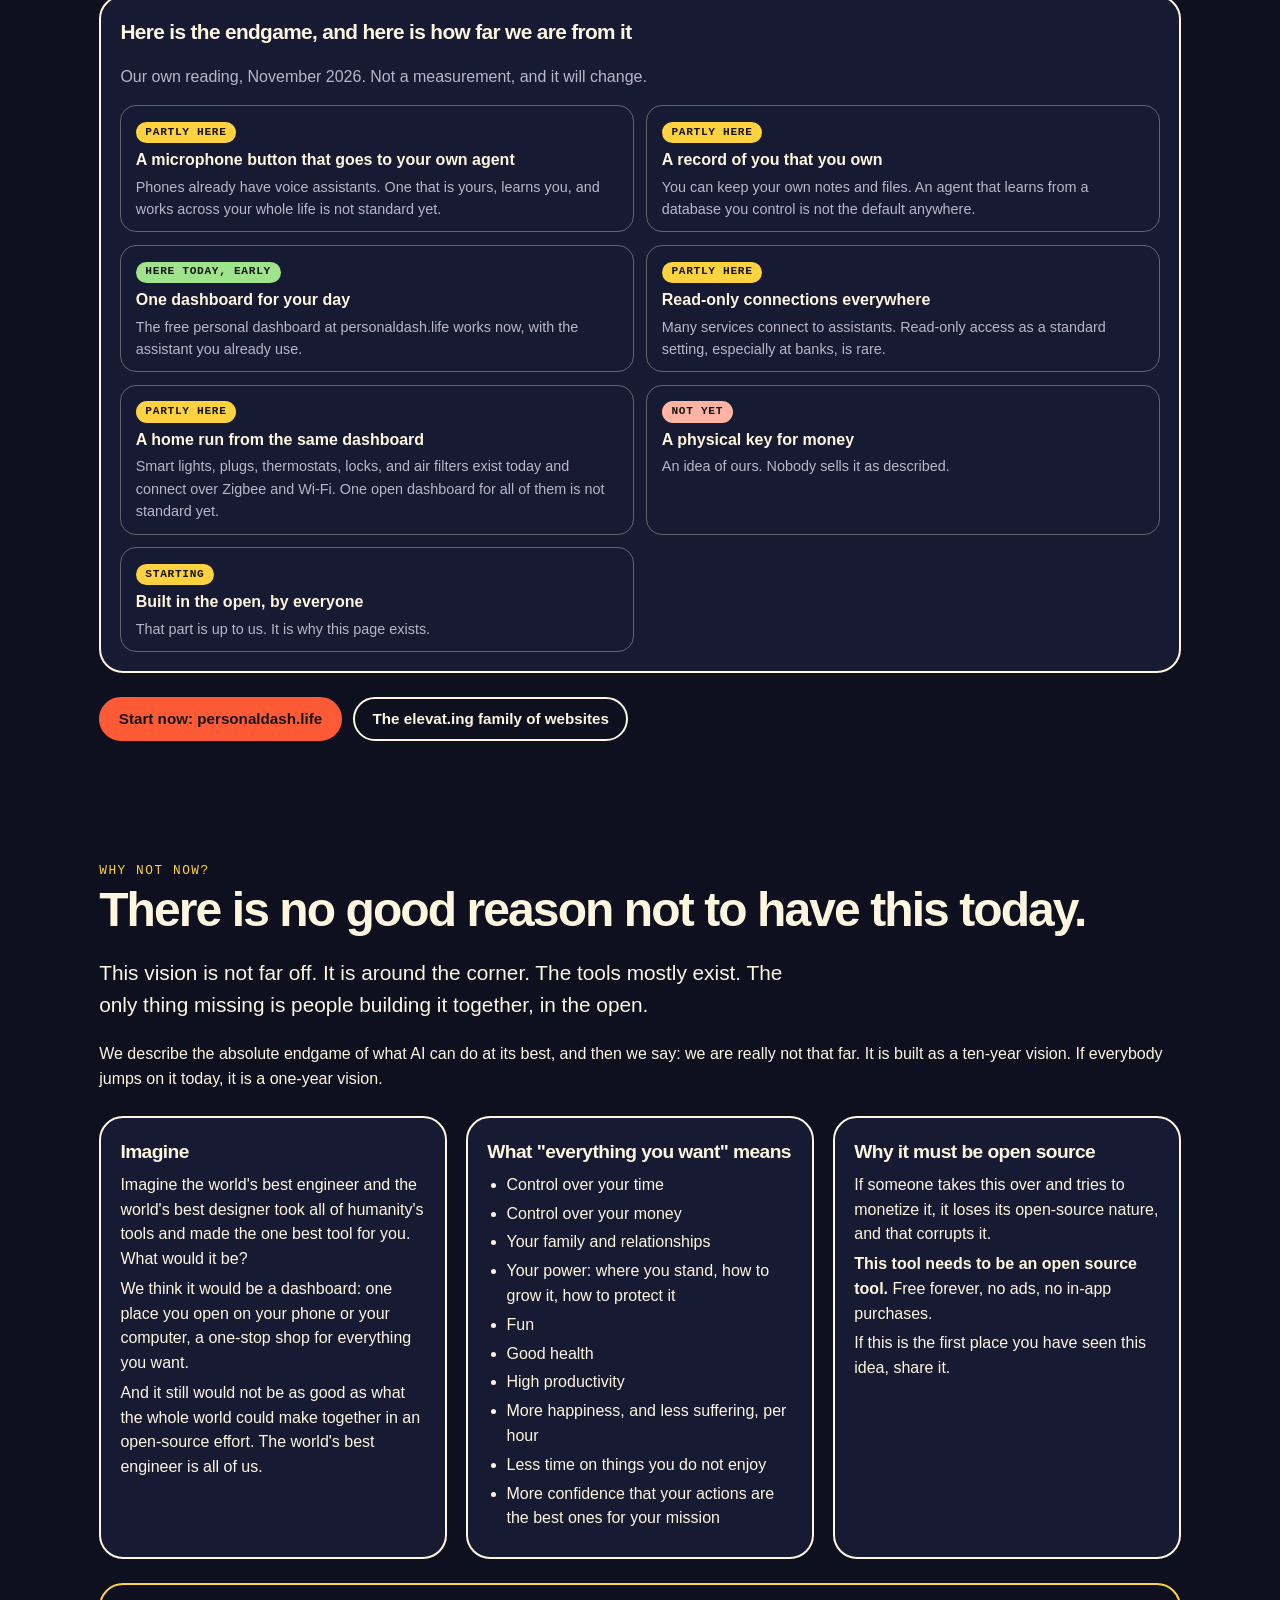
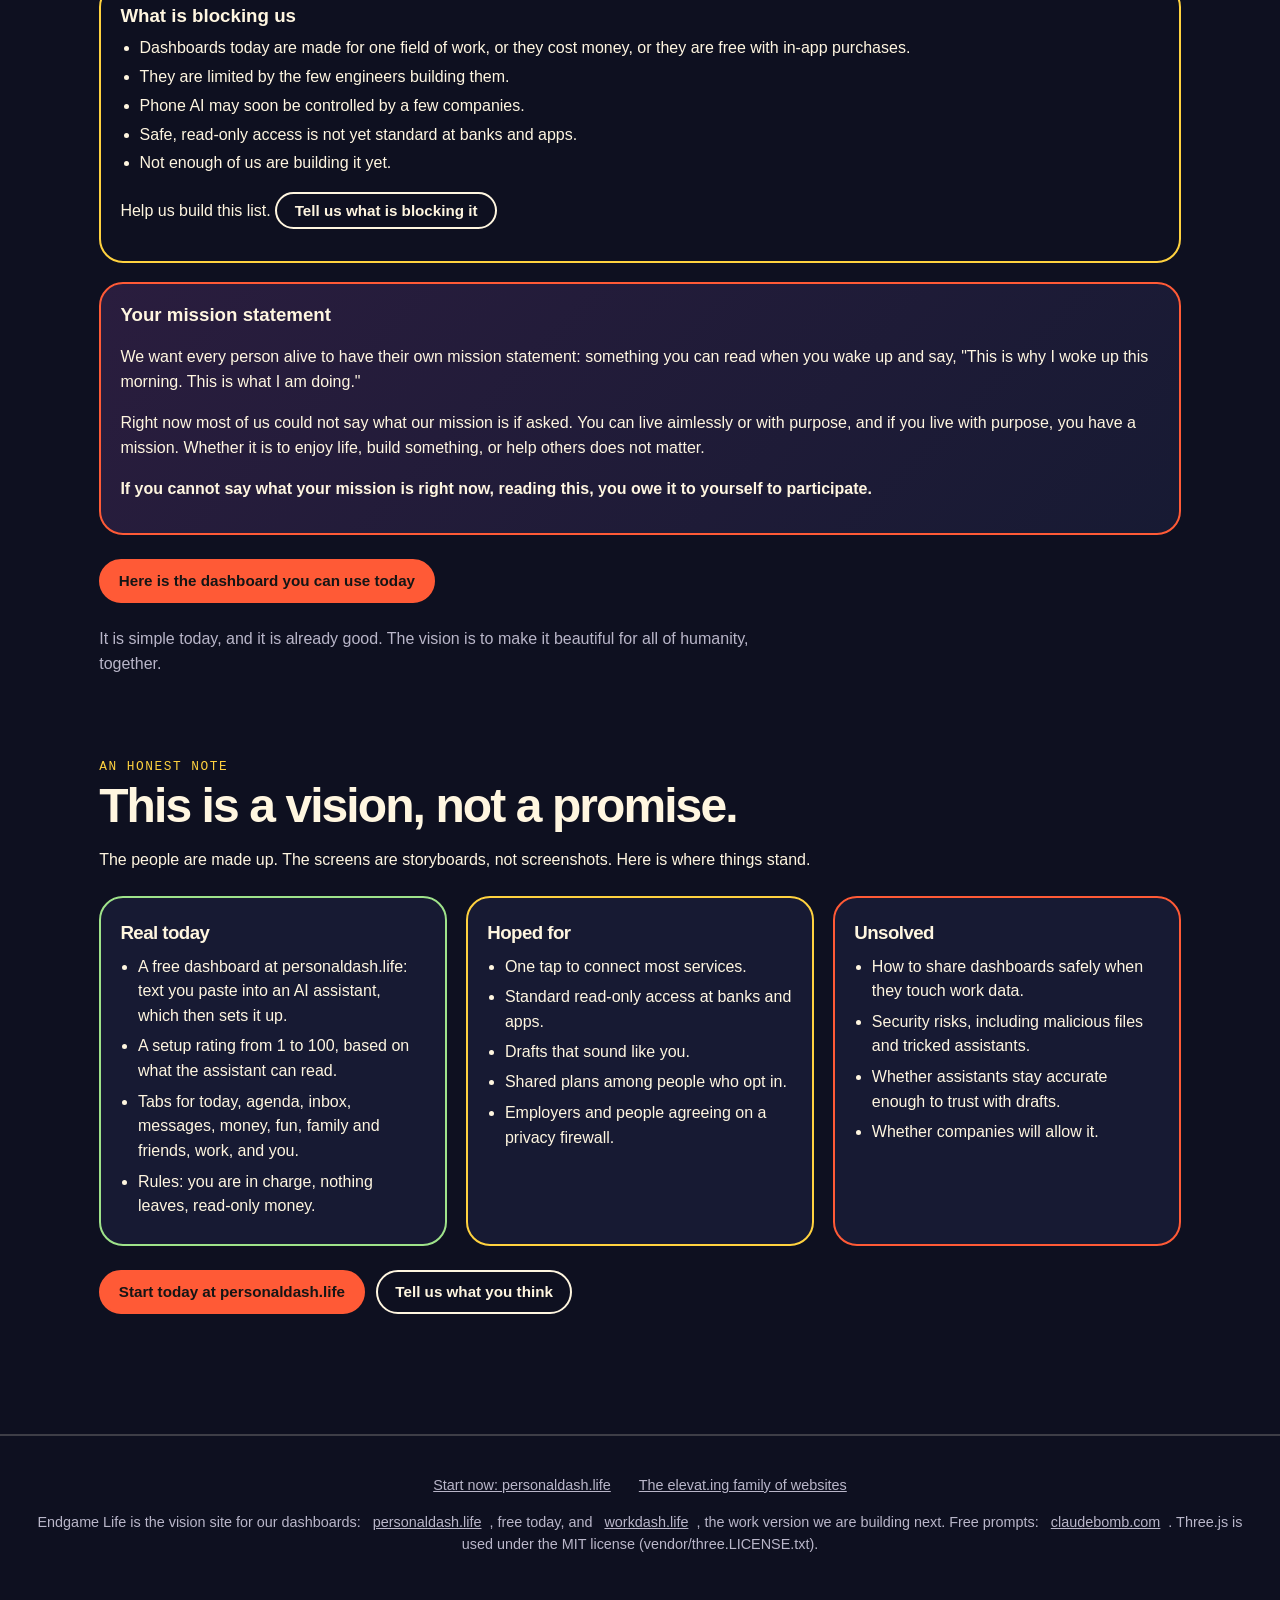
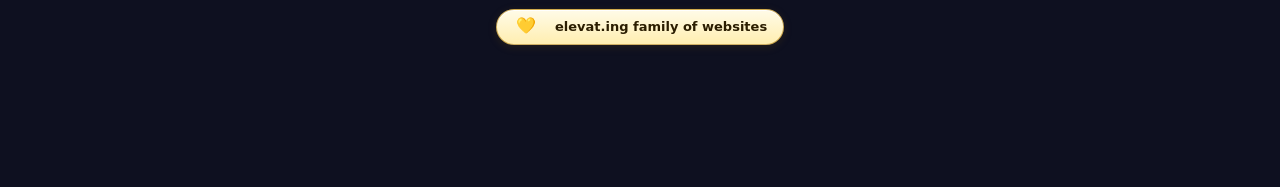
==== commit c02f9b76: "ELV8 dock v6.10.2 / dash v1.9.2 (his 17:57Z review; N-001 to N-017): one button standard on every si" ====
--- a/index.html
+++ b/index.html
@@ -130,6 +130,6 @@
 <script type="module" src="app.js"></script><script src="extra.js" defer></script>
 <script>/* hmr-card fallback: if the card player never loads, demo buttons open a still picture */(function(){var d=document,w=window,up=0;if(!d.addEventListener)return;w.addEventListener("load",function(){up=1},false);d.addEventListener("click",function(e){if(!up||w.HMRCard)return;var t=e.target;while(t&&t.getAttribute&&!t.getAttribute("data-hmr-card"))t=t.parentNode;if(t&&t.getAttribute){e.preventDefault();w.location.href="hmr-card/still.html"}},false)})();</script>
 <script src="hmr-card/hmr-card.js?v=4" defer></script>
-<script src="hmr-dock.js?v=6.9.1" data-site="endgame.life" data-design=".dfab" data-design-panel=".dpanel" defer></script><script src="https://hmrfamily.life/x/hmr-aud.js?v=1" defer></script>
+<script src="hmr-dock.js?v=6.10.2" data-site="endgame.life" data-design=".dfab" data-design-panel=".dpanel" defer></script><script src="https://hmrfamily.life/x/hmr-aud.js?v=1" defer></script>
 <script>(function(){var c=document.querySelector("[data-elv8-cap]"),h=document.querySelector("body>header");if(!c||!h)return;function f(){var y=c.offsetHeight;h.style.top=y+"px";document.body.style.paddingTop=y+"px"}f();addEventListener("resize",f)})();</script>
 </body></html>
